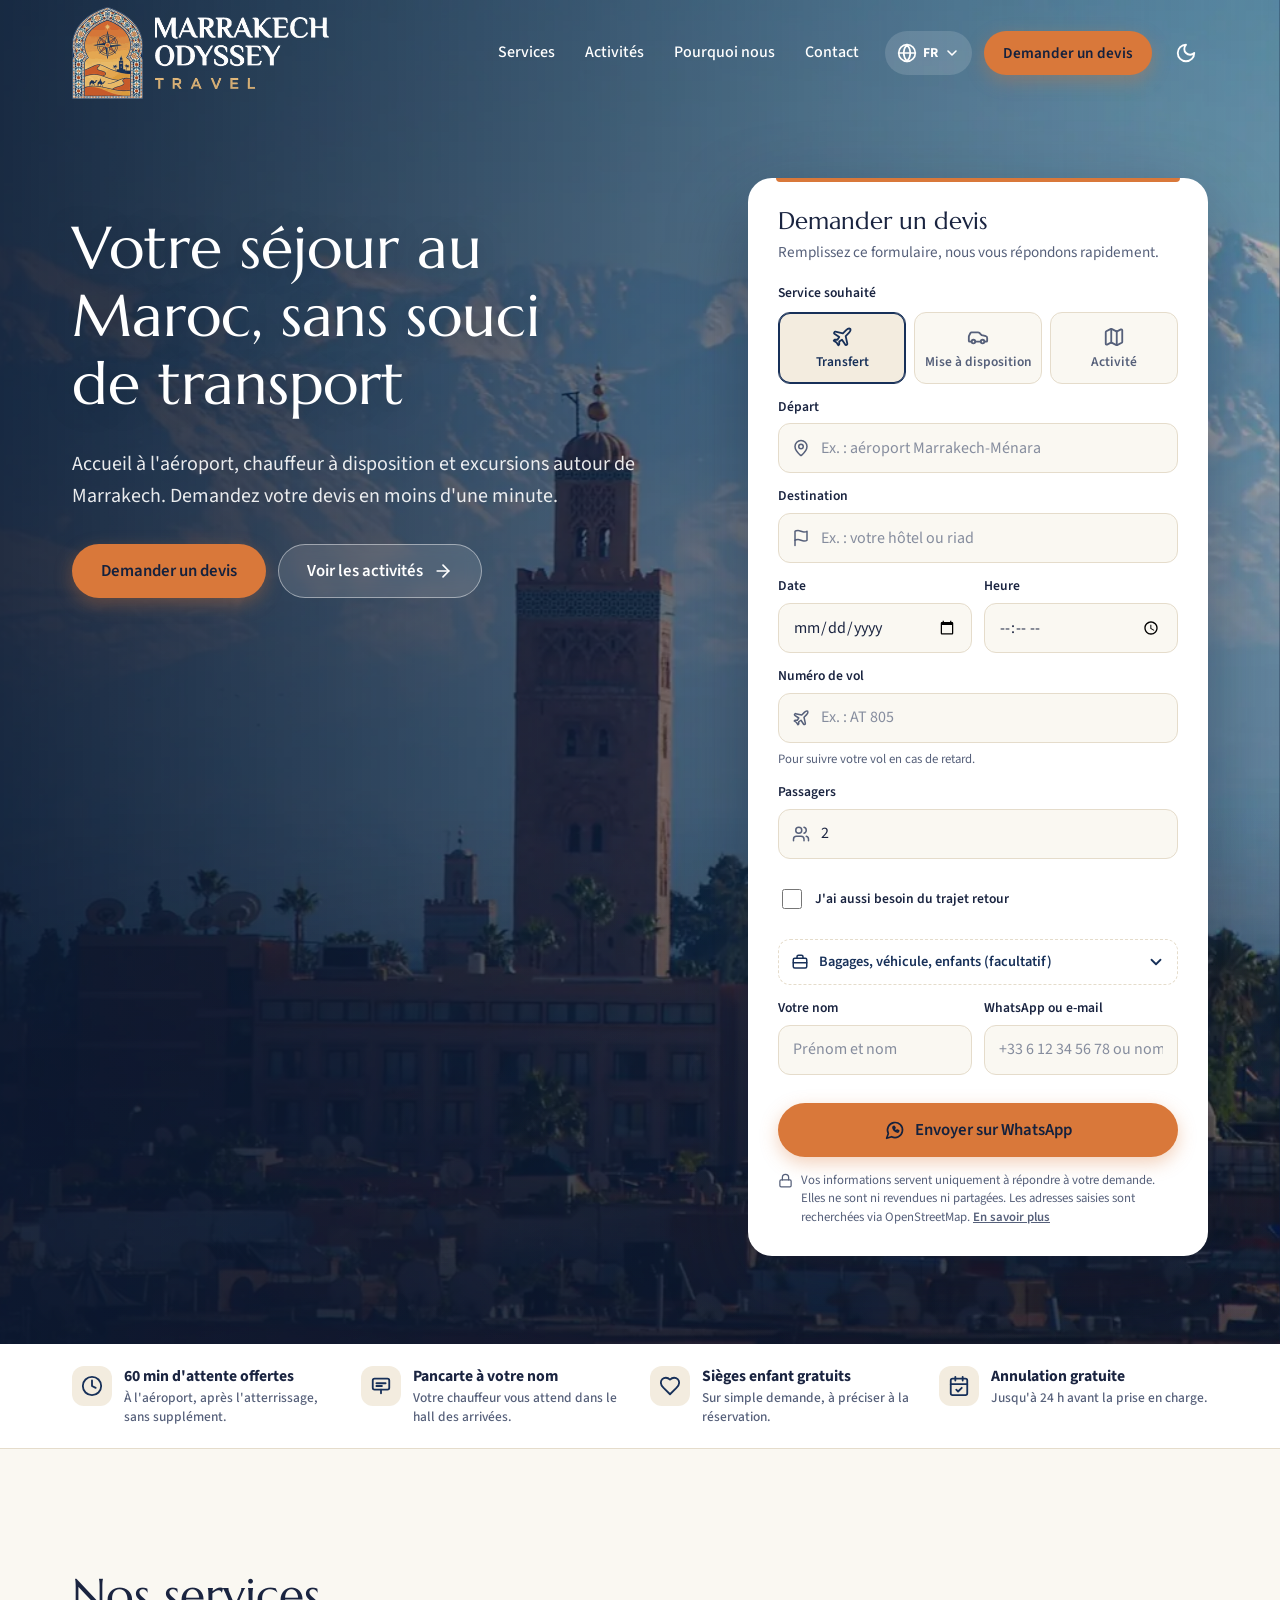
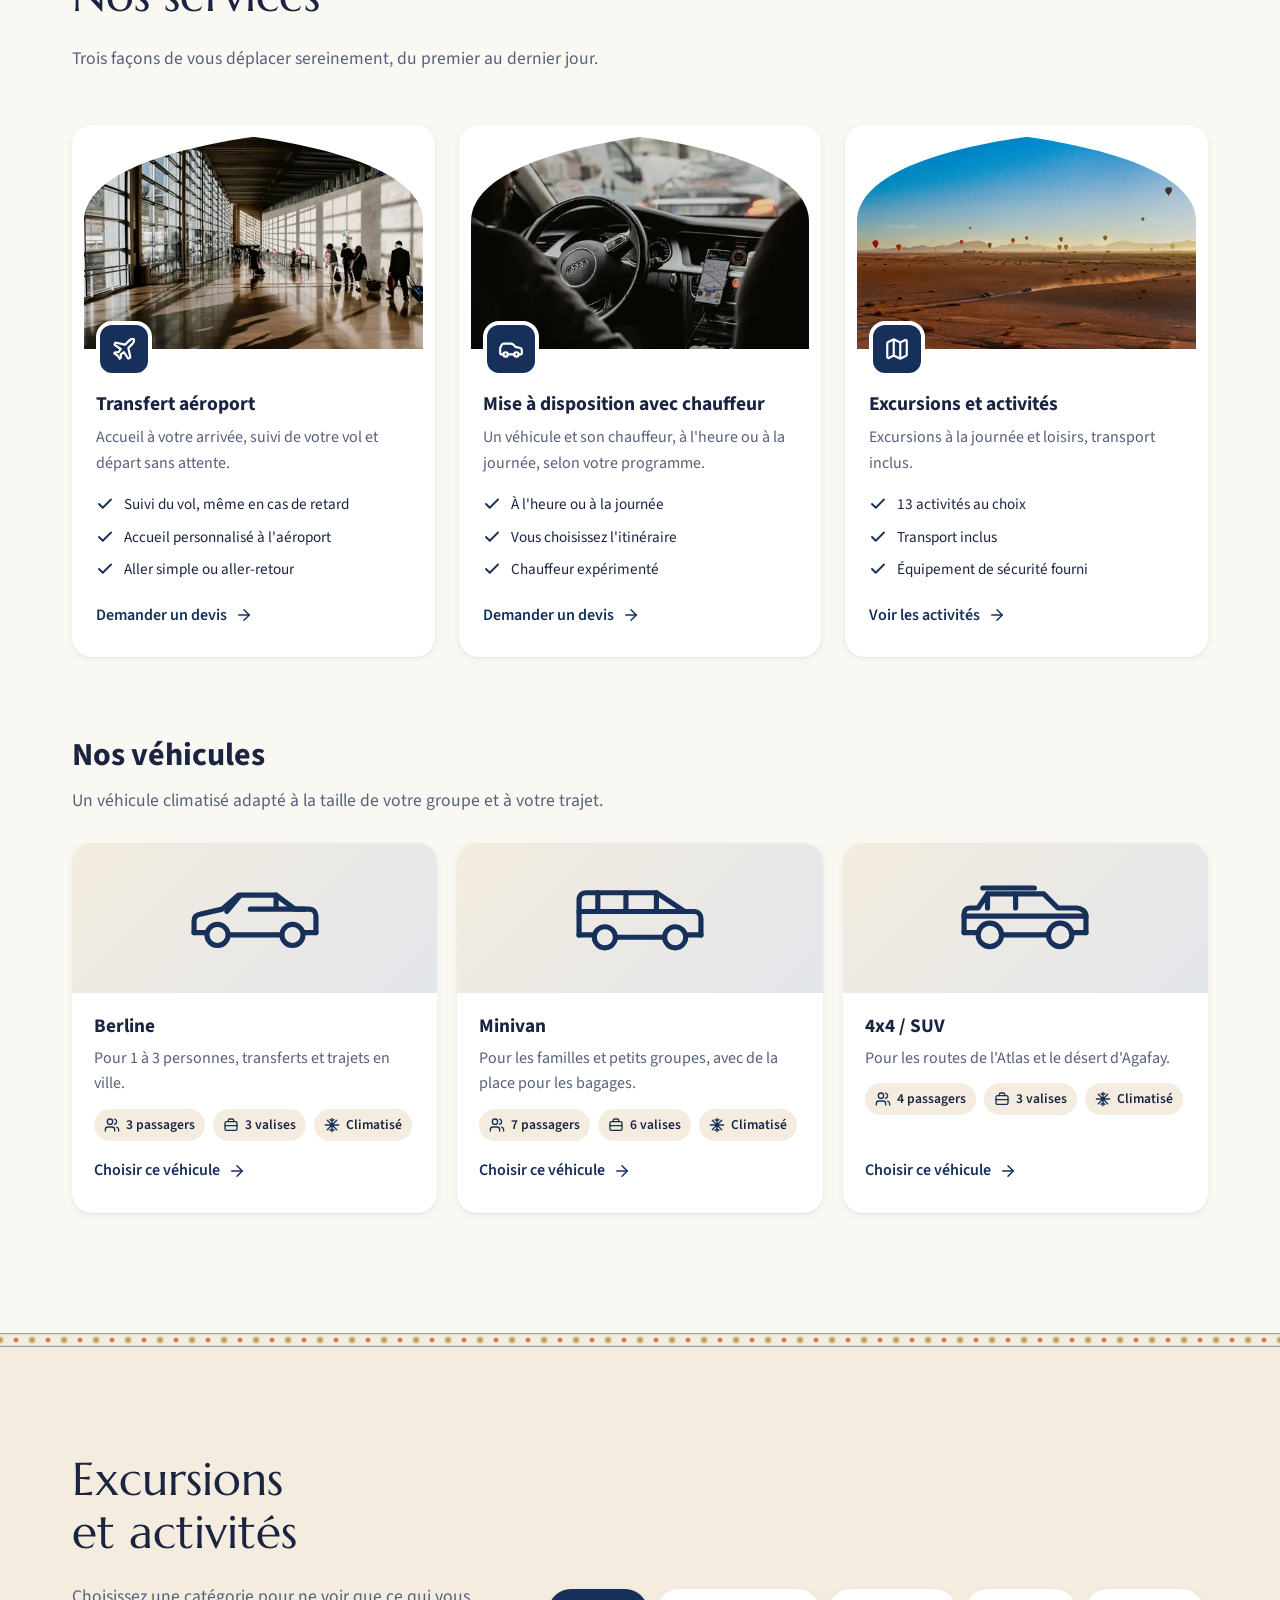
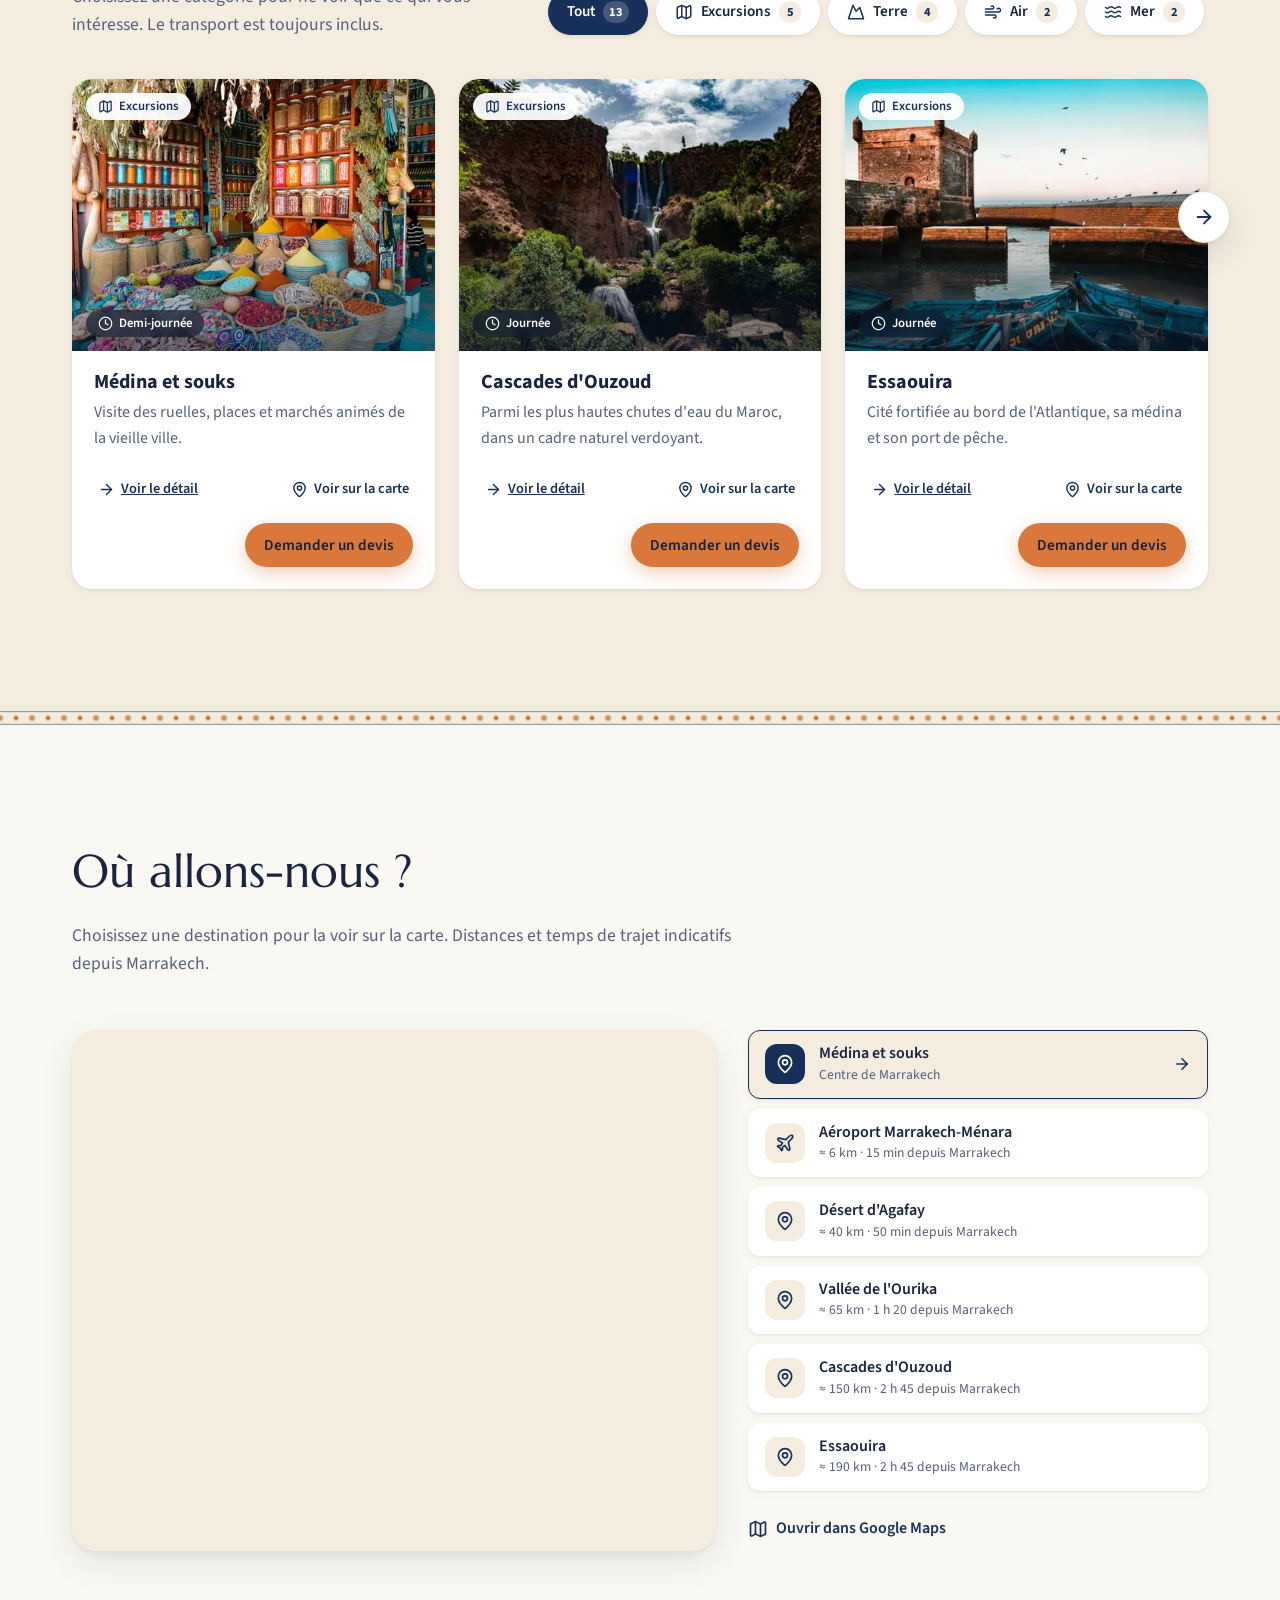
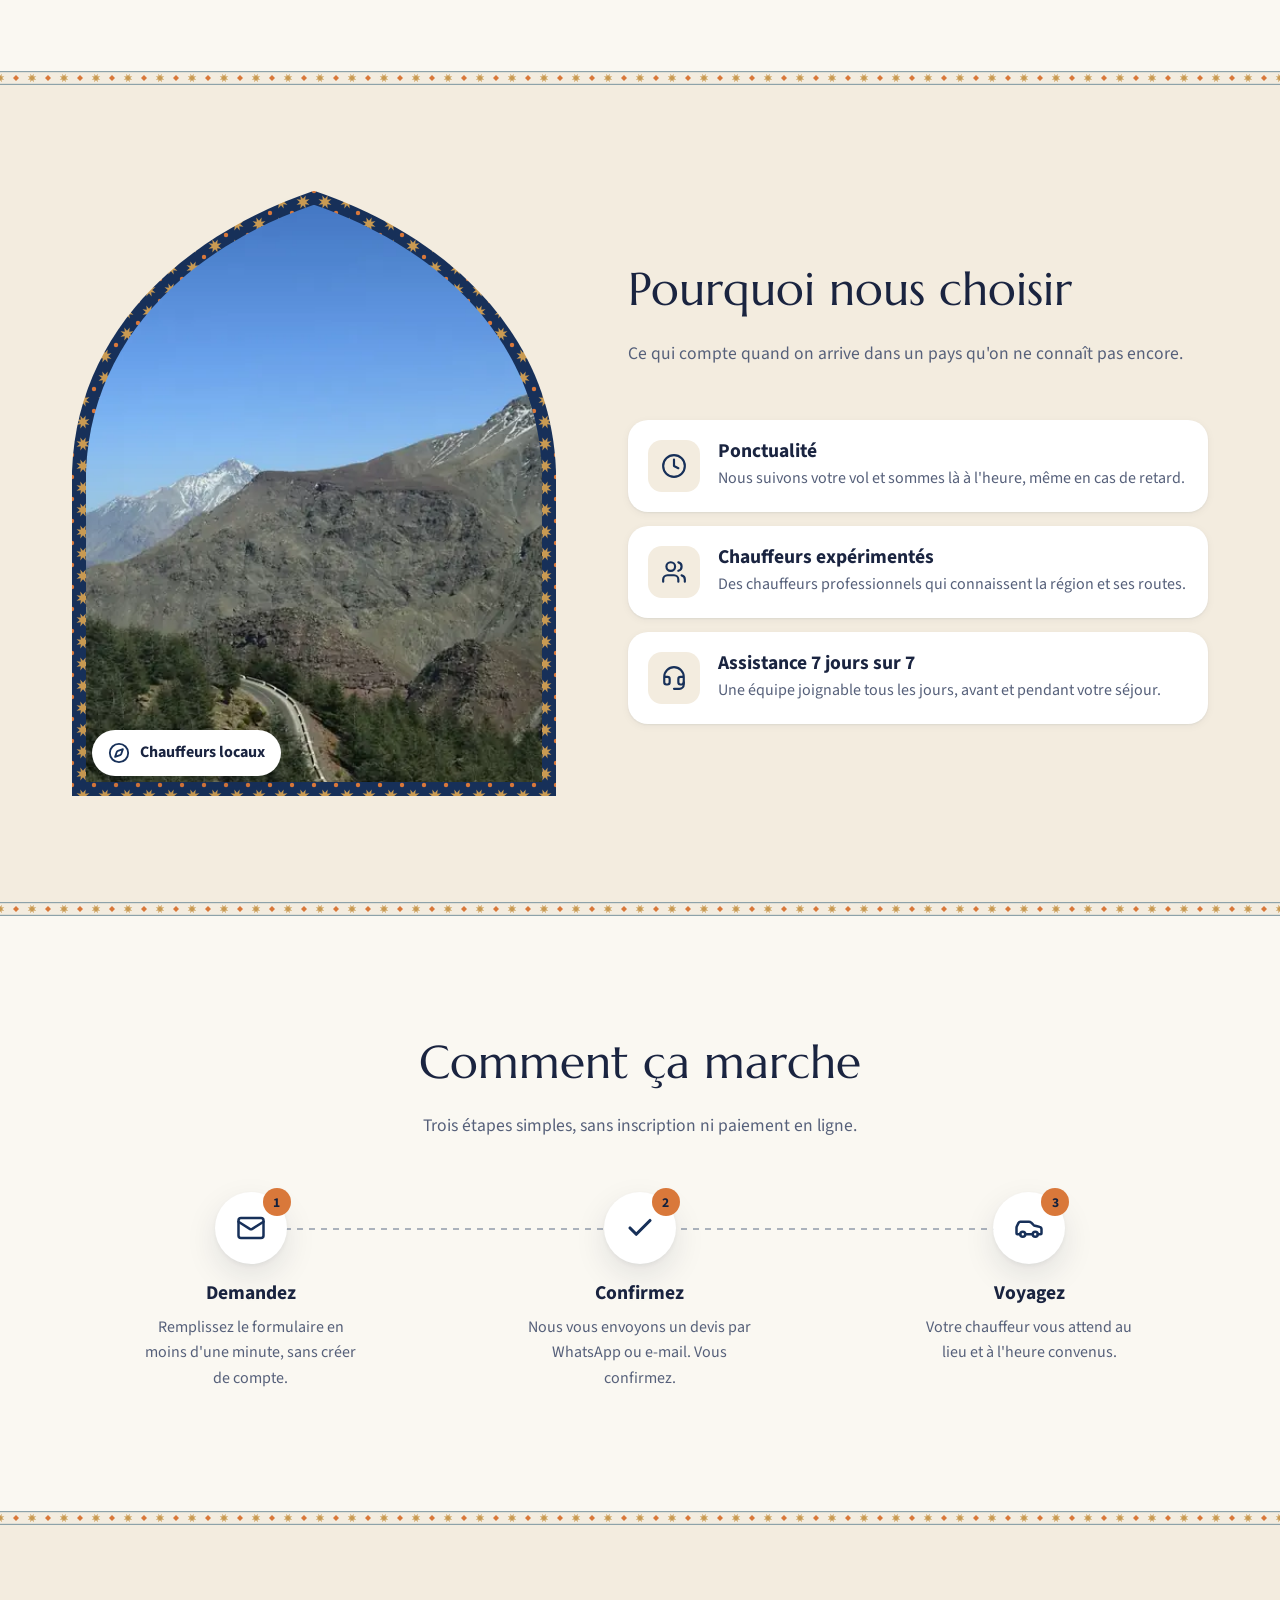
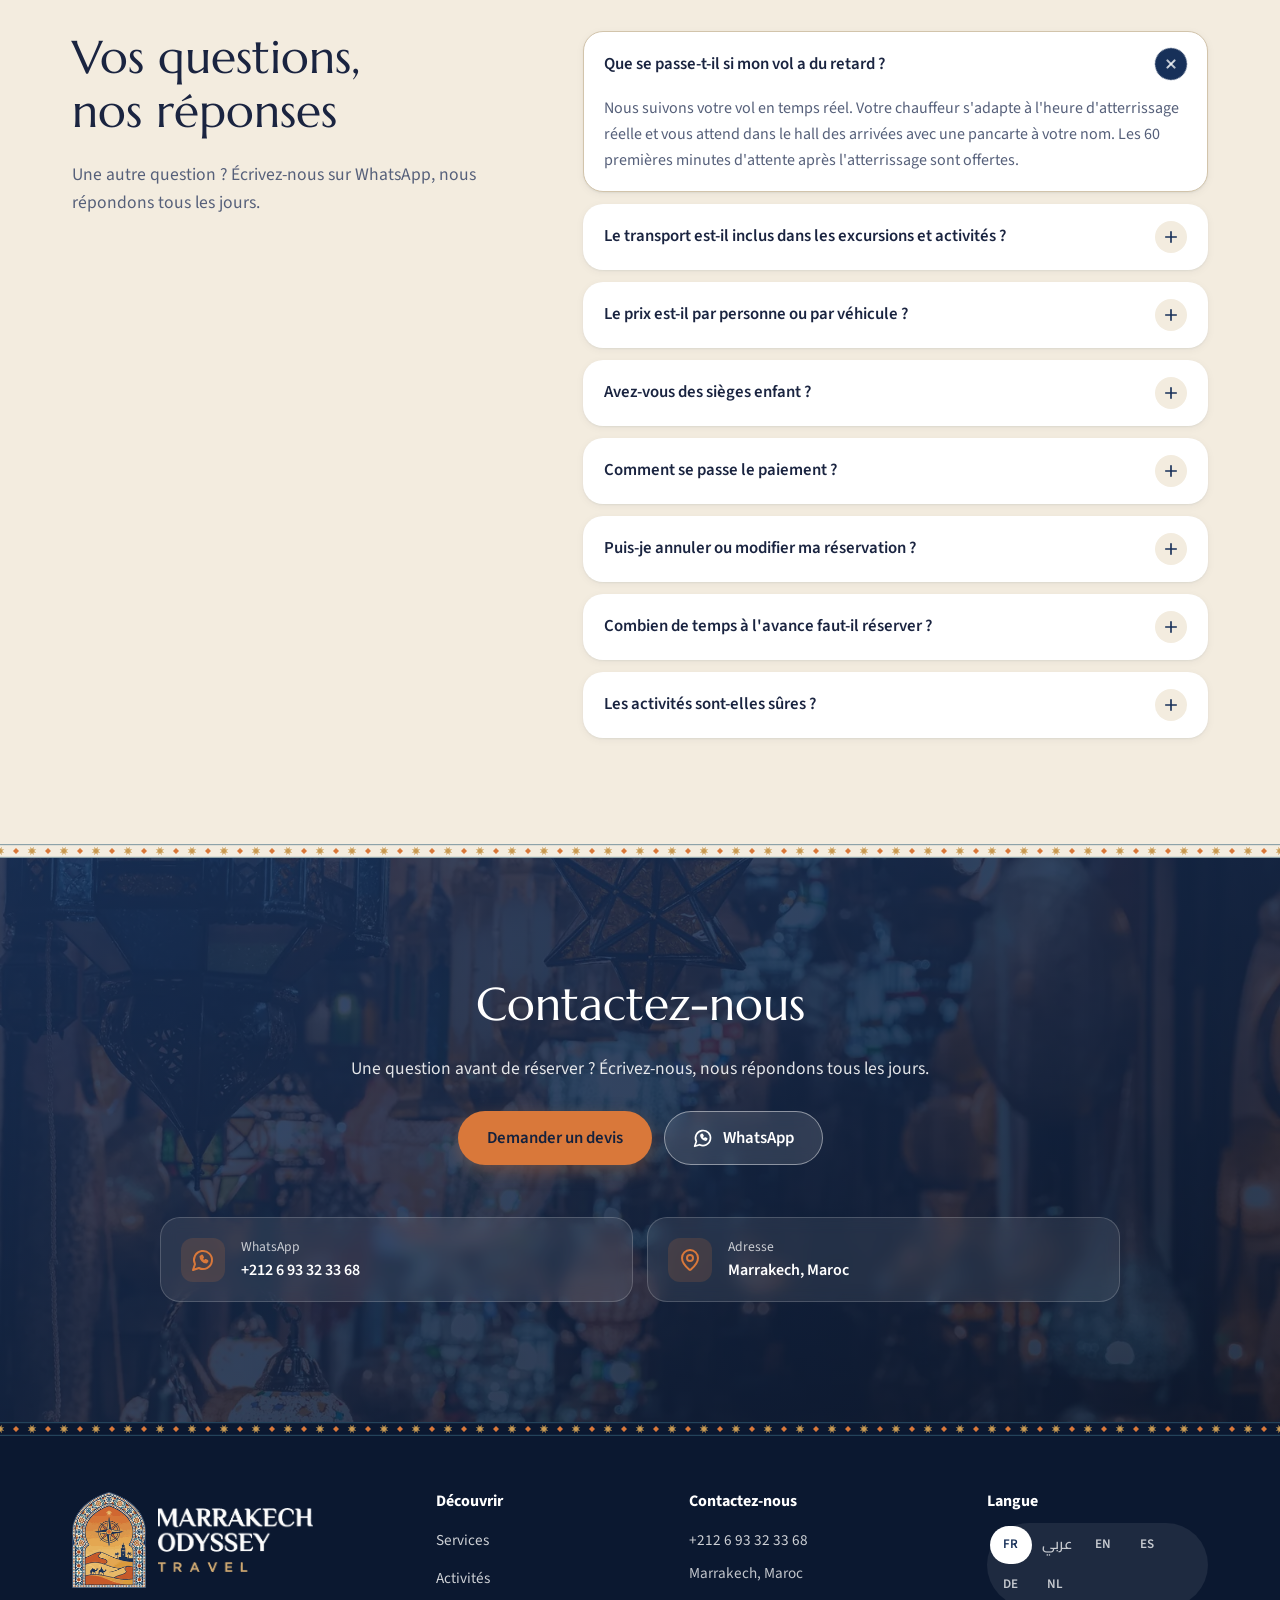
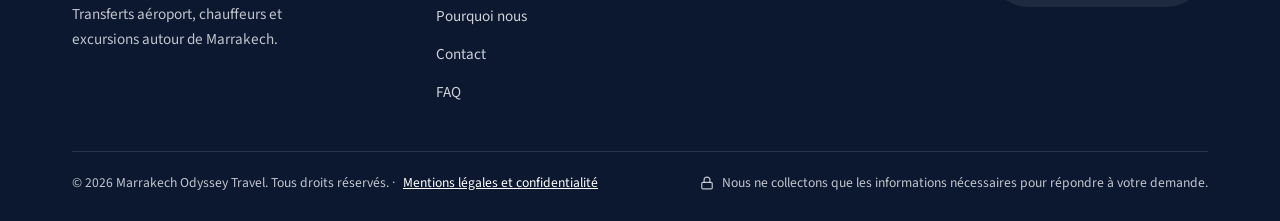
==== index.html @ 488c2da4 "Travel guides (5 articles x 6 languages) and GEO kit - content/guides.js: airport to medina, Agafay " ====
<!doctype html>
<html lang="fr" dir="ltr">
<head>
  <meta charset="utf-8">
  <meta name="viewport" content="width=device-width, initial-scale=1">
  <title>Transferts aéroport, chauffeur et excursions à Marrakech</title>
  <meta name="description" content="Transferts aéroport, véhicule avec chauffeur et excursions autour de Marrakech.">
  <meta name="theme-color" content="#173059">
  <!--SEO-->
  <link rel="icon" type="image/svg+xml" href="images/favicon.svg">
  <link rel="preconnect" href="https://fonts.googleapis.com">
  <link rel="preconnect" href="https://fonts.gstatic.com" crossorigin>
  <link rel="stylesheet" href="https://fonts.googleapis.com/css2?family=Cairo:wght@400;600;700&family=Marcellus&family=Source+Sans+3:wght@400;600;700&display=swap">
  <script>
    /* security: never show the site inside another site's frame (clickjacking):
       hide everything, then try to open the site normally in the whole window */
    if (window.top !== window.self) {
      document.documentElement.style.display = "none";
      try { window.top.location.replace(window.self.location.href); } catch (e) {}
    }
    /* apply the saved theme (or the device setting) before the page is drawn: no white flash */
    (function () {
      var t = null;
      try { t = localStorage.getItem("theme"); } catch (e) {}
      if (t !== "dark" && t !== "light") t = window.matchMedia && matchMedia("(prefers-color-scheme: dark)").matches ? "dark" : "light";
      document.documentElement.setAttribute("data-theme", t);
    })();
  </script>
  <link rel="stylesheet" href="css/styles.css">
</head>
<body>
  <!-- Icon set (Lucide-style line icons) -->
  <svg width="0" height="0" style="position:absolute" aria-hidden="true">
    <symbol id="i-compass" viewBox="0 0 24 24" fill="none" stroke="currentColor" stroke-width="2" stroke-linecap="round" stroke-linejoin="round"><circle cx="12" cy="12" r="10"/><path d="m16.24 7.76-1.804 5.411a2 2 0 0 1-1.265 1.265L7.76 16.24l1.804-5.411a2 2 0 0 1 1.265-1.265z"/></symbol>
    <symbol id="i-menu" viewBox="0 0 24 24" fill="none" stroke="currentColor" stroke-width="2" stroke-linecap="round"><path d="M4 6h16M4 12h16M4 18h16"/></symbol>
    <symbol id="i-plane" viewBox="0 0 24 24" fill="none" stroke="currentColor" stroke-width="2" stroke-linecap="round" stroke-linejoin="round"><path d="M17.8 19.2 16 11l3.5-3.5C21 6 21.5 4 21 3c-1-.5-3 0-4.5 1.5L13 8 4.8 6.2c-.5-.1-.9.1-1.1.5l-.3.5c-.2.5-.1 1 .3 1.3L9 12l-2 3H4l-1 1 3 2 2 3 1-1v-3l3-2 3.5 5.3c.3.4.8.5 1.3.3l.5-.2c.4-.3.6-.7.5-1.2z"/></symbol>
    <symbol id="i-car" viewBox="0 0 24 24" fill="none" stroke="currentColor" stroke-width="2" stroke-linecap="round" stroke-linejoin="round"><path d="M19 17h2c.6 0 1-.4 1-1v-3c0-.9-.7-1.7-1.5-1.9C18.7 10.6 16 10 16 10s-1.3-1.4-2.2-2.3c-.5-.4-1.1-.7-1.8-.7H5c-.6 0-1.1.4-1.4.9l-1.4 2.9A3.7 3.7 0 0 0 2 12v4c0 .6.4 1 1 1h2"/><circle cx="7" cy="17" r="2"/><path d="M9 17h6"/><circle cx="17" cy="17" r="2"/></symbol>
    <symbol id="i-map" viewBox="0 0 24 24" fill="none" stroke="currentColor" stroke-width="2" stroke-linecap="round" stroke-linejoin="round"><path d="M14.106 5.553a2 2 0 0 0 1.788 0l3.659-1.83A1 1 0 0 1 21 4.619v12.764a1 1 0 0 1-.553.894l-4.553 2.277a2 2 0 0 1-1.788 0l-4.212-2.106a2 2 0 0 0-1.788 0l-3.659 1.83A1 1 0 0 1 3 19.381V6.618a1 1 0 0 1 .553-.894l4.553-2.277a2 2 0 0 1 1.788 0z"/><path d="M15 5.764v15"/><path d="M9 3.236v15"/></symbol>
    <symbol id="i-mountain" viewBox="0 0 24 24" fill="none" stroke="currentColor" stroke-width="2" stroke-linecap="round" stroke-linejoin="round"><path d="m8 3 4 8 5-5 5 15H2L8 3z"/></symbol>
    <symbol id="i-wind" viewBox="0 0 24 24" fill="none" stroke="currentColor" stroke-width="2" stroke-linecap="round" stroke-linejoin="round"><path d="M12.8 19.6A2 2 0 1 0 14 16H2"/><path d="M17.5 8a2.5 2.5 0 1 1 2 4H2"/><path d="M9.8 4.4A2 2 0 1 1 11 8H2"/></symbol>
    <symbol id="i-waves" viewBox="0 0 24 24" fill="none" stroke="currentColor" stroke-width="2" stroke-linecap="round" stroke-linejoin="round"><path d="M2 6c.6.5 1.2 1 2.5 1C7 7 7 5 9.5 5c2.6 0 2.4 2 5 2 2.5 0 2.5-2 5-2 1.3 0 1.9.5 2.5 1"/><path d="M2 12c.6.5 1.2 1 2.5 1 2.5 0 2.5-2 5-2 2.6 0 2.4 2 5 2 2.5 0 2.5-2 5-2 1.3 0 1.9.5 2.5 1"/><path d="M2 18c.6.5 1.2 1 2.5 1 2.5 0 2.5-2 5-2 2.6 0 2.4 2 5 2 2.5 0 2.5-2 5-2 1.3 0 1.9.5 2.5 1"/></symbol>
    <symbol id="i-check" viewBox="0 0 24 24" fill="none" stroke="currentColor" stroke-width="2.5" stroke-linecap="round" stroke-linejoin="round"><path d="M20 6 9 17l-5-5"/></symbol>
    <symbol id="i-clock" viewBox="0 0 24 24" fill="none" stroke="currentColor" stroke-width="2" stroke-linecap="round" stroke-linejoin="round"><circle cx="12" cy="12" r="10"/><path d="M12 6v6l4 2"/></symbol>
    <symbol id="i-shield" viewBox="0 0 24 24" fill="none" stroke="currentColor" stroke-width="2" stroke-linecap="round" stroke-linejoin="round"><path d="M20 13c0 5-3.5 7.5-7.66 8.95a1 1 0 0 1-.67-.01C7.5 20.5 4 18 4 13V6a1 1 0 0 1 1-1c2 0 4.5-1.2 6.24-2.72a1.17 1.17 0 0 1 1.52 0C14.51 3.81 17 5 19 5a1 1 0 0 1 1 1z"/><path d="m9 12 2 2 4-4"/></symbol>
    <symbol id="i-users" viewBox="0 0 24 24" fill="none" stroke="currentColor" stroke-width="2" stroke-linecap="round" stroke-linejoin="round"><path d="M16 21v-2a4 4 0 0 0-4-4H6a4 4 0 0 0-4 4v2"/><circle cx="9" cy="7" r="4"/><path d="M22 21v-2a4 4 0 0 0-3-3.87"/><path d="M16 3.13a4 4 0 0 1 0 7.75"/></symbol>
    <symbol id="i-headset" viewBox="0 0 24 24" fill="none" stroke="currentColor" stroke-width="2" stroke-linecap="round" stroke-linejoin="round"><path d="M3 11h3a2 2 0 0 1 2 2v3a2 2 0 0 1-2 2H5a2 2 0 0 1-2-2v-5Zm0 0a9 9 0 1 1 18 0m0 0v5a2 2 0 0 1-2 2h-1a2 2 0 0 1-2-2v-3a2 2 0 0 1 2-2h3Z"/><path d="M21 16v2a4 4 0 0 1-4 4h-5"/></symbol>
    <symbol id="i-mail" viewBox="0 0 24 24" fill="none" stroke="currentColor" stroke-width="2" stroke-linecap="round" stroke-linejoin="round"><rect width="20" height="16" x="2" y="4" rx="2"/><path d="m22 7-8.97 5.7a1.94 1.94 0 0 1-2.06 0L2 7"/></symbol>
    <symbol id="i-pin" viewBox="0 0 24 24" fill="none" stroke="currentColor" stroke-width="2" stroke-linecap="round" stroke-linejoin="round"><path d="M20 10c0 4.993-5.539 10.193-7.399 11.799a1 1 0 0 1-1.202 0C9.539 20.193 4 14.993 4 10a8 8 0 0 1 16 0"/><circle cx="12" cy="10" r="3"/></symbol>
    <symbol id="i-lock" viewBox="0 0 24 24" fill="none" stroke="currentColor" stroke-width="2" stroke-linecap="round" stroke-linejoin="round"><rect width="18" height="11" x="3" y="11" rx="2"/><path d="M7 11V7a5 5 0 0 1 10 0v4"/></symbol>
    <symbol id="i-arrow" viewBox="0 0 24 24" fill="none" stroke="currentColor" stroke-width="2" stroke-linecap="round" stroke-linejoin="round"><path d="M5 12h14"/><path d="m12 5 7 7-7 7"/></symbol>
    <symbol id="i-flag" viewBox="0 0 24 24" fill="none" stroke="currentColor" stroke-width="2" stroke-linecap="round" stroke-linejoin="round"><path d="M4 15s1-1 4-1 5 2 8 2 4-1 4-1V3s-1 1-4 1-5-2-8-2-4 1-4 1z"/><path d="M4 22v-7"/></symbol>
    <symbol id="i-star" viewBox="0 0 24 24" fill="none" stroke="currentColor" stroke-width="2" stroke-linecap="round" stroke-linejoin="round"><path d="M11.5 2.3a.6.6 0 0 1 1 0l2.7 5.5 6 .9a.6.6 0 0 1 .3 1l-4.3 4.2 1 6a.6.6 0 0 1-.8.6L12 17.7l-5.4 2.8a.6.6 0 0 1-.8-.6l1-6-4.3-4.2a.6.6 0 0 1 .3-1l6-.9z"/></symbol>
    <symbol id="i-star-solid" viewBox="0 0 24 24" fill="currentColor" stroke="currentColor" stroke-width="2" stroke-linejoin="round"><path d="M11.5 2.3a.6.6 0 0 1 1 0l2.7 5.5 6 .9a.6.6 0 0 1 .3 1l-4.3 4.2 1 6a.6.6 0 0 1-.8.6L12 17.7l-5.4 2.8a.6.6 0 0 1-.8-.6l1-6-4.3-4.2a.6.6 0 0 1 .3-1l6-.9z"/></symbol>
    <symbol id="i-plus" viewBox="0 0 24 24" fill="none" stroke="currentColor" stroke-width="2.2" stroke-linecap="round"><path d="M12 5v14M5 12h14"/></symbol>
<symbol id="i-moon" viewBox="0 0 24 24" fill="none" stroke="currentColor" stroke-width="2" stroke-linecap="round" stroke-linejoin="round"><path d="M12 3a6 6 0 0 0 9 9 9 9 0 1 1-9-9Z"/></symbol>
    <symbol id="i-sun" viewBox="0 0 24 24" fill="none" stroke="currentColor" stroke-width="2" stroke-linecap="round" stroke-linejoin="round"><circle cx="12" cy="12" r="4"/><path d="M12 2v2M12 20v2M4.93 4.93l1.41 1.41M17.66 17.66l1.41 1.41M2 12h2M20 12h2M6.34 17.66l-1.41 1.41M19.07 4.93l-1.41 1.41"/></symbol>
<symbol id="i-globe" viewBox="0 0 24 24" fill="none" stroke="currentColor" stroke-width="2" stroke-linecap="round" stroke-linejoin="round"><circle cx="12" cy="12" r="10"/><path d="M2 12h20M12 2a15.3 15.3 0 0 1 4 10 15.3 15.3 0 0 1-4 10 15.3 15.3 0 0 1-4-10 15.3 15.3 0 0 1 4-10z"/></symbol>
    <symbol id="i-chevron" viewBox="0 0 24 24" fill="none" stroke="currentColor" stroke-width="2.4" stroke-linecap="round" stroke-linejoin="round"><path d="m6 9 6 6 6-6"/></symbol>
<symbol id="i-sign" viewBox="0 0 24 24" fill="none" stroke="currentColor" stroke-width="2" stroke-linecap="round" stroke-linejoin="round"><rect x="3" y="4" width="18" height="12" rx="2"/><path d="M7 9h10M7 12h6M12 16v4"/></symbol>
    <symbol id="i-heart" viewBox="0 0 24 24" fill="none" stroke="currentColor" stroke-width="2" stroke-linecap="round" stroke-linejoin="round"><path d="M19 14c1.49-1.46 3-3.21 3-5.5A5.5 5.5 0 0 0 16.5 3c-1.76 0-3 .5-4.5 2-1.5-1.5-2.74-2-4.5-2A5.5 5.5 0 0 0 2 8.5c0 2.3 1.5 4.05 3 5.5l7 7Z"/></symbol>
    <symbol id="i-calendar" viewBox="0 0 24 24" fill="none" stroke="currentColor" stroke-width="2" stroke-linecap="round" stroke-linejoin="round"><rect x="3" y="4" width="18" height="18" rx="2"/><path d="M16 2v4M8 2v4M3 10h18M9 16l2 2 4-4"/></symbol>
    <symbol id="i-bag" viewBox="0 0 24 24" fill="none" stroke="currentColor" stroke-width="2" stroke-linecap="round" stroke-linejoin="round"><rect x="3" y="7" width="18" height="13" rx="2"/><path d="M8 7V5a2 2 0 0 1 2-2h4a2 2 0 0 1 2 2v2M3 13h18"/></symbol>
    <symbol id="i-snow" viewBox="0 0 24 24" fill="none" stroke="currentColor" stroke-width="2" stroke-linecap="round" stroke-linejoin="round"><path d="M12 2v20M4.93 4.93l14.14 14.14M2 12h20M4.93 19.07 19.07 4.93M9 4l3 2 3-2M9 20l3-2 3 2"/></symbol>
    <symbol id="i-sedan" viewBox="0 0 64 32" fill="none" stroke="currentColor" stroke-width="2.2" stroke-linecap="round" stroke-linejoin="round"><path d="M6 22v-5c0-1.5 1-2.5 2.5-2.8L18 12l7-6h16l8 6h6c2 0 3 1.5 3 3v7"/><path d="M25 7l-5 6M41 6v6M30 12h23"/><circle cx="16" cy="23" r="4.5"/><circle cx="48" cy="23" r="4.5"/><path d="M21 23h22M6 22h5M53 22h5"/></symbol>
    <symbol id="i-van" viewBox="0 0 64 32" fill="none" stroke="currentColor" stroke-width="2.2" stroke-linecap="round" stroke-linejoin="round"><path d="M6 23V8c0-2 1.5-3 3-3h30l12 8h4c2 0 3 1.5 3 3v7"/><path d="M39 5v8h12M14 5v8M26 5v8M6 13h45"/><circle cx="17" cy="24" r="4.5"/><circle cx="47" cy="24" r="4.5"/><path d="M22 24h20M6 23h6M52 23h6"/></symbol>
    <symbol id="i-suv" viewBox="0 0 64 32" fill="none" stroke="currentColor" stroke-width="2.2" stroke-linecap="round" stroke-linejoin="round"><path d="M6 22v-8c0-1.5 1-2.5 2.5-2.5H12l4-6h24l6 6h8c2 0 4 1.5 4 3.5V22"/><path d="M28 5.5v6M16 5.5v6M6 15h52M14 3h22"/><circle cx="17" cy="23" r="5"/><circle cx="47" cy="23" r="5"/><path d="M22 23h20M6 22h6M52 22h6"/></symbol>
    <symbol id="i-whatsapp" viewBox="0 0 24 24" fill="none" stroke="currentColor" stroke-width="2" stroke-linecap="round" stroke-linejoin="round"><path d="M7.9 20A9 9 0 1 0 4 16.1L2 22Z"/><path d="M9.5 8.5c0 3 2.5 6 6 6l1-1.5-2-1-1 1c-1 0-2.5-1.5-2.5-2.5l1-1-1-2z"/></symbol>
  </svg>

  <div id="app"><!--APP--></div>
  <noscript><p style="padding:16px">Merci d'activer JavaScript, ou contactez-nous par WhatsApp ou e-mail.</p></noscript>

  <script src="content/site.js"></script>
  <script src="content/translations.js"></script>
  <script src="content/guide-cards.js"></script>
  <script src="js/render.js"></script>
  <script src="js/app.js"></script>
</body>
</html>
---- css/styles.css ----
/* =========================================================
   DESIGN TOKENS: every color and font is set ONCE, in this block
   ========================================================= */
:root {
  /* Couleurs du logo : bleu nuit, orange terre cuite, sable */
  --color-primary: #173059;      /* bleu nuit du logo : titres, icônes, section contact */
  --rgb-primary: 23, 48, 89;    /* même couleur, pour les transparences */
  --color-primary-dark: #0F1F3D; /* fonds sombres (accueil, contact) */
  --rgb-dark: 12, 24, 48;        /* voile sombre posé sur les photos */
  --color-footer: #0B1830;
  /* Couleur d'action : orange terre cuite du logo, réservée aux boutons « Demander un devis » */
  --color-action: #D9783A;
  --color-action-hover: #E58A4C;
  --rgb-action: 217, 120, 58;
  /* Textes et fonds */
  --color-text: #1A2440;         /* titres et paragraphes */
  --rgb-text: 26, 36, 64;
  --color-text-muted: #56607A;   /* descriptions et légendes */
  --color-bg: #FAF8F2;           /* fond de page (même crème que le logo) */
  --color-band: #F3ECDF;         /* sections en alternance (sable) */
  --color-band-hover: #EAE0CD;
  --color-surface: #FFFFFF;
  --color-border: #E5DCCB;
  --color-border-hover: #D2C4AB;
  --color-placeholder: #868D9E;
  --color-on-primary: #FFFFFF;     /* text/icons on a red background */
  --color-on-action: #14213D;      /* text on the orange buttons (same in both themes) */
  --color-brand-red: #173059;      /* fixed brand navy (on white chips over photos) */
  --color-header-bg: rgba(255, 255, 255, .94);
  --color-chip-bg: rgba(255, 255, 255, .94);
  --rgb-shadow: 15, 31, 61;
  --color-success: #1E7B4F;
  --color-error: #B3261E;

  --font-body: "Source Sans 3", system-ui, -apple-system, "Segoe UI", Roboto, sans-serif;
  --font-heading: "Marcellus", Georgia, "Times New Roman", serif;   /* classical serif, in the spirit of the logo lettering */
  --font-arabic: "Cairo", "Segoe UI", Tahoma, sans-serif;

  --radius: 20px;
  --radius-sm: 12px;
  --shadow-sm: 0 1px 2px rgba(var(--rgb-shadow), .06), 0 2px 8px rgba(var(--rgb-shadow), .05);
  --shadow: 0 2px 4px rgba(var(--rgb-shadow), .05), 0 12px 32px rgba(var(--rgb-shadow), .10);
  --shadow-lg: 0 30px 80px rgba(var(--rgb-dark), .40);
  --container: 1200px;
  --gutter: 16px;
  --section-space: clamp(64px, 10vw, 120px);
  --header-h: 106px;          /* main header at the top of the page (big logo) */
  --header-h-compact: 70px;   /* main header once the visitor scrolls */
  --header-h-legal: 88px;     /* header of the activity and legal pages */
  --tap: 44px;
  --ease: cubic-bezier(.2, .7, .2, 1);
}
:root[lang="ar"] {
  --font-body: var(--font-arabic);
  --font-heading: var(--font-arabic);
}

/* ---------- DARK THEME (chosen by the visitor, or their device setting) ---------- */
:root[data-theme="dark"] {
  color-scheme: dark;
  --color-primary: #9DBBEF;        /* light blue: readable on dark backgrounds */
  --rgb-primary: 157, 187, 239;
  --color-on-primary: #0B1830;
  --color-text: #EDF0F6;
  --color-text-muted: #A9B2C6;
  --color-bg: #0B1324;
  --color-band: #101B31;
  --color-band-hover: #16233E;
  --color-surface: #152139;
  --color-border: #233352;
  --color-border-hover: #344A74;
  --color-placeholder: #7A859D;
  --color-footer: #060C19;
  --color-header-bg: rgba(14, 23, 42, .94);
  --color-chip-bg: rgba(21, 33, 57, .92);
  --rgb-shadow: 0, 0, 0;
  --color-success: #6FD3A0;
  --color-error: #FF8A80;
}
:root[data-theme="dark"] .form-status.is-success { background: rgba(111, 211, 160, .12); }
:root[data-theme="dark"] .form-status.is-error { background: rgba(255, 138, 128, .12); }
:root[data-theme="dark"] .field input[aria-invalid="true"] { background: rgba(255, 138, 128, .08); }
/* darker Google map so it doesn't glare */
:root[data-theme="dark"] #map-iframe { filter: invert(.9) hue-rotate(180deg) saturate(.8) brightness(.95); }
@media (min-width: 768px) { :root { --gutter: 32px; } }

/* ========================= BASE ========================= */
*, *::before, *::after { box-sizing: border-box; }
html { scroll-behavior: smooth; scroll-padding-top: calc(var(--header-h-compact) + 8px); -webkit-text-size-adjust: 100%; }
body {
  margin: 0; font-family: var(--font-body); font-size: 1rem; line-height: 1.6;
  color: var(--color-text); background: var(--color-bg);
  -webkit-font-smoothing: antialiased; overflow-x: hidden;
}
:root[lang="ar"] body { line-height: 1.8; }
img { display: block; max-width: 100%; height: auto; }
svg { display: block; flex: none; }
h1, h2, h3 { font-family: var(--font-heading); line-height: 1.15; margin: 0 0 .5em; letter-spacing: 0; text-wrap: balance; }
:root[lang="ar"] :is(h1, h2, h3) { letter-spacing: 0; line-height: 1.45; }
h1 { font-size: clamp(2.2rem, 5vw, 3.7rem); font-weight: 400; }
h2 { font-size: clamp(1.9rem, 4vw, 2.9rem); font-weight: 400; }
h3 { font-family: var(--font-body); font-size: 1.22rem; font-weight: 700; }
:root[lang="ar"] h3 { font-family: var(--font-arabic); }
:root[lang="ar"] :is(h1, h2) { font-weight: 700; }
p { margin: 0 0 1em; }
a { color: var(--color-primary); }
:focus-visible { outline: 3px solid var(--color-action); outline-offset: 3px; border-radius: 6px; }
[dir="rtl"] .flip-rtl { transform: scaleX(-1); }

.container { width: 100%; max-width: var(--container); margin-inline: auto; padding-inline: var(--gutter); }
.skip-link {
  position: absolute; inset-inline-start: 8px; top: -80px; z-index: 200;
  background: var(--color-text); color: var(--color-bg); padding: 10px 16px; border-radius: var(--radius-sm);
}
.skip-link:focus { top: 8px; }
.visually-hidden { position: absolute !important; width: 1px; height: 1px; overflow: hidden; clip: rect(0 0 0 0); white-space: nowrap; }

/* ========================= BUTTONS ========================= */
.btn {
  display: inline-flex; align-items: center; justify-content: center; gap: 10px;
  min-height: var(--tap); padding: 10px 22px; border-radius: 999px; border: 1.5px solid transparent;
  font: 600 1rem/1.2 var(--font-body); text-decoration: none; text-align: center;
  cursor: pointer; transition: background-color .2s, border-color .2s, transform .2s var(--ease), box-shadow .2s;
}
.btn:hover { transform: translateY(-1px); }
.btn:active { transform: translateY(0); }
.btn svg { width: 20px; height: 20px; }
.btn-sm { padding: 8px 18px; font-size: .95rem; }
.btn-lg { min-height: 54px; padding: 14px 28px; font-size: 1.05rem; }
.btn-block { width: 100%; }
.btn-action { background: var(--color-action); color: var(--color-on-action); box-shadow: 0 6px 18px rgba(var(--rgb-action), .35); }
.btn-action:hover { background: var(--color-action-hover); box-shadow: 0 10px 24px rgba(var(--rgb-action), .45); }
.btn-glass { background: rgba(255,255,255,.12); color: #fff; border-color: rgba(255,255,255,.45); backdrop-filter: blur(8px); -webkit-backdrop-filter: blur(8px); }
.btn-glass:hover { background: rgba(255,255,255,.22); border-color: #fff; }
.btn-quiet { background: var(--color-band); color: var(--color-primary); }
.btn-quiet:hover { background: var(--color-band-hover); }
.btn-wa { background: var(--color-primary); color: var(--color-on-primary); width: 52px; padding: 0; }
.btn-wa svg { width: 24px; height: 24px; }

.link-cta {
  display: inline-flex; align-items: center; gap: 8px; min-height: var(--tap);
  font-weight: 600; color: var(--color-primary); text-decoration: none;
}
.link-cta svg { width: 18px; height: 18px; transition: transform .2s var(--ease); }
.link-cta:hover svg { transform: translateX(4px); }
[dir="rtl"] .link-cta:hover svg { transform: scaleX(-1) translateX(4px); }

/* ========================= HEADER ========================= */
.site-header {
  position: fixed; inset-inline: 0; top: 0; z-index: 100; height: var(--header-h);
  color: var(--color-text);
  background: var(--color-header-bg); backdrop-filter: blur(12px); -webkit-backdrop-filter: blur(12px);
  box-shadow: 0 1px 0 var(--color-border);
  transition: background-color .3s, box-shadow .3s, color .3s, height .35s var(--ease);
}
/* Shrinking header: big logo on arrival, compact bar as soon as the visitor scrolls */
.site-header:not(.is-top) { height: var(--header-h-compact); }
.header-inner { display: flex; align-items: center; gap: 12px; height: 100%; }
.brand { display: flex; align-items: center; gap: 12px; text-decoration: none; color: inherit; font: 700 1.36rem/1.1 var(--font-heading); margin-inline-end: auto; }
.brand-logo { width: 43px; height: 56px; flex: none; object-fit: contain; transition: width .35s var(--ease), height .35s var(--ease); }
.site-header.is-top .brand-logo { width: 71px; height: 92px; }
/* The name: the lettering cut from the owner's logo (images/wordmark*.png).
   Navy on light backgrounds, white over the hero photo, in the footer and in dark mode. */
.brand-word { display: block; flex: none; line-height: 0; }
.bw { height: 44px; width: auto; transition: height .35s var(--ease); }
.site-header.is-top .bw { height: 72px; }
.site-footer .bw { height: 64px; }
.bw-white { display: none; }
.site-header.is-top:not(.menu-open) .bw-navy, .site-footer .bw-navy, :root[data-theme="dark"] .bw-navy { display: none; }
.site-header.is-top:not(.menu-open) .bw-white, .site-footer .bw-white, :root[data-theme="dark"] .bw-white { display: block; }

.main-nav ul { list-style: none; margin: 0; padding: 0; display: flex; gap: 2px; }
.main-nav a {
  display: flex; align-items: center; min-height: var(--tap); padding: 0 14px;
  color: inherit; text-decoration: none; font-weight: 500; border-radius: 999px; transition: background-color .2s;
}
.main-nav a:hover { background: rgba(var(--rgb-primary),.08); }

.lang-switch { display: flex; gap: 2px; padding: 3px; background: var(--color-band); border-radius: 999px; }
.lang-switch button {
  min-width: 42px; min-height: 38px; padding: 0 8px; border: 0; border-radius: 999px; background: transparent; cursor: pointer;
  font: 600 .82rem/1 var(--font-body); color: var(--color-text-muted); transition: background-color .2s, color .2s;
}
.lang-switch button[lang="ar"] { font-family: var(--font-arabic); font-size: .9rem; }
.lang-switch button:hover { color: var(--color-text); }
.lang-switch button[aria-pressed="true"] { background: var(--color-primary); color: var(--color-on-primary); }

/* Header language menu (6 languages) */
.lang-menu { position: relative; }
.lang-menu-btn {
  display: inline-flex; align-items: center; gap: 6px; min-height: var(--tap); padding: 0 12px; border: 0; border-radius: 999px; cursor: pointer;
  background: var(--color-band); color: var(--color-text); font: 700 .85rem/1 var(--font-body);
}
.lang-menu-btn svg { width: 20px; height: 20px; }
.lang-menu-btn .lang-chevron { width: 16px; height: 16px; transition: transform .2s; }
.lang-menu-btn[aria-expanded="true"] .lang-chevron { transform: rotate(180deg); }
.lang-current:lang(ar), :root[lang="ar"] .lang-current { font-family: var(--font-arabic); }
.site-header.is-top:not(.menu-open) .lang-menu-btn { background: rgba(255,255,255,.14); color: #fff; }
.lang-list {
  position: absolute; z-index: 120; top: calc(100% + 8px); inset-inline-end: 0; min-width: 210px; margin: 0; padding: 6px; list-style: none;
  background: var(--color-surface); color: var(--color-text); border: 1px solid var(--color-border); border-radius: 14px;
  box-shadow: 0 18px 40px rgba(var(--rgb-shadow), .2);
}
.lang-list[hidden] { display: none; }
.lang-list button, .lang-list a {
  width: 100%; display: flex; align-items: center; gap: 12px; min-height: var(--tap); padding: 0 12px; border: 0; border-radius: 10px;
  background: transparent; color: var(--color-text); font: 500 .98rem/1.2 var(--font-body); text-align: start; text-decoration: none; cursor: pointer;
}
.lang-list button:hover, .lang-list a:hover, .lang-list button:focus-visible, .lang-list a:focus-visible { background: var(--color-band); }
.lang-list [aria-pressed="true"], .lang-list [aria-current="page"] { color: var(--color-primary); font-weight: 700; }
.lang-list [lang="ar"] { font-family: var(--font-arabic); }
.lang-code { display: inline-grid; place-items: center; min-width: 34px; height: 24px; padding: 0 6px; border-radius: 6px; background: var(--color-band); color: var(--color-text-muted); font-size: .75rem; font-weight: 700; }
.lang-list [aria-pressed="true"] .lang-code, .lang-list [aria-current="page"] .lang-code { background: var(--color-primary); color: var(--color-on-primary); }

.menu-toggle {
  display: none; width: var(--tap); height: var(--tap); border: 0; border-radius: 999px;
  background: transparent; color: inherit; cursor: pointer; place-items: center;
}
.menu-toggle svg { width: 24px; height: 24px; }

/* Light / dark switch */
.theme-toggle {
  display: grid; place-items: center; width: var(--tap); height: var(--tap); flex: none; border: 0; border-radius: 999px;
  background: transparent; color: inherit; cursor: pointer; transition: background-color .2s;
}
.theme-toggle:hover { background: rgba(var(--rgb-primary), .1); }
.site-header.is-top:not(.menu-open) .theme-toggle:hover { background: rgba(255,255,255,.14); }
.theme-toggle svg { width: 22px; height: 22px; }
.theme-toggle .i-sun, :root[data-theme="dark"] .theme-toggle .i-moon { display: none; }
:root[data-theme="dark"] .theme-toggle .i-sun { display: block; }
.theme-row { display: none; }
@media (max-width: 919px) {
  .header-inner > .theme-toggle { display: none; }
  .theme-row { display: block; border-top: 1px solid var(--color-border); margin-top: 6px; padding-top: 6px; }
  .theme-row .theme-toggle {
    width: 100%; height: auto; min-height: var(--tap); justify-content: start; grid-auto-flow: column; gap: 12px;
    padding: 0 14px; border-radius: var(--radius-sm); font: 500 1.05rem/1 var(--font-body);
  }
}

/* Transparent header over the hero photo */
.site-header.is-top:not(.menu-open) { background: transparent; box-shadow: none; backdrop-filter: none; -webkit-backdrop-filter: none; color: #fff; }
.site-header.is-top:not(.menu-open) .main-nav a:hover { background: rgba(255,255,255,.14); }
.site-header.is-top:not(.menu-open) .lang-switch { background: rgba(255,255,255,.14); }
.site-header.is-top:not(.menu-open) .lang-switch button { color: rgba(255,255,255,.88); }
.site-header.is-top:not(.menu-open) .lang-switch button[aria-pressed="true"] { background: #fff; color: var(--color-brand-red); }
.site-header.is-top .header-cta { visibility: hidden; opacity: 0; }

@media (max-width: 1099px) { .header-cta { display: none; } }
@media (max-width: 919px) {
  .menu-toggle { display: grid; order: 3; }
  .main-nav {
    position: absolute; inset-inline: 0; top: 100%; background: var(--color-surface); color: var(--color-text);
    box-shadow: 0 16px 32px rgba(var(--rgb-shadow),.12); display: none;
  }
  .main-nav.is-open { display: block; }
  .main-nav ul { flex-direction: column; padding: 8px var(--gutter) 16px; }
  .main-nav a { border-radius: var(--radius-sm); font-size: 1.05rem; }
}
@media (max-width: 440px) {
  .header-inner { gap: 6px; }
  .brand { font-size: .98rem; gap: 6px; }
  :root { --header-h: 92px; --header-h-compact: 64px; --header-h-legal: 76px; }
  .brand-logo { width: 35px; height: 46px; }
  .site-header .bw { height: 40px; }
  .site-header.is-top .brand-logo { width: 53px; height: 69px; }
  .site-header.is-top .bw { height: 58px; }
  /* room for the name: the language button keeps its globe + label, without the arrow */
  .site-header .lang-menu-btn { padding: 0 10px; }
  .site-header .lang-menu-btn .lang-chevron { display: none; }
  .lang-switch:not(.lang-switch-footer) button { min-width: 33px; padding: 0 5px; }
}
@media (max-width: 359px) { .brand-name { display: none; } }

/* ========================= HERO ========================= */
.hero {
  position: relative; isolation: isolate; overflow: hidden; color: #fff;
  min-height: min(100svh, 980px);
  padding-block: calc(var(--header-h) + clamp(32px, 6vw, 72px)) clamp(48px, 7vw, 88px);
  display: flex; align-items: center;
  background: var(--color-primary-dark);
}
.hero-media { position: absolute; inset: 0; z-index: -2; }
.hero-media img { width: 100%; height: 100%; object-fit: cover; object-position: center 35%; animation: kenburns 18s var(--ease) both; }
.hero::before {
  content: ""; position: absolute; inset: 0; z-index: -1;
  background:
    linear-gradient(90deg, rgba(var(--rgb-dark),.88) 0%, rgba(var(--rgb-dark),.62) 45%, rgba(var(--rgb-dark),.25) 100%),
    linear-gradient(0deg, rgba(var(--rgb-dark),.65) 0%, transparent 40%);
}
[dir="rtl"] .hero::before {
  background:
    linear-gradient(270deg, rgba(var(--rgb-dark),.88) 0%, rgba(var(--rgb-dark),.62) 45%, rgba(var(--rgb-dark),.25) 100%),
    linear-gradient(0deg, rgba(var(--rgb-dark),.65) 0%, transparent 40%);
}
@keyframes kenburns { from { transform: scale(1.12); } to { transform: scale(1); } }

.hero-grid { display: grid; gap: 40px; align-items: center; width: 100%; }
@media (min-width: 1000px) { .hero-grid { grid-template-columns: 1.1fr minmax(380px, 460px); gap: 64px; align-items: start; } .hero-copy { padding-top: clamp(16px, 4vh, 56px); } }
.hero-copy { max-width: 640px; }
.eyebrow {
  display: inline-flex; align-items: center; gap: 10px; margin-bottom: 22px;
  padding: 8px 16px; border-radius: 999px; font-size: .9rem; font-weight: 600;
  background: rgba(255,255,255,.12); border: 1px solid rgba(255,255,255,.22); backdrop-filter: blur(8px);
}
.eyebrow::before { content: ""; width: 8px; height: 8px; border-radius: 50%; background: var(--color-action); box-shadow: 0 0 0 4px rgba(var(--rgb-action),.25); }
.hero h1 { text-shadow: 0 2px 30px rgba(0,0,0,.25); }
.hero .lead { font-size: clamp(1.05rem, 1.6vw, 1.25rem); color: rgba(255,255,255,.9); max-width: 34em; margin-bottom: 32px; }
.hero-ctas { display: flex; flex-wrap: wrap; gap: 12px; }
@media (max-width: 480px) { .hero-ctas .btn { flex: 1 1 100%; } }

/* Trust strip */
.trust-strip { background: var(--color-surface); border-bottom: 1px solid var(--color-border); }
.trust-strip ul { list-style: none; margin: 0; padding: 22px 0; display: grid; grid-template-columns: repeat(2, 1fr); gap: 16px 20px; }
@media (min-width: 900px) { .trust-strip ul { grid-template-columns: repeat(4, 1fr); } }
.trust-strip li { display: flex; align-items: center; gap: 12px; font-weight: 600; font-size: .95rem; line-height: 1.35; }
.trust-strip svg { width: 40px; height: 40px; padding: 9px; border-radius: 12px; background: var(--color-band); color: var(--color-primary); }

/* Promises strip (title + short description) */
.promises li { align-items: flex-start; }
.promises li > span { display: flex; flex-direction: column; gap: 2px; }
.promises strong { font-weight: 700; font-size: .98rem; }
.promises small { color: var(--color-text-muted); font-weight: 500; font-size: .84rem; line-height: 1.35; }

/* ========================= QUOTE FORM ========================= */
.quote-card {
  background: var(--color-surface); color: var(--color-text);
  border-radius: 24px; padding: clamp(20px, 3.5vw, 30px); box-shadow: var(--shadow-lg);
  position: relative; scroll-margin-top: calc(var(--header-h-compact) + 12px);
}
.quote-card::before {
  content: ""; position: absolute; inset-inline: 28px; top: 0; height: 4px; border-radius: 0 0 4px 4px; background: var(--color-action);
}
.quote-head h2 { font-size: 1.5rem; margin-bottom: 4px; }
.quote-head .hint { color: var(--color-text-muted); font-size: .95rem; margin-bottom: 18px; }
.form-grid { display: grid; gap: 12px; grid-template-columns: 1fr 1fr; }
.field { display: flex; flex-direction: column; gap: 6px; grid-column: span 2; min-width: 0; }
.field.half { grid-column: span 1; }
@media (max-width: 440px) { .field.half { grid-column: span 2; } }
.field label, .service-choice legend { font-weight: 600; font-size: .85rem; color: var(--color-text); }
.input-wrap { position: relative; }
.input-icon { position: absolute; inset-inline-start: 14px; top: 50%; width: 18px; height: 18px; transform: translateY(-50%); color: var(--color-text-muted); pointer-events: none; }
.field input {
  width: 100%; min-height: 50px; padding: 12px 14px;
  border: 1.5px solid var(--color-border); border-radius: var(--radius-sm);
  background: var(--color-bg); color: var(--color-text); font: 400 1rem/1.3 var(--font-body);
  transition: border-color .2s, box-shadow .2s, background-color .2s;
}
.input-icon + input { padding-inline-start: 42px; }
.field input::placeholder { color: var(--color-placeholder); }
.field input:hover { border-color: var(--color-border-hover); }
.field input:focus { outline: none; background: var(--color-surface); border-color: var(--color-primary); box-shadow: 0 0 0 4px rgba(var(--rgb-primary),.14); }
.field input[aria-invalid="true"] { border-color: var(--color-error); background: #FFF8F7; }
.field-hint { color: var(--color-text-muted); font-size: .8rem; }
.field-error { color: var(--color-error); font-size: .84rem; font-weight: 500; }
.field-error:empty { display: none; }

.service-choice { border: 0; padding: 0; margin: 0; grid-column: span 2; min-width: 0; }
.service-choice legend { margin-bottom: 8px; padding: 0; }
.segmented { display: grid; grid-template-columns: repeat(3, 1fr); gap: 8px; }
.segmented label {
  display: flex; flex-direction: column; align-items: center; justify-content: center; gap: 6px; text-align: center;
  min-height: 72px; padding: 10px 6px; cursor: pointer;
  border: 1.5px solid var(--color-border); border-radius: var(--radius-sm); background: var(--color-bg);
  font-weight: 600; font-size: .84rem; line-height: 1.2; color: var(--color-text-muted);
  transition: border-color .2s, background-color .2s, color .2s;
}
.segmented label svg { width: 22px; height: 22px; }
.segmented label:hover { border-color: var(--color-border-hover); color: var(--color-text); }
.segmented input { position: absolute; opacity: 0; pointer-events: none; }
.segmented input:checked + label { border-color: var(--color-primary); background: var(--color-band); color: var(--color-primary); box-shadow: inset 0 0 0 1px var(--color-primary); }
.segmented input:focus-visible + label { outline: 3px solid var(--color-action); outline-offset: 2px; }

/* smarter form: return ride, folded options, vehicle hint */
.field[hidden], .sub-grid[hidden] { display: none; }
.sub-grid { display: grid; grid-template-columns: 1fr 1fr; gap: 12px; }
.sub-grid > .field { grid-column: span 2; }
.sub-grid > .field.half { grid-column: span 1; }
@media (max-width: 440px) { .sub-grid > .field.half { grid-column: span 2; } }
.check { display: flex; align-items: center; gap: 10px; min-height: var(--tap); cursor: pointer; font-weight: 600; font-size: .92rem; }
.check input { width: 20px; height: 20px; accent-color: var(--color-primary); flex: none; }
.more-options { border: 1.5px dashed var(--color-border); border-radius: var(--radius-sm); padding: 0 12px; }
.more-options[open] { padding-bottom: 12px; }
.more-options summary {
  list-style: none; display: flex; align-items: center; gap: 10px; min-height: var(--tap); cursor: pointer;
  font-weight: 600; font-size: .9rem; color: var(--color-primary);
}
.more-options summary::-webkit-details-marker { display: none; }
.more-options summary svg { width: 18px; height: 18px; flex: none; }
.more-options .more-chev { margin-inline-start: auto; transition: transform .2s; }
.more-options[open] .more-chev { transform: rotate(180deg); }
.veh-hint { margin: 8px 0 0; padding: 10px 12px; border-radius: var(--radius-sm); background: rgba(var(--rgb-action), .14); font-size: .88rem; line-height: 1.45; }
.veh-hint[hidden] { display: none; }
.veh-hint button[hidden] { display: none; }
.veh-hint .link-cta { min-height: 32px; padding: 0; border: 0; background: none; cursor: pointer; font: inherit; font-weight: 700; }

.form-actions { grid-column: span 2; display: grid; gap: 8px; margin-top: 4px; }
.privacy-note { grid-column: span 2; font-size: .8rem; color: var(--color-text-muted); margin: 2px 0 0; display: flex; gap: 8px; line-height: 1.45; }
.privacy-note svg { width: 15px; height: 15px; margin-top: 2px; }
.form-status { grid-column: span 2; border-radius: var(--radius-sm); padding: 12px 14px; font-weight: 500; font-size: .95rem; }
.form-status:empty { display: none; }
.form-status.is-success { background: #E6F4EC; color: var(--color-success); }
.form-status.is-error { background: #FBEAE9; color: var(--color-error); }

/* ========================= SECTIONS ========================= */
.section { padding-block: var(--section-space); position: relative; }
.section-band { background: var(--color-band); }
.section-head { max-width: 680px; margin-bottom: clamp(32px, 5vw, 52px); }
.section-head.center { margin-inline: auto; text-align: center; }
.section-head p { color: var(--color-text-muted); font-size: 1.1rem; margin: 0; }
.kicker {
  display: inline-block; margin-bottom: 12px; color: var(--color-primary);
  font-size: .8rem; font-weight: 700; letter-spacing: .14em; text-transform: uppercase;
}
:root[lang="ar"] .kicker { letter-spacing: 0; font-size: .95rem; }

/* Services */
.service-grid { display: grid; gap: 24px; grid-template-columns: repeat(auto-fit, minmax(min(100%, 300px), 1fr)); }
.service-card {
  background: var(--color-surface); border-radius: var(--radius); overflow: hidden; box-shadow: var(--shadow-sm);
  display: flex; flex-direction: column; transition: transform .35s var(--ease), box-shadow .35s;
}
.service-card:hover { transform: translateY(-6px); box-shadow: var(--shadow); }
.service-media { position: relative; aspect-ratio: 16 / 10; }
.service-media > img { position: absolute; inset: 0; width: 100%; height: 100%; object-fit: cover; border-radius: var(--radius) var(--radius) 0 0; }
.service-icon {
  position: absolute; inset-inline-start: 24px; bottom: -28px; width: 56px; height: 56px; border-radius: 16px;
  background: var(--color-primary); color: var(--color-on-primary); display: grid; place-items: center; border: 4px solid var(--color-surface);
}
.service-icon svg { width: 26px; height: 26px; }
.service-body { padding: 44px 24px 20px; display: flex; flex-direction: column; flex: 1; }
.service-body > p { color: var(--color-text-muted); }
.service-body ul { list-style: none; padding: 0; margin: 0 0 12px; display: grid; gap: 8px; }
.service-body li { display: flex; gap: 10px; font-size: .95rem; }
.service-body li svg { width: 18px; height: 18px; margin-top: 3px; color: var(--color-primary); }
.service-body .link-cta { margin-top: auto; }

/* Vehicles */
.vehicles { margin-top: clamp(48px, 7vw, 80px); }
.vehicles-head { margin-bottom: 28px; }
.h2-like { font-size: clamp(1.5rem, 3vw, 2rem); margin-bottom: .4em; }
.vehicle-grid { display: grid; gap: 20px; grid-template-columns: repeat(auto-fit, minmax(min(100%, 260px), 1fr)); }
.vehicle-card { background: var(--color-surface); border-radius: var(--radius); box-shadow: var(--shadow-sm); overflow: hidden; display: flex; flex-direction: column; }
.vehicle-art { display: grid; place-items: center; height: 150px; background: linear-gradient(135deg, var(--color-band), rgba(var(--rgb-primary), .12)); color: var(--color-primary); }
.vehicle-art .vehicle-icon { width: 150px; height: 75px; }
.vehicle-media { position: relative; aspect-ratio: 16 / 10; }
.vehicle-media img { position: absolute; inset: 0; width: 100%; height: 100%; object-fit: cover; }
.vehicle-body { padding: 18px 22px 20px; display: flex; flex-direction: column; flex: 1; }
.vehicle-body h4 { font-family: var(--font-body); font-weight: 700; font-size: 1.2rem; margin: 0 0 4px; }
.vehicle-body > p { color: var(--color-text-muted); margin: 0 0 12px; }
.vehicle-specs { list-style: none; margin: 0 0 8px; padding: 0; display: flex; flex-wrap: wrap; gap: 8px; }
.vehicle-specs li { display: inline-flex; align-items: center; gap: 6px; padding: 5px 10px; border-radius: 999px; background: var(--color-band); font-size: .85rem; font-weight: 600; }
.vehicle-specs svg { width: 16px; height: 16px; color: var(--color-primary); }
.vehicle-body .link-cta { margin-top: auto; }
.service-price { margin: -4px 0 8px; }
/* select in the quote form, same look as inputs */
.field select {
  width: 100%; min-height: 50px; padding: 12px 14px; border: 1.5px solid var(--color-border); border-radius: var(--radius-sm);
  background: var(--color-bg); color: var(--color-text); font: 400 1rem/1.3 var(--font-body); appearance: auto;
}
.input-icon + select { padding-inline-start: 42px; }
.field select:focus { outline: none; background: var(--color-surface); border-color: var(--color-primary); box-shadow: 0 0 0 4px rgba(var(--rgb-primary),.14); }

/* ========================= ACTIVITIES ========================= */
.acts-head { display: grid; gap: 8px; margin-bottom: clamp(28px, 4vw, 40px); }
.acts-head .section-head { margin-bottom: 0; }
@media (min-width: 1000px) { .acts-head { grid-template-columns: 1fr auto; align-items: end; gap: 32px; } }
.filters {
  display: flex; gap: 8px; overflow-x: auto; scrollbar-width: none;
  margin-inline: calc(var(--gutter) * -1); padding: 8px var(--gutter);
  scroll-snap-type: x proximity;
}
.filters::-webkit-scrollbar { display: none; }
@media (min-width: 1000px) { .filters { margin: 0; padding: 4px; } }
.filters button {
  display: inline-flex; align-items: center; gap: 8px; flex: none; scroll-snap-align: start;
  min-height: 46px; padding: 0 18px; border-radius: 999px; cursor: pointer;
  border: 1.5px solid transparent; background: var(--color-surface); box-shadow: var(--shadow-sm);
  font: 600 .95rem/1 var(--font-body); color: var(--color-text); transition: background-color .2s, color .2s, border-color .2s;
}
.filters button svg { width: 18px; height: 18px; color: var(--color-primary); }
.filters button:hover { border-color: var(--color-primary); }
.filters .count { font-size: .78rem; font-weight: 700; min-width: 22px; height: 22px; padding: 0 6px; border-radius: 999px; display: grid; place-items: center; background: var(--color-band); color: var(--color-primary); }
.filters button[aria-pressed="true"] { background: var(--color-primary); color: var(--color-on-primary); }
.filters button[aria-pressed="true"] svg { color: var(--color-on-primary); }
.filters button[aria-pressed="true"] .count { background: rgba(255,255,255,.2); color: var(--color-on-primary); }

.activity-grid { display: grid; gap: 24px; grid-template-columns: repeat(auto-fill, minmax(min(100%, 300px), 1fr)); }
/* Home page: the activities on ONE horizontal row you can scroll */
.acts-carousel { position: relative; }
.acts-row {
  grid-template-columns: none; grid-auto-flow: column; grid-auto-columns: calc((100% - 48px) / 3);
  overflow-x: auto; overscroll-behavior-x: contain; scroll-snap-type: x mandatory; scroll-padding-inline: 6px;
  padding: 6px 6px 22px; margin: -6px; scrollbar-width: thin; scrollbar-color: rgba(var(--rgb-primary), .35) transparent;
}
.acts-row > .activity-card { scroll-snap-align: start; }
.acts-row > [hidden] { display: none; }
.acts-row:focus-visible { outline: 3px solid var(--color-action); outline-offset: 4px; border-radius: var(--radius); }
.acts-row::-webkit-scrollbar { height: 8px; }
.acts-row::-webkit-scrollbar-thumb { background: rgba(var(--rgb-primary), .3); border-radius: 8px; }
@media (max-width: 960px) { .acts-row { grid-auto-columns: calc((100% - 24px) / 2); } }
@media (max-width: 640px) { .acts-row { grid-auto-columns: 84%; gap: 16px; } }
.car-btn {
  position: absolute; top: 118px; z-index: 2; width: 52px; height: 52px; border-radius: 50%;
  display: grid; place-items: center; border: 1px solid var(--color-border); cursor: pointer;
  background: var(--color-surface); color: var(--color-primary); box-shadow: var(--shadow);
  transition: opacity .2s, transform .2s, background-color .2s;
}
.car-btn svg { width: 22px; height: 22px; }
.car-btn:hover { transform: scale(1.06); background: var(--color-band); }
.car-btn[disabled] { opacity: 0; pointer-events: none; }
.car-prev { inset-inline-start: -22px; }
.car-next { inset-inline-end: -22px; }
.car-prev svg { transform: scaleX(-1); }
[dir="rtl"] .car-prev svg { transform: none; }
[dir="rtl"] .car-next svg { transform: scaleX(-1); }
@media (max-width: 640px) { .car-btn { display: none; } }   /* phones: swipe */
.activity-card {
  background: var(--color-surface); border-radius: var(--radius); overflow: hidden; box-shadow: var(--shadow-sm);
  display: flex; flex-direction: column; transition: transform .35s var(--ease), box-shadow .35s;
}
.activity-card:hover { transform: translateY(-6px); box-shadow: var(--shadow); }
.activity-card[hidden] { display: none; }
.activity-media { position: relative; aspect-ratio: 4 / 3; overflow: hidden; background: var(--color-band); }
.activity-media img { position: absolute; inset: 0; width: 100%; height: 100%; object-fit: cover; transition: transform .8s var(--ease); }
.activity-card:hover .activity-media img { transform: scale(1.07); }
.activity-media::after { content: ""; position: absolute; inset: 0; background: linear-gradient(0deg, rgba(var(--rgb-dark),.55) 0%, transparent 45%); }
.chip {
  position: absolute; z-index: 1; display: inline-flex; align-items: center; gap: 6px;
  padding: 6px 12px; border-radius: 999px; font-size: .8rem; font-weight: 600; line-height: 1.2;
}
.chip svg { width: 15px; height: 15px; }
.chip-cat { top: 14px; inset-inline-start: 14px; background: var(--color-chip-bg); color: var(--color-primary); }
.chip-dur { bottom: 14px; inset-inline-start: 14px; background: rgba(var(--rgb-dark),.6); color: #fff; backdrop-filter: blur(6px); }
.activity-body { padding: 20px 22px 22px; display: flex; flex-direction: column; flex: 1; }
.activity-body h3 { font-size: 1.25rem; margin-bottom: 6px; }
.activity-body > p { color: var(--color-text-muted); margin-bottom: 12px; }
.activity-body .safety { display: flex; align-items: center; gap: 8px; font-size: .85rem; font-weight: 600; color: var(--color-primary); }
.activity-body .safety svg { width: 17px; height: 17px; }
.activity-foot { margin-top: auto; padding-top: 4px; display: flex; align-items: center; justify-content: space-between; gap: 12px; flex-wrap: wrap; }
.activity-foot .btn { margin-inline-start: auto; }
.price { font-size: .9rem; color: var(--color-text-muted); }
.price strong { color: var(--color-text); font-size: 1.1rem; }

/* ========================= GOOGLE MAPS ========================= */
.map-layout { display: grid; gap: 24px; align-items: stretch; grid-template-columns: minmax(0, 1fr); }
@media (min-width: 960px) { .map-layout { grid-template-columns: 7fr 5fr; gap: 32px; } }
.map-frame {
  position: relative; border-radius: 24px; overflow: hidden; box-shadow: var(--shadow);
  background: var(--color-band); height: 360px; min-width: 0;
}
@media (min-width: 600px) { .map-frame { height: 440px; } }
@media (min-width: 960px) { .map-frame { height: auto; min-height: 520px; } }
.map-frame iframe { position: absolute; inset: 0; width: 100%; height: 100%; border: 0; }
.map-side { display: flex; flex-direction: column; gap: 16px; }
.dest-list { list-style: none; margin: 0; padding: 0; display: grid; gap: 10px; }
@media (min-width: 600px) and (max-width: 959px) { .dest-list { grid-template-columns: 1fr 1fr; } }
.dest {
  width: 100%; display: flex; align-items: center; gap: 14px; padding: 12px 16px; min-height: 64px; cursor: pointer;
  border: 1.5px solid transparent; border-radius: var(--radius-sm); background: var(--color-surface); box-shadow: var(--shadow-sm);
  font: inherit; color: var(--color-text); text-align: start; transition: border-color .2s, background-color .2s;
}
.dest:hover { border-color: var(--color-border-hover); }
.dest[aria-pressed="true"] { border-color: var(--color-primary); background: var(--color-band); }
.dest-icon { width: 40px; height: 40px; border-radius: 12px; display: grid; place-items: center; flex: none; background: var(--color-band); color: var(--color-primary); }
.dest[aria-pressed="true"] .dest-icon { background: var(--color-primary); color: var(--color-on-primary); }
.dest-icon svg { width: 20px; height: 20px; }
.dest-text { display: flex; flex-direction: column; min-width: 0; flex: 1; }
.dest-text strong { font-weight: 600; line-height: 1.3; }
.dest-text small { color: var(--color-text-muted); font-size: .85rem; }
.dest-arrow { width: 18px; height: 18px; color: var(--color-text-muted); opacity: 0; transition: opacity .2s; }
.dest[aria-pressed="true"] .dest-arrow, .dest:hover .dest-arrow { opacity: 1; color: var(--color-primary); }
.map-side .link-cta svg { width: 20px; height: 20px; }

.map-link {
  display: inline-flex; align-items: center; gap: 6px; min-height: var(--tap); padding: 0 4px; border: 0; background: none; cursor: pointer;
  font: 600 .9rem/1 var(--font-body); color: var(--color-primary);
}
.map-link svg { width: 17px; height: 17px; }
.map-link:hover { text-decoration: underline; }
/* Address suggestions (free OpenStreetMap search) */
.ac-list {
  position: absolute; z-index: 40; top: calc(100% + 6px); inset-inline: 0; margin: 0; padding: 6px; list-style: none;
  background: var(--color-surface); border: 1px solid var(--color-border); border-radius: var(--radius-sm);
  box-shadow: 0 18px 40px rgba(var(--rgb-shadow), .18); max-height: 320px; overflow-y: auto;
}
.ac-list[hidden] { display: none; }
.ac-list [role="option"] {
  display: flex; align-items: flex-start; gap: 12px; padding: 10px 12px; min-height: 44px; border-radius: 10px; cursor: pointer;
}
.ac-list [role="option"]:hover, .ac-list [role="option"][aria-selected="true"] { background: var(--color-band); }
.ac-list [role="option"] svg { width: 18px; height: 18px; margin-top: 2px; color: var(--color-primary); flex: none; }
.ac-list strong { display: block; font-weight: 600; font-size: .95rem; line-height: 1.3; }
.ac-list small { display: block; color: var(--color-text-muted); font-size: .8rem; line-height: 1.35; }
.ac-note { padding: 10px 12px; color: var(--color-text-muted); font-size: .88rem; }
.ac-foot { padding: 6px 12px 2px; color: var(--color-placeholder); font-size: .72rem; text-align: end; border-top: 1px solid var(--color-border); margin-top: 4px; }

.route-row { grid-column: span 2; display: flex; flex-wrap: wrap; align-items: center; justify-content: space-between; gap: 4px 16px; }
.route-row:not(:has(:not([hidden]))) { display: none; }
.route-estimate {
  display: inline-flex; align-items: center; gap: 8px; margin: 0; padding: 6px 12px; border-radius: 999px;
  background: var(--color-band); color: var(--color-text); font-size: .9rem;
}
.route-estimate[hidden] { display: none; }
.route-estimate svg { width: 18px; height: 18px; color: var(--color-primary); }
.route-estimate b { font-weight: 700; }
.route-link {
  display: inline-flex; align-items: center; gap: 8px; min-height: 40px;
  font-weight: 600; font-size: .9rem; color: var(--color-primary); text-decoration: none;
}
.route-link[hidden] { display: none; }
.route-link svg { width: 18px; height: 18px; }
.route-link:hover { text-decoration: underline; }

/* ========================= WHY US ========================= */
.why-layout { display: grid; gap: 40px; align-items: center; }
@media (min-width: 960px) { .why-layout { grid-template-columns: 5fr 6fr; gap: 72px; } }
.why-media { position: relative; border-radius: 24px; overflow: hidden; aspect-ratio: 16 / 11; box-shadow: var(--shadow); }
@media (min-width: 960px) { .why-media { aspect-ratio: 4 / 5; } }
.why-media img { position: absolute; inset: 0; width: 100%; height: 100%; object-fit: cover; }
.why-badge {
  position: absolute; bottom: 20px; inset-inline-start: 20px; display: inline-flex; align-items: center; gap: 10px;
  padding: 10px 16px; border-radius: 999px; background: var(--color-surface); font-weight: 700; box-shadow: var(--shadow);
}
.why-badge svg { width: 22px; height: 22px; color: var(--color-primary); }
.why-list { list-style: none; margin: 0; padding: 0; display: grid; gap: 14px; }
.why-list li { display: flex; gap: 18px; padding: 20px; border-radius: var(--radius); background: var(--color-surface); box-shadow: var(--shadow-sm); }
.why-list h3 { margin-bottom: 4px; }
.why-list p { color: var(--color-text-muted); margin: 0; }
.icon-tile { width: 52px; height: 52px; border-radius: 14px; display: grid; place-items: center; flex: none; background: var(--color-band); color: var(--color-primary); }
.icon-tile svg { width: 26px; height: 26px; }

/* ========================= HOW IT WORKS ========================= */
.steps { list-style: none; padding: 0; margin: 0; display: grid; gap: 28px; position: relative; }
@media (min-width: 820px) {
  .steps { grid-template-columns: repeat(3, 1fr); gap: 32px; }
  .steps::before {
    content: ""; position: absolute; top: 36px; inset-inline: 16.6%; height: 2px;
    background-image: linear-gradient(90deg, var(--color-primary) 50%, transparent 50%); background-size: 12px 2px; opacity: .35;
  }
}
.steps li { text-align: center; position: relative; padding-inline: 8px; }
.step-num {
  position: relative; display: grid; place-items: center; width: 72px; height: 72px; margin: 0 auto 18px;
  border-radius: 50%; background: var(--color-surface); color: var(--color-primary); box-shadow: var(--shadow);
}
.step-num svg { width: 30px; height: 30px; }
.step-num b {
  position: absolute; top: -4px; inset-inline-end: -4px; width: 28px; height: 28px; border-radius: 50%;
  display: grid; place-items: center; background: var(--color-action); color: var(--color-on-action); font: 700 .85rem/1 var(--font-body);
}
.steps p { color: var(--color-text-muted); margin: 0 auto; max-width: 28ch; }

/* ========================= FAQ ========================= */
.faq-layout { display: grid; gap: 8px; }
@media (min-width: 960px) {
  .faq-layout { grid-template-columns: 5fr 7fr; gap: 64px; align-items: start; }
  .faq-layout .section-head { position: sticky; top: calc(var(--header-h-compact) + 32px); margin-bottom: 0; }
}
.faq-list { display: grid; gap: 12px; }
.faq-item { background: var(--color-surface); border-radius: var(--radius); box-shadow: var(--shadow-sm); border: 1.5px solid transparent; transition: border-color .2s; }
.faq-item[open] { border-color: var(--color-border-hover); }
.faq-item summary {
  list-style: none; display: flex; align-items: center; justify-content: space-between; gap: 16px;
  min-height: 64px; padding: 16px 20px; cursor: pointer; font-weight: 600; font-size: 1.05rem; line-height: 1.4; border-radius: var(--radius);
}
.faq-item summary::-webkit-details-marker { display: none; }
.faq-item summary:hover { color: var(--color-primary); }
.faq-icon {
  width: 32px; height: 32px; padding: 7px; flex: none; border-radius: 50%;
  background: var(--color-band); color: var(--color-primary); transition: transform .25s var(--ease), background-color .2s, color .2s;
}
.faq-item[open] .faq-icon { transform: rotate(45deg); background: var(--color-primary); color: var(--color-on-primary); }
.faq-answer { padding: 0 20px 18px; }
.faq-answer p { margin: 0; color: var(--color-text-muted); }

/* ========================= CONTACT ========================= */
.contact { color: #fff; isolation: isolate; overflow: hidden; background: var(--color-primary-dark); }
.contact-media { position: absolute; inset: 0; z-index: -2; }
.contact-media img { width: 100%; height: 100%; object-fit: cover; }
.contact::before { content: ""; position: absolute; inset: 0; z-index: -1; background: linear-gradient(160deg, rgba(var(--rgb-primary),.86), rgba(var(--rgb-dark),.84)); }
.contact .kicker { color: var(--color-action); }
.contact .section-head p { color: rgba(255,255,255,.88); }
.contact-ctas { display: flex; flex-wrap: wrap; justify-content: center; gap: 12px; margin-top: 28px; }
.contact-grid { display: grid; gap: 14px; grid-template-columns: repeat(auto-fit, minmax(min(100%, 260px), 1fr)); max-width: 960px; margin-inline: auto; }
.contact-item {
  display: flex; align-items: center; gap: 16px; padding: 18px 20px; min-height: 80px; color: #fff; text-decoration: none;
  background: rgba(255,255,255,.08); border: 1px solid rgba(255,255,255,.18); border-radius: var(--radius);
  backdrop-filter: blur(8px); transition: background-color .2s;
}
a.contact-item:hover { background: rgba(255,255,255,.16); }
.contact-item > svg { width: 44px; height: 44px; padding: 10px; border-radius: 12px; background: rgba(var(--rgb-action),.16); color: var(--color-action); }
.contact-item small { display: block; color: rgba(255,255,255,.75); font-size: .85rem; }
.contact-item strong { display: block; font-weight: 600; overflow-wrap: anywhere; }

/* ========================= FOOTER ========================= */
.site-footer { background: var(--color-footer); color: rgba(255,255,255,.75); padding-block: 56px 28px; font-size: .95rem; }
.footer-grid { display: grid; gap: 32px; grid-template-columns: 1fr 1fr; }
@media (min-width: 900px) { .footer-grid { grid-template-columns: 1.5fr 1fr 1.2fr 1fr; } }
.footer-brand { grid-column: span 2; }
@media (min-width: 900px) { .footer-brand { grid-column: auto; } }
.site-footer .brand { color: #fff; margin-bottom: 14px; }
.site-footer .brand-logo { width: 74px; height: 96px; }
.footer-brand p { max-width: 30ch; }
.footer-title { color: #fff; font-size: 1rem; margin-bottom: 12px; }
.footer-links { list-style: none; margin: 0; padding: 0; display: grid; gap: 2px; }
.footer-links a { display: inline-flex; align-items: center; min-height: 36px; color: rgba(255,255,255,.8); text-decoration: none; }
.footer-links a:hover { color: #fff; text-decoration: underline; }
.footer-links li { overflow-wrap: anywhere; }
.lang-switch-footer { background: rgba(255,255,255,.08); display: inline-flex; flex-wrap: wrap; }
.lang-switch-footer button { color: rgba(255,255,255,.75); }
.lang-switch-footer button:hover { color: #fff; }
.lang-switch-footer button[aria-pressed="true"] { background: #fff; color: var(--color-brand-red); }
.footer-bottom { margin-top: 40px; padding-top: 20px; border-top: 1px solid rgba(255,255,255,.12); display: flex; flex-wrap: wrap; justify-content: space-between; gap: 10px 24px; font-size: .85rem; }
.footer-bottom p { margin: 0; display: flex; align-items: center; gap: 8px; }
.footer-bottom svg { width: 14px; height: 14px; }

/* ========================= MOBILE ACTION BAR ========================= */
.mobile-bar {
  position: fixed; z-index: 90; inset-inline: 12px; bottom: calc(12px + env(safe-area-inset-bottom));
  display: grid; grid-template-columns: 1fr auto; gap: 8px; padding: 6px;
  border-radius: 999px; background: var(--color-header-bg); backdrop-filter: blur(12px);
  box-shadow: 0 10px 40px rgba(var(--rgb-dark),.25);
  transform: translateY(160%); transition: transform .4s var(--ease);
}
.mobile-bar.is-visible { transform: none; }
@media (min-width: 920px) { .mobile-bar { display: none; } }
@media (max-width: 919px) { .site-footer { padding-bottom: 104px; } }

/* ========================= LEGAL PAGE ========================= */
.privacy-note a { color: inherit; font-weight: 600; }
.footer-bottom a { color: #fff; }
.legal-header {
  position: sticky; top: 0; z-index: 50; background: var(--color-header-bg); backdrop-filter: blur(12px);
  border-bottom: 1px solid var(--color-border); color: var(--color-text);
}
.legal-header-inner { display: flex; align-items: center; gap: 12px; min-height: var(--header-h-legal); }
.legal-header .brand-logo { width: 60px; height: 78px; }
.legal-header .bw { height: 60px; }
.lang-links a {
  display: grid; place-items: center; min-width: 42px; min-height: 38px; padding: 0 8px; border-radius: 999px;
  font: 600 .82rem/1 var(--font-body); color: var(--color-text-muted); text-decoration: none;
}
.lang-links a[lang="ar"] { font-family: var(--font-arabic); font-size: .9rem; }
.lang-links a:hover { color: var(--color-text); }
.lang-links a[aria-current="page"] { background: var(--color-primary); color: var(--color-on-primary); }
@media (max-width: 440px) {
  .lang-links a { min-width: 33px; padding: 0 5px; }
  .legal-header-inner { gap: 6px; }
  .legal-header .brand { gap: 6px; }
  .legal-header .brand-logo { width: 45px; height: 58px; }
  .legal-header .bw { height: 54px; }
  .legal-header .lang-menu-btn { padding: 0 10px; }
  .legal-header .lang-menu-btn .lang-chevron { display: none; }
}
.legal-main { max-width: 860px; padding-block: 32px 80px; }
.legal-back { margin-bottom: 16px; }
.legal-main h1 { font-size: clamp(2rem, 5vw, 2.8rem); margin-bottom: 12px; }
.legal-intro { font-size: 1.1rem; color: var(--color-text-muted); }
.legal-updated { font-size: .9rem; color: var(--color-text-muted); }
.legal-toc { background: var(--color-surface); border-radius: var(--radius); box-shadow: var(--shadow-sm); padding: 18px 24px; margin: 28px 0 8px; }
.legal-toc p { margin: 0 0 6px; font-weight: 700; }
.legal-toc ol { margin: 0; padding-inline-start: 20px; display: grid; gap: 4px; }
.legal-toc a { color: var(--color-primary); font-weight: 600; }
.legal-main section { scroll-margin-top: calc(var(--header-h-legal) + 16px); padding-top: 24px; }
.legal-main h2 { font-size: clamp(1.4rem, 3vw, 1.8rem); margin: 24px 0 14px; padding-bottom: 10px; border-bottom: 2px solid var(--color-border); }
.legal-main h3 { font-size: 1.08rem; margin: 22px 0 8px; }
.legal-main p, .legal-main li { line-height: 1.7; }
.legal-main ul { padding-inline-start: 22px; display: grid; gap: 8px; }
.legal-dl { margin: 0; background: var(--color-surface); border-radius: var(--radius); box-shadow: var(--shadow-sm); overflow: hidden; }
.legal-dl div { display: grid; grid-template-columns: minmax(0, 2fr) minmax(0, 3fr); gap: 4px 20px; padding: 14px 20px; border-bottom: 1px solid var(--color-border); }
.legal-dl div:last-child { border-bottom: 0; }
.legal-dl dt { font-weight: 600; }
.legal-note { font-size: .92rem; color: var(--color-text-muted); margin-top: 12px; }
.legal-dl dd { margin: 0; color: var(--color-text-muted); overflow-wrap: anywhere; }
@media (max-width: 600px) { .legal-dl div { grid-template-columns: 1fr; } }
mark.todo {
  background: rgba(var(--rgb-action), .18); color: var(--color-text); border: 1px dashed var(--color-action);
  border-radius: 6px; padding: 0 6px; font-weight: 600; font-size: .92em; white-space: normal;
}
.legal-footer { padding-block: 24px; }
.legal-footer .footer-bottom { margin-top: 0; border-top: 0; padding-top: 0; }

/* ========================= ACTIVITY PAGES ========================= */
.act-link { color: inherit; text-decoration: none; }
.act-link:hover { color: var(--color-primary); text-decoration: underline; }
.act-hero { position: relative; isolation: isolate; overflow: hidden; color: #fff; background: var(--color-primary-dark); padding-block: clamp(56px, 10vw, 120px) clamp(40px, 6vw, 72px); }
.act-hero-img { position: absolute; inset: 0; width: 100%; height: 100%; object-fit: cover; z-index: -2; }
.act-hero::before { content: ""; position: absolute; inset: 0; z-index: -1; background: linear-gradient(0deg, rgba(var(--rgb-dark), .9) 0%, rgba(var(--rgb-dark), .45) 60%, rgba(var(--rgb-dark), .3) 100%); }
.act-hero-inner { max-width: var(--container); }
.act-hero h1 { font-size: clamp(2.2rem, 6vw, 3.8rem); margin: 8px 0 10px; text-shadow: 0 2px 24px rgba(0,0,0,.3); }
.act-hero .lead { font-size: clamp(1.05rem, 1.8vw, 1.25rem); color: rgba(255,255,255,.9); max-width: 40em; }
.crumbs { display: flex; flex-wrap: wrap; align-items: center; gap: 6px 10px; font-size: .9rem; color: rgba(255,255,255,.85); }
.crumbs a { color: #fff; }
.act-badges { list-style: none; padding: 0; margin: 0 0 24px; display: flex; flex-wrap: wrap; gap: 8px; }
.act-badges li { display: inline-flex; align-items: center; gap: 6px; padding: 7px 12px; border-radius: 999px; background: rgba(255,255,255,.14); border: 1px solid rgba(255,255,255,.25); font-size: .88rem; font-weight: 600; backdrop-filter: blur(6px); }
.act-badges svg { color: var(--color-action); }
.act-layout { display: grid; gap: 32px; padding-block: clamp(40px, 6vw, 72px); }
@media (min-width: 960px) { .act-layout { grid-template-columns: minmax(0, 7fr) minmax(0, 4fr); gap: 56px; align-items: start; } .act-side { position: sticky; top: calc(var(--header-h-legal) + 20px); } }
.act-long { font-size: 1.12rem; line-height: 1.75; }
.act-main h2 { font-size: clamp(1.4rem, 3vw, 1.8rem); margin: 28px 0 14px; }
.inc-list { list-style: none; padding: 0; margin: 0; display: grid; gap: 10px; }
.inc-list li { display: flex; gap: 12px; align-items: flex-start; padding: 12px 16px; border-radius: var(--radius-sm); background: var(--color-surface); box-shadow: var(--shadow-sm); }
.inc-list svg { color: var(--color-primary); margin-top: 2px; flex: none; }
.act-map { height: 340px; min-height: 0; }
.act-card { background: var(--color-surface); border-radius: var(--radius); box-shadow: var(--shadow); padding: 24px; display: grid; gap: 10px; }
.act-card h2 { font-size: 1.3rem; margin: 0; }
.act-card h3 { font-size: 1.1rem; margin: 12px 0 0; }
.act-card p { color: var(--color-text-muted); margin: 0; }
.act-info { margin: 0; display: grid; gap: 4px; }
.act-info div { display: grid; grid-template-columns: 24px minmax(0, 1fr); gap: 2px 12px; padding: 10px 0; border-bottom: 1px solid var(--color-border); }
.act-info div:last-child { border-bottom: 0; }
.act-info svg { grid-row: span 2; color: var(--color-primary); margin-top: 2px; }
.act-info dt { font-size: .82rem; color: var(--color-text-muted); font-weight: 600; }
.act-info dd { margin: 0; font-weight: 600; }
.act-others h2 { margin-bottom: 24px; }
.act-body .legal-header { position: sticky; }

/* ========================= DEMO MODE ========================= */
.demo-badge {
  position: fixed; z-index: 95; inset-inline-start: 12px; bottom: 12px; display: inline-flex; align-items: center; gap: 6px;
  padding: 6px 12px; border-radius: 999px; background: var(--color-text); color: var(--color-bg); font-size: .78rem; font-weight: 700;
  box-shadow: var(--shadow); pointer-events: none;
}
.demo-badge svg { width: 13px; height: 13px; }
@media (max-width: 919px) { .demo-badge { bottom: auto; top: calc(var(--header-h-compact) + 8px); } }
.demo-toast {
  position: fixed; z-index: 120; left: 50%; bottom: 96px; max-width: min(92vw, 520px); transform: translate(-50%, 20px);
  padding: 14px 20px; border-radius: 14px; background: var(--color-text); color: var(--color-bg); font-weight: 500; text-align: center;
  box-shadow: 0 16px 40px rgba(0,0,0,.3); opacity: 0; pointer-events: none; transition: opacity .25s, transform .25s;
}
.demo-toast.is-visible { opacity: 1; transform: translate(-50%, 0); }

/* ========================= CLIENT REVIEWS ========================= */
.stars { display: inline-flex; gap: 2px; color: var(--color-action); }
.stars svg { width: 18px; height: 18px; }
.stars svg:not(.on) { color: var(--color-border-hover); }
.review-summary { display: flex; justify-content: center; align-items: center; flex-wrap: wrap; gap: 10px; margin: -12px 0 32px; }
.review-summary .stars svg { width: 22px; height: 22px; }
.review-grid { display: grid; gap: 20px; grid-template-columns: repeat(auto-fill, minmax(min(100%, 320px), 1fr)); }
.review-card { margin: 0; background: var(--color-surface); border: 1px solid var(--color-border); border-radius: var(--radius); box-shadow: var(--shadow-sm); padding: 24px; display: flex; flex-direction: column; gap: 14px; }
.review-top { display: flex; justify-content: space-between; align-items: center; gap: 10px; }
.review-src { font-size: .8rem; font-weight: 600; color: var(--color-text-muted); background: var(--color-band); border-radius: 999px; padding: 3px 10px; }
.review-card blockquote { margin: 0; flex: 1; }
.review-card blockquote p { margin: 0; font-size: 1.02rem; line-height: 1.6; }
.review-lang { margin: -6px 0 0; font-size: .82rem; color: var(--color-text-muted); font-style: italic; }
.review-card figcaption { display: flex; align-items: center; gap: 12px; padding-top: 14px; border-top: 1px solid var(--color-border); }
.review-card figcaption > span:last-child { display: grid; gap: 2px; min-width: 0; }
.review-card figcaption small { color: var(--color-text-muted); font-size: .85rem; }
.review-avatar { flex: none; width: 42px; height: 42px; border-radius: 50%; display: grid; place-items: center; background: var(--color-primary); color: var(--color-on-primary); font-weight: 700; font-size: 1.1rem; }
.review-act { display: inline-flex; align-items: center; gap: 5px; color: var(--color-primary) !important; font-weight: 600; }
.review-act svg { width: 14px; height: 14px; flex: none; }
.review-ctas { display: flex; justify-content: center; flex-wrap: wrap; gap: 12px; margin-top: 32px; }
.act-reviews { grid-template-columns: repeat(auto-fill, minmax(min(100%, 280px), 1fr)); }
/* Rating badge under the hero buttons */
.hero-rating { display: inline-flex; align-items: center; flex-wrap: wrap; gap: 8px; margin-top: 20px; color: #fff; text-decoration: none; font-weight: 600; font-size: .95rem; }
.hero-rating .stars svg:not(.on) { color: rgba(255,255,255,.45); }
.hero-rating:hover span { text-decoration: underline; }
@media (max-width: 640px) {
  /* swipe through the reviews on phones */
  #reviews .review-grid { grid-auto-flow: column; grid-template-columns: none; grid-auto-columns: 86%; overflow-x: auto; scroll-snap-type: x mandatory; padding-bottom: 8px; margin-inline: calc(-1 * var(--gutter)); padding-inline: var(--gutter); scroll-padding-inline: var(--gutter); }
  #reviews .review-card { scroll-snap-align: start; }
}

/* ========================= SCROLL REVEAL ========================= */
.js .reveal { opacity: 0; transform: translateY(24px); transition: opacity .8s var(--ease) var(--d, 0ms), transform .8s var(--ease) var(--d, 0ms); }
.js .reveal.is-in { opacity: 1; transform: none; }
.js .service-card.reveal.is-in:hover, .js .activity-card.reveal.is-in:hover { transform: translateY(-6px); transition-delay: 0ms; }

@media (prefers-reduced-motion: reduce) {
  html { scroll-behavior: auto; }
  *, *::before, *::after { animation: none !important; transition: none !important; }
  .js .reveal { opacity: 1; transform: none; }
}

/* ========================= MOROCCAN IDENTITY (from the logo) ========================= */
:root {
  --arch: url("data:image/svg+xml,%3Csvg xmlns='http://www.w3.org/2000/svg' viewBox='0 0 100 100' preserveAspectRatio='none'%3E%3Cpath d='M0 100V48C0 23 24 7 50 0C76 7 100 23 100 48V100Z'/%3E%3C/svg%3E");
  --arch-wide: url("data:image/svg+xml,%3Csvg xmlns='http://www.w3.org/2000/svg' viewBox='0 0 100 100' preserveAspectRatio='none'%3E%3Cpath d='M0 100V40C0 18 24 6 50 0C76 6 100 18 100 40V100Z'/%3E%3C/svg%3E");
  --zellige-tile: url("data:image/svg+xml,%3Csvg xmlns='http://www.w3.org/2000/svg' width='22' height='22' viewBox='0 0 22 22'%3E%3Crect width='22' height='22' fill='%23173059'/%3E%3Cpolygon points='17.47,13.68 13.23,13.23 13.68,17.47 11.00,14.15 8.32,17.47 8.77,13.23 4.53,13.68 7.85,11.00 4.53,8.32 8.77,8.77 8.32,4.53 11.00,7.85 13.68,4.53 13.23,8.77 17.47,8.32 14.15,11.00' fill='%23C99A52'/%3E%3Ccircle cx='0' cy='0' r='2.2' fill='%23D9783A'/%3E%3Ccircle cx='22' cy='0' r='2.2' fill='%23D9783A'/%3E%3Ccircle cx='0' cy='22' r='2.2' fill='%23D9783A'/%3E%3Ccircle cx='22' cy='22' r='2.2' fill='%23D9783A'/%3E%3C/svg%3E");
  --zellige-strip: url("data:image/svg+xml,%3Csvg xmlns='http://www.w3.org/2000/svg' width='32' height='14' viewBox='0 0 32 14'%3E%3Crect y='0' width='32' height='1.2' fill='%2339657B' opacity='.55'/%3E%3Crect y='12.8' width='32' height='1.2' fill='%2339657B' opacity='.55'/%3E%3Cpolygon points='20.25,8.76 17.46,8.46 17.76,11.25 16.00,9.07 14.24,11.25 14.54,8.46 11.75,8.76 13.93,7.00 11.75,5.24 14.54,5.54 14.24,2.75 16.00,4.93 17.76,2.75 17.46,5.54 20.25,5.24 18.07,7.00' fill='%23C99A52'/%3E%3Cpolygon points='0,4 3,7 0,10 -3,7' fill='%23D9783A'/%3E%3Cpolygon points='32,4 35,7 32,10 29,7' fill='%23D9783A'/%3E%3C/svg%3E");
}
/* Thin zellige border at the top and bottom of the alternating (sand) sections, and above the footer */
.section-band, .site-footer {
  background-image: var(--zellige-strip), var(--zellige-strip);
  background-repeat: repeat-x; background-position: top center, bottom center; background-size: 32px 14px;
}
.site-footer { background-image: var(--zellige-strip); background-position: top center; padding-top: 70px; }
/* "Why us" photo: framed in the logo's pointed arch, with a band of gold stars like the logo's tiles */
.why-media {
  border-radius: 0; overflow: visible; box-shadow: none; padding: 14px;
  background: var(--zellige-tile) 0 0 / 22px 22px;
  -webkit-mask: var(--arch) center / 100% 100% no-repeat; mask: var(--arch) center / 100% 100% no-repeat;
}
.why-media img { inset: 14px; width: calc(100% - 28px); height: calc(100% - 28px);
  -webkit-mask: var(--arch) center / 100% 100% no-repeat; mask: var(--arch) center / 100% 100% no-repeat; }
@media (max-width: 959px) { .why-media { aspect-ratio: 5 / 5; max-width: 520px; margin-inline: auto; width: 100%; } }
/* Service photos: an arched window at the top of each card */
.service-media { margin: 12px 12px 0; }
.service-media > img { border-radius: 0;
  -webkit-mask: var(--arch-wide) center / 100% 100% no-repeat; mask: var(--arch-wide) center / 100% 100% no-repeat; }
.service-icon { inset-inline-start: 12px; }

/* ========================= TRAVEL GUIDES ========================= */
.guide-grid { display: grid; gap: 24px; grid-template-columns: repeat(auto-fill, minmax(min(100%, 300px), 1fr)); }
.guide-card {
  background: var(--color-surface); border-radius: var(--radius); overflow: hidden; box-shadow: var(--shadow-sm);
  display: flex; flex-direction: column; transition: transform .35s var(--ease), box-shadow .35s;
}
.guide-card:hover { transform: translateY(-6px); box-shadow: var(--shadow); }
.guide-media { position: relative; display: block; aspect-ratio: 16 / 10; margin: 12px 12px 0; }
.guide-media img { position: absolute; inset: 0; width: 100%; height: 100%; object-fit: cover;
  -webkit-mask: var(--arch-wide) center / 100% 100% no-repeat; mask: var(--arch-wide) center / 100% 100% no-repeat; }
.guide-body { padding: 18px 22px 22px; display: flex; flex-direction: column; gap: 10px; flex: 1; }
.guide-body h3 { margin: 0; font-size: 1.15rem; line-height: 1.3; }
.guide-body h3 a { color: inherit; text-decoration: none; }
.guide-body h3 a:hover { color: var(--color-primary); text-decoration: underline; }
.guide-body p { margin: 0; color: var(--color-text-muted); flex: 1; }
.guide-body .map-link { align-self: flex-start; }
.guides-all { margin: 32px 0 0; text-align: center; }
.guides-all .btn svg { width: 18px; height: 18px; margin-inline-start: 6px; }
.guides-index { padding-block: clamp(40px, 7vw, 80px); }
/* article */
.guide-article p { font-size: 1.08rem; line-height: 1.75; }
.guide-facts { background: var(--color-band); border-radius: var(--radius); padding: 22px 22px 18px; margin-bottom: 8px;
  border-inline-start: 4px solid var(--color-action); }
.guide-facts h2 { margin: 0 0 14px !important; font-size: 1.25rem !important; }
.guide-related { margin-top: 8px; }
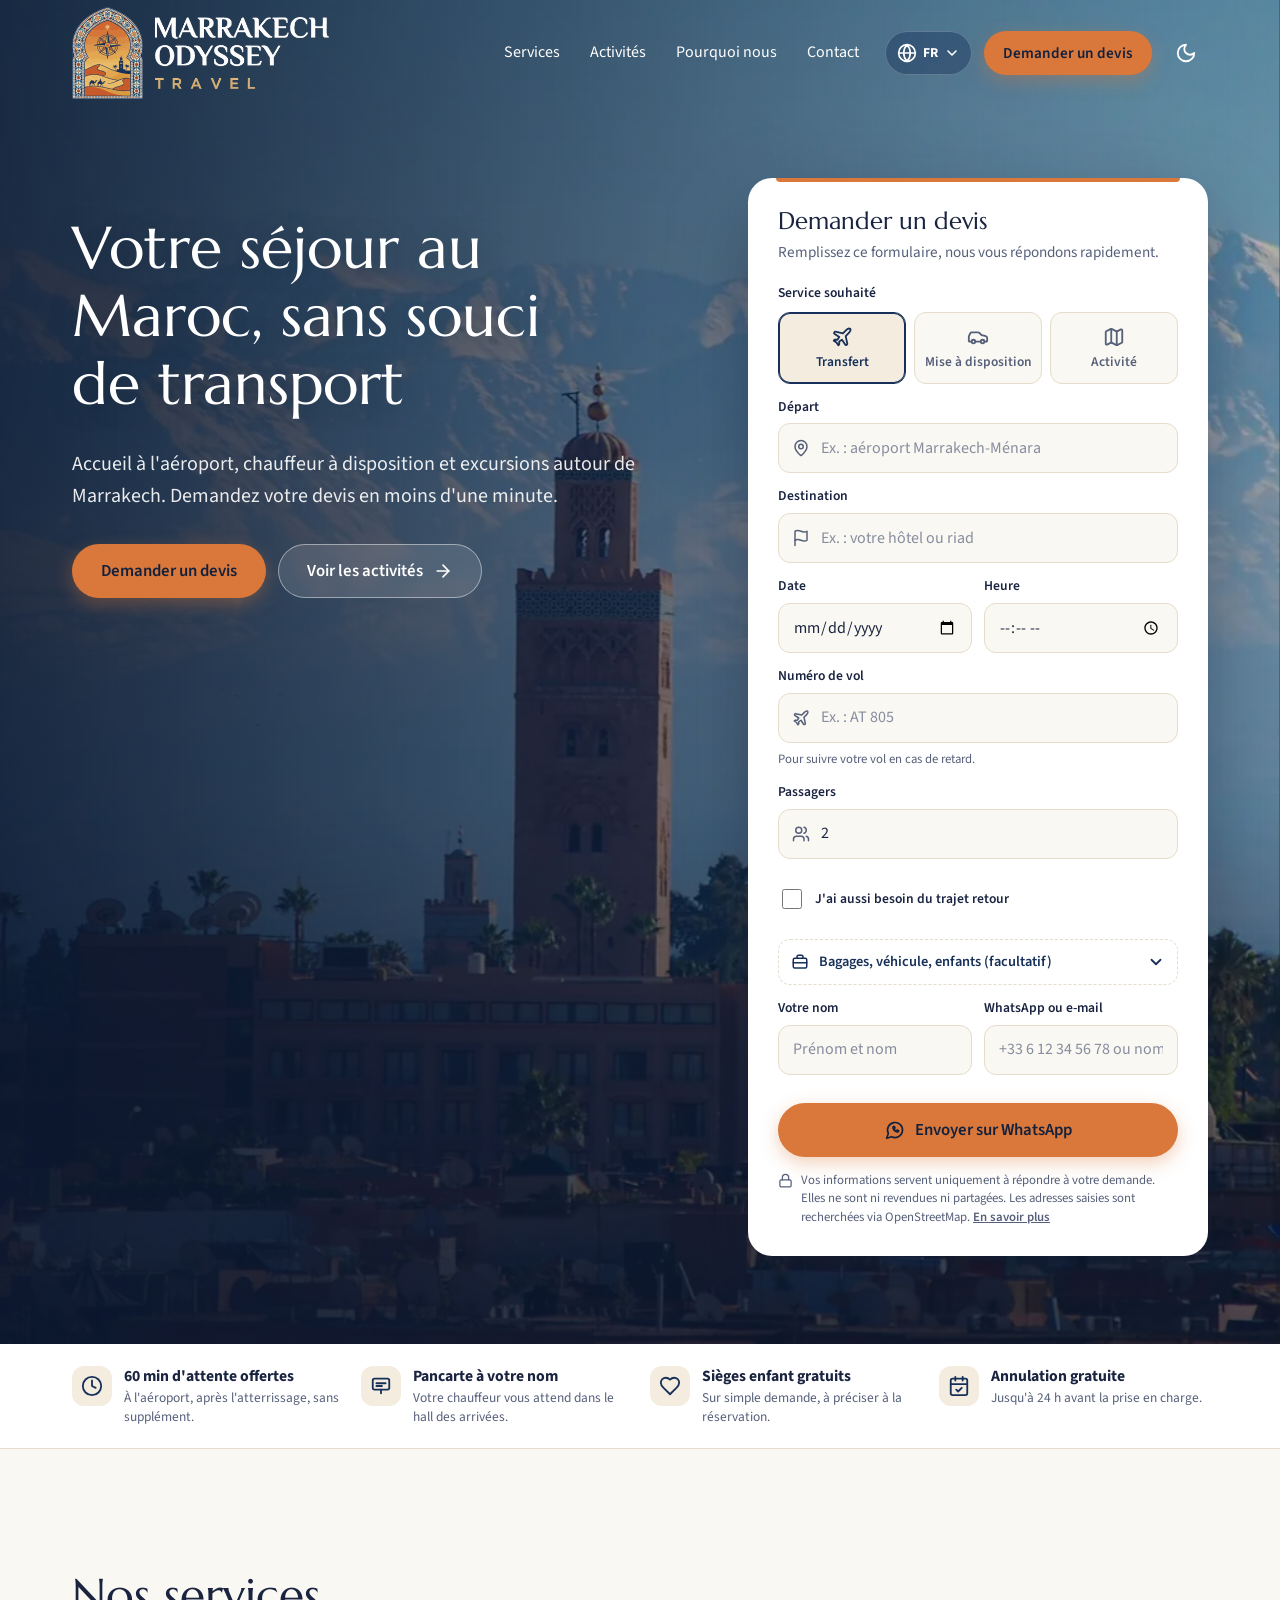
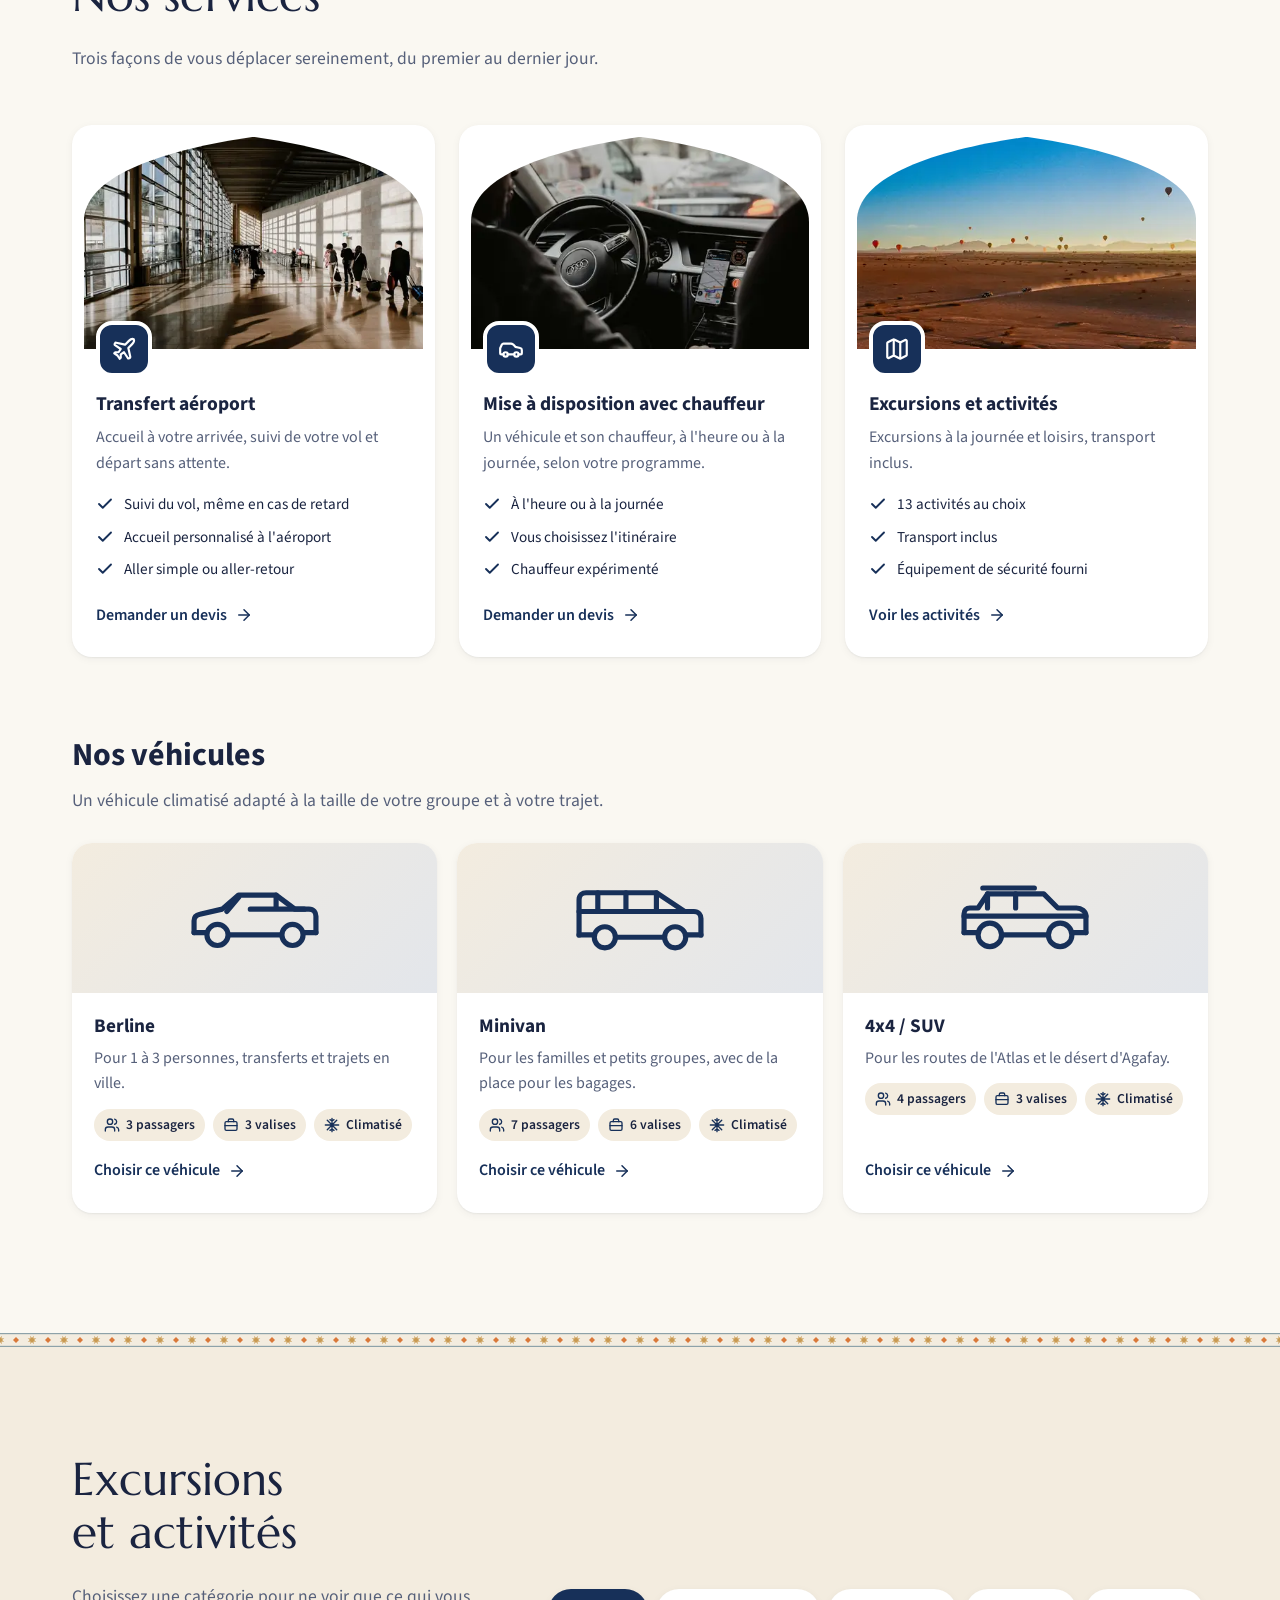
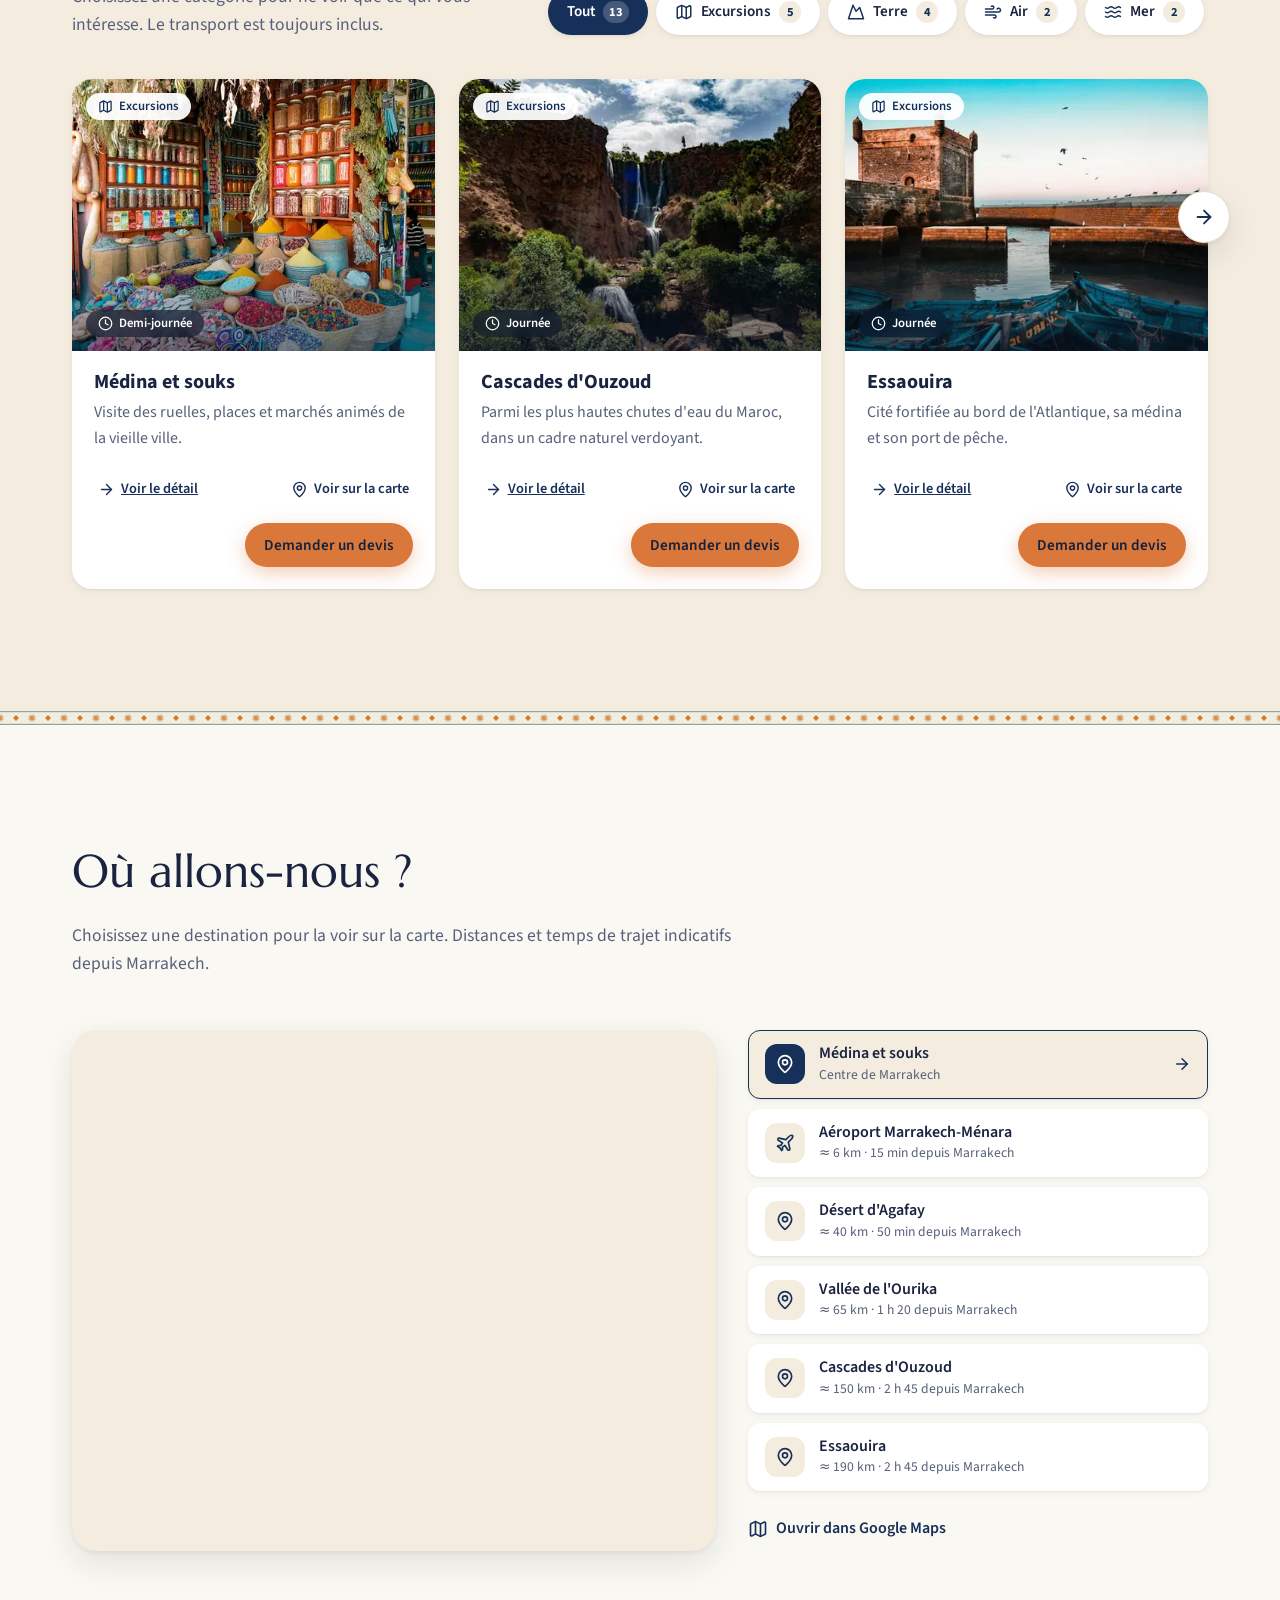
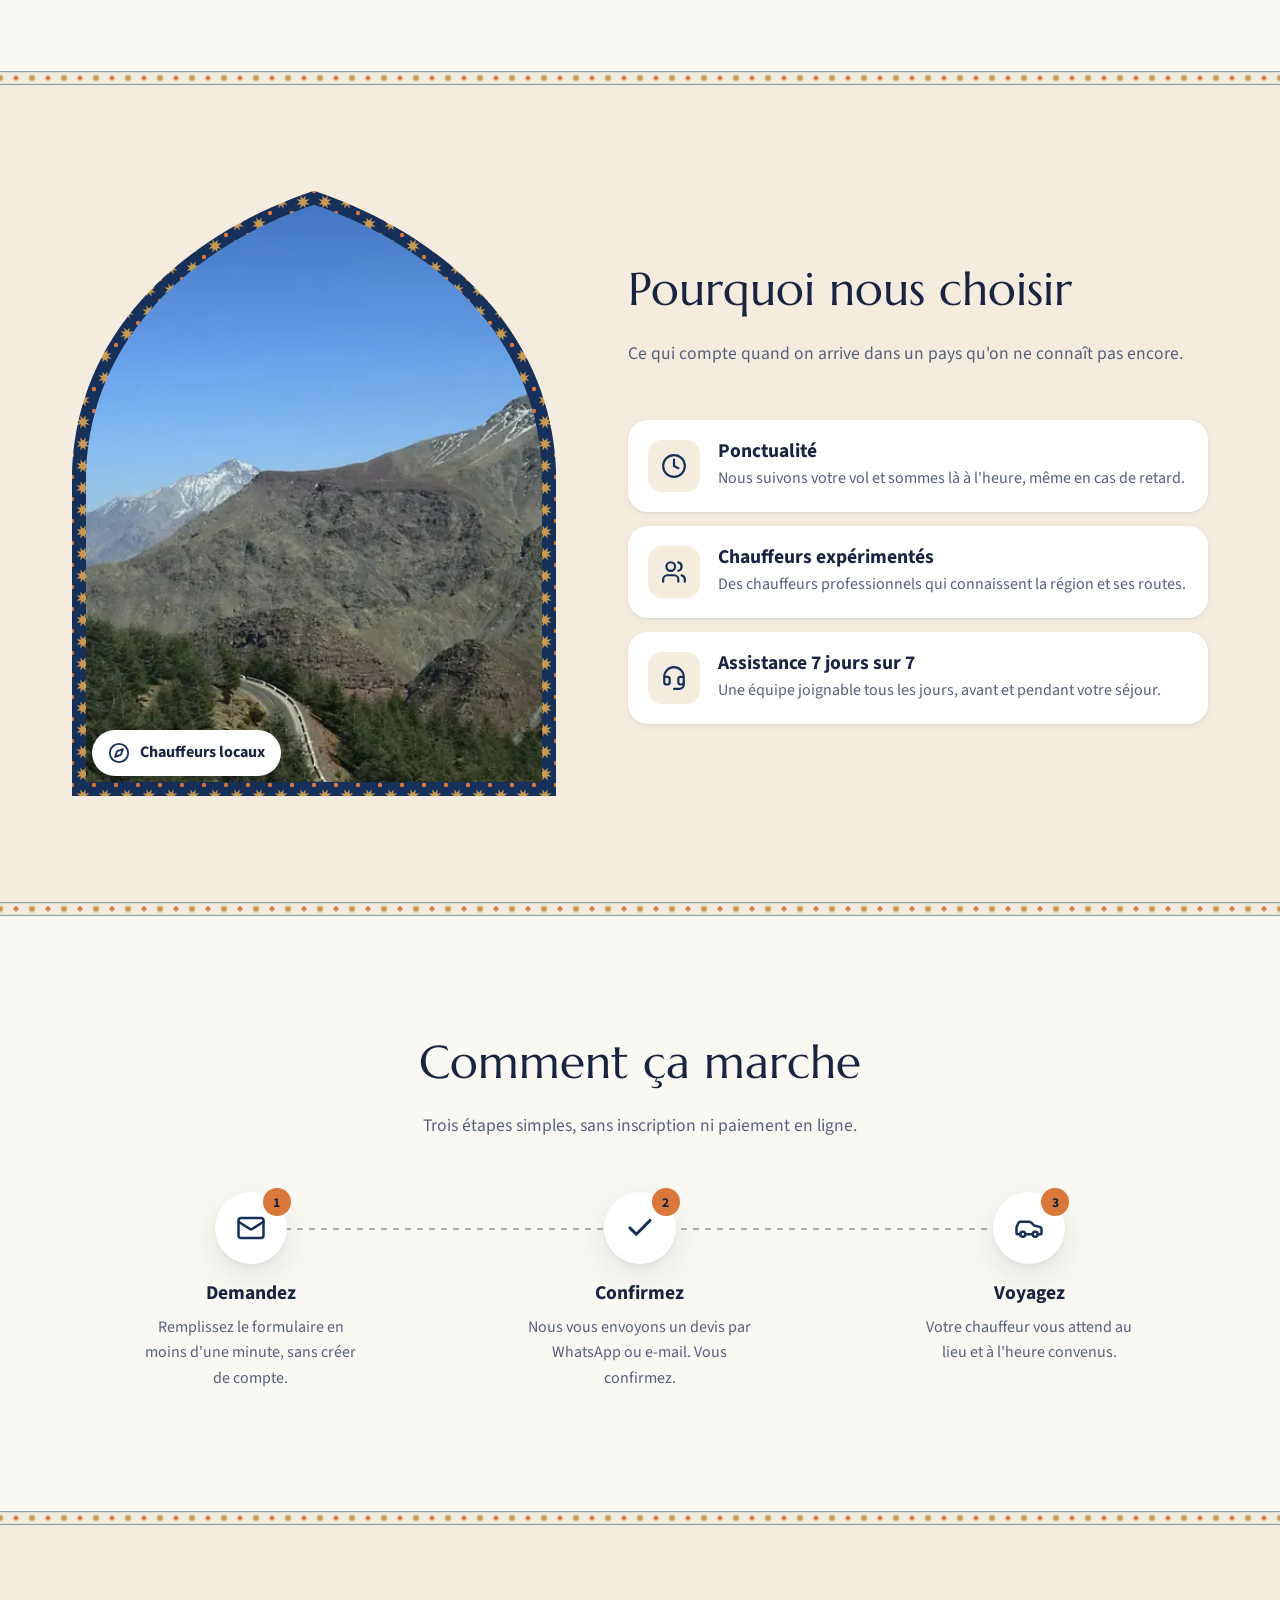
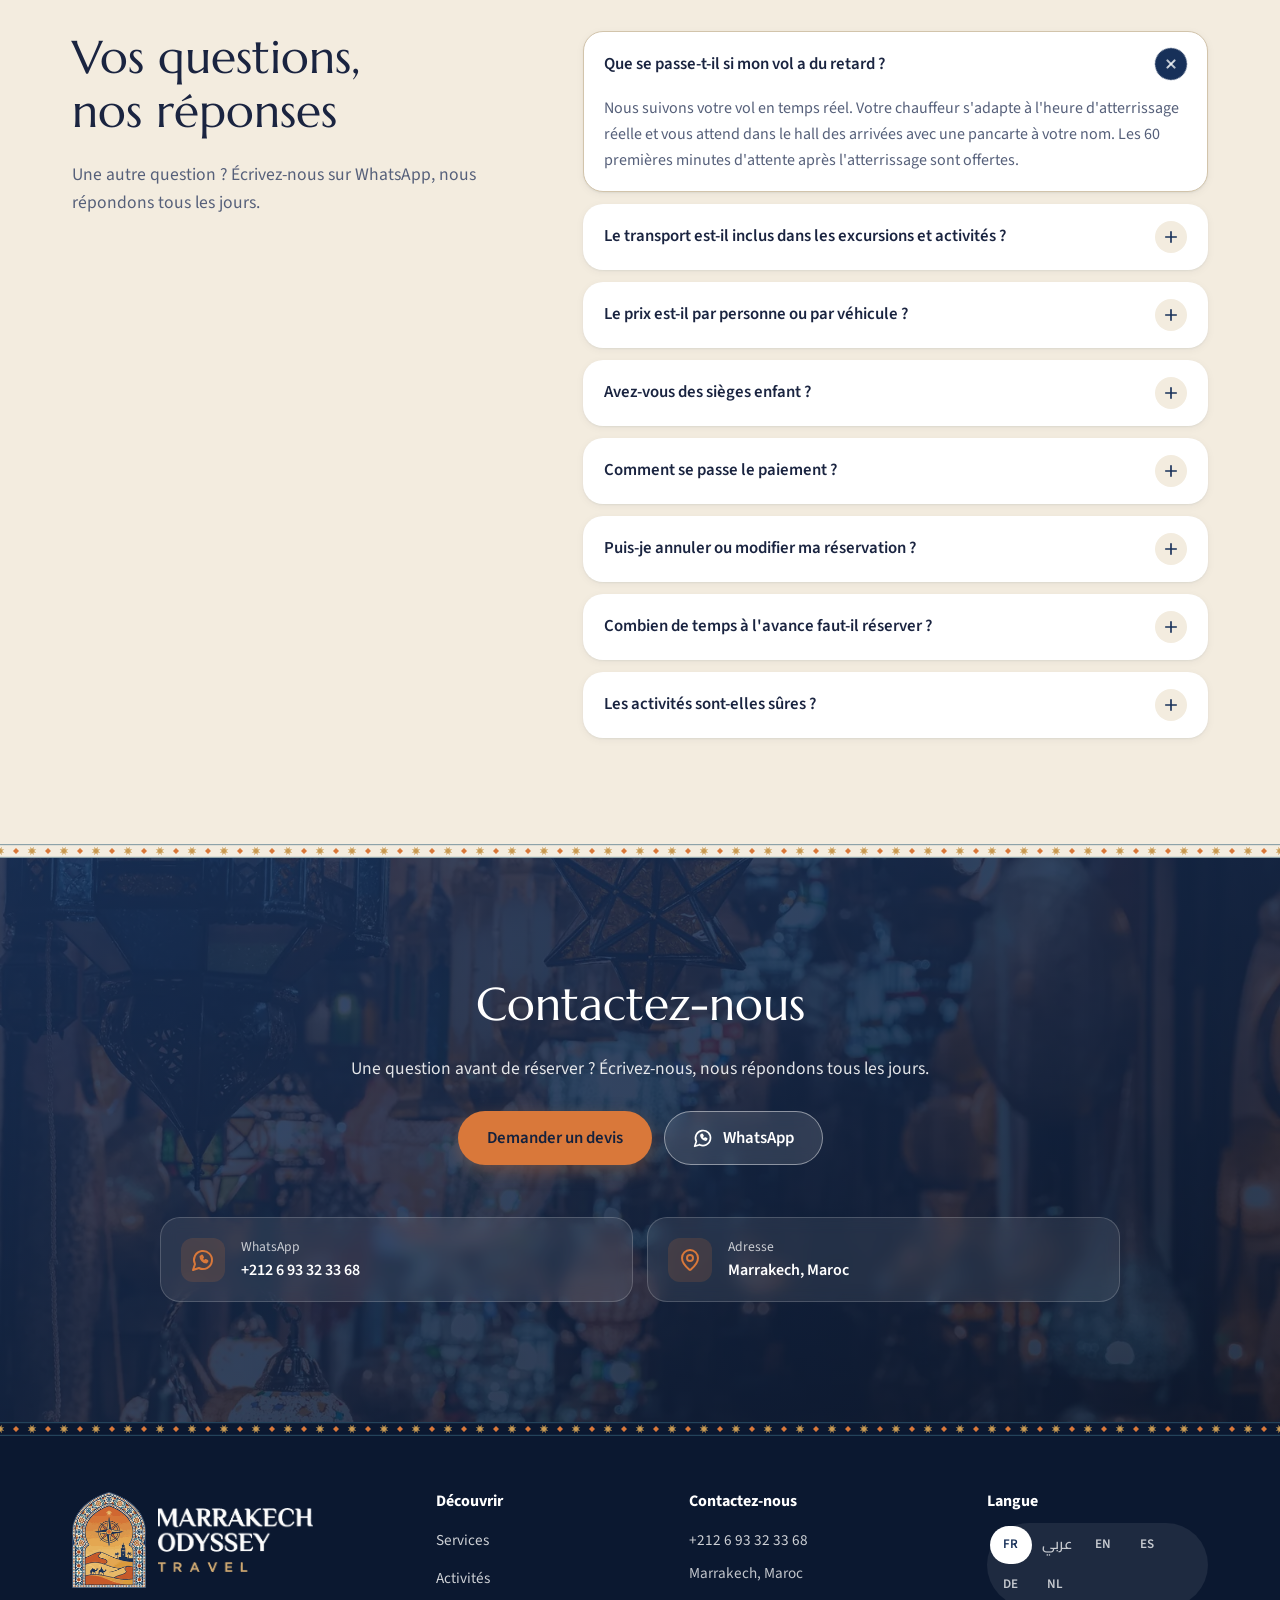
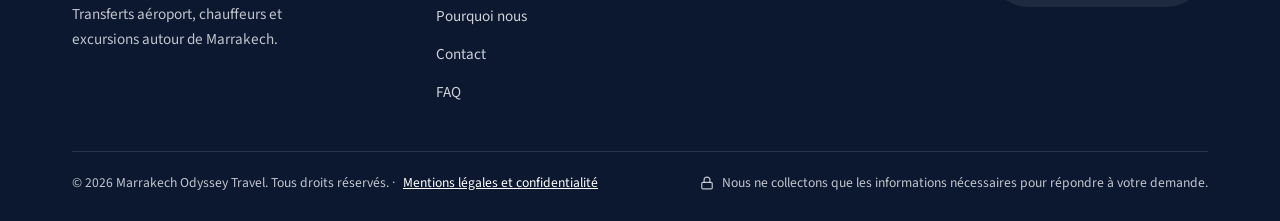
==== commit a2e29517: "Speed: self-hosted fonts, deferred scripts, right-sized images - Fonts (Marcellus, Source Sans 3, Ca" ====
--- a/index.html
+++ b/index.html
@@ -8,9 +8,6 @@
   <meta name="theme-color" content="#173059">
   <!--SEO-->
   <link rel="icon" type="image/svg+xml" href="images/favicon.svg">
-  <link rel="preconnect" href="https://fonts.googleapis.com">
-  <link rel="preconnect" href="https://fonts.gstatic.com" crossorigin>
-  <link rel="stylesheet" href="https://fonts.googleapis.com/css2?family=Cairo:wght@400;600;700&family=Marcellus&family=Source+Sans+3:wght@400;600;700&display=swap">
   <script>
     /* security: never show the site inside another site's frame (clickjacking):
        hide everything, then try to open the site normally in the whole window */
@@ -70,10 +67,10 @@
   <div id="app"><!--APP--></div>
   <noscript><p style="padding:16px">Merci d'activer JavaScript, ou contactez-nous par WhatsApp ou e-mail.</p></noscript>
 
-  <script src="content/site.js"></script>
-  <script src="content/translations.js"></script>
-  <script src="content/guide-cards.js"></script>
-  <script src="js/render.js"></script>
-  <script src="js/app.js"></script>
+  <script src="content/site.js" defer></script>
+  <script src="content/translations.js" defer></script>
+  <script src="content/guide-cards.js" defer></script>
+  <script src="js/render.js" defer></script>
+  <script src="js/app.js" defer></script>
 </body>
 </html>
--- a/css/styles.css
+++ b/css/styles.css
@@ -1,3 +1,159 @@
+/* Fonts hosted on the site itself (faster than Google Fonts: no extra servers to contact).
+   Made by downloading the Google Fonts files: Marcellus, Source Sans 3, Cairo. */
+/* Cairo 400 arabic */
+@font-face {
+  font-family: 'Cairo';
+  font-style: normal;
+  font-weight: 400;
+  font-display: swap;
+  src: url(../fonts/cairo-arabic-0.woff2) format('woff2');
+  unicode-range: U+0600-06FF, U+0750-077F, U+0870-0891, U+0897-08E1, U+08E3-08FF, U+200C-200E, U+2010-2011, U+204F, U+2E41, U+FB50-FDFF, U+FE70-FE74, U+FE76-FEFC, U+102E0-102FB, U+10E60-10E7E, U+10EC2-10EC7, U+10EC9-10EEE, U+10EF0-10EFF, U+1EE00-1EE03, U+1EE05-1EE1F, U+1EE21-1EE22, U+1EE24, U+1EE27, U+1EE29-1EE32, U+1EE34-1EE37, U+1EE39, U+1EE3B, U+1EE42, U+1EE47, U+1EE49, U+1EE4B, U+1EE4D-1EE4F, U+1EE51-1EE52, U+1EE54, U+1EE57, U+1EE59, U+1EE5B, U+1EE5D, U+1EE5F, U+1EE61-1EE62, U+1EE64, U+1EE67-1EE6A, U+1EE6C-1EE72, U+1EE74-1EE77, U+1EE79-1EE7C, U+1EE7E, U+1EE80-1EE89, U+1EE8B-1EE9B, U+1EEA1-1EEA3, U+1EEA5-1EEA9, U+1EEAB-1EEBB, U+1EEF0-1EEF1;
+}
+/* Cairo 400 latin-ext */
+@font-face {
+  font-family: 'Cairo';
+  font-style: normal;
+  font-weight: 400;
+  font-display: swap;
+  src: url(../fonts/cairo-latin-ext-1.woff2) format('woff2');
+  unicode-range: U+0100-02BA, U+02BD-02C5, U+02C7-02CC, U+02CE-02D7, U+02DD-02FF, U+0304, U+0308, U+0329, U+1D00-1DBF, U+1E00-1E9F, U+1EF2-1EFF, U+2020, U+20A0-20AB, U+20AD-20C4, U+2113, U+2C60-2C7F, U+A720-A7FF;
+}
+/* Cairo 400 latin */
+@font-face {
+  font-family: 'Cairo';
+  font-style: normal;
+  font-weight: 400;
+  font-display: swap;
+  src: url(../fonts/cairo-latin-2.woff2) format('woff2');
+  unicode-range: U+0000-00FF, U+0131, U+0152-0153, U+02BB-02BC, U+02C6, U+02DA, U+02DC, U+0304, U+0308, U+0329, U+2000-206F, U+20AC, U+2122, U+2191, U+2193, U+2212, U+2215, U+FEFF, U+FFFD;
+}
+/* Cairo 600 arabic */
+@font-face {
+  font-family: 'Cairo';
+  font-style: normal;
+  font-weight: 600;
+  font-display: swap;
+  src: url(../fonts/cairo-arabic-0.woff2) format('woff2');
+  unicode-range: U+0600-06FF, U+0750-077F, U+0870-0891, U+0897-08E1, U+08E3-08FF, U+200C-200E, U+2010-2011, U+204F, U+2E41, U+FB50-FDFF, U+FE70-FE74, U+FE76-FEFC, U+102E0-102FB, U+10E60-10E7E, U+10EC2-10EC7, U+10EC9-10EEE, U+10EF0-10EFF, U+1EE00-1EE03, U+1EE05-1EE1F, U+1EE21-1EE22, U+1EE24, U+1EE27, U+1EE29-1EE32, U+1EE34-1EE37, U+1EE39, U+1EE3B, U+1EE42, U+1EE47, U+1EE49, U+1EE4B, U+1EE4D-1EE4F, U+1EE51-1EE52, U+1EE54, U+1EE57, U+1EE59, U+1EE5B, U+1EE5D, U+1EE5F, U+1EE61-1EE62, U+1EE64, U+1EE67-1EE6A, U+1EE6C-1EE72, U+1EE74-1EE77, U+1EE79-1EE7C, U+1EE7E, U+1EE80-1EE89, U+1EE8B-1EE9B, U+1EEA1-1EEA3, U+1EEA5-1EEA9, U+1EEAB-1EEBB, U+1EEF0-1EEF1;
+}
+/* Cairo 600 latin-ext */
+@font-face {
+  font-family: 'Cairo';
+  font-style: normal;
+  font-weight: 600;
+  font-display: swap;
+  src: url(../fonts/cairo-latin-ext-1.woff2) format('woff2');
+  unicode-range: U+0100-02BA, U+02BD-02C5, U+02C7-02CC, U+02CE-02D7, U+02DD-02FF, U+0304, U+0308, U+0329, U+1D00-1DBF, U+1E00-1E9F, U+1EF2-1EFF, U+2020, U+20A0-20AB, U+20AD-20C4, U+2113, U+2C60-2C7F, U+A720-A7FF;
+}
+/* Cairo 600 latin */
+@font-face {
+  font-family: 'Cairo';
+  font-style: normal;
+  font-weight: 600;
+  font-display: swap;
+  src: url(../fonts/cairo-latin-2.woff2) format('woff2');
+  unicode-range: U+0000-00FF, U+0131, U+0152-0153, U+02BB-02BC, U+02C6, U+02DA, U+02DC, U+0304, U+0308, U+0329, U+2000-206F, U+20AC, U+2122, U+2191, U+2193, U+2212, U+2215, U+FEFF, U+FFFD;
+}
+/* Cairo 700 arabic */
+@font-face {
+  font-family: 'Cairo';
+  font-style: normal;
+  font-weight: 700;
+  font-display: swap;
+  src: url(../fonts/cairo-arabic-0.woff2) format('woff2');
+  unicode-range: U+0600-06FF, U+0750-077F, U+0870-0891, U+0897-08E1, U+08E3-08FF, U+200C-200E, U+2010-2011, U+204F, U+2E41, U+FB50-FDFF, U+FE70-FE74, U+FE76-FEFC, U+102E0-102FB, U+10E60-10E7E, U+10EC2-10EC7, U+10EC9-10EEE, U+10EF0-10EFF, U+1EE00-1EE03, U+1EE05-1EE1F, U+1EE21-1EE22, U+1EE24, U+1EE27, U+1EE29-1EE32, U+1EE34-1EE37, U+1EE39, U+1EE3B, U+1EE42, U+1EE47, U+1EE49, U+1EE4B, U+1EE4D-1EE4F, U+1EE51-1EE52, U+1EE54, U+1EE57, U+1EE59, U+1EE5B, U+1EE5D, U+1EE5F, U+1EE61-1EE62, U+1EE64, U+1EE67-1EE6A, U+1EE6C-1EE72, U+1EE74-1EE77, U+1EE79-1EE7C, U+1EE7E, U+1EE80-1EE89, U+1EE8B-1EE9B, U+1EEA1-1EEA3, U+1EEA5-1EEA9, U+1EEAB-1EEBB, U+1EEF0-1EEF1;
+}
+/* Cairo 700 latin-ext */
+@font-face {
+  font-family: 'Cairo';
+  font-style: normal;
+  font-weight: 700;
+  font-display: swap;
+  src: url(../fonts/cairo-latin-ext-1.woff2) format('woff2');
+  unicode-range: U+0100-02BA, U+02BD-02C5, U+02C7-02CC, U+02CE-02D7, U+02DD-02FF, U+0304, U+0308, U+0329, U+1D00-1DBF, U+1E00-1E9F, U+1EF2-1EFF, U+2020, U+20A0-20AB, U+20AD-20C4, U+2113, U+2C60-2C7F, U+A720-A7FF;
+}
+/* Cairo 700 latin */
+@font-face {
+  font-family: 'Cairo';
+  font-style: normal;
+  font-weight: 700;
+  font-display: swap;
+  src: url(../fonts/cairo-latin-2.woff2) format('woff2');
+  unicode-range: U+0000-00FF, U+0131, U+0152-0153, U+02BB-02BC, U+02C6, U+02DA, U+02DC, U+0304, U+0308, U+0329, U+2000-206F, U+20AC, U+2122, U+2191, U+2193, U+2212, U+2215, U+FEFF, U+FFFD;
+}
+/* Marcellus 400 latin-ext */
+@font-face {
+  font-family: 'Marcellus';
+  font-style: normal;
+  font-weight: 400;
+  font-display: swap;
+  src: url(../fonts/marcellus-latin-ext-3.woff2) format('woff2');
+  unicode-range: U+0100-02BA, U+02BD-02C5, U+02C7-02CC, U+02CE-02D7, U+02DD-02FF, U+0304, U+0308, U+0329, U+1D00-1DBF, U+1E00-1E9F, U+1EF2-1EFF, U+2020, U+20A0-20AB, U+20AD-20C4, U+2113, U+2C60-2C7F, U+A720-A7FF;
+}
+/* Marcellus 400 latin */
+@font-face {
+  font-family: 'Marcellus';
+  font-style: normal;
+  font-weight: 400;
+  font-display: swap;
+  src: url(../fonts/marcellus-latin-4.woff2) format('woff2');
+  unicode-range: U+0000-00FF, U+0131, U+0152-0153, U+02BB-02BC, U+02C6, U+02DA, U+02DC, U+0304, U+0308, U+0329, U+2000-206F, U+20AC, U+2122, U+2191, U+2193, U+2212, U+2215, U+FEFF, U+FFFD;
+}
+/* Source Sans 3 400 latin-ext */
+@font-face {
+  font-family: 'Source Sans 3';
+  font-style: normal;
+  font-weight: 400;
+  font-display: swap;
+  src: url(../fonts/source-sans-3-latin-ext-5.woff2) format('woff2');
+  unicode-range: U+0100-02BA, U+02BD-02C5, U+02C7-02CC, U+02CE-02D7, U+02DD-02FF, U+0304, U+0308, U+0329, U+1D00-1DBF, U+1E00-1E9F, U+1EF2-1EFF, U+2020, U+20A0-20AB, U+20AD-20C4, U+2113, U+2C60-2C7F, U+A720-A7FF;
+}
+/* Source Sans 3 400 latin */
+@font-face {
+  font-family: 'Source Sans 3';
+  font-style: normal;
+  font-weight: 400;
+  font-display: swap;
+  src: url(../fonts/source-sans-3-latin-6.woff2) format('woff2');
+  unicode-range: U+0000-00FF, U+0131, U+0152-0153, U+02BB-02BC, U+02C6, U+02DA, U+02DC, U+0304, U+0308, U+0329, U+2000-206F, U+20AC, U+2122, U+2191, U+2193, U+2212, U+2215, U+FEFF, U+FFFD;
+}
+/* Source Sans 3 600 latin-ext */
+@font-face {
+  font-family: 'Source Sans 3';
+  font-style: normal;
+  font-weight: 600;
+  font-display: swap;
+  src: url(../fonts/source-sans-3-latin-ext-5.woff2) format('woff2');
+  unicode-range: U+0100-02BA, U+02BD-02C5, U+02C7-02CC, U+02CE-02D7, U+02DD-02FF, U+0304, U+0308, U+0329, U+1D00-1DBF, U+1E00-1E9F, U+1EF2-1EFF, U+2020, U+20A0-20AB, U+20AD-20C4, U+2113, U+2C60-2C7F, U+A720-A7FF;
+}
+/* Source Sans 3 600 latin */
+@font-face {
+  font-family: 'Source Sans 3';
+  font-style: normal;
+  font-weight: 600;
+  font-display: swap;
+  src: url(../fonts/source-sans-3-latin-6.woff2) format('woff2');
+  unicode-range: U+0000-00FF, U+0131, U+0152-0153, U+02BB-02BC, U+02C6, U+02DA, U+02DC, U+0304, U+0308, U+0329, U+2000-206F, U+20AC, U+2122, U+2191, U+2193, U+2212, U+2215, U+FEFF, U+FFFD;
+}
+/* Source Sans 3 700 latin-ext */
+@font-face {
+  font-family: 'Source Sans 3';
+  font-style: normal;
+  font-weight: 700;
+  font-display: swap;
+  src: url(../fonts/source-sans-3-latin-ext-5.woff2) format('woff2');
+  unicode-range: U+0100-02BA, U+02BD-02C5, U+02C7-02CC, U+02CE-02D7, U+02DD-02FF, U+0304, U+0308, U+0329, U+1D00-1DBF, U+1E00-1E9F, U+1EF2-1EFF, U+2020, U+20A0-20AB, U+20AD-20C4, U+2113, U+2C60-2C7F, U+A720-A7FF;
+}
+/* Source Sans 3 700 latin */
+@font-face {
+  font-family: 'Source Sans 3';
+  font-style: normal;
+  font-weight: 700;
+  font-display: swap;
+  src: url(../fonts/source-sans-3-latin-6.woff2) format('woff2');
+  unicode-range: U+0000-00FF, U+0131, U+0152-0153, U+02BB-02BC, U+02C6, U+02DA, U+02DC, U+0304, U+0308, U+0329, U+2000-206F, U+20AC, U+2122, U+2191, U+2193, U+2212, U+2215, U+FEFF, U+FFFD;
+}
+
 /* =========================================================
    DESIGN TOKENS: every color and font is set ONCE, in this block
    ========================================================= */
@@ -195,7 +351,7 @@
 .lang-menu-btn .lang-chevron { width: 16px; height: 16px; transition: transform .2s; }
 .lang-menu-btn[aria-expanded="true"] .lang-chevron { transform: rotate(180deg); }
 .lang-current:lang(ar), :root[lang="ar"] .lang-current { font-family: var(--font-arabic); }
-.site-header.is-top:not(.menu-open) .lang-menu-btn { background: rgba(255,255,255,.14); color: #fff; }
+.site-header.is-top:not(.menu-open) .lang-menu-btn { background: rgba(23,48,89,.42); color: #fff; box-shadow: inset 0 0 0 1px rgba(255,255,255,.22); }
 .lang-list {
   position: absolute; z-index: 120; top: calc(100% + 8px); inset-inline-end: 0; min-width: 210px; margin: 0; padding: 6px; list-style: none;
   background: var(--color-surface); color: var(--color-text); border: 1px solid var(--color-border); border-radius: 14px;
@@ -926,3 +1082,66 @@
   border-inline-start: 4px solid var(--color-action); }
 .guide-facts h2 { margin: 0 0 14px !important; font-size: 1.25rem !important; }
 .guide-related { margin-top: 8px; }
+
+/* ========================= ANIMATED ICONS =========================
+   1. When a block appears on screen, its icons DRAW themselves (line by line)
+      and make a small move that matches their meaning (the plane takes off,
+      the car drives in, the pin drops…).
+   2. On hover, the icon of the card / button moves again.
+   Visitors who turned off animations on their device see still icons
+   (see "prefers-reduced-motion" above). */
+.ic { overflow: visible; }
+.ic use { transform-box: fill-box; transform-origin: center; }
+:root { --ic-dir: 1; }
+[dir="rtl"] { --ic-dir: -1; }
+
+@keyframes ic-draw    { from { stroke-dasharray: 100 100; stroke-dashoffset: 100; } to { stroke-dasharray: 100 0; stroke-dashoffset: 0; } }
+@keyframes ic-draw-l  { from { stroke-dasharray: 320 320; stroke-dashoffset: 320; } to { stroke-dasharray: 320 0; stroke-dashoffset: 0; } }
+@keyframes ic-takeoff { 0% { translate: calc(-10px * var(--ic-dir)) 9px; rotate: 14deg; opacity: 0; } 60% { translate: calc(2px * var(--ic-dir)) -2px; rotate: -4deg; opacity: 1; } 100% { translate: 0 0; rotate: 0deg; } }
+@keyframes ic-drive   { 0% { translate: calc(-18px * var(--ic-dir)) 0; opacity: 0; } 65% { translate: calc(3px * var(--ic-dir)) 0; opacity: 1; } 80% { translate: 0 -2px; } 100% { translate: 0 0; } }
+@keyframes ic-drop    { 0% { translate: 0 -14px; opacity: 0; } 55% { translate: 0 2px; opacity: 1; } 75% { translate: 0 -3px; } 100% { translate: 0 0; } }
+@keyframes ic-pop     { 0% { scale: .3; opacity: 0; } 65% { scale: 1.18; opacity: 1; } 100% { scale: 1; } }
+@keyframes ic-tick    { 0% { rotate: -35deg; opacity: 0; } 50% { rotate: 10deg; opacity: 1; } 75% { rotate: -5deg; } 100% { rotate: 0deg; } }
+@keyframes ic-wobble  { 0%, 100% { rotate: 0deg; } 20% { rotate: -14deg; } 45% { rotate: 11deg; } 70% { rotate: -6deg; } }
+@keyframes ic-spin    { from { rotate: -360deg; opacity: 0; } 60% { opacity: 1; } to { rotate: 0deg; } }
+@keyframes ic-unfold  { 0% { scale: .15 1; opacity: 0; } 70% { scale: 1.08 1; opacity: 1; } 100% { scale: 1 1; } }
+@keyframes ic-fly     { 0% { translate: 0 0; opacity: 1; } 40% { translate: calc(16px * var(--ic-dir)) -16px; opacity: 0; } 41% { translate: calc(-16px * var(--ic-dir)) 16px; opacity: 0; } 100% { translate: 0 0; opacity: 1; } }
+@keyframes ic-bump    { 0%, 100% { translate: 0 0; } 25% { translate: 0 -3px; } 50% { translate: 0 0; } 70% { translate: 0 -1.5px; } }
+@keyframes ic-ring    { 0%, 100% { rotate: 0deg; } 15% { rotate: 14deg; } 30% { rotate: -12deg; } 45% { rotate: 8deg; } 60% { rotate: -4deg; } }
+
+/* 1. on appear: draw + move (delay follows each block's own stagger) */
+.js .reveal.is-in .ic { animation: ic-draw .9s var(--ease) calc(var(--d, 0ms) + 150ms) both; }
+.js .reveal.is-in .ic-plane    { animation: ic-draw .9s var(--ease) calc(var(--d, 0ms) + 150ms) both, ic-takeoff 1s var(--ease) calc(var(--d, 0ms) + 150ms) both; }
+.js .reveal.is-in :is(.ic-car, .ic-sedan, .ic-van, .ic-suv) { animation: ic-draw-l 1.3s var(--ease) calc(var(--d, 0ms) + 150ms) both, ic-drive 1.1s var(--ease) calc(var(--d, 0ms) + 150ms) both; }
+.js .reveal.is-in :is(.ic-pin, .ic-mail) { animation: ic-draw .9s var(--ease) calc(var(--d, 0ms) + 150ms) both, ic-drop .9s var(--ease) calc(var(--d, 0ms) + 150ms) both; }
+.js .reveal.is-in :is(.ic-users, .ic-star, .ic-shield, .ic-heart, .ic-sign, .ic-calendar, .ic-whatsapp) { animation: ic-draw .9s var(--ease) calc(var(--d, 0ms) + 150ms) both, ic-pop .8s var(--ease) calc(var(--d, 0ms) + 150ms) both; }
+.js .reveal.is-in .ic-clock    { animation: ic-draw .9s var(--ease) calc(var(--d, 0ms) + 150ms) both, ic-tick 1s var(--ease) calc(var(--d, 0ms) + 150ms) both; }
+.js .reveal.is-in .ic-headset  { animation: ic-draw .9s var(--ease) calc(var(--d, 0ms) + 150ms) both, ic-wobble 1s ease calc(var(--d, 0ms) + 500ms) both; }
+.js .reveal.is-in .ic-compass  { animation: ic-draw .9s var(--ease) calc(var(--d, 0ms) + 150ms) both, ic-spin 1.4s var(--ease) calc(var(--d, 0ms) + 150ms) both; }
+.js .reveal.is-in .ic-map      { animation: ic-draw .9s var(--ease) calc(var(--d, 0ms) + 150ms) both, ic-unfold .9s var(--ease) calc(var(--d, 0ms) + 150ms) both; }
+.js .reveal.is-in .ic-check    { animation: ic-draw .6s var(--ease) calc(var(--d, 0ms) + 350ms) both; }
+
+/* the promises under the hero, and the lists on activity / guide pages: draw on load */
+.promises li .ic, .act-body :is(.inc-list, .act-info) .ic { animation: ic-draw .9s var(--ease) .3s both, ic-pop .7s var(--ease) .3s both; }
+.promises li:nth-child(2) .ic, .act-body :is(.inc-list, .act-info) > :nth-child(2) .ic { animation-delay: .45s; }
+.promises li:nth-child(3) .ic, .act-body :is(.inc-list, .act-info) > :nth-child(3) .ic { animation-delay: .6s; }
+.promises li:nth-child(4) .ic, .act-body :is(.inc-list, .act-info) > :nth-child(4) .ic { animation-delay: .75s; }
+.act-body :is(.inc-list, .act-info) > :nth-child(n+5) .ic { animation-delay: .9s; }
+
+/* 2. on hover: the icon of the card / button moves again (on the inner <use>, so it never conflicts with the appear animation) */
+:is(.service-card, .why-list li, .steps li, .vehicle-card, .contact-item, .promises li, .segmented label, .btn, .dest, .act-info > div, .guide-card, .activity-card):hover .ic-plane use { animation: ic-fly .9s var(--ease); }
+:is(.service-card, .vehicle-card, .segmented label, .btn, .act-info > div):hover :is(.ic-car, .ic-sedan, .ic-van, .ic-suv) use { animation: ic-bump .7s ease 2; }
+:is(.service-card, .segmented label, .dest, .activity-card, .act-info > div):hover .ic-map use { animation: ic-unfold .7s var(--ease); }
+:is(.why-list li, .act-info > div, .promises li):hover .ic-clock use { animation: ic-tick .8s var(--ease); }
+:is(.why-list li, .steps li, .promises li, .contact-item):hover :is(.ic-users, .ic-headset, .ic-sign, .ic-heart, .ic-calendar, .ic-shield, .ic-check) use { animation: ic-wobble .8s ease; }
+:is(.steps li, .contact-item, .btn, .dest, .act-info > div):hover :is(.ic-mail, .ic-pin) use { animation: ic-drop .7s var(--ease); }
+:is(.btn, .contact-item, .mobile-bar a):hover .ic-whatsapp use { animation: ic-ring .8s ease; }
+/* choosing a service in the quote form: the plane takes off, the car hops, the map unfolds */
+.segmented input:checked + label .ic-plane use { animation: ic-fly .9s var(--ease); }
+.segmented input:checked + label .ic-car use { animation: ic-bump .7s ease 2; }
+.segmented input:checked + label .ic-map use { animation: ic-unfold .7s var(--ease); }
+/* links with an arrow: the arrow nudges forward */
+.ic-arrow { transition: translate .25s var(--ease); }
+:is(a, button):hover > .ic-arrow { translate: calc(4px * var(--ic-dir)) 0; }
+/* WhatsApp button at the bottom of phones: a gentle "ring" every few seconds */
+.mobile-bar.is-visible .btn-wa .ic-whatsapp use { animation: ic-ring .9s ease 2.5s 3; }
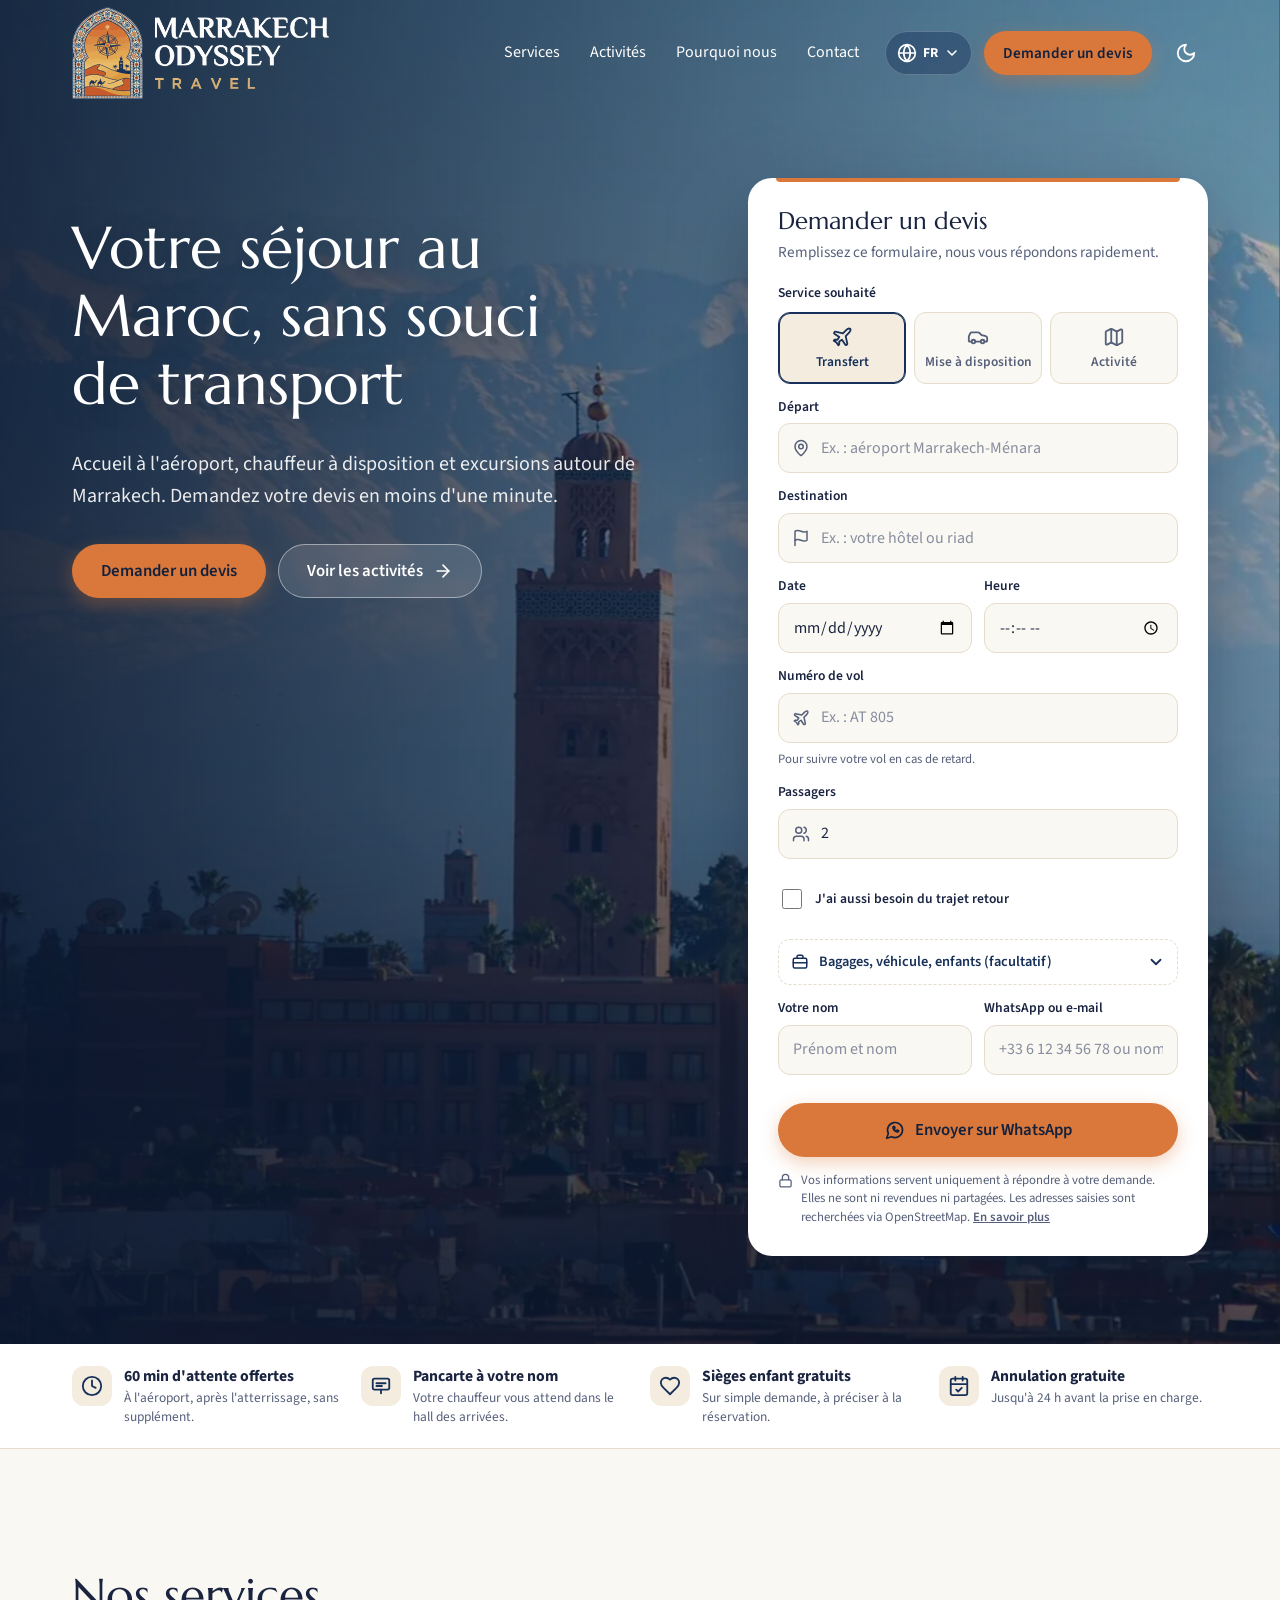
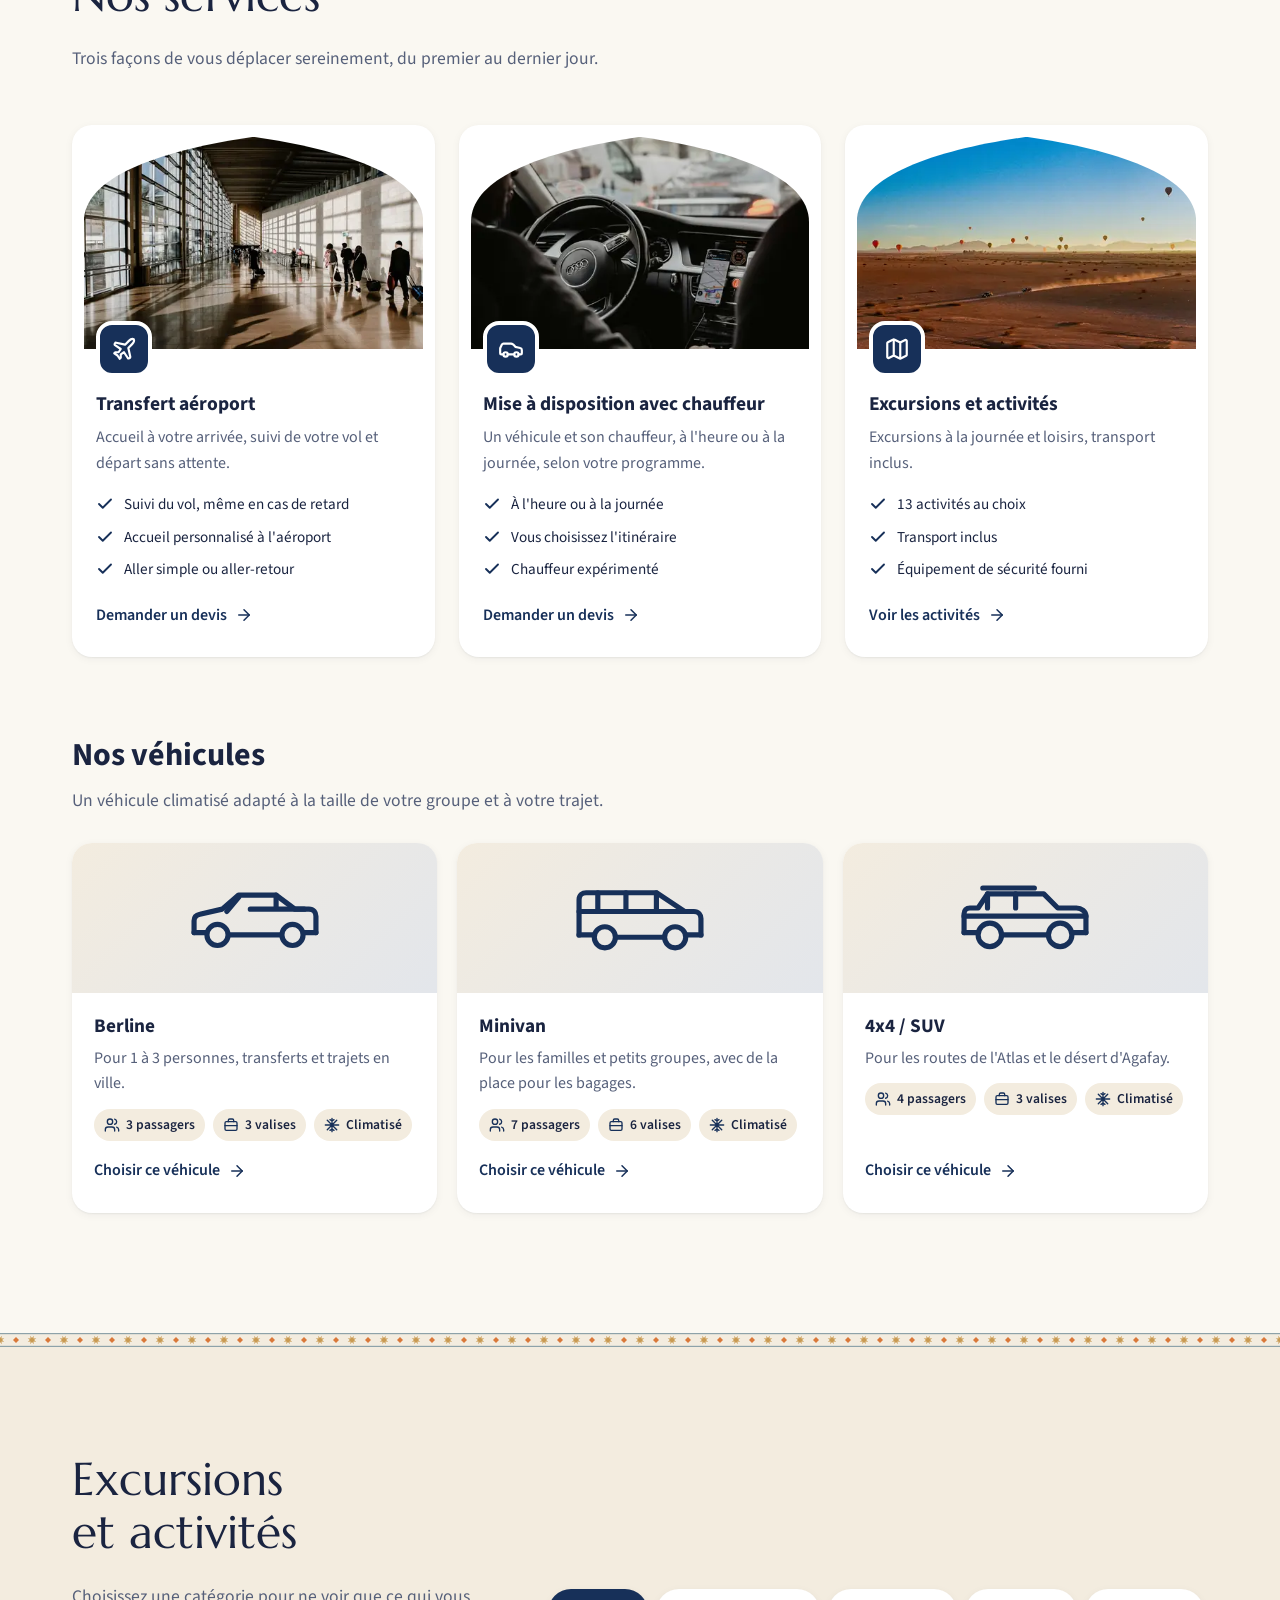
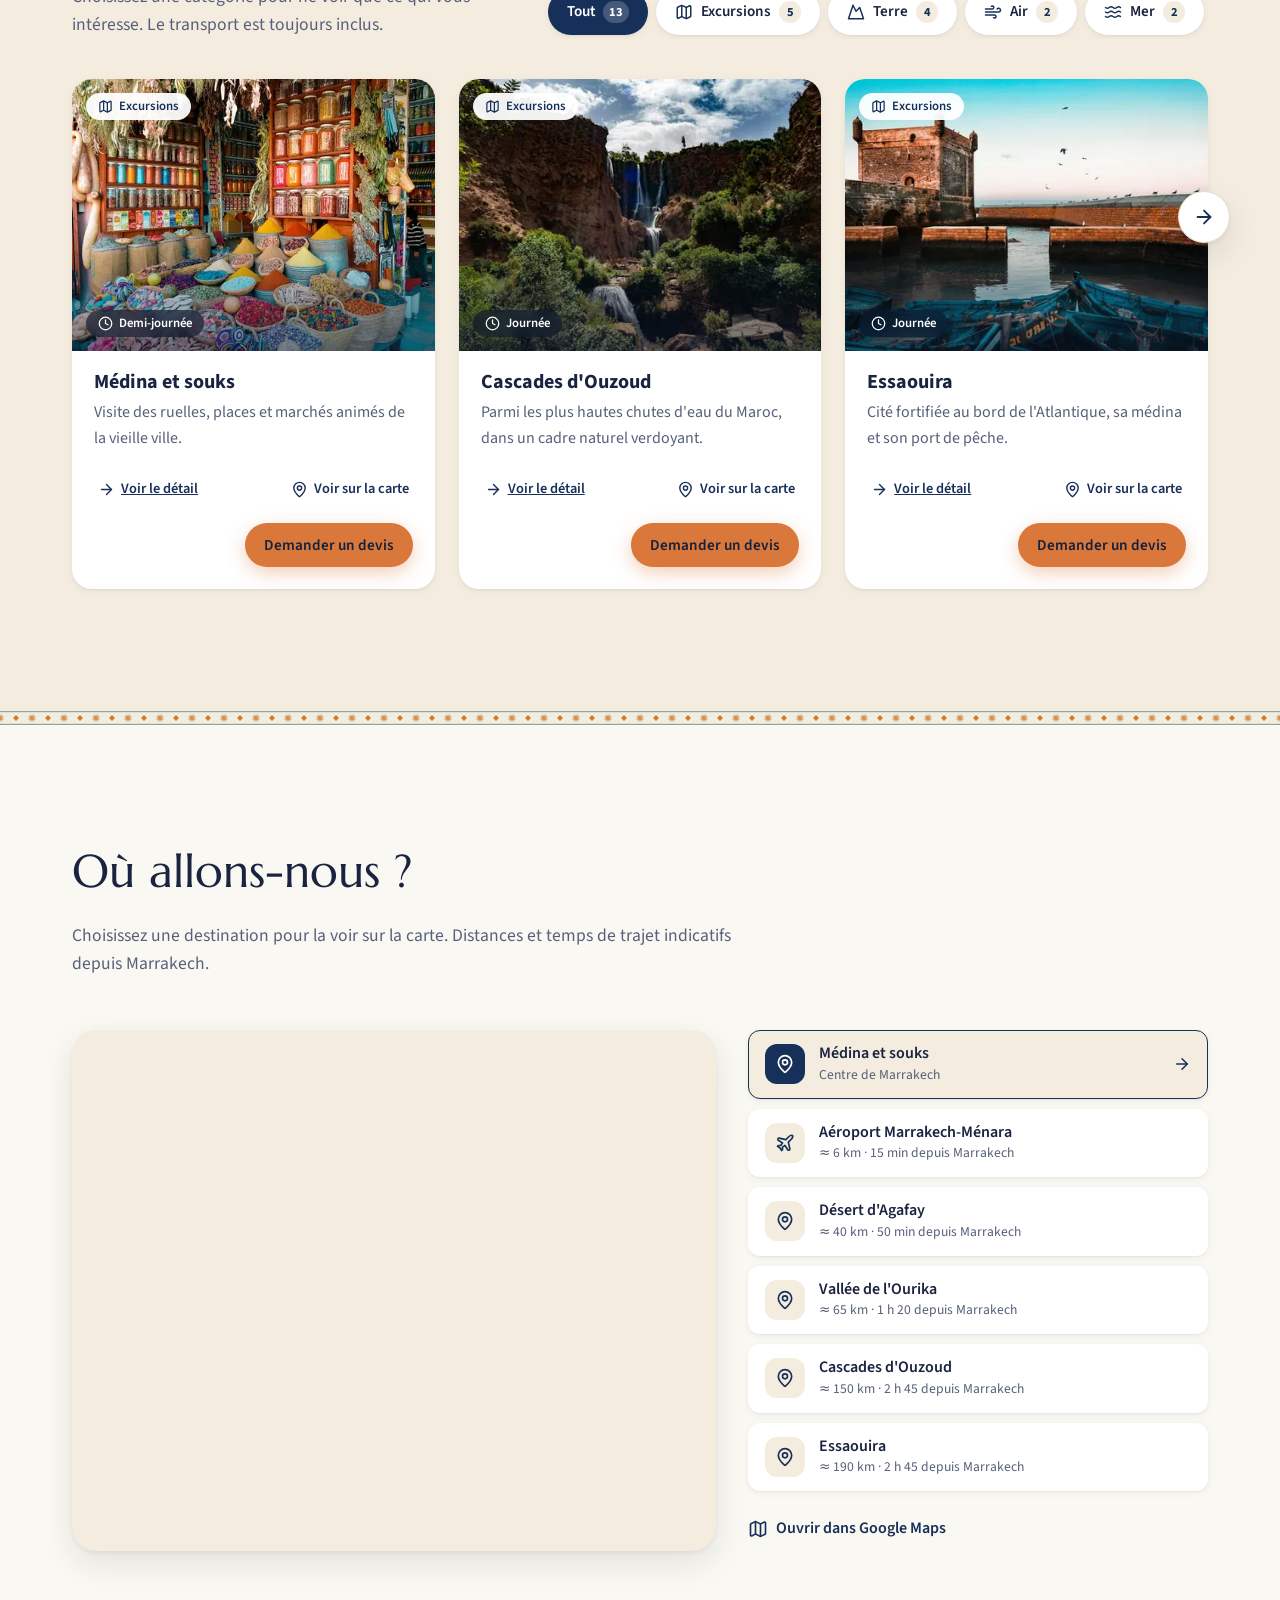
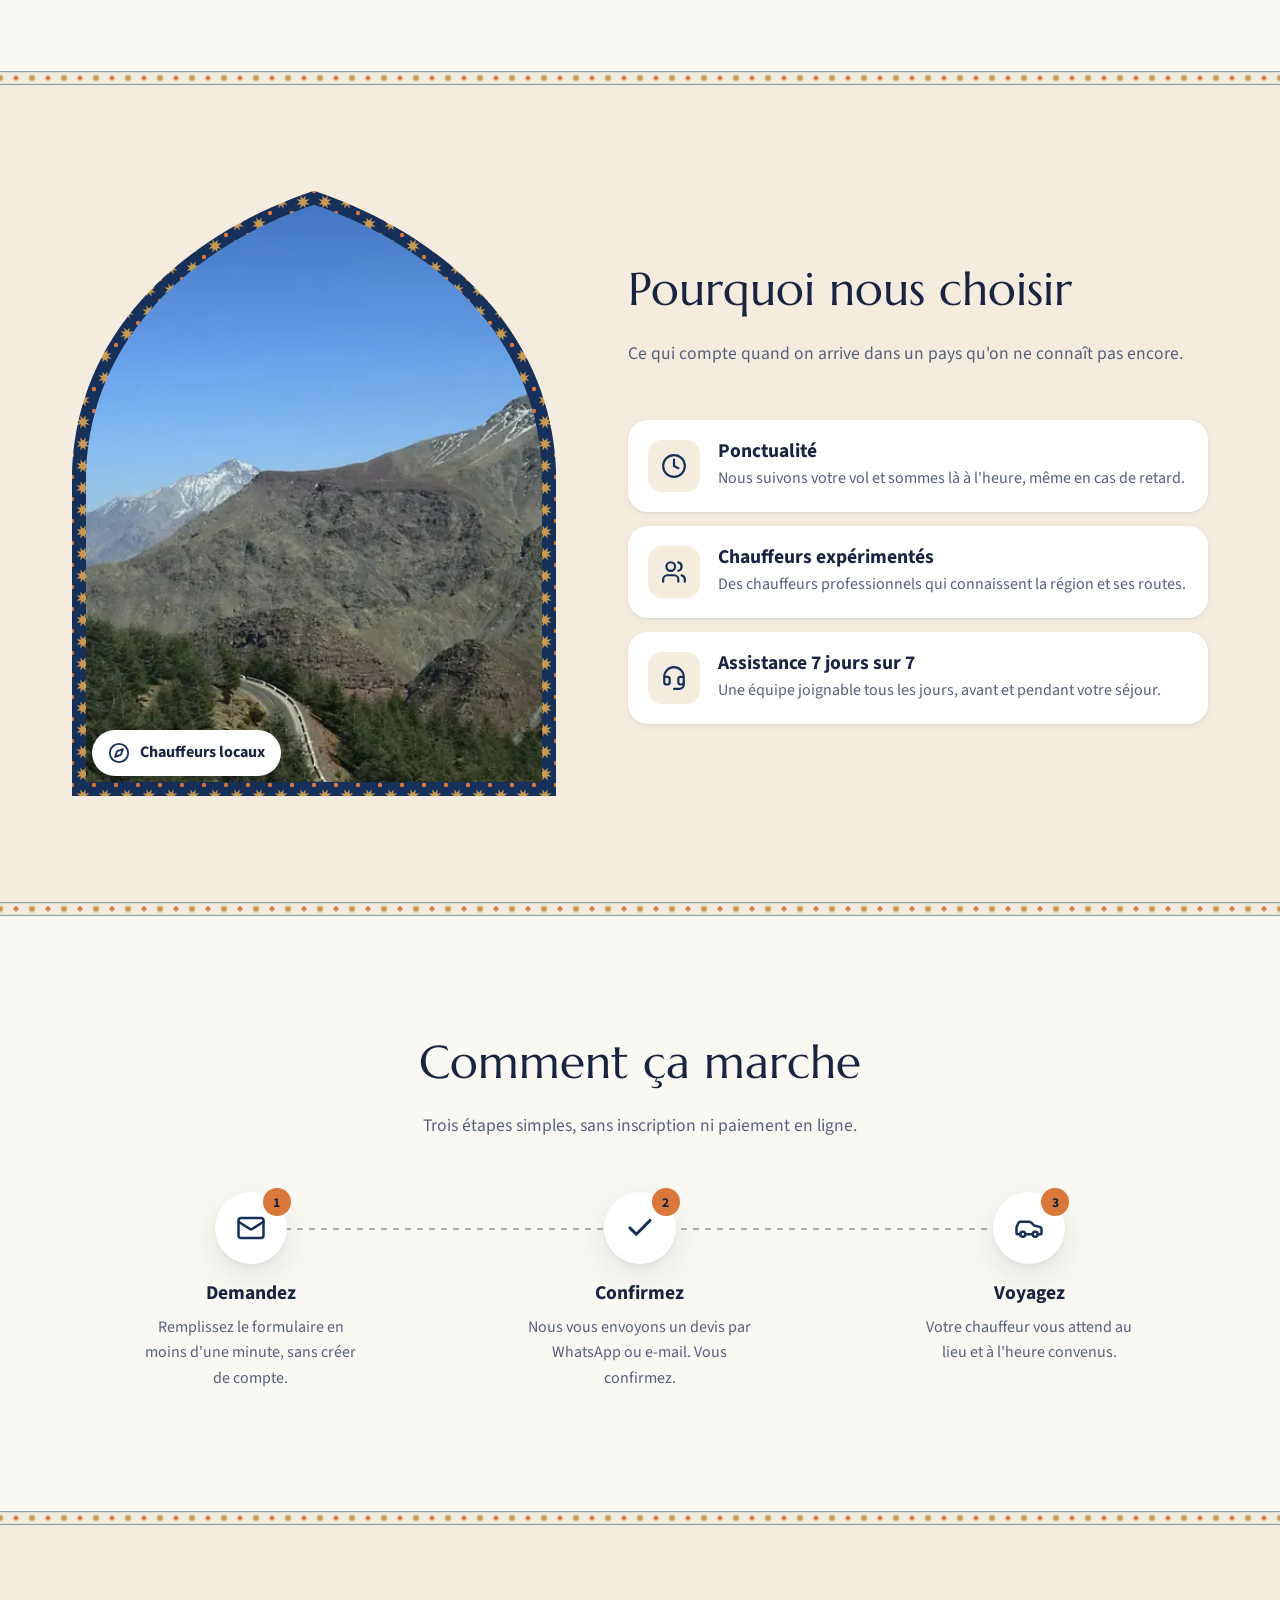
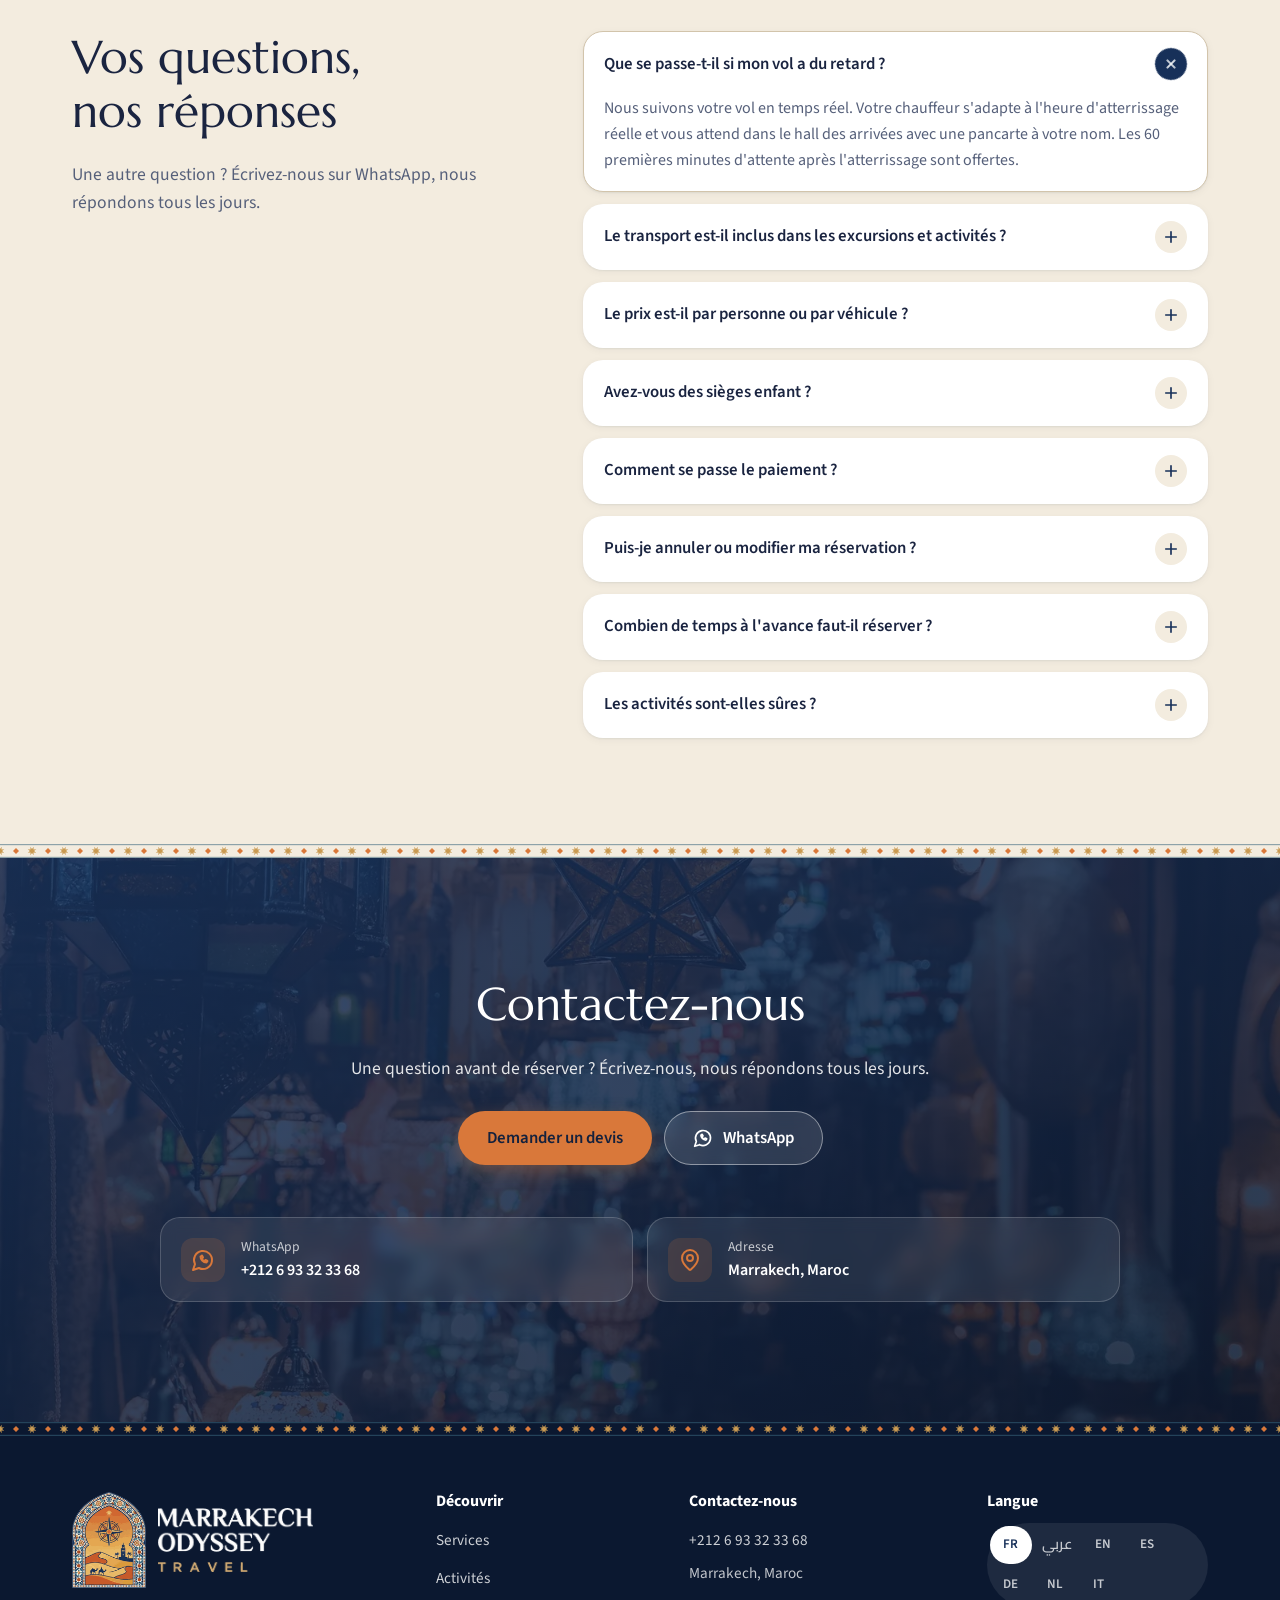
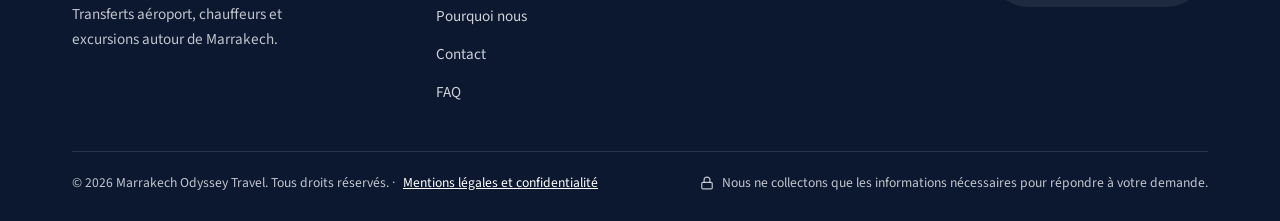
==== commit effea277: "Site icon from the emblem, so Google shows the logo instead of a globe - favicon.ico (16/32/48) at t" ====
--- a/index.html
+++ b/index.html
@@ -7,7 +7,7 @@
   <meta name="description" content="Transferts aéroport, véhicule avec chauffeur et excursions autour de Marrakech.">
   <meta name="theme-color" content="#173059">
   <!--SEO-->
-  <link rel="icon" type="image/svg+xml" href="images/favicon.svg">
+  <!--ICONS-->
   <script>
     /* security: never show the site inside another site's frame (clickjacking):
        hide everything, then try to open the site normally in the whole window */
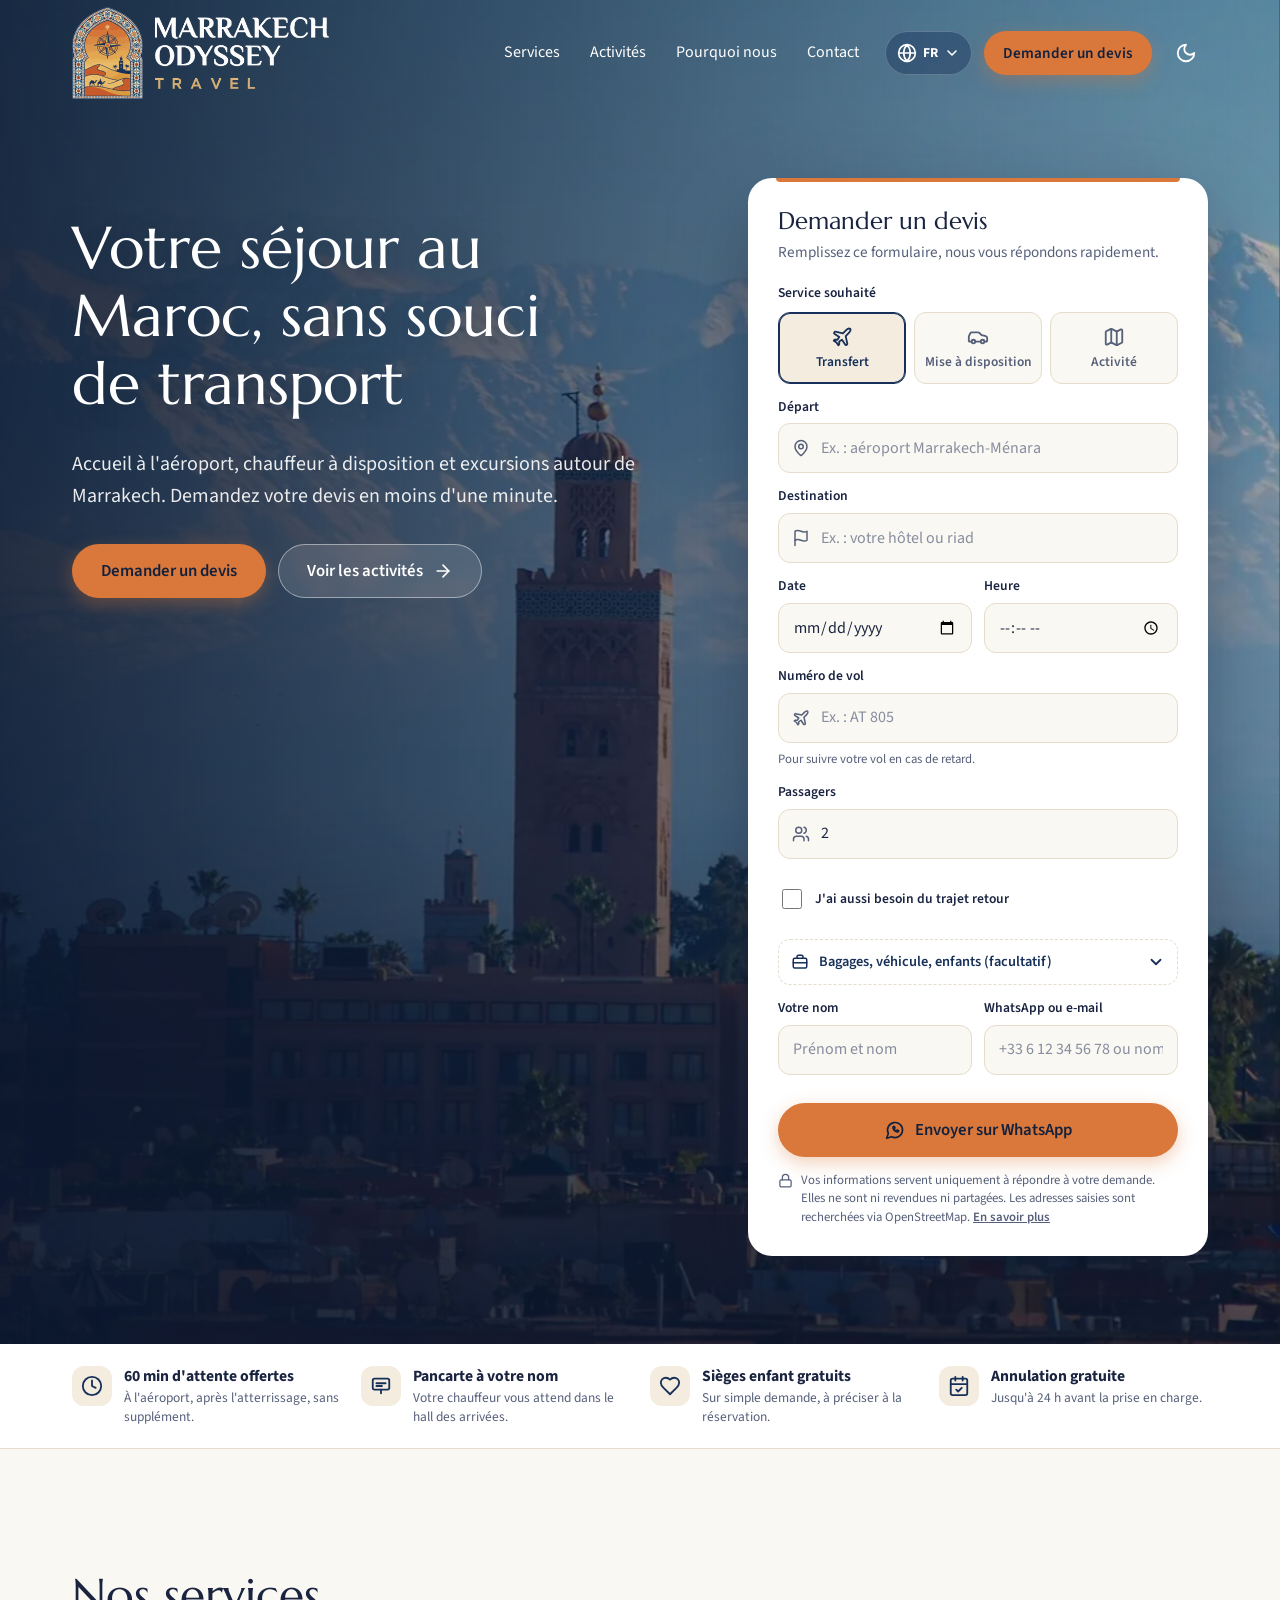
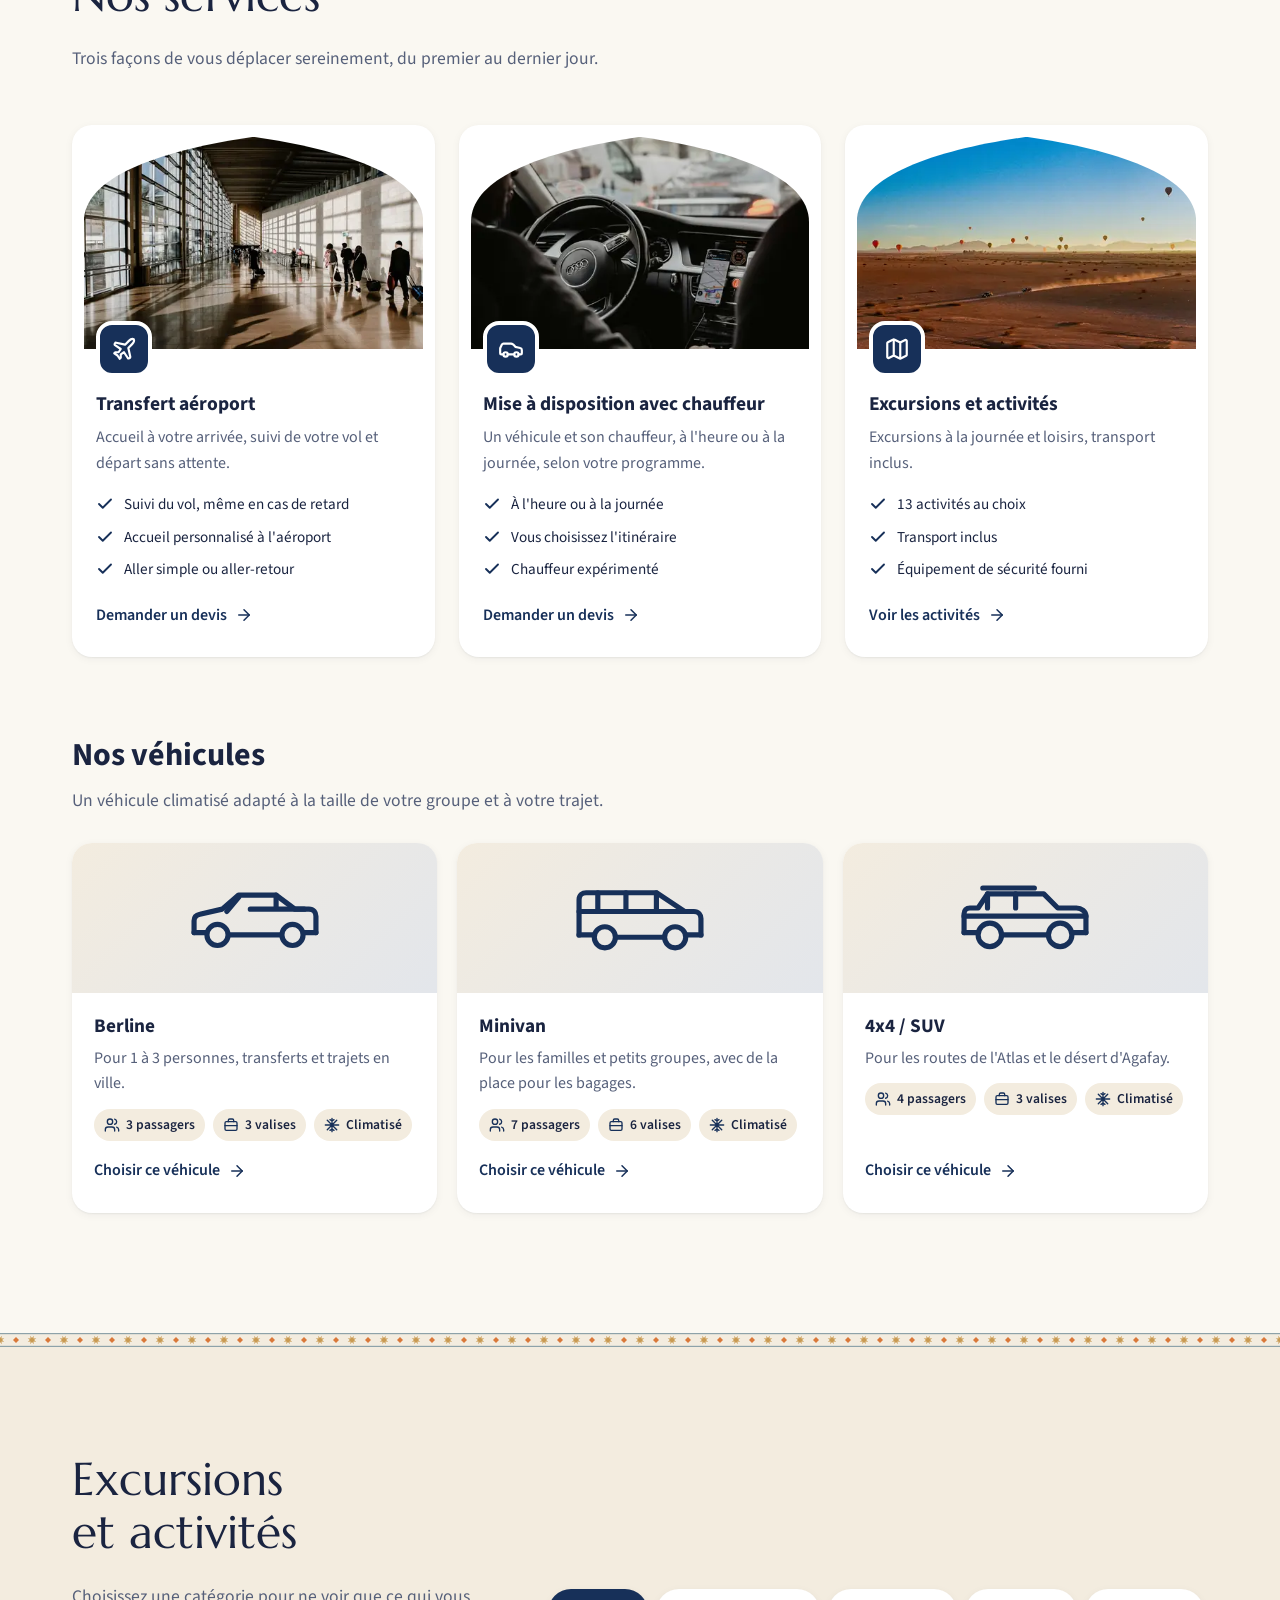
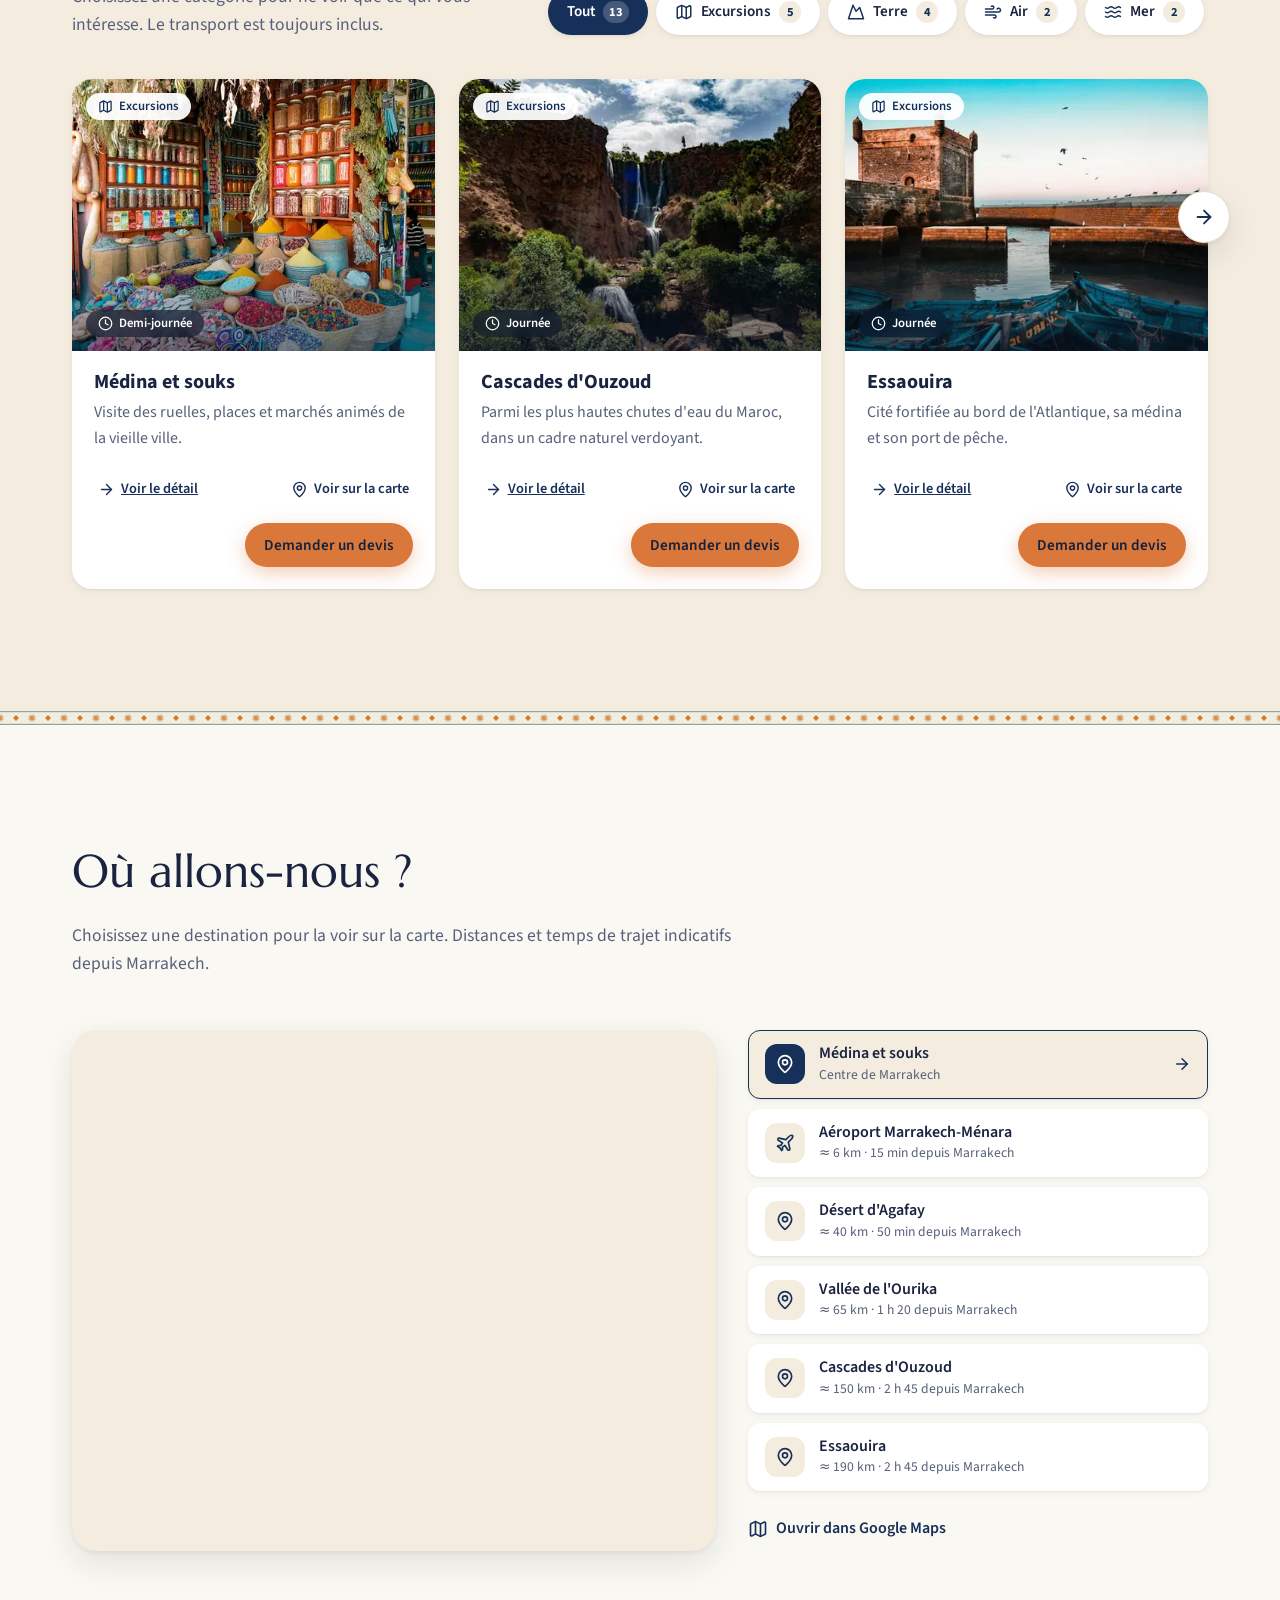
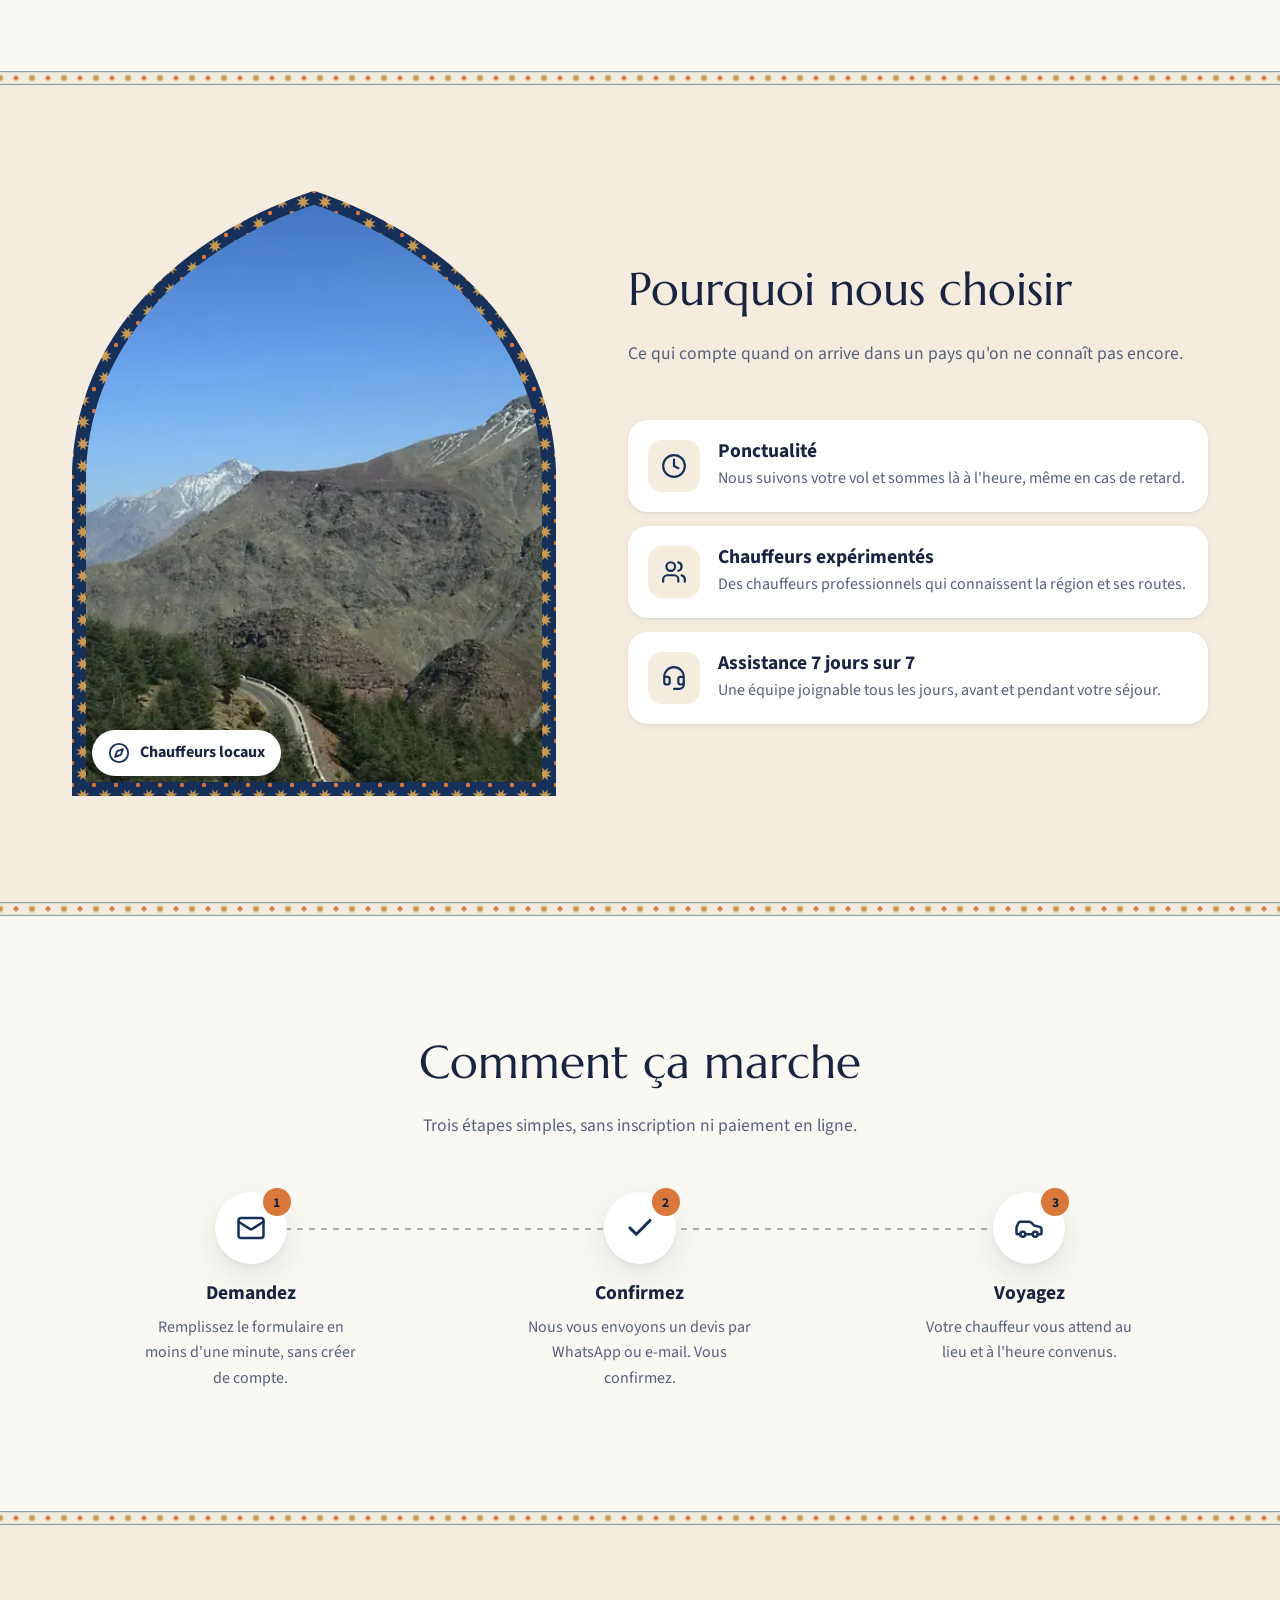
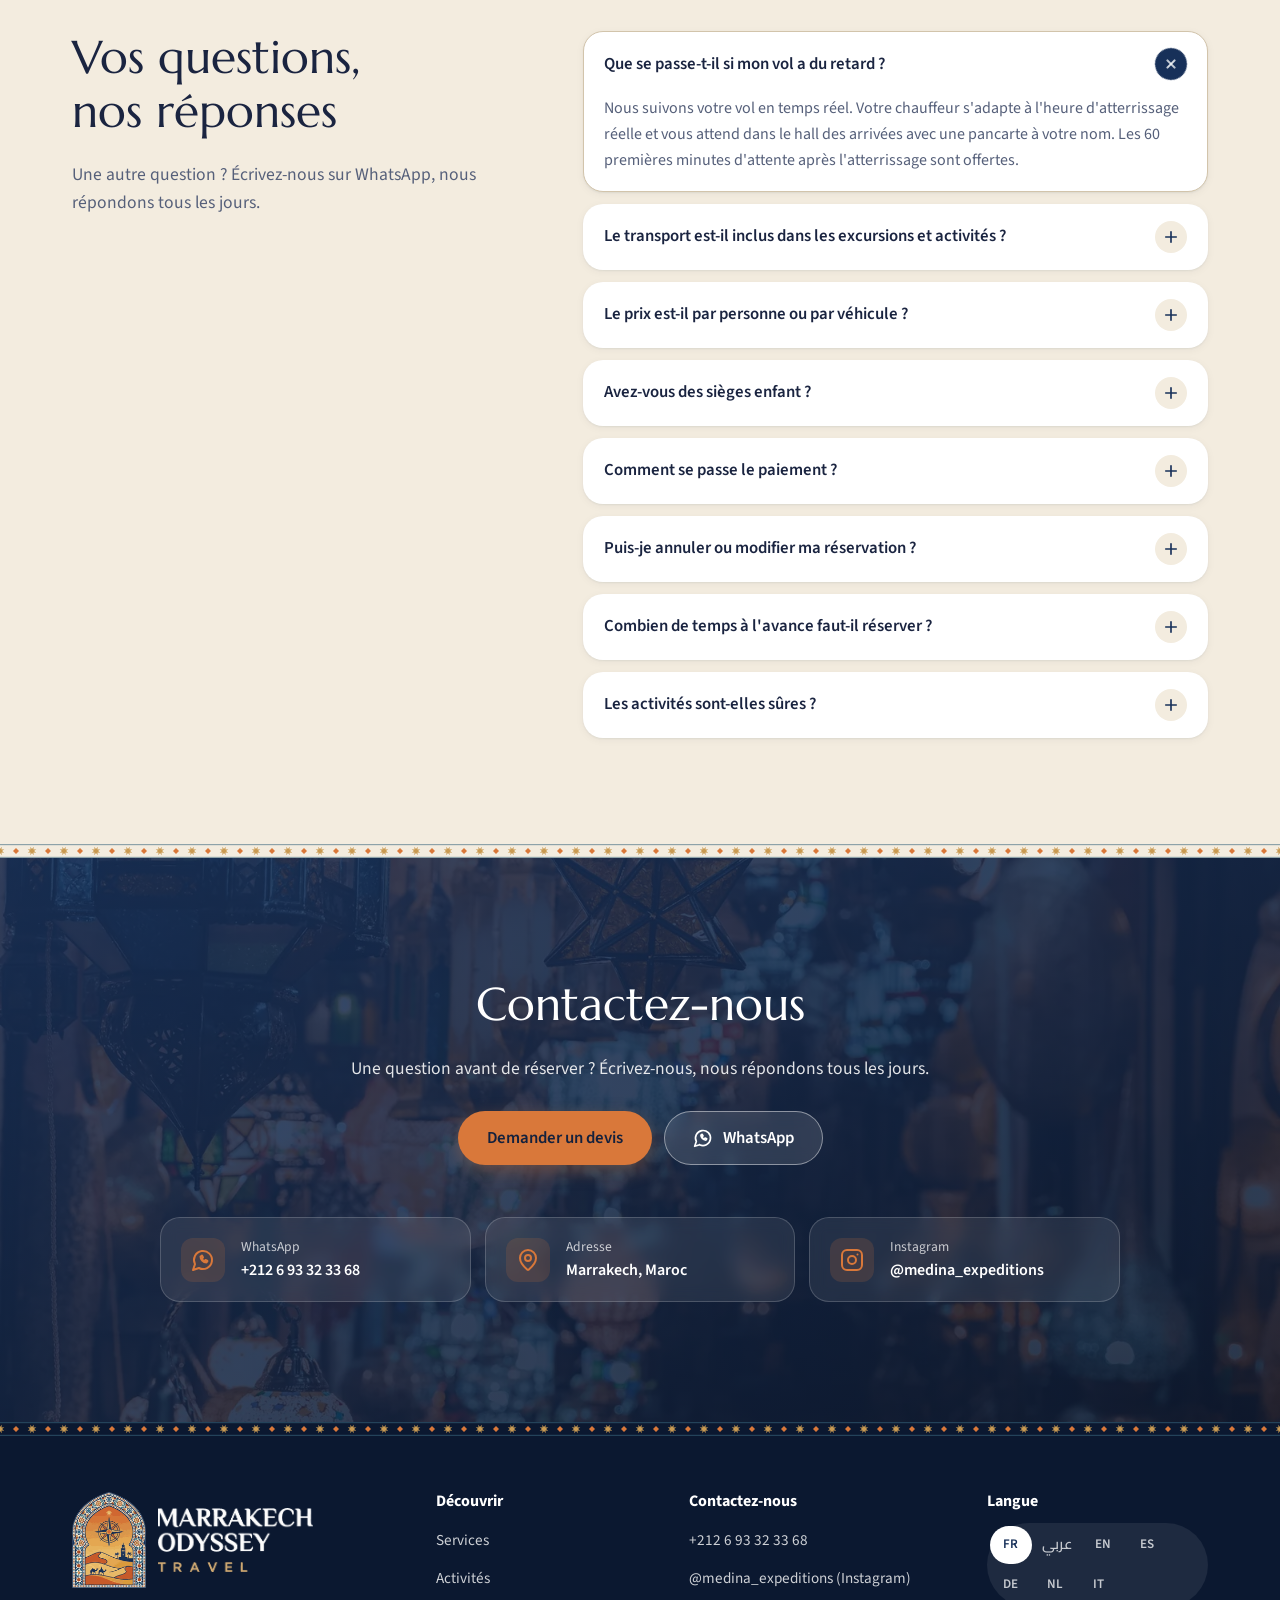
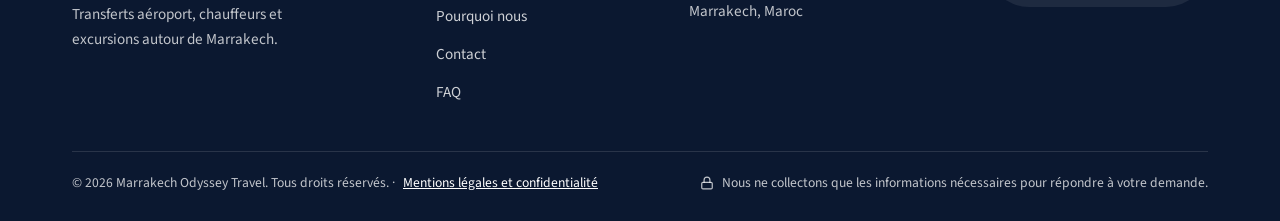
==== commit 0a18add5: "Instagram: link in the contact section, footer and Google data Co-Authored-By: Claude Opus 5.5 <nore" ====
--- a/index.html
+++ b/index.html
@@ -41,6 +41,7 @@
     <symbol id="i-shield" viewBox="0 0 24 24" fill="none" stroke="currentColor" stroke-width="2" stroke-linecap="round" stroke-linejoin="round"><path d="M20 13c0 5-3.5 7.5-7.66 8.95a1 1 0 0 1-.67-.01C7.5 20.5 4 18 4 13V6a1 1 0 0 1 1-1c2 0 4.5-1.2 6.24-2.72a1.17 1.17 0 0 1 1.52 0C14.51 3.81 17 5 19 5a1 1 0 0 1 1 1z"/><path d="m9 12 2 2 4-4"/></symbol>
     <symbol id="i-users" viewBox="0 0 24 24" fill="none" stroke="currentColor" stroke-width="2" stroke-linecap="round" stroke-linejoin="round"><path d="M16 21v-2a4 4 0 0 0-4-4H6a4 4 0 0 0-4 4v2"/><circle cx="9" cy="7" r="4"/><path d="M22 21v-2a4 4 0 0 0-3-3.87"/><path d="M16 3.13a4 4 0 0 1 0 7.75"/></symbol>
     <symbol id="i-headset" viewBox="0 0 24 24" fill="none" stroke="currentColor" stroke-width="2" stroke-linecap="round" stroke-linejoin="round"><path d="M3 11h3a2 2 0 0 1 2 2v3a2 2 0 0 1-2 2H5a2 2 0 0 1-2-2v-5Zm0 0a9 9 0 1 1 18 0m0 0v5a2 2 0 0 1-2 2h-1a2 2 0 0 1-2-2v-3a2 2 0 0 1 2-2h3Z"/><path d="M21 16v2a4 4 0 0 1-4 4h-5"/></symbol>
+    <symbol id="i-instagram" viewBox="0 0 24 24" fill="none" stroke="currentColor" stroke-width="2" stroke-linecap="round" stroke-linejoin="round"><rect width="20" height="20" x="2" y="2" rx="5"/><circle cx="12" cy="12" r="4"/><path d="M17.5 6.5h.01"/></symbol>
     <symbol id="i-mail" viewBox="0 0 24 24" fill="none" stroke="currentColor" stroke-width="2" stroke-linecap="round" stroke-linejoin="round"><rect width="20" height="16" x="2" y="4" rx="2"/><path d="m22 7-8.97 5.7a1.94 1.94 0 0 1-2.06 0L2 7"/></symbol>
     <symbol id="i-pin" viewBox="0 0 24 24" fill="none" stroke="currentColor" stroke-width="2" stroke-linecap="round" stroke-linejoin="round"><path d="M20 10c0 4.993-5.539 10.193-7.399 11.799a1 1 0 0 1-1.202 0C9.539 20.193 4 14.993 4 10a8 8 0 0 1 16 0"/><circle cx="12" cy="10" r="3"/></symbol>
     <symbol id="i-lock" viewBox="0 0 24 24" fill="none" stroke="currentColor" stroke-width="2" stroke-linecap="round" stroke-linejoin="round"><rect width="18" height="11" x="3" y="11" rx="2"/><path d="M7 11V7a5 5 0 0 1 10 0v4"/></symbol>
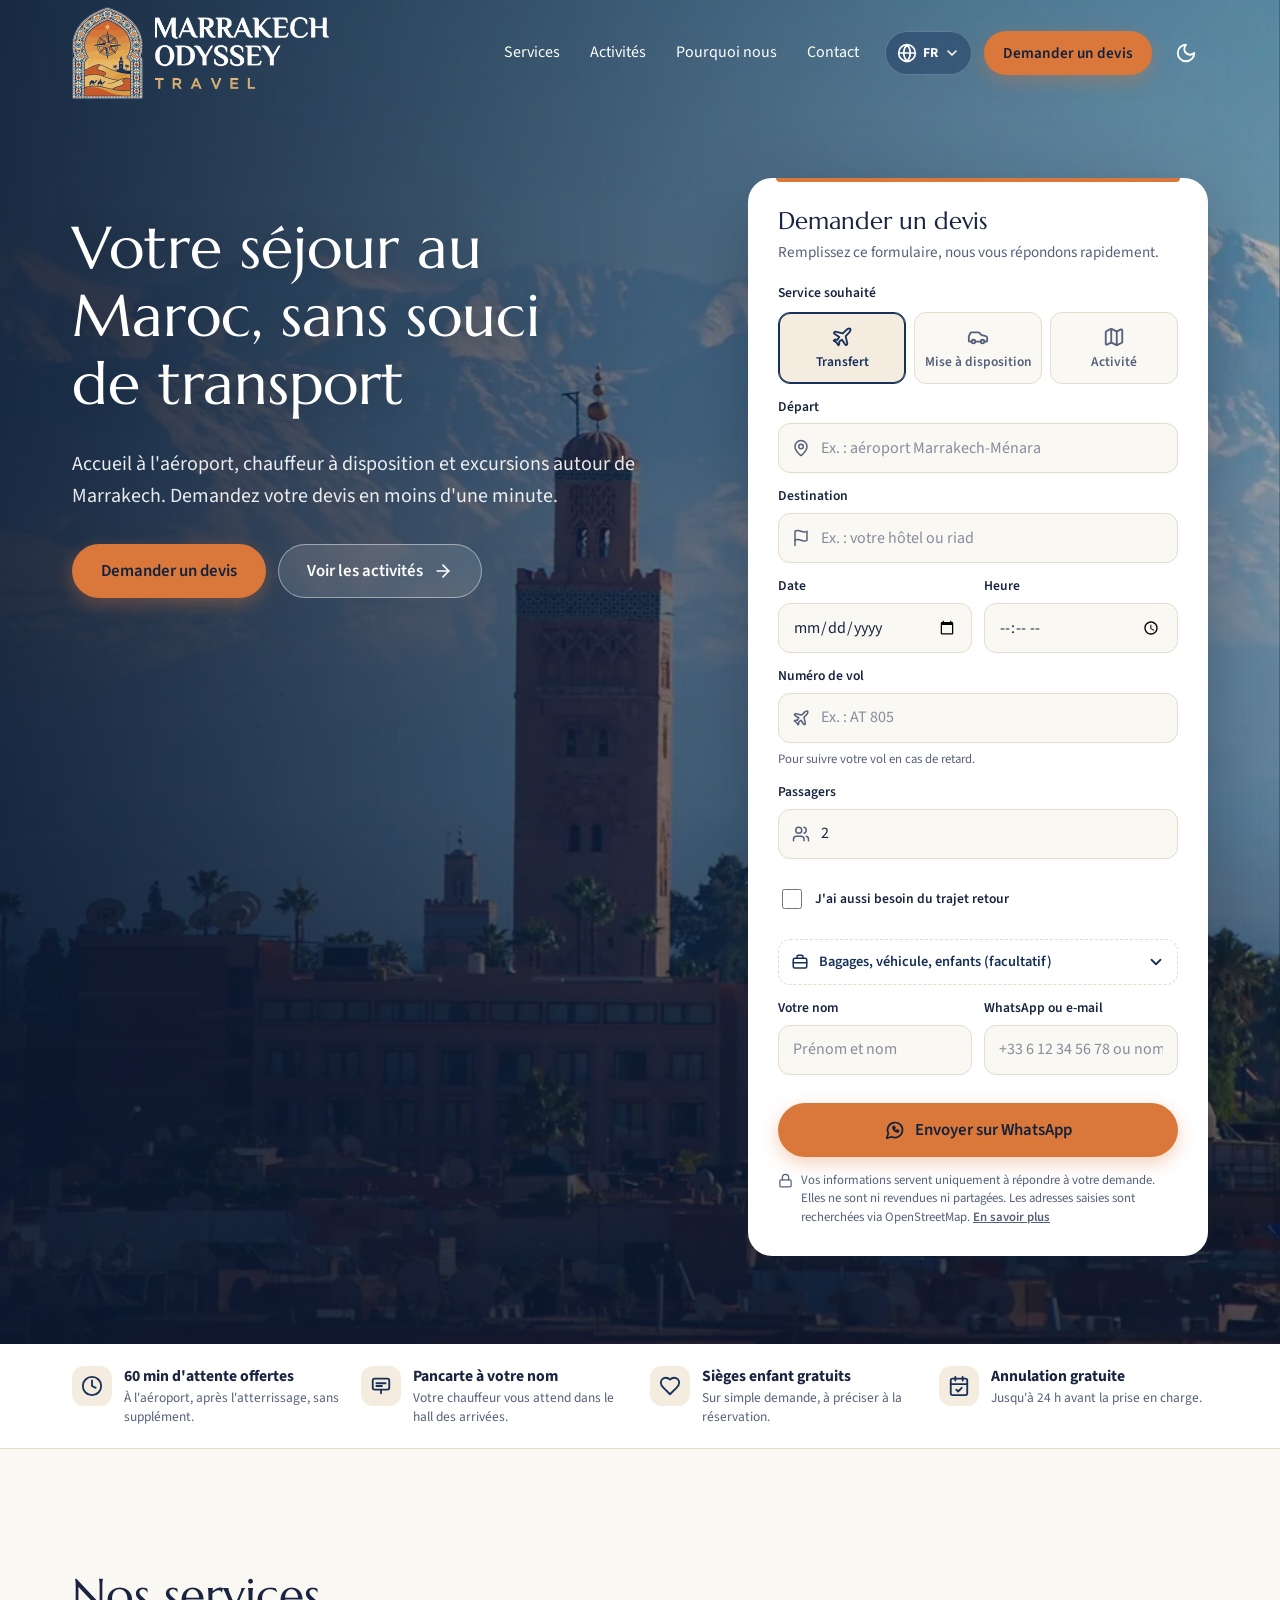
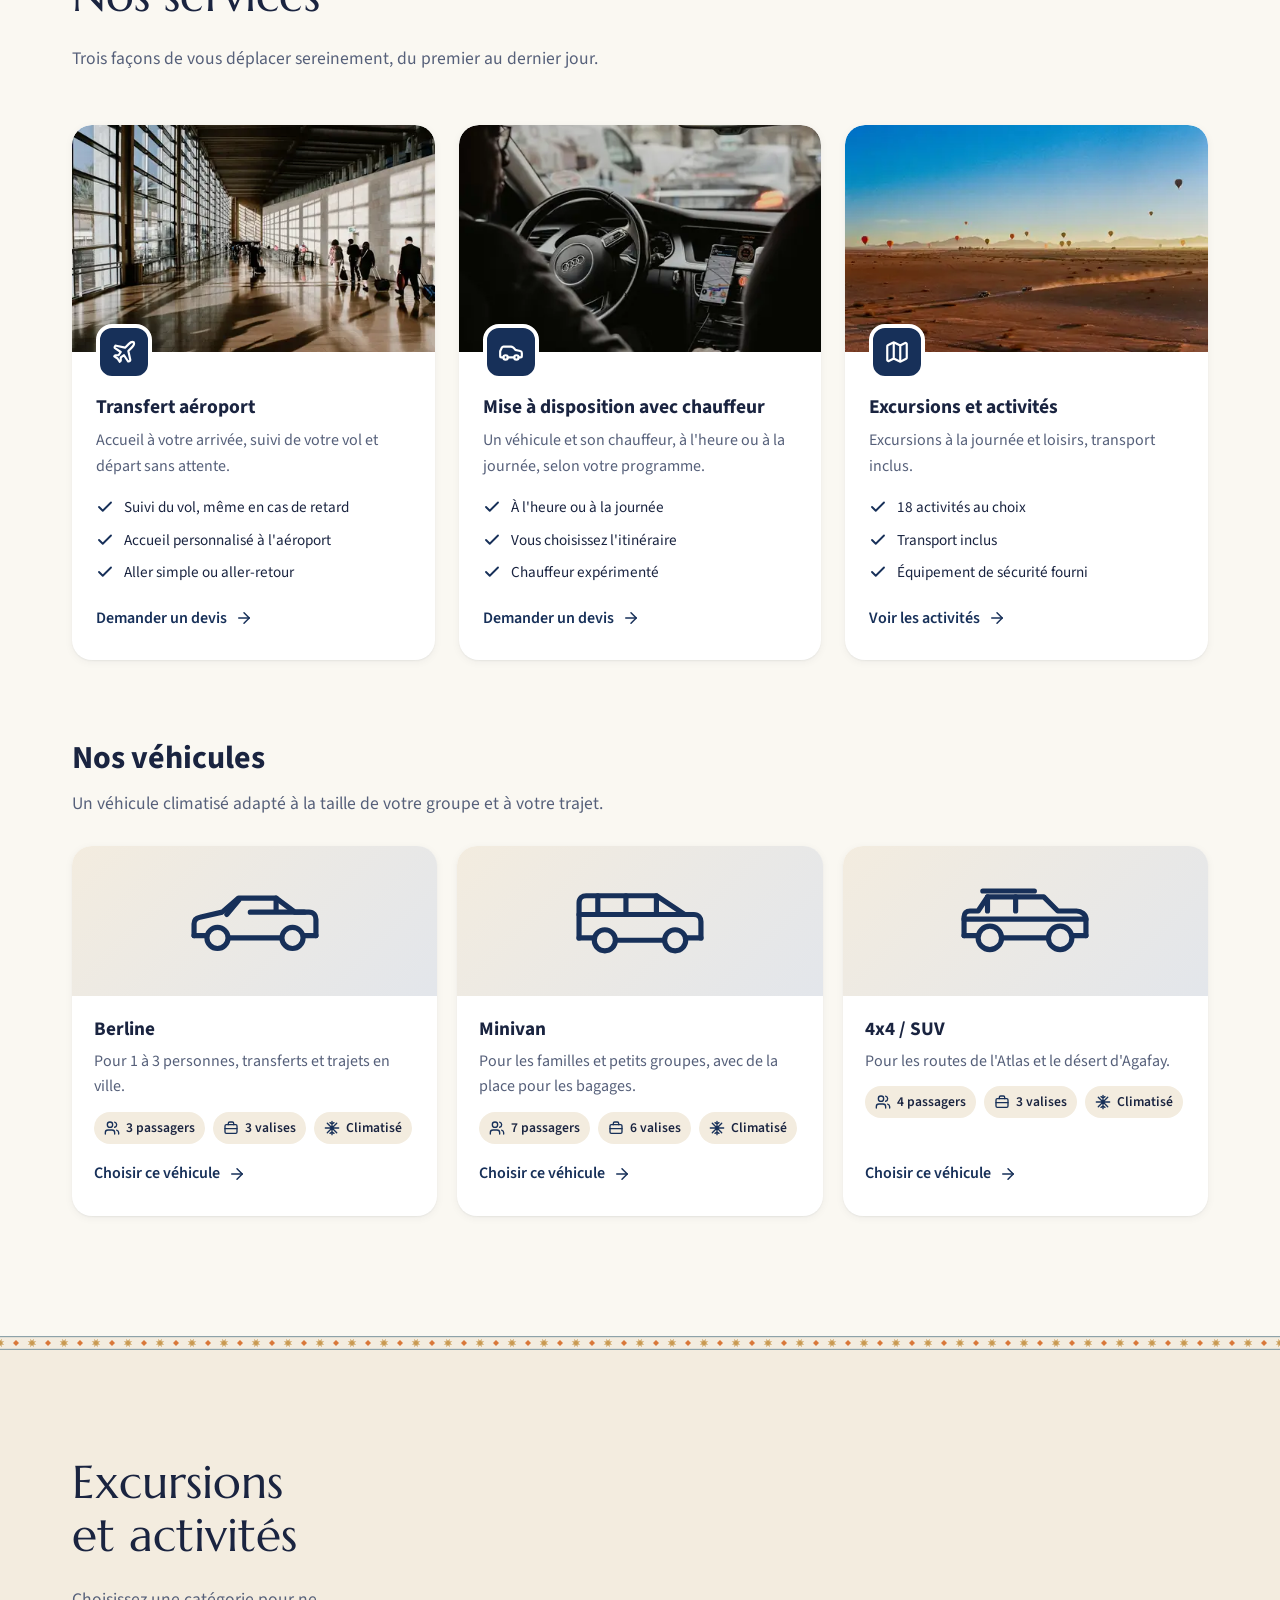
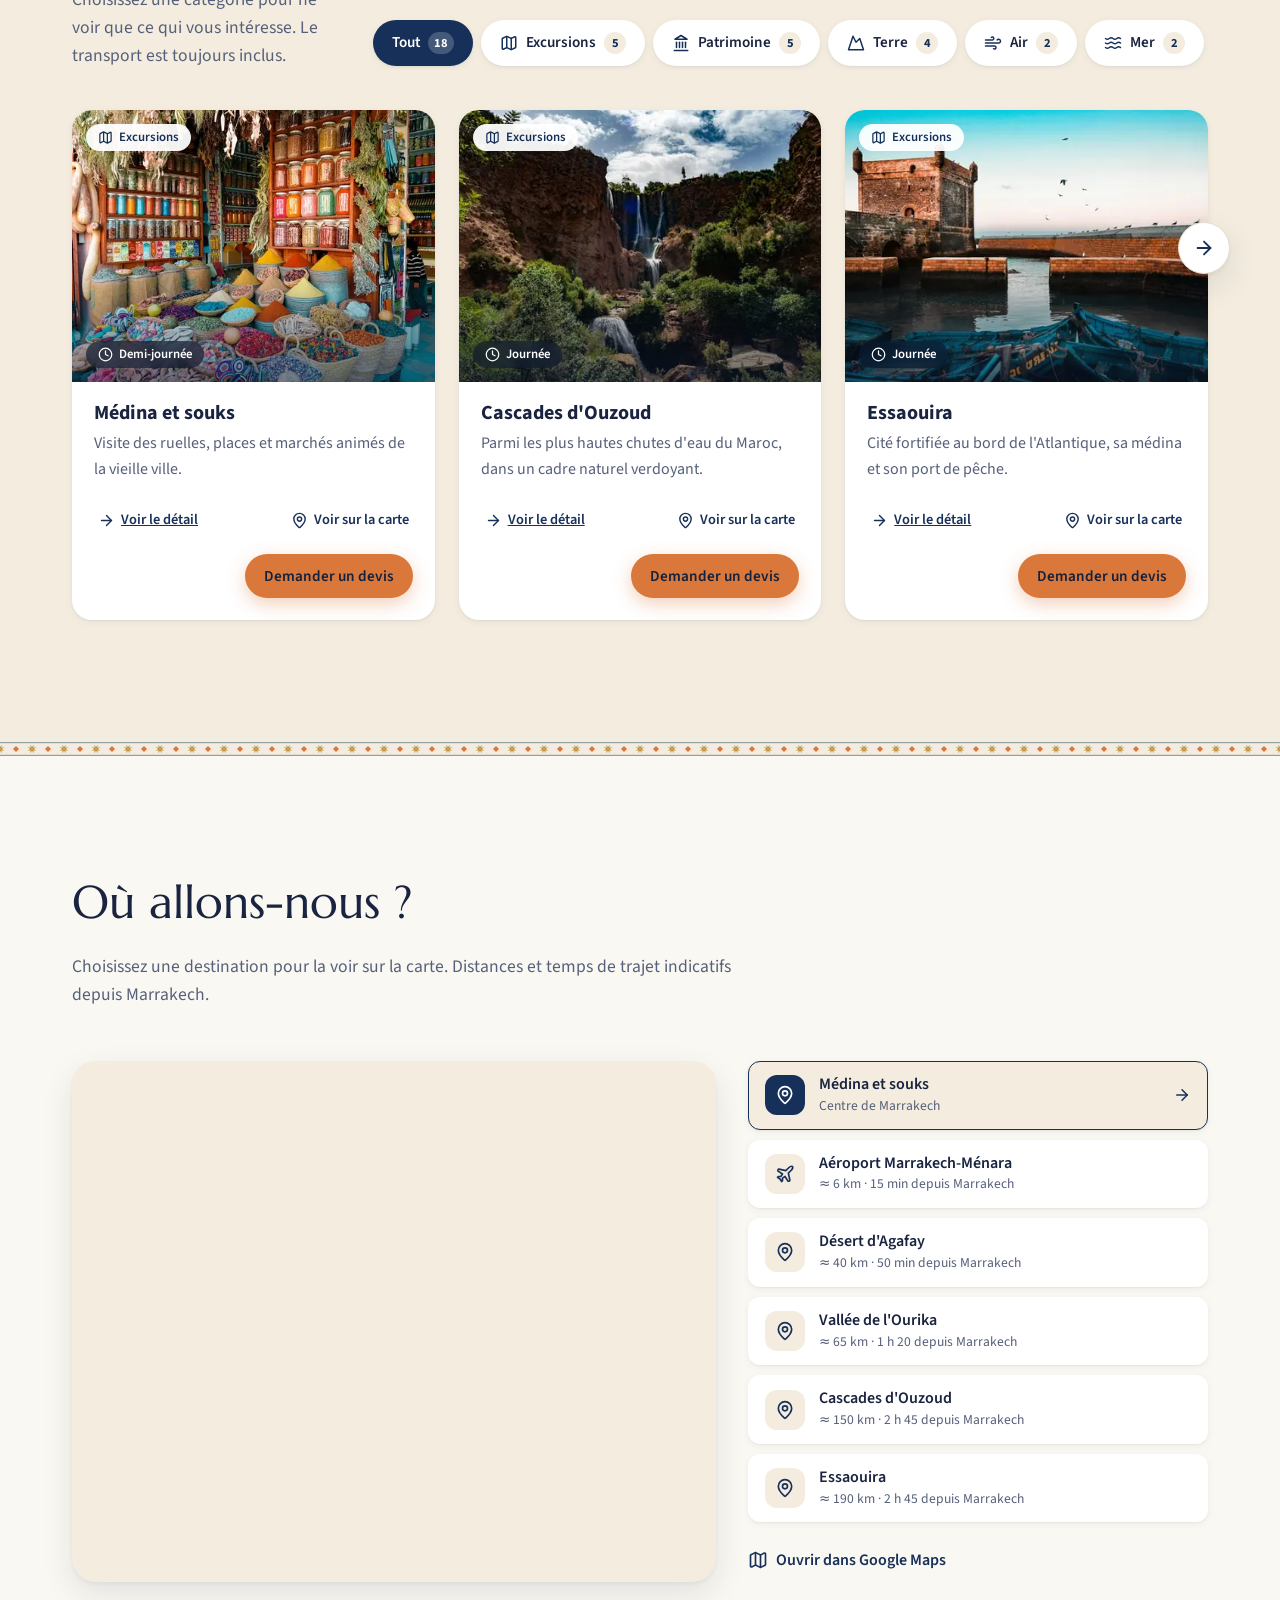
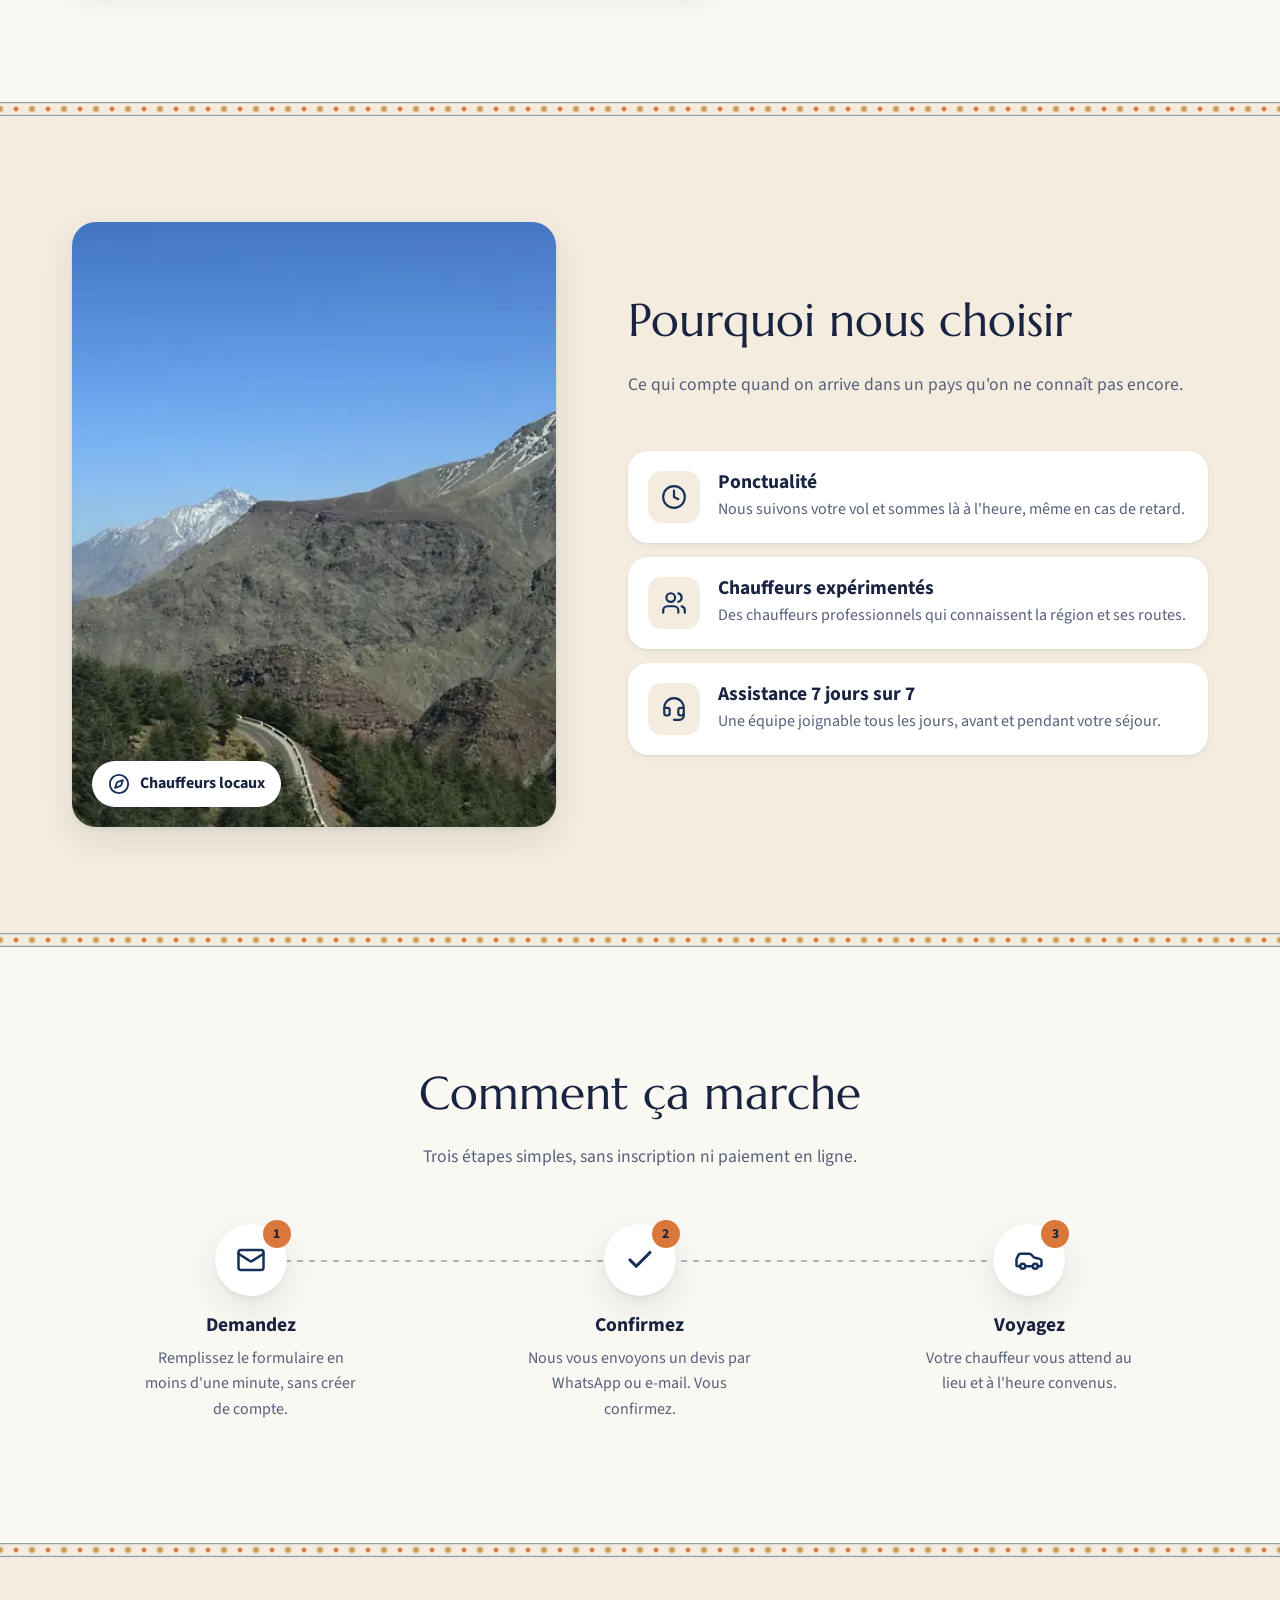
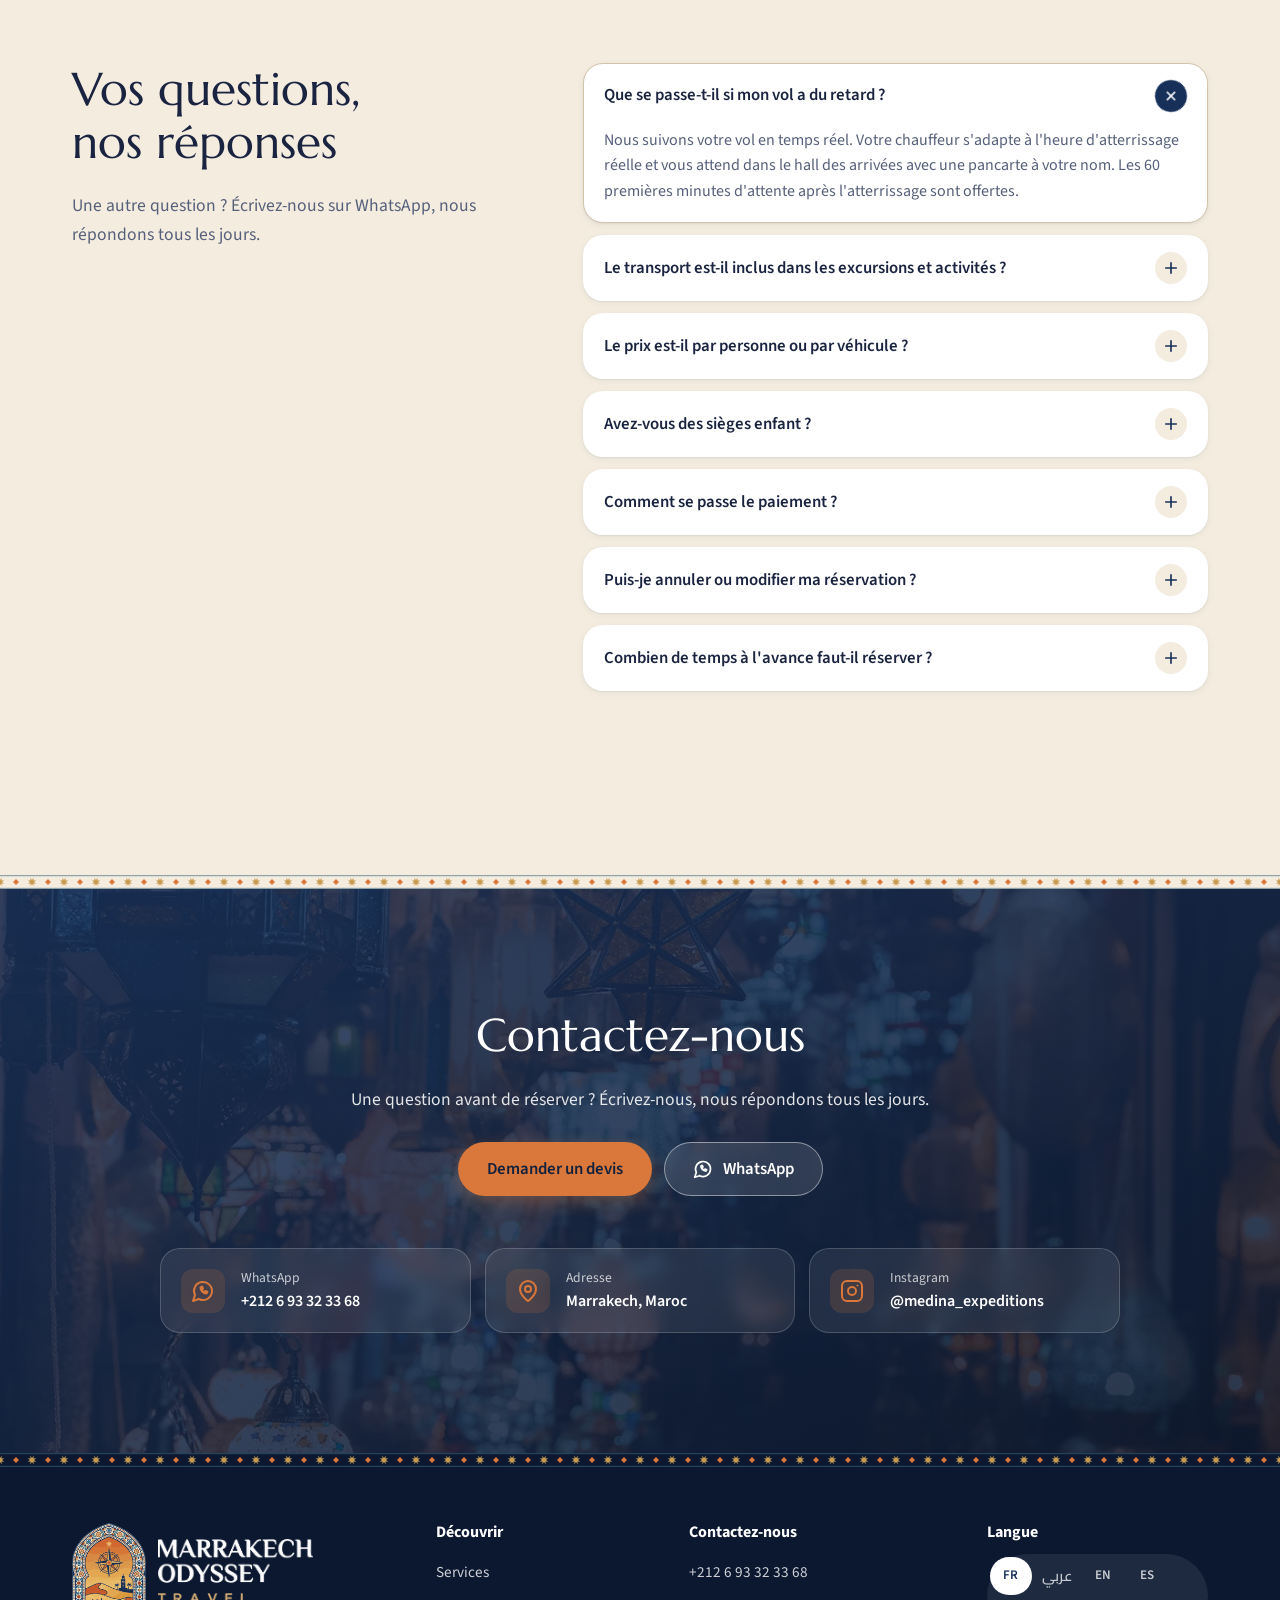
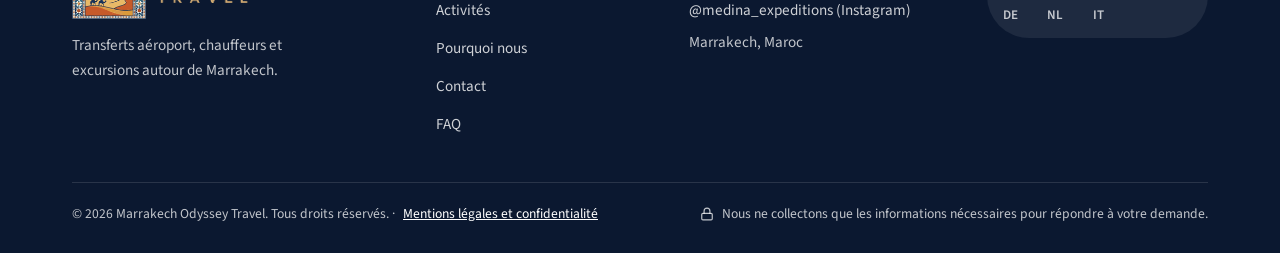
==== commit a58159dc: "Heritage: Bahia Palace, Majorelle Garden, Saadian Tombs, Ben Youssef Madrasa, El Badi Palace New 'He" ====
--- a/index.html
+++ b/index.html
@@ -33,6 +33,7 @@
     <symbol id="i-plane" viewBox="0 0 24 24" fill="none" stroke="currentColor" stroke-width="2" stroke-linecap="round" stroke-linejoin="round"><path d="M17.8 19.2 16 11l3.5-3.5C21 6 21.5 4 21 3c-1-.5-3 0-4.5 1.5L13 8 4.8 6.2c-.5-.1-.9.1-1.1.5l-.3.5c-.2.5-.1 1 .3 1.3L9 12l-2 3H4l-1 1 3 2 2 3 1-1v-3l3-2 3.5 5.3c.3.4.8.5 1.3.3l.5-.2c.4-.3.6-.7.5-1.2z"/></symbol>
     <symbol id="i-car" viewBox="0 0 24 24" fill="none" stroke="currentColor" stroke-width="2" stroke-linecap="round" stroke-linejoin="round"><path d="M19 17h2c.6 0 1-.4 1-1v-3c0-.9-.7-1.7-1.5-1.9C18.7 10.6 16 10 16 10s-1.3-1.4-2.2-2.3c-.5-.4-1.1-.7-1.8-.7H5c-.6 0-1.1.4-1.4.9l-1.4 2.9A3.7 3.7 0 0 0 2 12v4c0 .6.4 1 1 1h2"/><circle cx="7" cy="17" r="2"/><path d="M9 17h6"/><circle cx="17" cy="17" r="2"/></symbol>
     <symbol id="i-map" viewBox="0 0 24 24" fill="none" stroke="currentColor" stroke-width="2" stroke-linecap="round" stroke-linejoin="round"><path d="M14.106 5.553a2 2 0 0 0 1.788 0l3.659-1.83A1 1 0 0 1 21 4.619v12.764a1 1 0 0 1-.553.894l-4.553 2.277a2 2 0 0 1-1.788 0l-4.212-2.106a2 2 0 0 0-1.788 0l-3.659 1.83A1 1 0 0 1 3 19.381V6.618a1 1 0 0 1 .553-.894l4.553-2.277a2 2 0 0 1 1.788 0z"/><path d="M15 5.764v15"/><path d="M9 3.236v15"/></symbol>
+    <symbol id="i-landmark" viewBox="0 0 24 24" fill="none" stroke="currentColor" stroke-width="2" stroke-linecap="round" stroke-linejoin="round"><path d="M3 22h18"/><path d="M6 18v-7"/><path d="M10 18v-7"/><path d="M14 18v-7"/><path d="M18 18v-7"/><path d="M12 2 20 7H4Z"/></symbol>
     <symbol id="i-mountain" viewBox="0 0 24 24" fill="none" stroke="currentColor" stroke-width="2" stroke-linecap="round" stroke-linejoin="round"><path d="m8 3 4 8 5-5 5 15H2L8 3z"/></symbol>
     <symbol id="i-wind" viewBox="0 0 24 24" fill="none" stroke="currentColor" stroke-width="2" stroke-linecap="round" stroke-linejoin="round"><path d="M12.8 19.6A2 2 0 1 0 14 16H2"/><path d="M17.5 8a2.5 2.5 0 1 1 2 4H2"/><path d="M9.8 4.4A2 2 0 1 1 11 8H2"/></symbol>
     <symbol id="i-waves" viewBox="0 0 24 24" fill="none" stroke="currentColor" stroke-width="2" stroke-linecap="round" stroke-linejoin="round"><path d="M2 6c.6.5 1.2 1 2.5 1C7 7 7 5 9.5 5c2.6 0 2.4 2 5 2 2.5 0 2.5-2 5-2 1.3 0 1.9.5 2.5 1"/><path d="M2 12c.6.5 1.2 1 2.5 1 2.5 0 2.5-2 5-2 2.6 0 2.4 2 5 2 2.5 0 2.5-2 5-2 1.3 0 1.9.5 2.5 1"/><path d="M2 18c.6.5 1.2 1 2.5 1 2.5 0 2.5-2 5-2 2.6 0 2.4 2 5 2 2.5 0 2.5-2 5-2 1.3 0 1.9.5 2.5 1"/></symbol>
--- a/css/styles.css
+++ b/css/styles.css
@@ -436,7 +436,8 @@
   display: flex; align-items: center;
   background: var(--color-primary-dark);
 }
-.hero-media { position: absolute; inset: 0; z-index: -2; }
+.hero-media { position: absolute; inset: 0; z-index: -2; transform: translate3d(0, calc(var(--hero-y, 0) * .4px), 0); will-change: transform; }
+.hero-copy { transform: translate3d(0, calc(var(--hero-y, 0) * -.12px), 0); opacity: calc(1 - var(--hero-y, 0) / 900); }
 .hero-media img { width: 100%; height: 100%; object-fit: cover; object-position: center 35%; animation: kenburns 18s var(--ease) both; }
 .hero::before {
   content: ""; position: absolute; inset: 0; z-index: -1;
@@ -676,6 +677,17 @@
   display: flex; flex-direction: column; transition: transform .35s var(--ease), box-shadow .35s;
 }
 .activity-card:hover { transform: translateY(-6px); box-shadow: var(--shadow); }
+.activity-card { position: relative; }
+.activity-card::before {
+  content: ""; position: absolute; inset: 0; z-index: 3; pointer-events: none; border-radius: inherit;
+  background: radial-gradient(circle at var(--mx, 50%) var(--my, 50%), rgba(255,255,255,.22), transparent 50%);
+  opacity: 0; transition: opacity .3s;
+}
+.activity-card.is-tilting {
+  transform: perspective(900px) rotateX(var(--rx, 0deg)) rotateY(var(--ry, 0deg)) translateY(-6px);
+  transition: transform .12s linear, box-shadow .35s;
+}
+.activity-card.is-tilting::before { opacity: 1; }
 .activity-card[hidden] { display: none; }
 .activity-media { position: relative; aspect-ratio: 4 / 3; overflow: hidden; background: var(--color-band); }
 .activity-media img { position: absolute; inset: 0; width: 100%; height: 100%; object-fit: cover; transition: transform .8s var(--ease); }
@@ -893,6 +905,14 @@
 .legal-header-inner { display: flex; align-items: center; gap: 12px; min-height: var(--header-h-legal); }
 .legal-header .brand-logo { width: 60px; height: 78px; }
 .legal-header .bw { height: 60px; }
+/* Shrinking header (like the home page): big logo on arrival, compact bar once the visitor scrolls */
+.legal-header { transition: box-shadow .3s; }
+.legal-header-inner { transition: min-height .35s var(--ease); }
+.legal-header .brand-logo { transition: width .35s var(--ease), height .35s var(--ease); }
+.legal-header.is-scrolled { box-shadow: 0 6px 20px rgba(0,0,0,.08); }
+.legal-header.is-scrolled .legal-header-inner { min-height: var(--header-h-compact); }
+.legal-header.is-scrolled .brand-logo { width: 43px; height: 56px; }
+.legal-header.is-scrolled .bw { height: 44px; }
 .lang-links a {
   display: grid; place-items: center; min-width: 42px; min-height: 38px; padding: 0 8px; border-radius: 999px;
   font: 600 .82rem/1 var(--font-body); color: var(--color-text-muted); text-decoration: none;
@@ -906,6 +926,8 @@
   .legal-header .brand { gap: 6px; }
   .legal-header .brand-logo { width: 45px; height: 58px; }
   .legal-header .bw { height: 54px; }
+  .legal-header.is-scrolled .brand-logo { width: 35px; height: 46px; }
+  .legal-header.is-scrolled .bw { height: 40px; }
   .legal-header .lang-menu-btn { padding: 0 10px; }
   .legal-header .lang-menu-btn .lang-chevron { display: none; }
 }
@@ -1031,8 +1053,6 @@
 
 /* ========================= MOROCCAN IDENTITY (from the logo) ========================= */
 :root {
-  --arch: url("data:image/svg+xml,%3Csvg xmlns='http://www.w3.org/2000/svg' viewBox='0 0 100 100' preserveAspectRatio='none'%3E%3Cpath d='M0 100V48C0 23 24 7 50 0C76 7 100 23 100 48V100Z'/%3E%3C/svg%3E");
-  --arch-wide: url("data:image/svg+xml,%3Csvg xmlns='http://www.w3.org/2000/svg' viewBox='0 0 100 100' preserveAspectRatio='none'%3E%3Cpath d='M0 100V40C0 18 24 6 50 0C76 6 100 18 100 40V100Z'/%3E%3C/svg%3E");
   --zellige-tile: url("data:image/svg+xml,%3Csvg xmlns='http://www.w3.org/2000/svg' width='22' height='22' viewBox='0 0 22 22'%3E%3Crect width='22' height='22' fill='%23173059'/%3E%3Cpolygon points='17.47,13.68 13.23,13.23 13.68,17.47 11.00,14.15 8.32,17.47 8.77,13.23 4.53,13.68 7.85,11.00 4.53,8.32 8.77,8.77 8.32,4.53 11.00,7.85 13.68,4.53 13.23,8.77 17.47,8.32 14.15,11.00' fill='%23C99A52'/%3E%3Ccircle cx='0' cy='0' r='2.2' fill='%23D9783A'/%3E%3Ccircle cx='22' cy='0' r='2.2' fill='%23D9783A'/%3E%3Ccircle cx='0' cy='22' r='2.2' fill='%23D9783A'/%3E%3Ccircle cx='22' cy='22' r='2.2' fill='%23D9783A'/%3E%3C/svg%3E");
   --zellige-strip: url("data:image/svg+xml,%3Csvg xmlns='http://www.w3.org/2000/svg' width='32' height='14' viewBox='0 0 32 14'%3E%3Crect y='0' width='32' height='1.2' fill='%2339657B' opacity='.55'/%3E%3Crect y='12.8' width='32' height='1.2' fill='%2339657B' opacity='.55'/%3E%3Cpolygon points='20.25,8.76 17.46,8.46 17.76,11.25 16.00,9.07 14.24,11.25 14.54,8.46 11.75,8.76 13.93,7.00 11.75,5.24 14.54,5.54 14.24,2.75 16.00,4.93 17.76,2.75 17.46,5.54 20.25,5.24 18.07,7.00' fill='%23C99A52'/%3E%3Cpolygon points='0,4 3,7 0,10 -3,7' fill='%23D9783A'/%3E%3Cpolygon points='32,4 35,7 32,10 29,7' fill='%23D9783A'/%3E%3C/svg%3E");
 }
@@ -1042,20 +1062,6 @@
   background-repeat: repeat-x; background-position: top center, bottom center; background-size: 32px 14px;
 }
 .site-footer { background-image: var(--zellige-strip); background-position: top center; padding-top: 70px; }
-/* "Why us" photo: framed in the logo's pointed arch, with a band of gold stars like the logo's tiles */
-.why-media {
-  border-radius: 0; overflow: visible; box-shadow: none; padding: 14px;
-  background: var(--zellige-tile) 0 0 / 22px 22px;
-  -webkit-mask: var(--arch) center / 100% 100% no-repeat; mask: var(--arch) center / 100% 100% no-repeat;
-}
-.why-media img { inset: 14px; width: calc(100% - 28px); height: calc(100% - 28px);
-  -webkit-mask: var(--arch) center / 100% 100% no-repeat; mask: var(--arch) center / 100% 100% no-repeat; }
-@media (max-width: 959px) { .why-media { aspect-ratio: 5 / 5; max-width: 520px; margin-inline: auto; width: 100%; } }
-/* Service photos: an arched window at the top of each card */
-.service-media { margin: 12px 12px 0; }
-.service-media > img { border-radius: 0;
-  -webkit-mask: var(--arch-wide) center / 100% 100% no-repeat; mask: var(--arch-wide) center / 100% 100% no-repeat; }
-.service-icon { inset-inline-start: 12px; }
 
 /* ========================= TRAVEL GUIDES ========================= */
 .guide-grid { display: grid; gap: 24px; grid-template-columns: repeat(auto-fill, minmax(min(100%, 300px), 1fr)); }
@@ -1064,9 +1070,8 @@
   display: flex; flex-direction: column; transition: transform .35s var(--ease), box-shadow .35s;
 }
 .guide-card:hover { transform: translateY(-6px); box-shadow: var(--shadow); }
-.guide-media { position: relative; display: block; aspect-ratio: 16 / 10; margin: 12px 12px 0; }
-.guide-media img { position: absolute; inset: 0; width: 100%; height: 100%; object-fit: cover;
-  -webkit-mask: var(--arch-wide) center / 100% 100% no-repeat; mask: var(--arch-wide) center / 100% 100% no-repeat; }
+.guide-media { position: relative; display: block; aspect-ratio: 16 / 10; }
+.guide-media img { position: absolute; inset: 0; width: 100%; height: 100%; object-fit: cover; }
 .guide-body { padding: 18px 22px 22px; display: flex; flex-direction: column; gap: 10px; flex: 1; }
 .guide-body h3 { margin: 0; font-size: 1.15rem; line-height: 1.3; }
 .guide-body h3 a { color: inherit; text-decoration: none; }
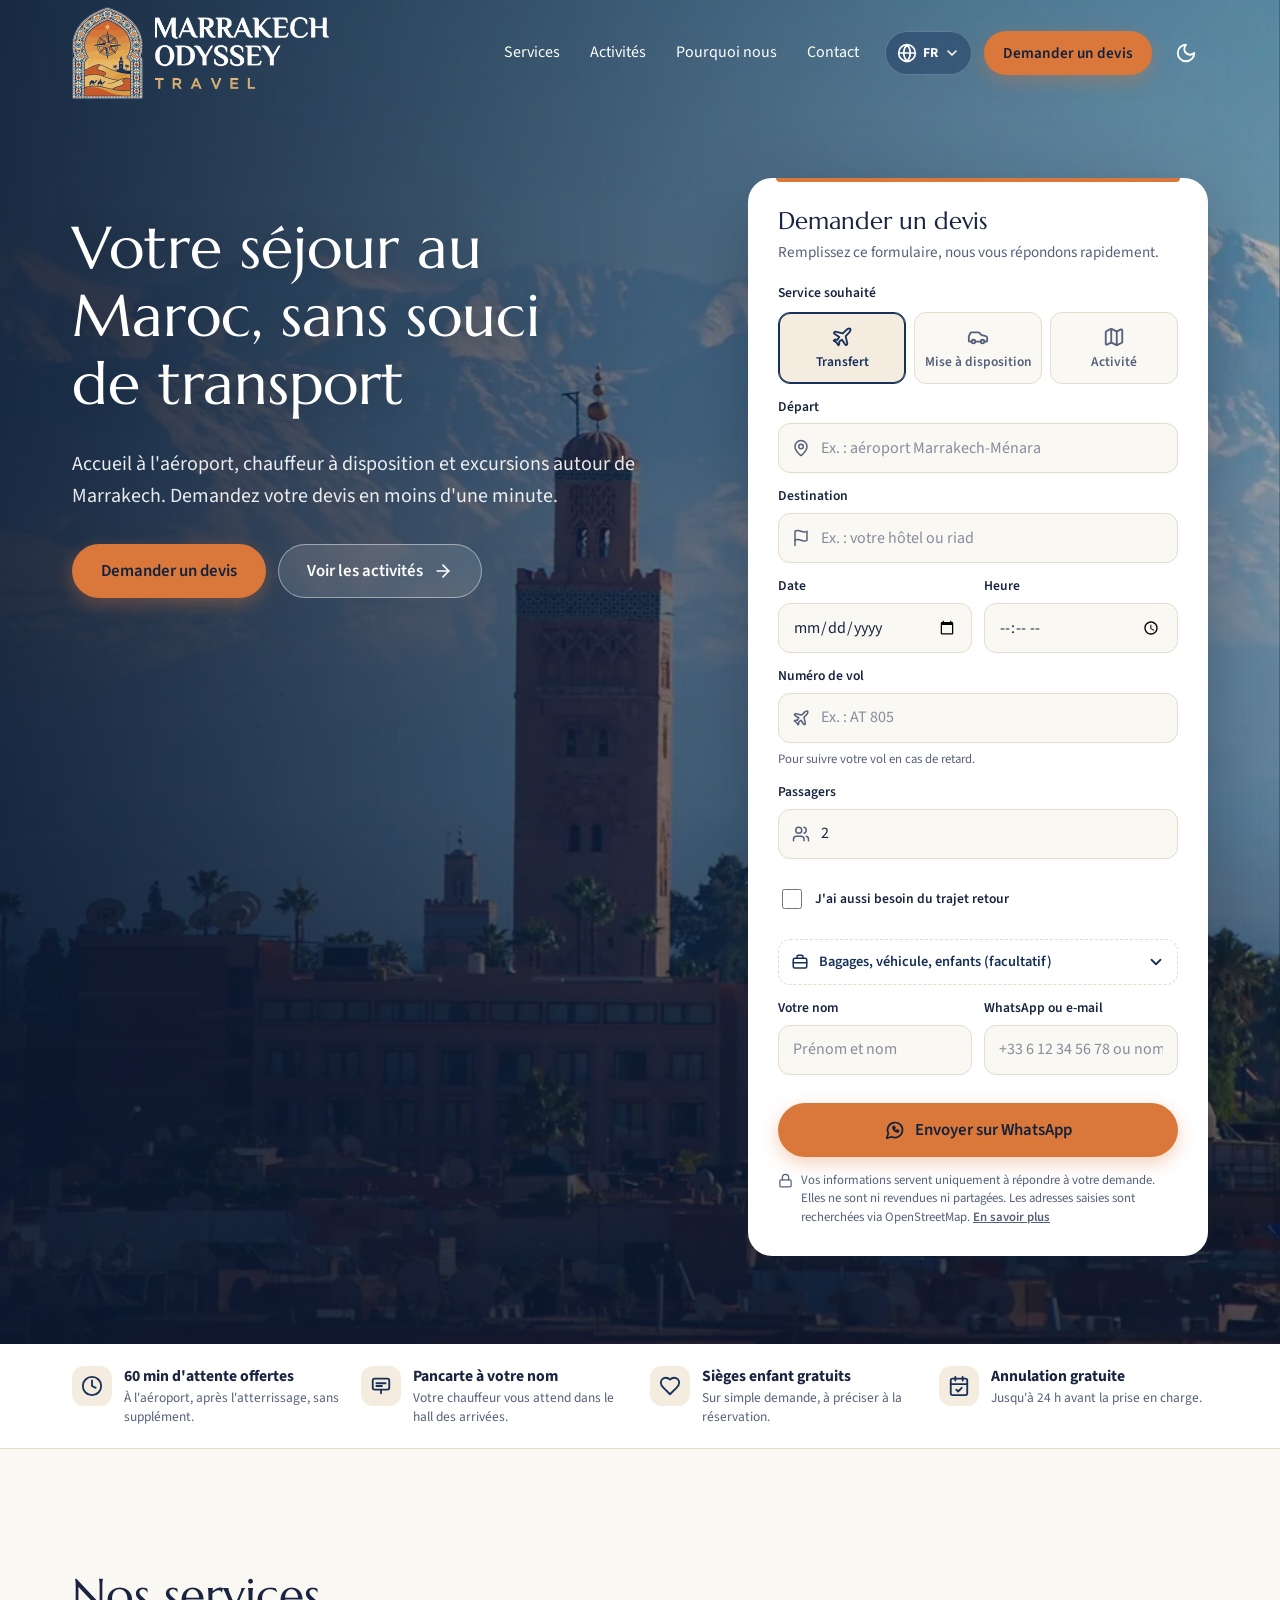
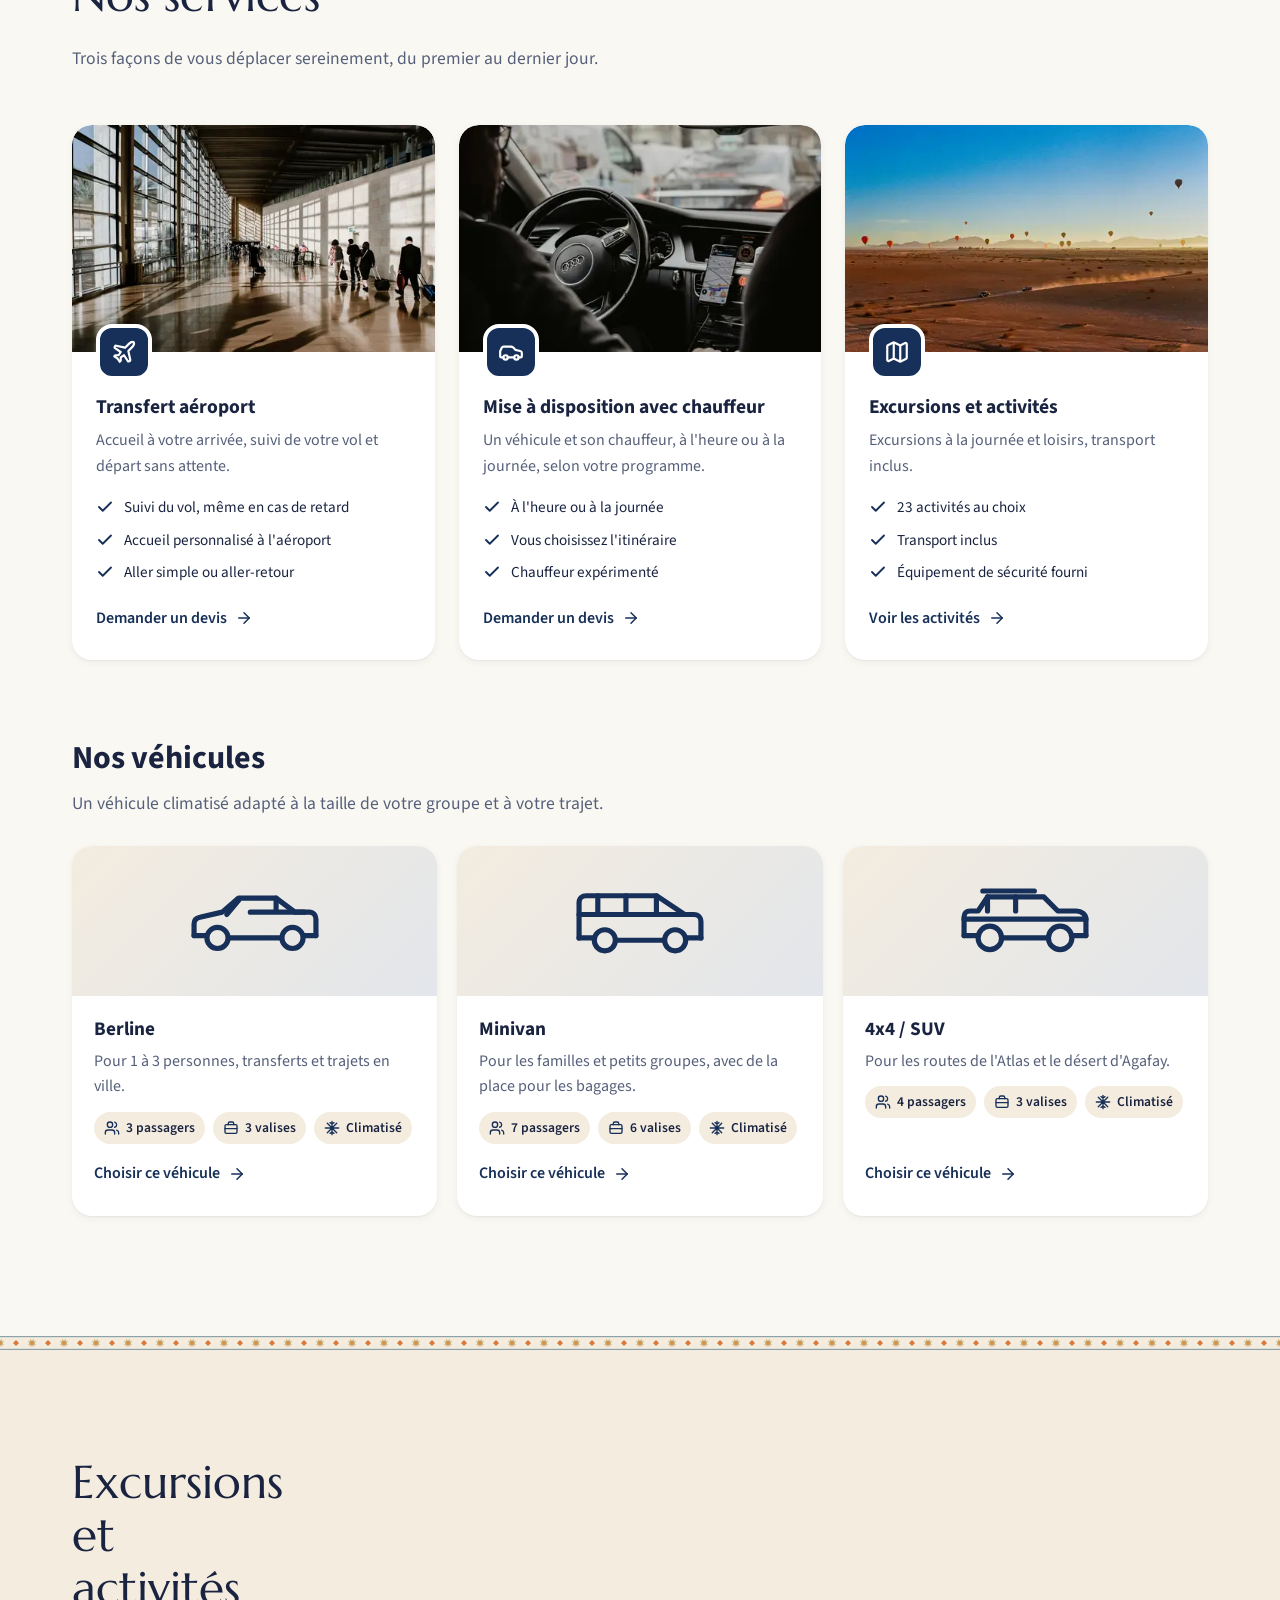
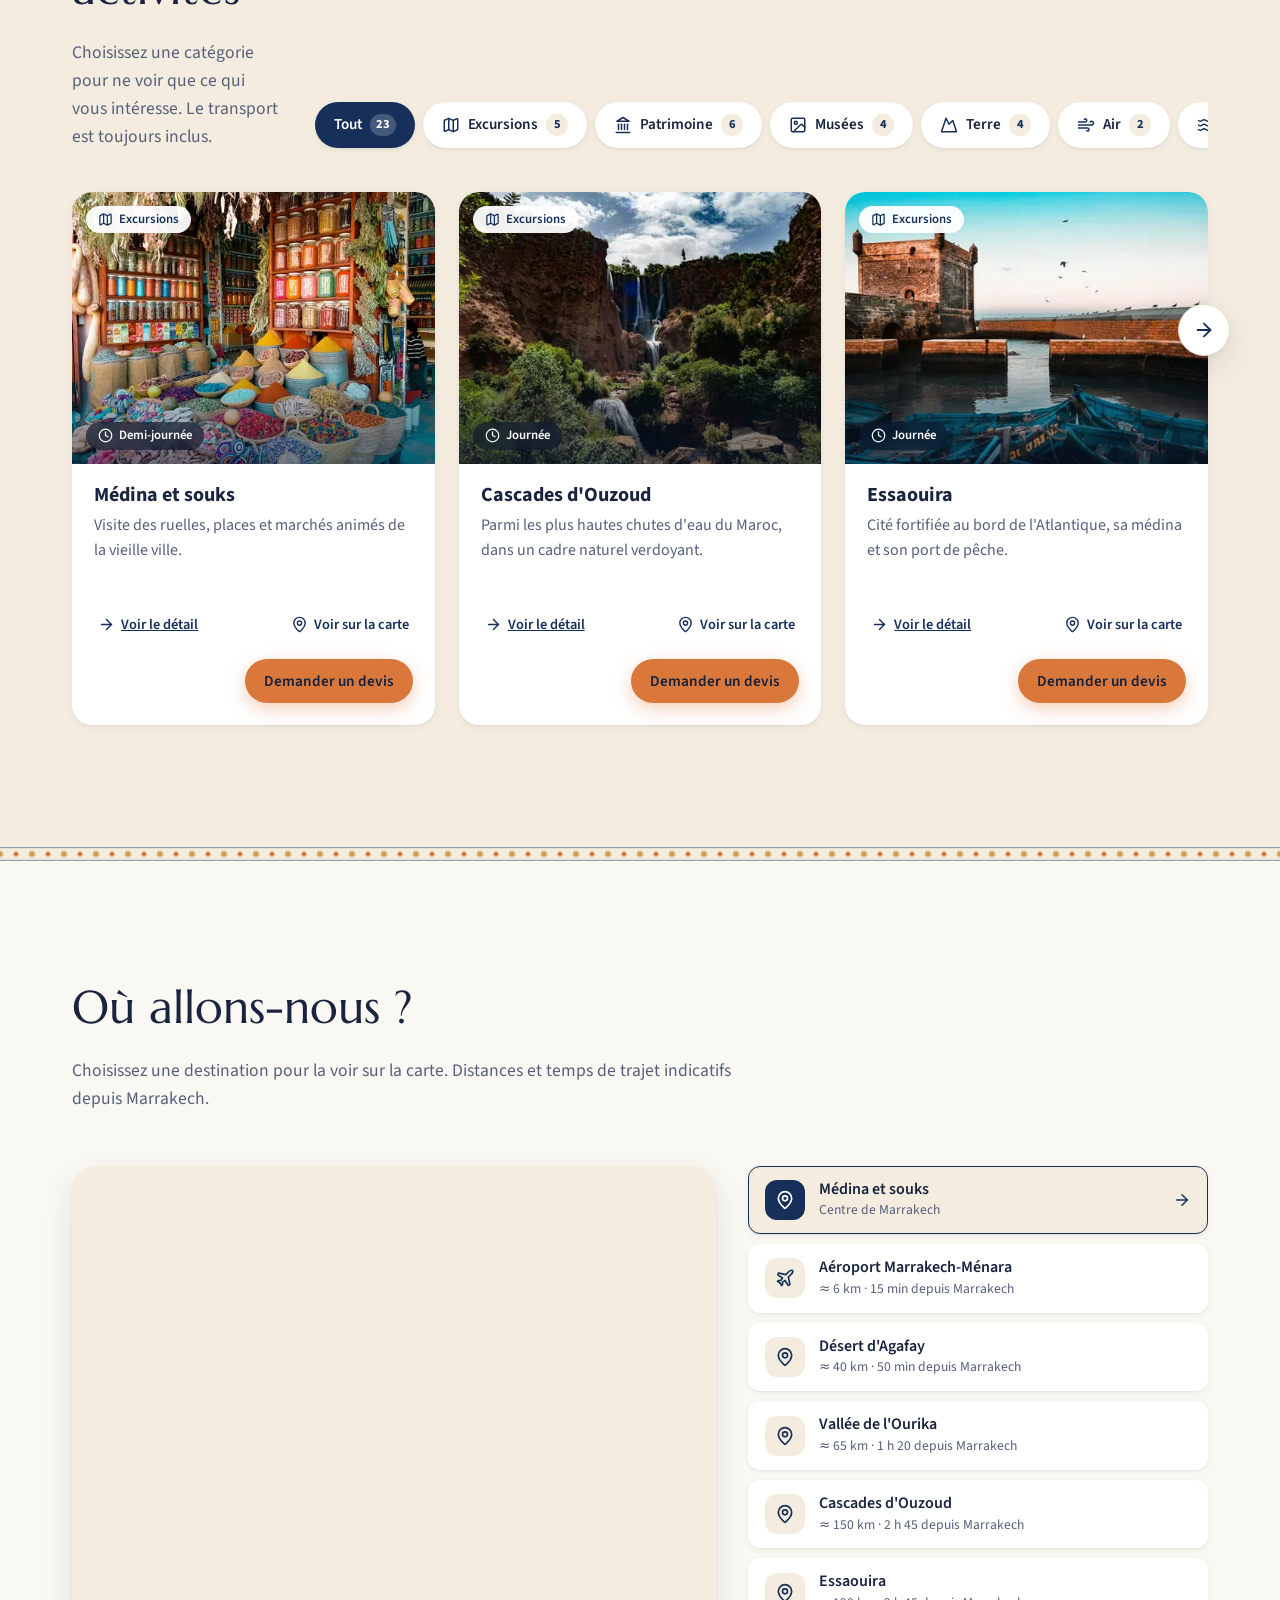
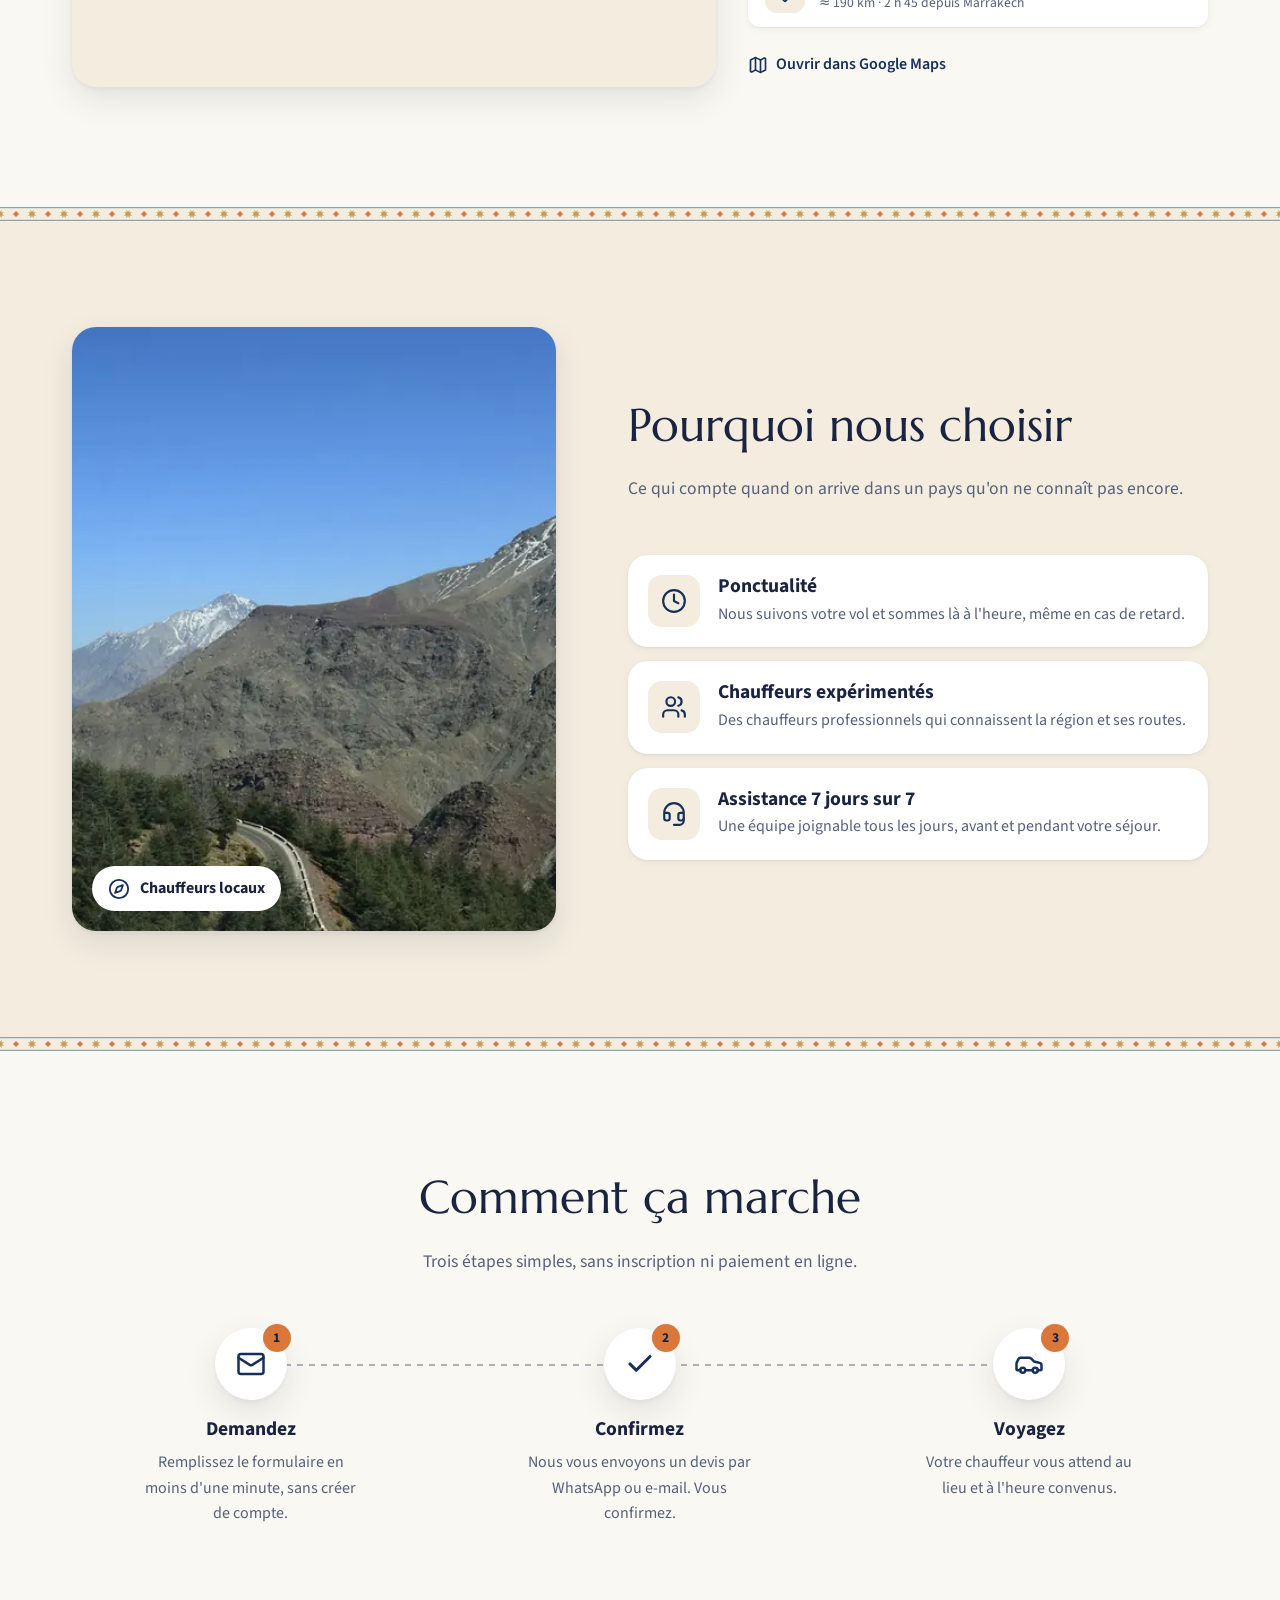
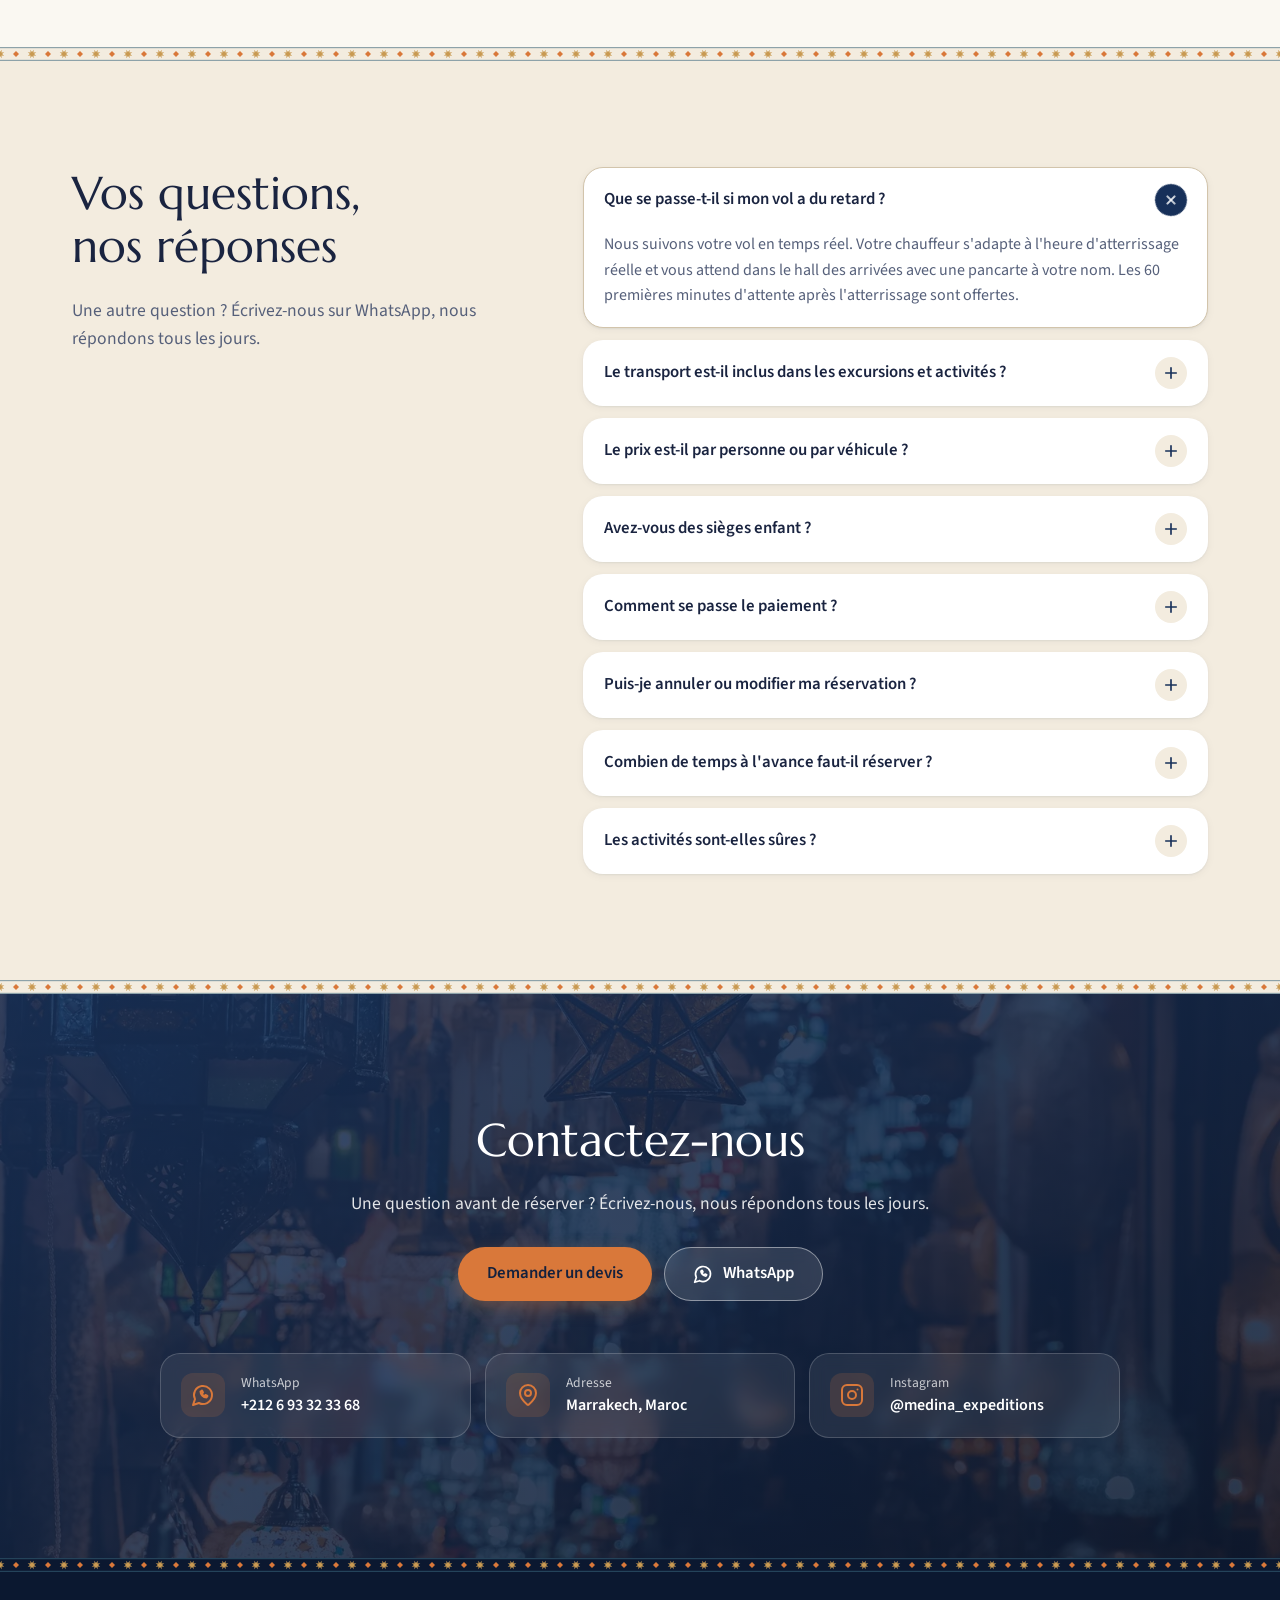
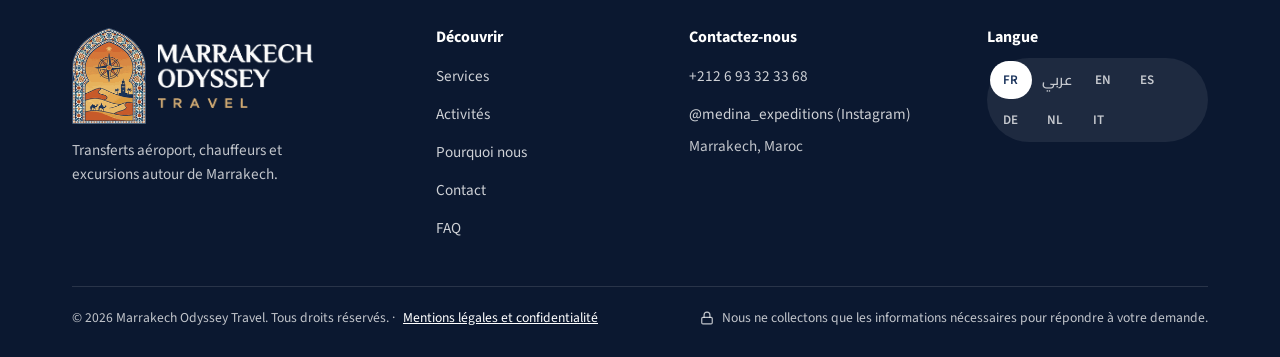
==== commit ecf1e799: "Koubba almoravide, 4 museums, and zellige on heritage and museum pages New 'Museums' category: Yves " ====
--- a/index.html
+++ b/index.html
@@ -33,6 +33,7 @@
     <symbol id="i-plane" viewBox="0 0 24 24" fill="none" stroke="currentColor" stroke-width="2" stroke-linecap="round" stroke-linejoin="round"><path d="M17.8 19.2 16 11l3.5-3.5C21 6 21.5 4 21 3c-1-.5-3 0-4.5 1.5L13 8 4.8 6.2c-.5-.1-.9.1-1.1.5l-.3.5c-.2.5-.1 1 .3 1.3L9 12l-2 3H4l-1 1 3 2 2 3 1-1v-3l3-2 3.5 5.3c.3.4.8.5 1.3.3l.5-.2c.4-.3.6-.7.5-1.2z"/></symbol>
     <symbol id="i-car" viewBox="0 0 24 24" fill="none" stroke="currentColor" stroke-width="2" stroke-linecap="round" stroke-linejoin="round"><path d="M19 17h2c.6 0 1-.4 1-1v-3c0-.9-.7-1.7-1.5-1.9C18.7 10.6 16 10 16 10s-1.3-1.4-2.2-2.3c-.5-.4-1.1-.7-1.8-.7H5c-.6 0-1.1.4-1.4.9l-1.4 2.9A3.7 3.7 0 0 0 2 12v4c0 .6.4 1 1 1h2"/><circle cx="7" cy="17" r="2"/><path d="M9 17h6"/><circle cx="17" cy="17" r="2"/></symbol>
     <symbol id="i-map" viewBox="0 0 24 24" fill="none" stroke="currentColor" stroke-width="2" stroke-linecap="round" stroke-linejoin="round"><path d="M14.106 5.553a2 2 0 0 0 1.788 0l3.659-1.83A1 1 0 0 1 21 4.619v12.764a1 1 0 0 1-.553.894l-4.553 2.277a2 2 0 0 1-1.788 0l-4.212-2.106a2 2 0 0 0-1.788 0l-3.659 1.83A1 1 0 0 1 3 19.381V6.618a1 1 0 0 1 .553-.894l4.553-2.277a2 2 0 0 1 1.788 0z"/><path d="M15 5.764v15"/><path d="M9 3.236v15"/></symbol>
+    <symbol id="i-frame" viewBox="0 0 24 24" fill="none" stroke="currentColor" stroke-width="2" stroke-linecap="round" stroke-linejoin="round"><rect width="18" height="18" x="3" y="3" rx="2"/><circle cx="9" cy="9" r="2"/><path d="m21 15-3.1-3.1a2 2 0 0 0-2.8 0L6 21"/></symbol>
     <symbol id="i-landmark" viewBox="0 0 24 24" fill="none" stroke="currentColor" stroke-width="2" stroke-linecap="round" stroke-linejoin="round"><path d="M3 22h18"/><path d="M6 18v-7"/><path d="M10 18v-7"/><path d="M14 18v-7"/><path d="M18 18v-7"/><path d="M12 2 20 7H4Z"/></symbol>
     <symbol id="i-mountain" viewBox="0 0 24 24" fill="none" stroke="currentColor" stroke-width="2" stroke-linecap="round" stroke-linejoin="round"><path d="m8 3 4 8 5-5 5 15H2L8 3z"/></symbol>
     <symbol id="i-wind" viewBox="0 0 24 24" fill="none" stroke="currentColor" stroke-width="2" stroke-linecap="round" stroke-linejoin="round"><path d="M12.8 19.6A2 2 0 1 0 14 16H2"/><path d="M17.5 8a2.5 2.5 0 1 1 2 4H2"/><path d="M9.8 4.4A2 2 0 1 1 11 8H2"/></symbol>
--- a/css/styles.css
+++ b/css/styles.css
@@ -1063,6 +1063,22 @@
 }
 .site-footer { background-image: var(--zellige-strip); background-position: top center; padding-top: 70px; }
 
+/* Zellige on the heritage and museum activities: tiles under the hero photo, a tiled frame
+   around the story, a tiled band on the info card, and a thin band on their cards */
+:root { --zellige-rich: url("data:image/svg+xml,%3Csvg xmlns='http://www.w3.org/2000/svg' width='40' height='40' viewBox='0 0 40 40'%3E%3Crect width='40' height='40' fill='%23173059'/%3E%3Cg fill='%23C99A52'%3E%3Cpolygon points='0.00,-9.50 1.76,-4.25 6.72,-6.72 4.25,-1.76 9.50,0.00 4.25,1.76 6.72,6.72 1.76,4.25 0.00,9.50 -1.76,4.25 -6.72,6.72 -4.25,1.76 -9.50,0.00 -4.25,-1.76 -6.72,-6.72 -1.76,-4.25'/%3E%3Cpolygon points='40.00,-9.50 41.76,-4.25 46.72,-6.72 44.25,-1.76 49.50,0.00 44.25,1.76 46.72,6.72 41.76,4.25 40.00,9.50 38.24,4.25 33.28,6.72 35.75,1.76 30.50,0.00 35.75,-1.76 33.28,-6.72 38.24,-4.25'/%3E%3Cpolygon points='0.00,30.50 1.76,35.75 6.72,33.28 4.25,38.24 9.50,40.00 4.25,41.76 6.72,46.72 1.76,44.25 0.00,49.50 -1.76,44.25 -6.72,46.72 -4.25,41.76 -9.50,40.00 -4.25,38.24 -6.72,33.28 -1.76,35.75'/%3E%3Cpolygon points='40.00,30.50 41.76,35.75 46.72,33.28 44.25,38.24 49.50,40.00 44.25,41.76 46.72,46.72 41.76,44.25 40.00,49.50 38.24,44.25 33.28,46.72 35.75,41.76 30.50,40.00 35.75,38.24 33.28,33.28 38.24,35.75'/%3E%3C/g%3E%3Cg fill='%232F7F86'%3E%3Crect x='11.5' y='11.5' width='17' height='17'/%3E%3Crect x='11.5' y='11.5' width='17' height='17' transform='rotate(45 20 20)'/%3E%3C/g%3E%3Cpolygon fill='%23FAF8F2' points='20.00,12.40 21.42,16.58 25.37,14.63 23.42,18.58 27.60,20.00 23.42,21.42 25.37,25.37 21.42,23.42 20.00,27.60 18.58,23.42 14.63,25.37 16.58,21.42 12.40,20.00 16.58,18.58 14.63,14.63 18.58,16.58'/%3E%3Ccircle cx='20' cy='20' r='2.1' fill='%23D9783A'/%3E%3Cg fill='%23D9783A'%3E%3Cpolygon points='20,-3.4 23.4,0 20,3.4 16.6,0'/%3E%3Cpolygon points='20,36.6 23.4,40 20,43.4 16.6,40'/%3E%3Cpolygon points='0,16.6 3.4,20 0,23.4 -3.4,20'/%3E%3Cpolygon points='40,16.6 43.4,20 40,23.4 36.6,20'/%3E%3C/g%3E%3C/svg%3E"); }
+.act-zellige .act-hero { padding-bottom: calc(clamp(40px, 6vw, 72px) + 30px); }
+.act-zellige .act-hero::after { content: ""; position: absolute; inset-inline: 0; bottom: 0; height: 30px; background: var(--zellige-rich) 0 0 / 30px 30px repeat-x; box-shadow: 0 -3px 0 var(--color-gold, #C99A52); }
+.act-zellige .act-long {
+  position: relative; padding: clamp(20px, 3vw, 30px) clamp(20px, 3.4vw, 34px);
+  border: 14px solid transparent; border-radius: 18px;
+  background: linear-gradient(var(--color-surface), var(--color-surface)) padding-box, var(--zellige-rich) 0 0 / 28px 28px border-box;
+  box-shadow: var(--shadow-sm);
+}
+.act-zellige .act-card { overflow: hidden; padding-top: 0; }
+.act-zellige .act-card::before { content: ""; display: block; height: 22px; margin: 0 -24px 14px; background: var(--zellige-rich) 0 0 / 22px 22px repeat-x; border-bottom: 3px solid #C99A52; }
+.activity-card:is([data-cat="heritage"], [data-cat="museums"]) .activity-media::before { content: ""; position: absolute; inset-inline: 0; bottom: 0; height: 14px; z-index: 1; background: var(--zellige-rich) 0 0 / 14px 14px repeat-x; box-shadow: 0 -2px 0 #C99A52; }
+.activity-card:is([data-cat="heritage"], [data-cat="museums"]) .chip-dur { bottom: 26px; }
+
 /* ========================= TRAVEL GUIDES ========================= */
 .guide-grid { display: grid; gap: 24px; grid-template-columns: repeat(auto-fill, minmax(min(100%, 300px), 1fr)); }
 .guide-card {
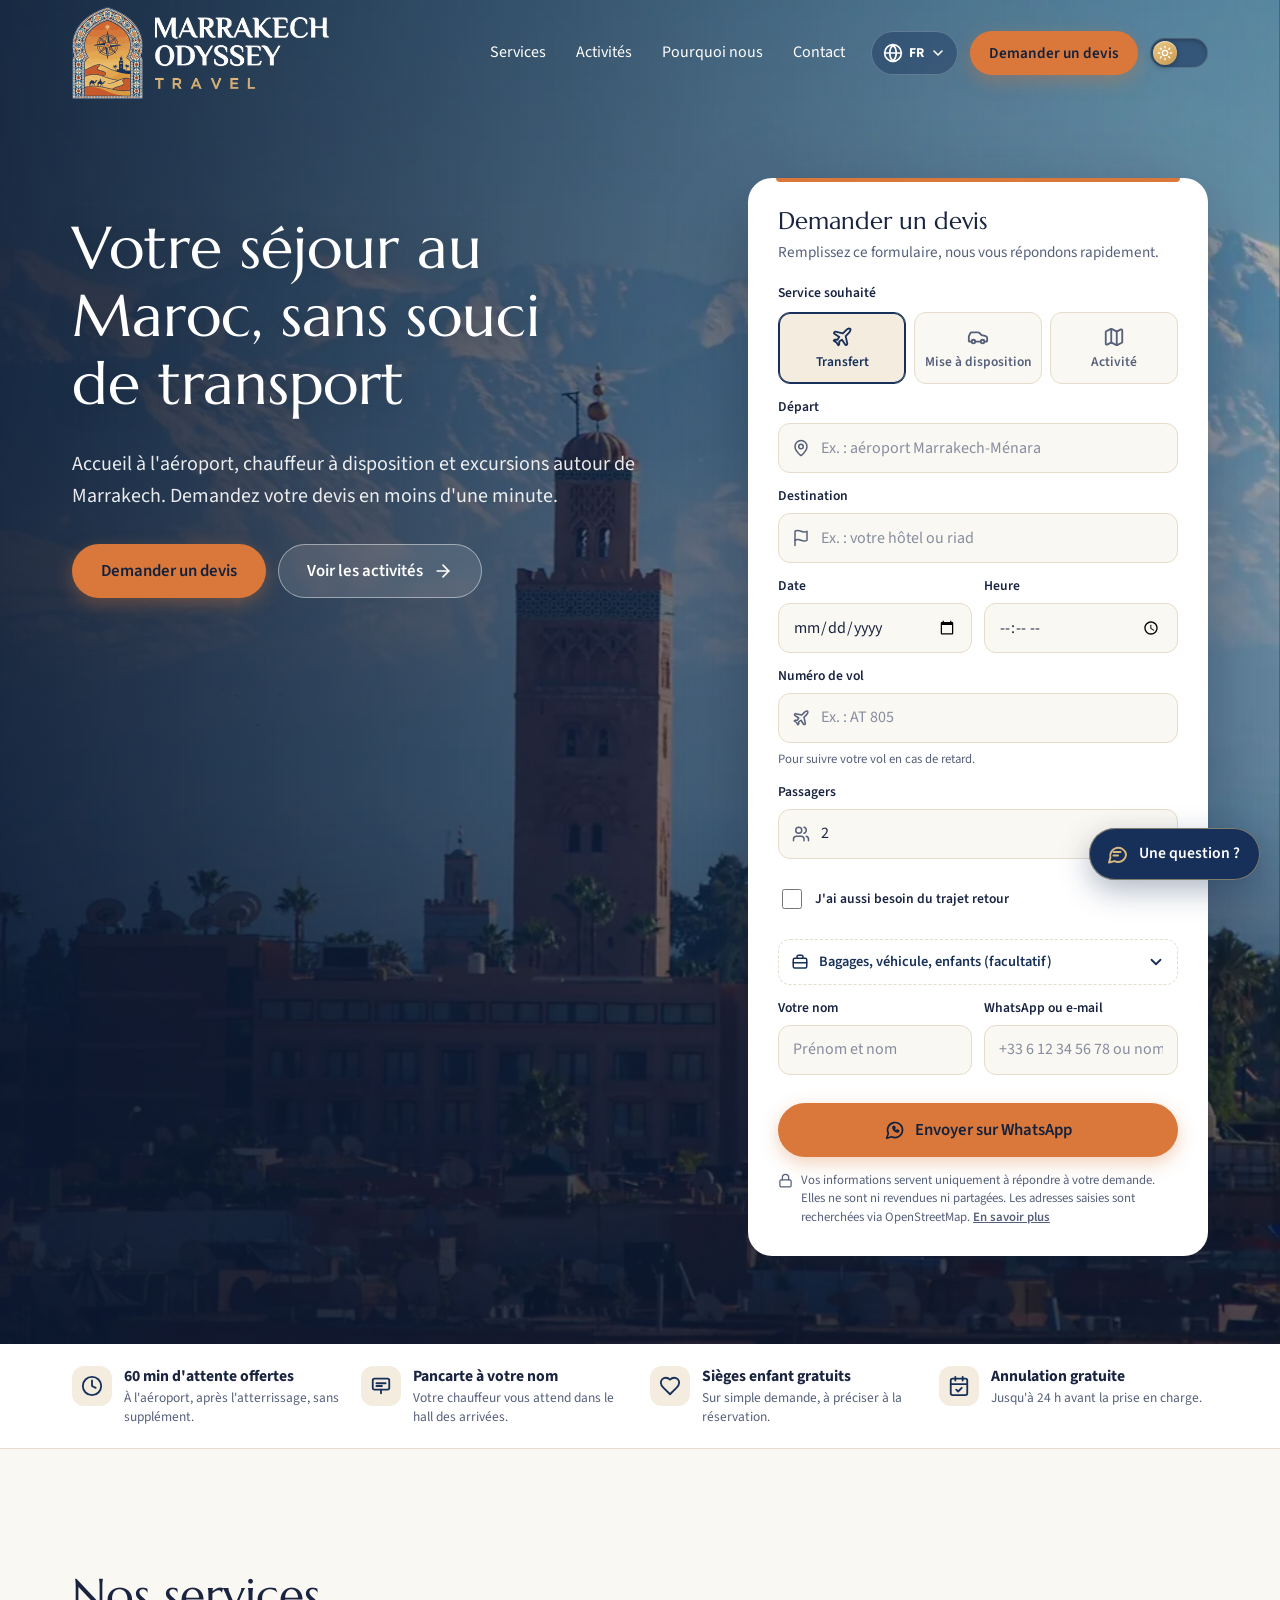
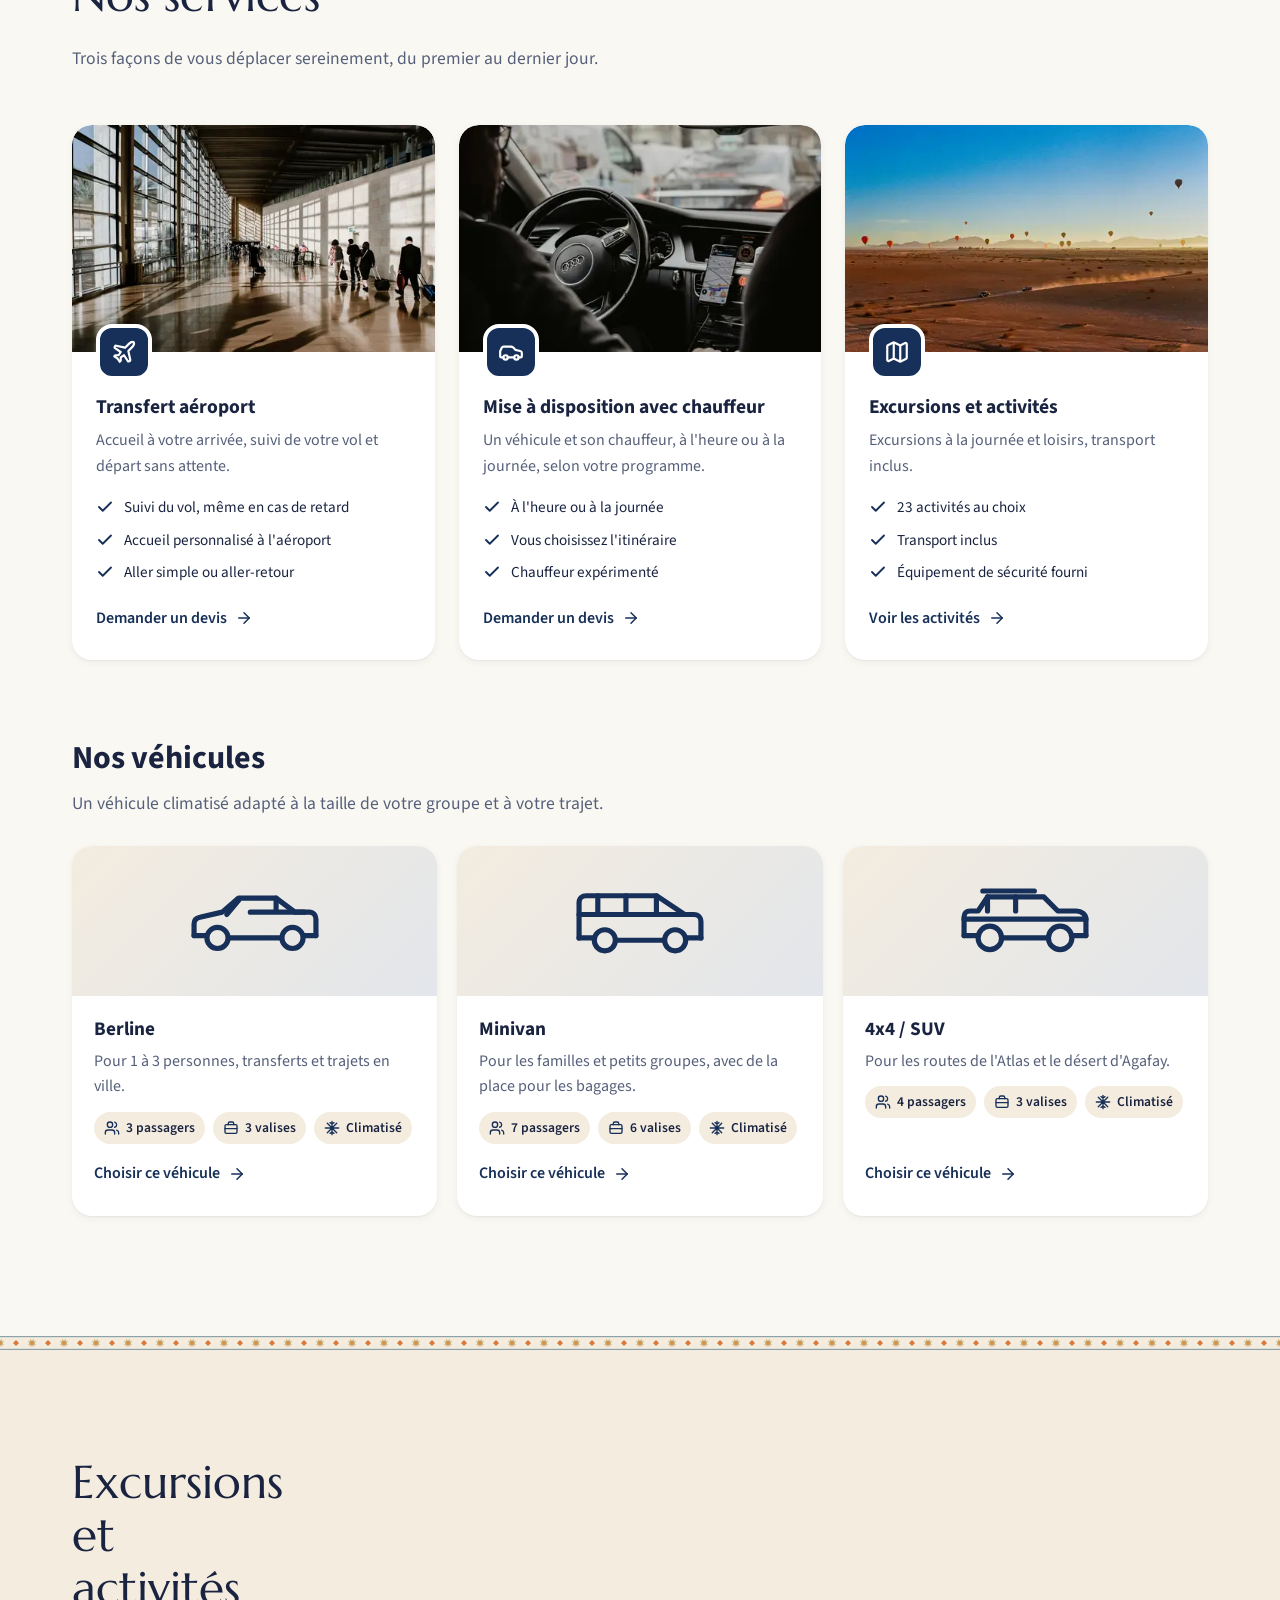
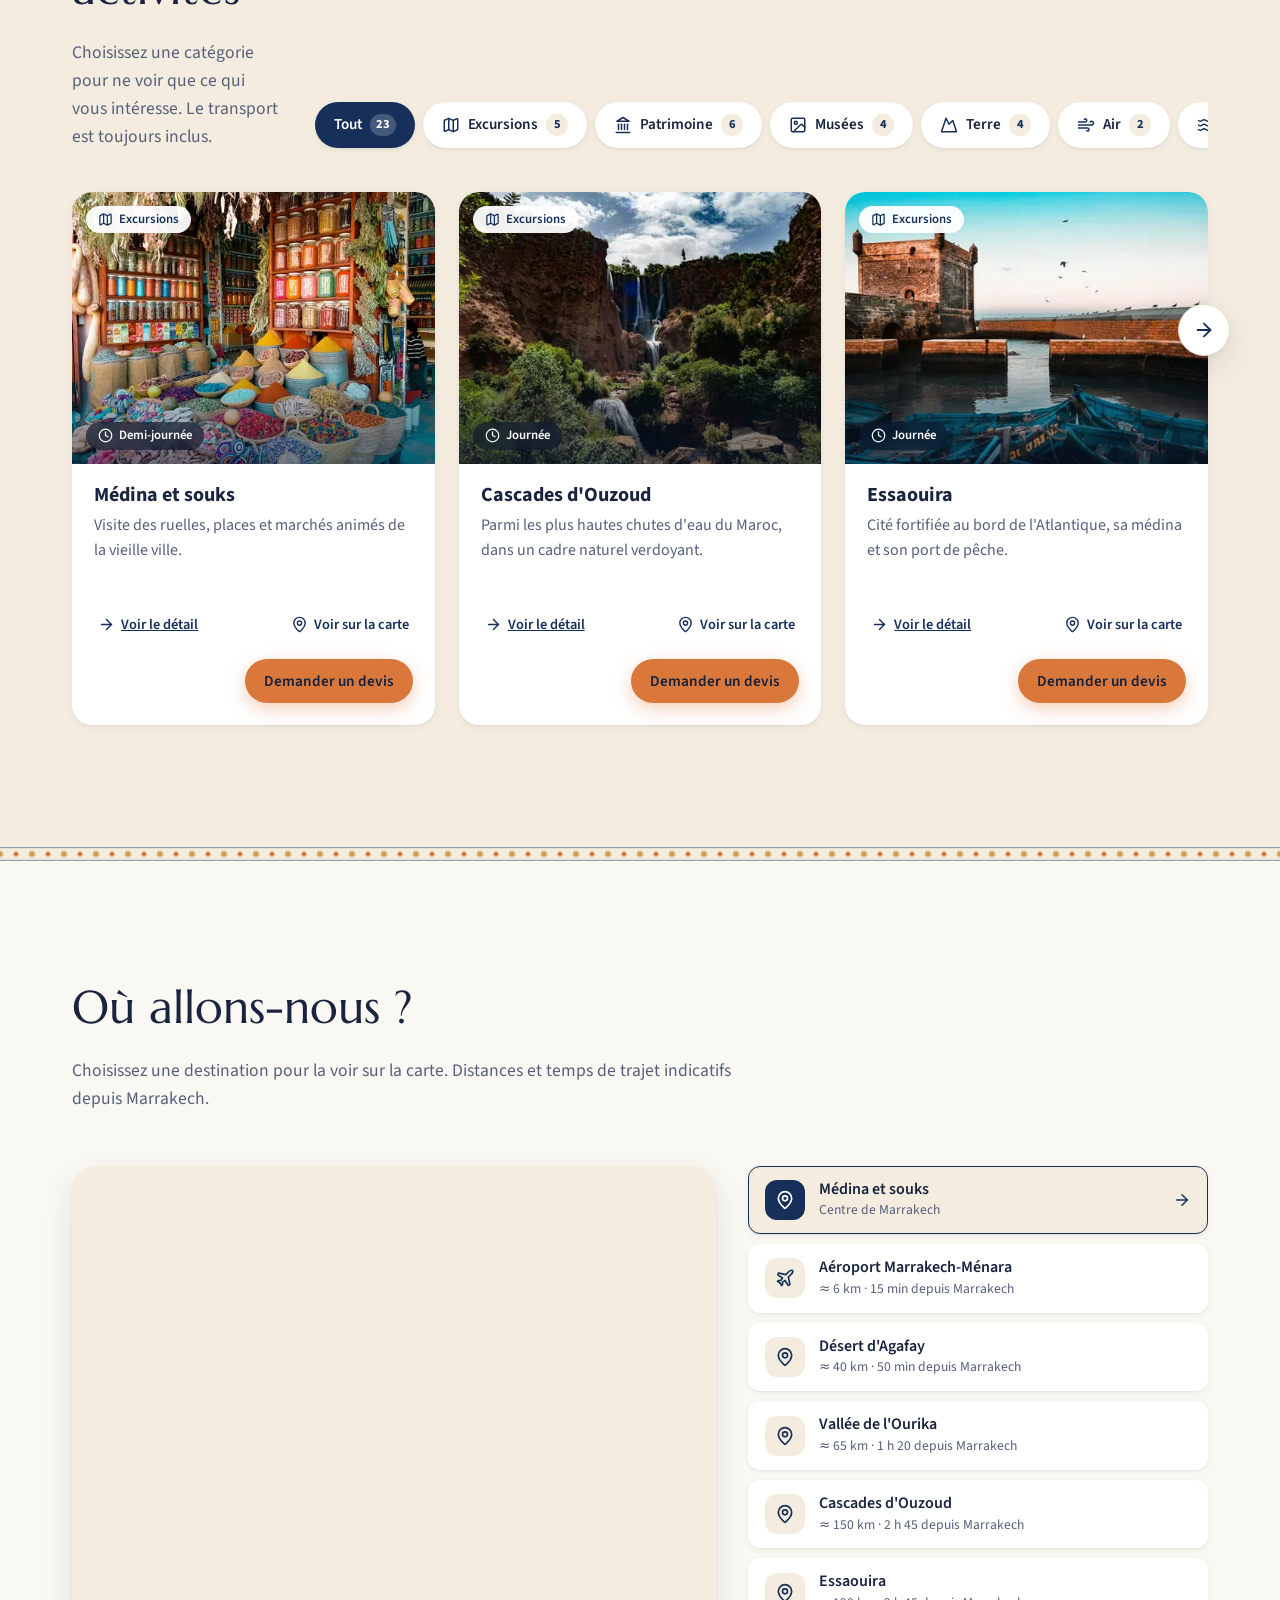
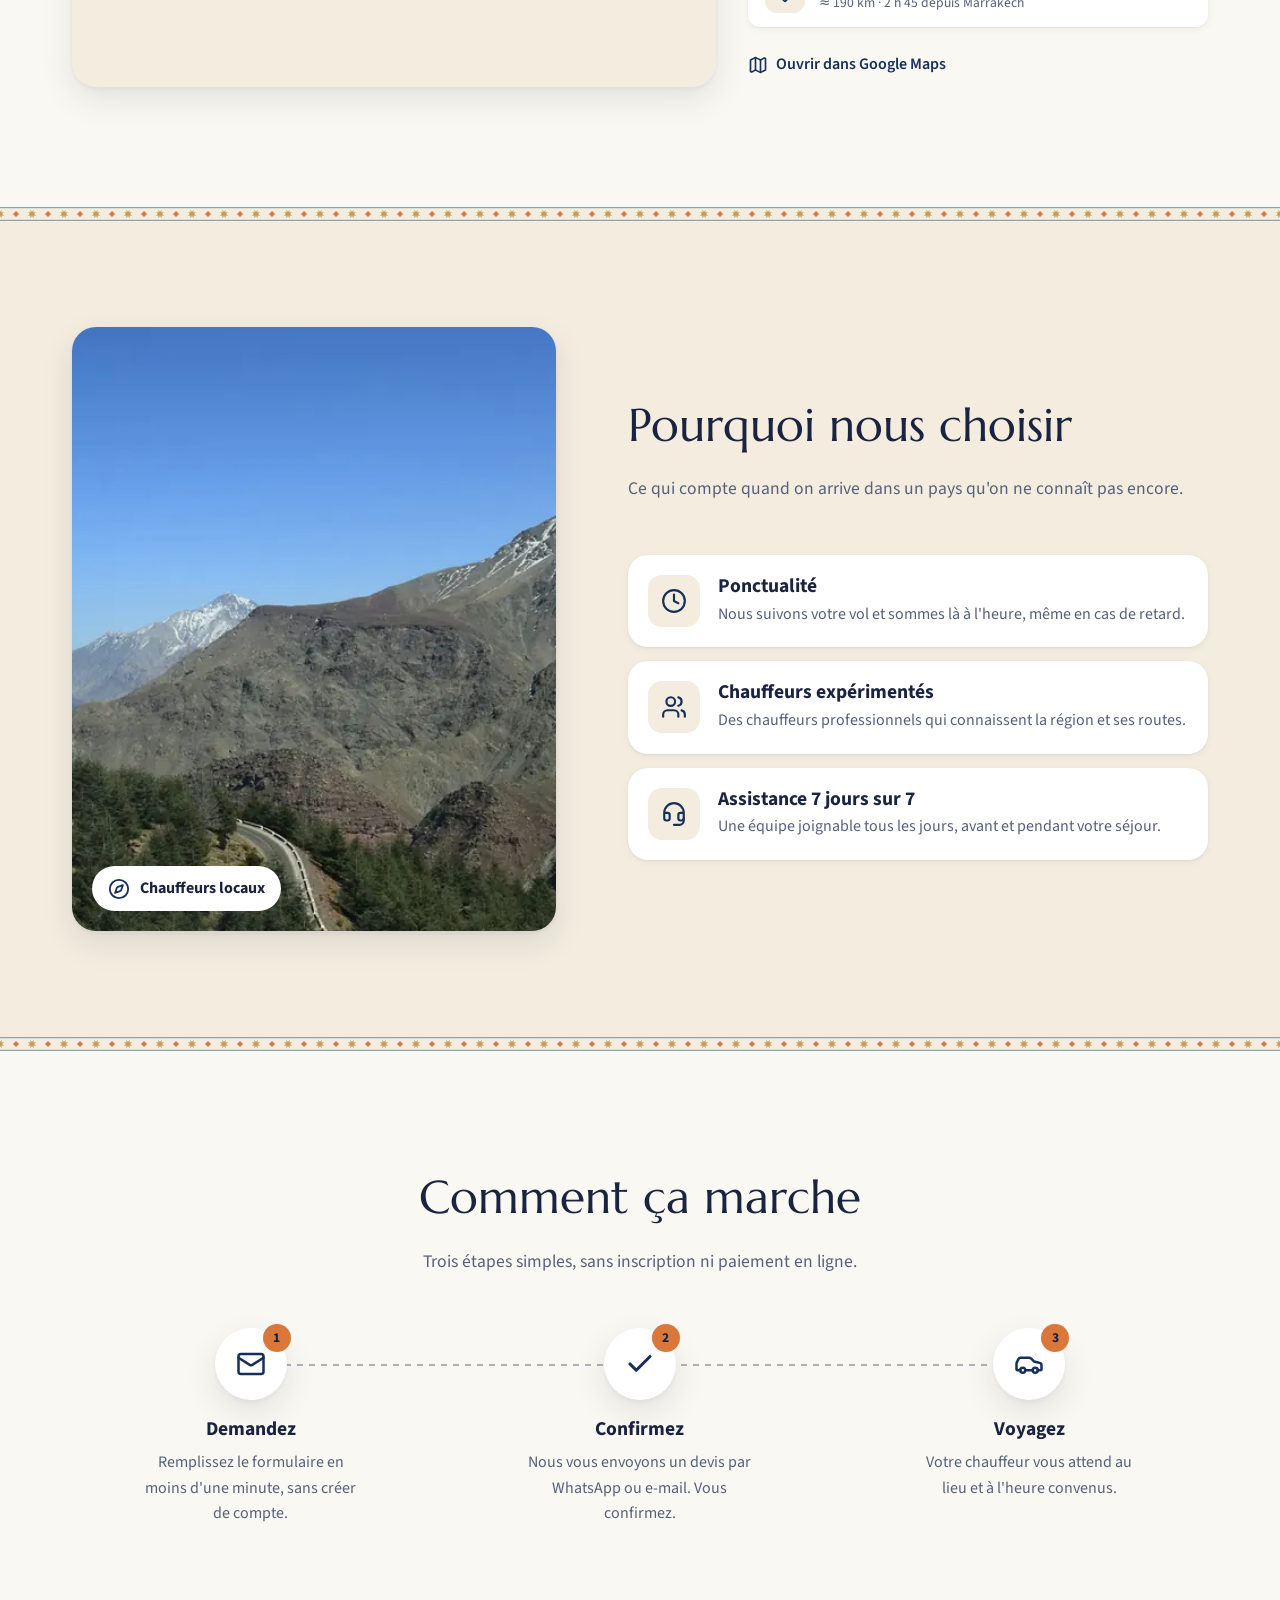
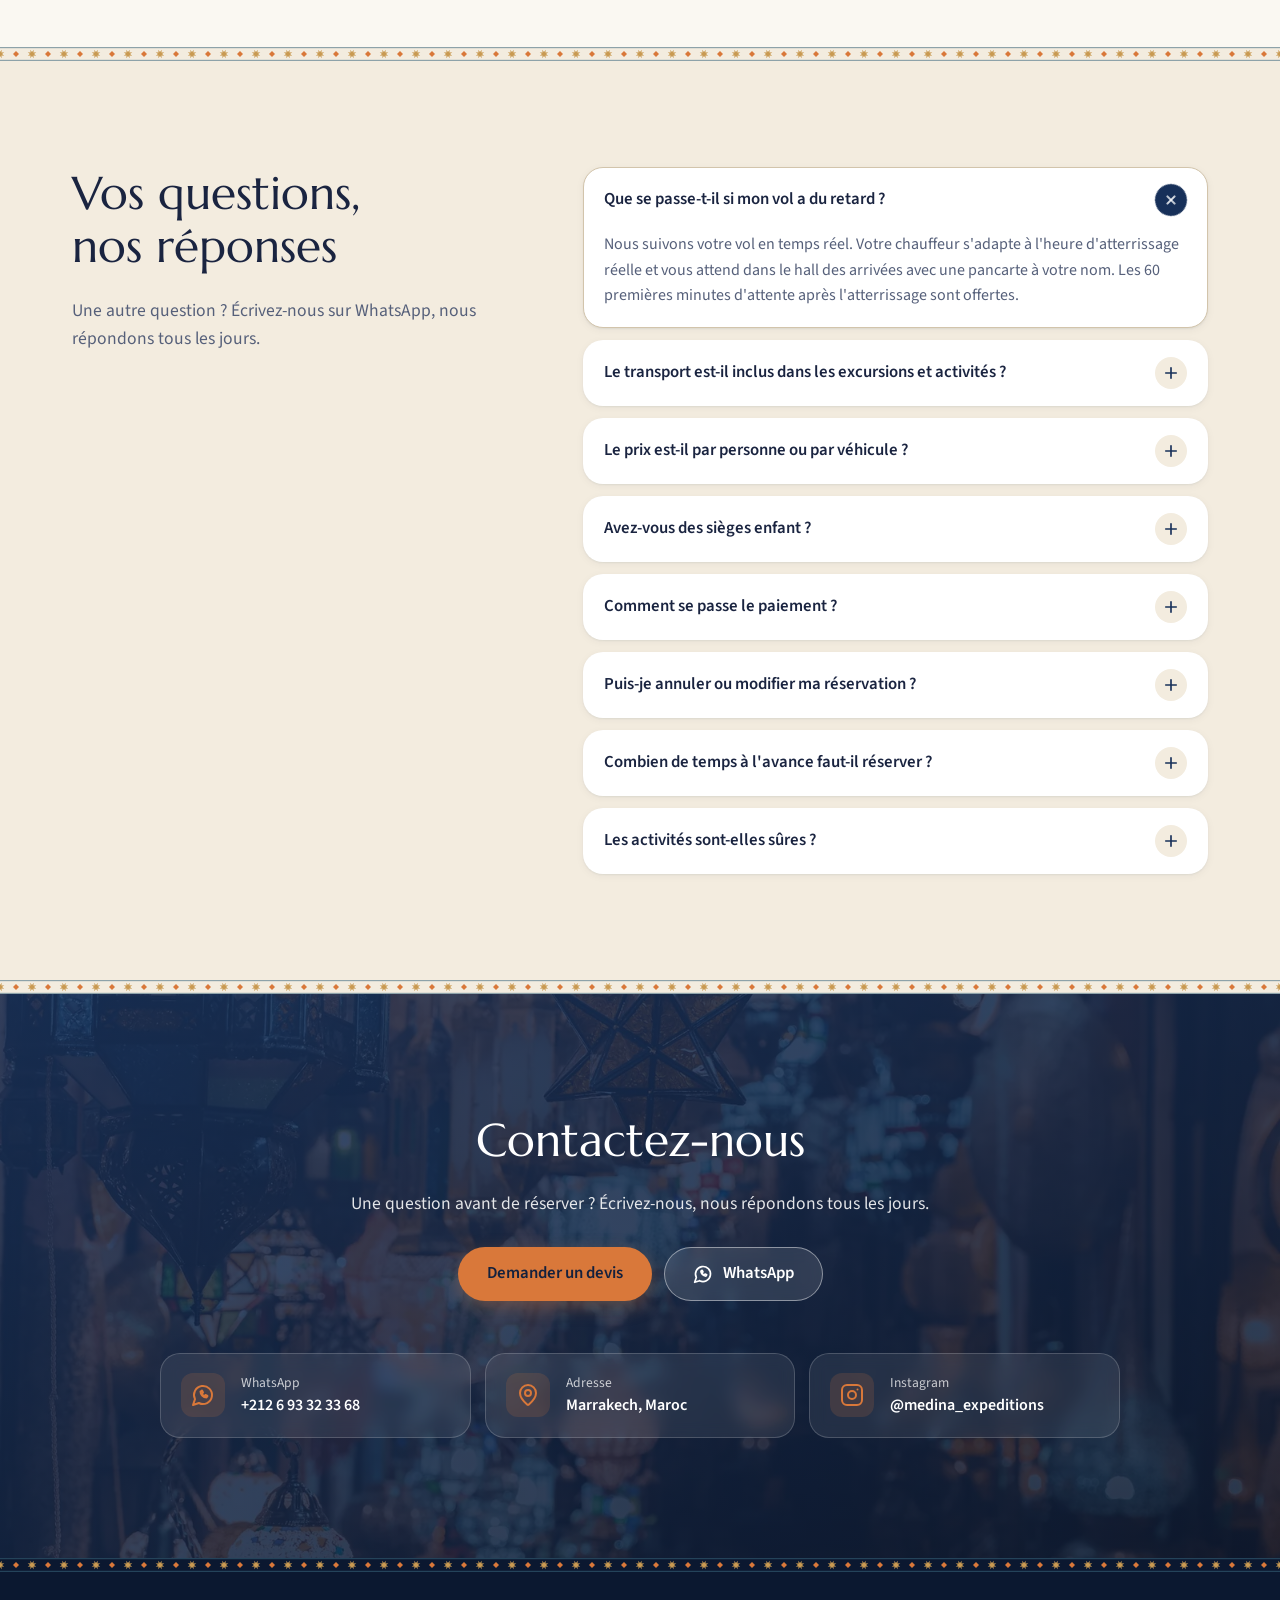
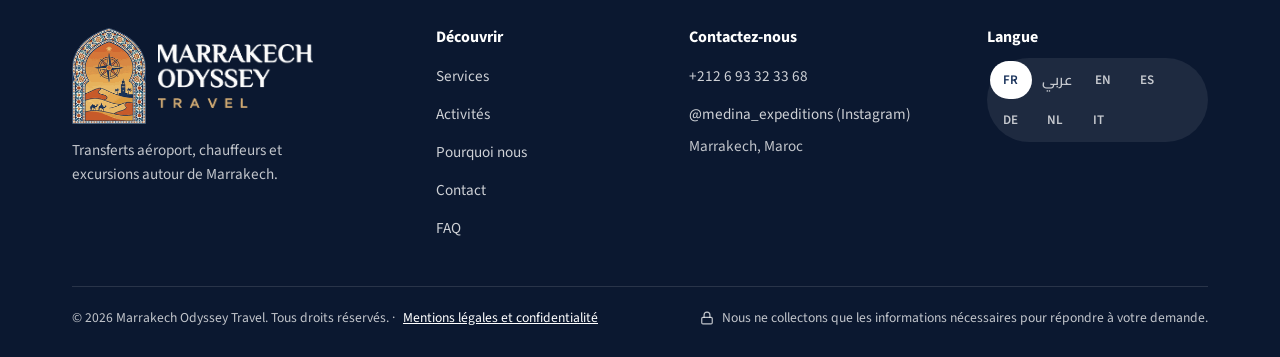
==== commit 91df6a04: "Trip assistant: suggested questions with instant answers, on every page 'Une question ?' button open" ====
--- a/index.html
+++ b/index.html
@@ -75,5 +75,6 @@
   <script src="content/guide-cards.js" defer></script>
   <script src="js/render.js" defer></script>
   <script src="js/app.js" defer></script>
+  <script src="js/assistant.js" defer></script>
 </body>
 </html>
--- a/css/styles.css
+++ b/css/styles.css
@@ -374,24 +374,47 @@
 }
 .menu-toggle svg { width: 24px; height: 24px; }
 
-/* Light / dark switch */
+/* Light / dark switch: a rounded track with a sliding knob.
+   Brand colours: gold sun knob on the navy track by day; pale moon knob with a zellige-teal glow at night. */
 .theme-toggle {
-  display: grid; place-items: center; width: var(--tap); height: var(--tap); flex: none; border: 0; border-radius: 999px;
-  background: transparent; color: inherit; cursor: pointer; transition: background-color .2s;
-}
-.theme-toggle:hover { background: rgba(var(--rgb-primary), .1); }
-.site-header.is-top:not(.menu-open) .theme-toggle:hover { background: rgba(255,255,255,.14); }
-.theme-toggle svg { width: 22px; height: 22px; }
-.theme-toggle .i-sun, :root[data-theme="dark"] .theme-toggle .i-moon { display: none; }
-:root[data-theme="dark"] .theme-toggle .i-sun { display: block; }
+  --tw: 58px; --th: 30px; --k: 24px; --kpad: 3px;
+  position: relative; flex: none; width: var(--tw); height: var(--th); padding: 0; border: 0; border-radius: 999px;
+  background: #173059; cursor: pointer; color: #fff;
+  box-shadow: inset 0 2px 5px rgba(0,0,0,.35), 0 4px 12px rgba(23,48,89,.22);
+  transition: background-color .4s, box-shadow .4s;
+}
+.theme-toggle svg {
+  position: absolute; top: calc((var(--th) - var(--k)) / 2); inset-inline-start: var(--kpad);
+  display: block; box-sizing: border-box; width: var(--k); height: var(--k); padding: 4px; border-radius: 50%;
+  color: #fff; background: linear-gradient(145deg, #EBC985, #C99A52);
+  box-shadow: 0 2px 6px rgba(0,0,0,.28), inset 0 1px 1px rgba(255,255,255,.45);
+  transition: transform .4s cubic-bezier(.4,0,.2,1), opacity .3s, box-shadow .4s, background .4s;
+}
+.theme-toggle .i-moon { opacity: 0; }
+.theme-toggle:hover svg { box-shadow: 0 2px 8px rgba(0,0,0,.32), 0 0 0 4px rgba(201,154,82,.3); }
+.site-header.is-top:not(.menu-open) .theme-toggle { background: rgba(23,48,89,.55); box-shadow: inset 0 2px 5px rgba(0,0,0,.3), inset 0 0 0 1px rgba(255,255,255,.22); }
+/* dark: the knob slides to the other end and glows */
+:root[data-theme="dark"] .theme-toggle { background: #0B1830; box-shadow: inset 0 2px 6px rgba(0,0,0,.6), inset 0 0 0 1px rgba(255,255,255,.08), 0 0 18px rgba(58,178,184,.32); }
+:root[data-theme="dark"] .theme-toggle svg { transform: translateX(calc(var(--tw) - var(--k) - 2 * var(--kpad))); }
+[dir="rtl"]:root[data-theme="dark"] .theme-toggle svg, :root[data-theme="dark"] [dir="rtl"] .theme-toggle svg { transform: translateX(calc(-1 * (var(--tw) - var(--k) - 2 * var(--kpad)))); }
+:root[data-theme="dark"] .theme-toggle .i-sun { opacity: 0; }
+:root[data-theme="dark"] .theme-toggle .i-moon { opacity: 1; color: #173059; background: linear-gradient(145deg, #FBF7EC, #DCD3BE); box-shadow: 0 0 10px rgba(58,178,184,.85), 0 0 22px rgba(58,178,184,.45); }
 .theme-row { display: none; }
 @media (max-width: 919px) {
   .header-inner > .theme-toggle { display: none; }
   .theme-row { display: block; border-top: 1px solid var(--color-border); margin-top: 6px; padding-top: 6px; }
-  .theme-row .theme-toggle {
-    width: 100%; height: auto; min-height: var(--tap); justify-content: start; grid-auto-flow: column; gap: 12px;
-    padding: 0 14px; border-radius: var(--radius-sm); font: 500 1.05rem/1 var(--font-body);
+  /* in the phone menu: the label on one side, the switch on the other */
+  .theme-row .theme-toggle, :root[data-theme="dark"] .theme-row .theme-toggle {
+    display: flex; align-items: center; width: 100%; height: auto; min-height: var(--tap); padding: 0 calc(var(--tw) + 28px) 0 14px;
+    border-radius: var(--radius-sm); background: transparent; box-shadow: none; color: inherit; font: 500 1.05rem/1 var(--font-body); text-align: start;
   }
+  [dir="rtl"] .theme-row .theme-toggle { padding: 0 14px 0 calc(var(--tw) + 28px); }
+  .theme-row .theme-toggle::after {
+    content: ""; position: absolute; top: 50%; inset-inline-end: 14px; width: var(--tw); height: var(--th); margin-top: calc(var(--th) / -2);
+    border-radius: 999px; background: #173059; box-shadow: inset 0 2px 5px rgba(0,0,0,.35); transition: background-color .4s, box-shadow .4s;
+  }
+  :root[data-theme="dark"] .theme-row .theme-toggle::after { background: #0B1830; box-shadow: inset 0 2px 6px rgba(0,0,0,.6), inset 0 0 0 1px rgba(255,255,255,.08), 0 0 18px rgba(58,178,184,.32); }
+  .theme-row .theme-toggle svg { z-index: 1; top: 50%; margin-top: calc(var(--k) / -2); inset-inline-start: auto; inset-inline-end: calc(14px + var(--tw) - var(--k) - var(--kpad)); }
 }
 
 /* Transparent header over the hero photo */
@@ -1063,21 +1086,58 @@
 }
 .site-footer { background-image: var(--zellige-strip); background-position: top center; padding-top: 70px; }
 
-/* Zellige on the heritage and museum activities: tiles under the hero photo, a tiled frame
-   around the story, a tiled band on the info card, and a thin band on their cards */
-:root { --zellige-rich: url("data:image/svg+xml,%3Csvg xmlns='http://www.w3.org/2000/svg' width='40' height='40' viewBox='0 0 40 40'%3E%3Crect width='40' height='40' fill='%23173059'/%3E%3Cg fill='%23C99A52'%3E%3Cpolygon points='0.00,-9.50 1.76,-4.25 6.72,-6.72 4.25,-1.76 9.50,0.00 4.25,1.76 6.72,6.72 1.76,4.25 0.00,9.50 -1.76,4.25 -6.72,6.72 -4.25,1.76 -9.50,0.00 -4.25,-1.76 -6.72,-6.72 -1.76,-4.25'/%3E%3Cpolygon points='40.00,-9.50 41.76,-4.25 46.72,-6.72 44.25,-1.76 49.50,0.00 44.25,1.76 46.72,6.72 41.76,4.25 40.00,9.50 38.24,4.25 33.28,6.72 35.75,1.76 30.50,0.00 35.75,-1.76 33.28,-6.72 38.24,-4.25'/%3E%3Cpolygon points='0.00,30.50 1.76,35.75 6.72,33.28 4.25,38.24 9.50,40.00 4.25,41.76 6.72,46.72 1.76,44.25 0.00,49.50 -1.76,44.25 -6.72,46.72 -4.25,41.76 -9.50,40.00 -4.25,38.24 -6.72,33.28 -1.76,35.75'/%3E%3Cpolygon points='40.00,30.50 41.76,35.75 46.72,33.28 44.25,38.24 49.50,40.00 44.25,41.76 46.72,46.72 41.76,44.25 40.00,49.50 38.24,44.25 33.28,46.72 35.75,41.76 30.50,40.00 35.75,38.24 33.28,33.28 38.24,35.75'/%3E%3C/g%3E%3Cg fill='%232F7F86'%3E%3Crect x='11.5' y='11.5' width='17' height='17'/%3E%3Crect x='11.5' y='11.5' width='17' height='17' transform='rotate(45 20 20)'/%3E%3C/g%3E%3Cpolygon fill='%23FAF8F2' points='20.00,12.40 21.42,16.58 25.37,14.63 23.42,18.58 27.60,20.00 23.42,21.42 25.37,25.37 21.42,23.42 20.00,27.60 18.58,23.42 14.63,25.37 16.58,21.42 12.40,20.00 16.58,18.58 14.63,14.63 18.58,16.58'/%3E%3Ccircle cx='20' cy='20' r='2.1' fill='%23D9783A'/%3E%3Cg fill='%23D9783A'%3E%3Cpolygon points='20,-3.4 23.4,0 20,3.4 16.6,0'/%3E%3Cpolygon points='20,36.6 23.4,40 20,43.4 16.6,40'/%3E%3Cpolygon points='0,16.6 3.4,20 0,23.4 -3.4,20'/%3E%3Cpolygon points='40,16.6 43.4,20 40,23.4 36.6,20'/%3E%3C/g%3E%3C/svg%3E"); }
-.act-zellige .act-hero { padding-bottom: calc(clamp(40px, 6vw, 72px) + 30px); }
-.act-zellige .act-hero::after { content: ""; position: absolute; inset-inline: 0; bottom: 0; height: 30px; background: var(--zellige-rich) 0 0 / 30px 30px repeat-x; box-shadow: 0 -3px 0 var(--color-gold, #C99A52); }
+/* ---- Heritage & museum pages: refined. Few strong details, thin gold lines, deep ceramic colours,
+   calm space. Tiles: hand-cut mosaic (muted palette, thin grout, soft glaze). ---- */
+:root { --mosaic: url("data:image/svg+xml,%3Csvg xmlns='http://www.w3.org/2000/svg' width='48' height='48' viewBox='0 0 48 48'%3E%3Cdefs%3E%3ClinearGradient id='g' x1='0' y1='0' x2='1' y2='1'%3E%3Cstop offset='0' stop-color='%23fff' stop-opacity='.16'/%3E%3Cstop offset='.5' stop-color='%23fff' stop-opacity='0'/%3E%3Cstop offset='1' stop-color='%23000' stop-opacity='.16'/%3E%3C/linearGradient%3E%3C/defs%3E%3Crect width='48' height='48' fill='%231B2D4B'/%3E%3Cg fill='%23B39158'%3E%3Cpolygon stroke='%23CFC2A6' stroke-width='.9' stroke-linejoin='round' points='0.00,-11.00 2.07,-4.99 7.78,-7.78 4.99,-2.07 11.00,0.00 4.99,2.07 7.78,7.78 2.07,4.99 0.00,11.00 -2.07,4.99 -7.78,7.78 -4.99,2.07 -11.00,0.00 -4.99,-2.07 -7.78,-7.78 -2.07,-4.99'/%3E%3Cpolygon stroke='%23CFC2A6' stroke-width='.9' stroke-linejoin='round' points='48.00,-11.00 50.07,-4.99 55.78,-7.78 52.99,-2.07 59.00,0.00 52.99,2.07 55.78,7.78 50.07,4.99 48.00,11.00 45.93,4.99 40.22,7.78 43.01,2.07 37.00,0.00 43.01,-2.07 40.22,-7.78 45.93,-4.99'/%3E%3Cpolygon stroke='%23CFC2A6' stroke-width='.9' stroke-linejoin='round' points='0.00,37.00 2.07,43.01 7.78,40.22 4.99,45.93 11.00,48.00 4.99,50.07 7.78,55.78 2.07,52.99 0.00,59.00 -2.07,52.99 -7.78,55.78 -4.99,50.07 -11.00,48.00 -4.99,45.93 -7.78,40.22 -2.07,43.01'/%3E%3Cpolygon stroke='%23CFC2A6' stroke-width='.9' stroke-linejoin='round' points='48.00,37.00 50.07,43.01 55.78,40.22 52.99,45.93 59.00,48.00 52.99,50.07 55.78,55.78 50.07,52.99 48.00,59.00 45.93,52.99 40.22,55.78 43.01,50.07 37.00,48.00 43.01,45.93 40.22,40.22 45.93,43.01'/%3E%3C/g%3E%3Cg fill='%233E6B6E'%3E%3Crect stroke='%23CFC2A6' stroke-width='.9' stroke-linejoin='round' x='14' y='14' width='20' height='20'/%3E%3Crect stroke='%23CFC2A6' stroke-width='.9' stroke-linejoin='round' x='14' y='14' width='20' height='20' transform='rotate(45 24 24)'/%3E%3C/g%3E%3Cpolygon fill='%23EDE4CF' stroke='%23CFC2A6' stroke-width='.9' stroke-linejoin='round' points='24.00,15.00 25.68,19.93 30.36,17.64 28.07,22.32 33.00,24.00 28.07,25.68 30.36,30.36 25.68,28.07 24.00,33.00 22.32,28.07 17.64,30.36 19.93,25.68 15.00,24.00 19.93,22.32 17.64,17.64 22.32,19.93'/%3E%3Ccircle cx='24' cy='24' r='2.4' fill='%23A95F37' stroke='%23CFC2A6' stroke-width='.9' stroke-linejoin='round'/%3E%3Cg fill='%23A95F37'%3E%3Cpolygon stroke='%23CFC2A6' stroke-width='.9' stroke-linejoin='round' points='24,-4 28,0 24,4 20,0'/%3E%3Cpolygon stroke='%23CFC2A6' stroke-width='.9' stroke-linejoin='round' points='24,44 28,48 24,52 20,48'/%3E%3Cpolygon stroke='%23CFC2A6' stroke-width='.9' stroke-linejoin='round' points='0,20 4,24 0,28 -4,24'/%3E%3Cpolygon stroke='%23CFC2A6' stroke-width='.9' stroke-linejoin='round' points='48,20 52,24 48,28 44,24'/%3E%3C/g%3E%3Crect width='48' height='48' fill='url(%23g)'/%3E%3C/svg%3E"); --girih: url("data:image/svg+xml,%3Csvg xmlns='http://www.w3.org/2000/svg' width='96' height='96' viewBox='0 0 80 80'%3E%3Cg fill='none' stroke='%239C7A52' stroke-opacity='.16' stroke-width='.8'%3E%3Cline x1='66.0' y1='40.0' x2='21.6' y2='58.4'/%3E%3Cline x1='58.4' y1='58.4' x2='14.0' y2='40.0'/%3E%3Cline x1='40.0' y1='66.0' x2='21.6' y2='21.6'/%3E%3Cline x1='21.6' y1='58.4' x2='40.0' y2='14.0'/%3E%3Cline x1='14.0' y1='40.0' x2='58.4' y2='21.6'/%3E%3Cline x1='21.6' y1='21.6' x2='66.0' y2='40.0'/%3E%3Cline x1='40.0' y1='14.0' x2='58.4' y2='58.4'/%3E%3Cline x1='58.4' y1='21.6' x2='40.0' y2='66.0'/%3E%3Cline x1='66.0' y1='40.0' x2='97.0' y2='40.0'/%3E%3Cline x1='58.4' y1='58.4' x2='80.3' y2='80.3'/%3E%3Cline x1='40.0' y1='66.0' x2='40.0' y2='97.0'/%3E%3Cline x1='21.6' y1='58.4' x2='-0.3' y2='80.3'/%3E%3Cline x1='14.0' y1='40.0' x2='-17.0' y2='40.0'/%3E%3Cline x1='21.6' y1='21.6' x2='-0.3' y2='-0.3'/%3E%3Cline x1='40.0' y1='14.0' x2='40.0' y2='-17.0'/%3E%3Cline x1='58.4' y1='21.6' x2='80.3' y2='-0.3'/%3E%3C/g%3E%3C/svg%3E"); --khatam: url("data:image/svg+xml,%3Csvg xmlns='http://www.w3.org/2000/svg' viewBox='0 0 24 24'%3E%3Cpolygon points='12.00,1.00 14.76,5.35 19.78,4.22 18.65,9.24 23.00,12.00 18.65,14.76 19.78,19.78 14.76,18.65 12.00,23.00 9.24,18.65 4.22,19.78 5.35,14.76 1.00,12.00 5.35,9.24 4.22,4.22 9.24,5.35'/%3E%3C/svg%3E");
+  --gold-line: rgba(179,145,88,.75); }
+/* cards on the home page: a slim mosaic strip under the photo */
+.activity-card:is([data-cat="heritage"], [data-cat="museums"]) .activity-media::before { content: ""; position: absolute; inset-inline: 0; bottom: 0; height: 12px; z-index: 1; background: var(--mosaic) 0 0 / 12px 12px repeat-x; border-top: 1px solid var(--gold-line); }
+.activity-card:is([data-cat="heritage"], [data-cat="museums"]) .chip-dur { bottom: 22px; }
+/* page background: carved plaster in the shade, barely there */
+.act-zellige main { background: var(--girih) center top / 96px 96px, var(--color-bg); }
+:root[data-theme="dark"] .act-zellige main { background: var(--color-bg); }
+/* hero: a slim mosaic frieze between two gold hairlines, with a slow, soft glaze reflection */
+.act-zellige .act-hero { padding-bottom: calc(clamp(40px, 6vw, 72px) + 34px); }
+.frieze { position: absolute; inset-inline: 0; bottom: 0; height: 28px; overflow: hidden;
+  background: var(--mosaic) 0 0 / 28px 28px repeat-x; border-top: 1px solid var(--gold-line); border-bottom: 1px solid var(--gold-line); }
+.frieze-shine { position: absolute; inset: 0; width: 30%; background: linear-gradient(100deg, transparent, rgba(255,255,255,.16) 50%, transparent);
+  transform: translateX(-120%); animation: glaze 14s ease-in-out 2s infinite; }
+@keyframes glaze { 0% { transform: translateX(-120%); } 40%, 100% { transform: translateX(420%); } }
+/* era: an engraved seal, flat and still: two fine gold rings, small capitals */
+.era-seal { float: inline-end; display: grid; place-items: center; align-content: center; gap: 3px; width: 128px; height: 128px; margin: 0 0 12px 24px;
+  border-radius: 50%; text-align: center; color: #F4EBD8; line-height: 1.15;
+  border: 1px solid rgba(214,184,128,.9); box-shadow: inset 0 0 0 4px rgba(0,0,0,0), inset 0 0 0 5px rgba(214,184,128,.55);
+  background: rgba(12,24,44,.38); -webkit-backdrop-filter: blur(3px); backdrop-filter: blur(3px); }
+[dir="rtl"] .era-seal { margin: 0 24px 12px 0; }
+.era-seal .era-label { font: 600 .62rem/1 var(--font-body); letter-spacing: .22em; text-transform: uppercase; color: #D6B880; }
+.era-seal strong { font: 400 1.08rem/1.15 var(--font-heading); padding: 0 14px; letter-spacing: .02em; }
+.era-seal span:last-child { font-size: .72rem; letter-spacing: .04em; padding: 0 16px; opacity: .85; }
+@media (max-width: 640px) { .era-seal { width: 100px; height: 100px; margin-inline-start: 12px; } .era-seal strong { font-size: .92rem; } .era-seal span:last-child { font-size: .62rem; } }
+/* the story: a fine double gold rule like a gilded frame, with a small mosaic tile in each corner */
 .act-zellige .act-long {
-  position: relative; padding: clamp(20px, 3vw, 30px) clamp(20px, 3.4vw, 34px);
-  border: 14px solid transparent; border-radius: 18px;
-  background: linear-gradient(var(--color-surface), var(--color-surface)) padding-box, var(--zellige-rich) 0 0 / 28px 28px border-box;
-  box-shadow: var(--shadow-sm);
-}
+  position: relative; padding: clamp(24px, 3.4vw, 40px) clamp(24px, 4vw, 44px);
+  border: 1px solid var(--gold-line); border-radius: 4px;
+  background:
+    var(--mosaic) left 7px top 7px / 24px 24px no-repeat, var(--mosaic) right 7px top 7px / 24px 24px no-repeat,
+    var(--mosaic) left 7px bottom 7px / 24px 24px no-repeat, var(--mosaic) right 7px bottom 7px / 24px 24px no-repeat,
+    var(--color-surface);
+  box-shadow: inset 0 0 0 5px var(--color-surface), inset 0 0 0 6px rgba(179,145,88,.35), var(--shadow-sm);
+}
+/* first letter, like an old manuscript (not in Arabic: letters must stay joined) */
+[dir="ltr"] .act-zellige .act-long::first-letter { float: left; font: 3em/.86 var(--font-heading); color: #A95F37; margin: 5px 10px 0 0; }
+.act-zellige .act-long { padding-inline: clamp(36px, 4.4vw, 52px); }
+/* headings: a small gold eight-pointed star */
+.act-zellige .act-main h2 { display: flex; align-items: center; gap: 10px; }
+.act-zellige .act-main h2::before { content: ""; flex: none; width: 13px; height: 13px; background: #B39158; -webkit-mask: var(--khatam) center / contain no-repeat; mask: var(--khatam) center / contain no-repeat; }
+/* one quiet divider: a hairline with a small star in the middle */
+.rosette { position: relative; height: 14px; margin: 32px 0 6px; }
+.rosette::before { content: ""; position: absolute; inset-inline: 0; top: 50%; height: 1px; background: linear-gradient(90deg, transparent, var(--gold-line) 25%, var(--gold-line) 75%, transparent); }
+.rosette::after { content: ""; position: absolute; left: 50%; top: 0; width: 14px; height: 14px; margin-left: -7px; background: #B39158; box-shadow: 0 0 0 6px var(--color-bg); border-radius: 50%;
+  -webkit-mask: var(--khatam) center / contain no-repeat; mask: var(--khatam) center / contain no-repeat; }
+/* the info card: a slim mosaic strip on top */
 .act-zellige .act-card { overflow: hidden; padding-top: 0; }
-.act-zellige .act-card::before { content: ""; display: block; height: 22px; margin: 0 -24px 14px; background: var(--zellige-rich) 0 0 / 22px 22px repeat-x; border-bottom: 3px solid #C99A52; }
-.activity-card:is([data-cat="heritage"], [data-cat="museums"]) .activity-media::before { content: ""; position: absolute; inset-inline: 0; bottom: 0; height: 14px; z-index: 1; background: var(--zellige-rich) 0 0 / 14px 14px repeat-x; box-shadow: 0 -2px 0 #C99A52; }
-.activity-card:is([data-cat="heritage"], [data-cat="museums"]) .chip-dur { bottom: 26px; }
+.act-zellige .act-card::before { content: ""; display: block; height: 16px; margin: 0 -24px 18px; background: var(--mosaic) 0 0 / 16px 16px repeat-x; border-bottom: 1px solid var(--gold-line); }
+@media (prefers-reduced-motion: reduce) { .frieze-shine { display: none; } }
 
 /* ========================= TRAVEL GUIDES ========================= */
 .guide-grid { display: grid; gap: 24px; grid-template-columns: repeat(auto-fill, minmax(min(100%, 300px), 1fr)); }
@@ -1166,3 +1226,71 @@
 :is(a, button):hover > .ic-arrow { translate: calc(4px * var(--ic-dir)) 0; }
 /* WhatsApp button at the bottom of phones: a gentle "ring" every few seconds */
 .mobile-bar.is-visible .btn-wa .ic-whatsapp use { animation: ic-ring .9s ease 2.5s 3; }
+
+/* ========================= TRIP ASSISTANT (suggested questions) ========================= */
+.ma-launcher {
+  position: fixed; z-index: 95; inset-inline-end: 20px; bottom: calc(20px + env(safe-area-inset-bottom));
+  display: inline-flex; align-items: center; gap: 10px; min-height: 52px; padding: 0 20px 0 16px; border: 0; border-radius: 999px;
+  background: var(--color-brand-red, #173059); color: #fff; font: 600 .98rem/1 var(--font-body); cursor: pointer;
+  box-shadow: 0 10px 30px rgba(23,48,89,.35), inset 0 0 0 1px rgba(214,184,128,.55);
+  transition: transform .3s var(--ease), opacity .25s, box-shadow .3s;
+}
+.ma-launcher svg { flex: none; color: #D6B880; }
+.ma-launcher:hover { transform: translateY(-2px); box-shadow: 0 14px 34px rgba(23,48,89,.42), inset 0 0 0 1px rgba(214,184,128,.8); }
+.ma-launcher.is-hidden { opacity: 0; transform: scale(.85); pointer-events: none; }
+/* phones: icon only, and above the quote/WhatsApp bar when it shows */
+@media (max-width: 919px) {
+  .ma-launcher { width: 54px; min-height: 54px; padding: 0; justify-content: center; inset-inline-end: 14px; }
+  .ma-launcher-label { position: absolute; width: 1px; height: 1px; overflow: hidden; clip: rect(0 0 0 0); white-space: nowrap; }
+  body:has(.mobile-bar.is-visible) .ma-launcher { bottom: calc(84px + env(safe-area-inset-bottom)); }
+}
+.ma-panel {
+  position: fixed; z-index: 120; inset-inline-end: 20px; bottom: calc(20px + env(safe-area-inset-bottom));
+  display: flex; flex-direction: column; width: min(390px, calc(100vw - 24px)); height: min(620px, calc(100dvh - 110px));
+  border-radius: 18px; overflow: hidden; background: var(--color-surface); color: var(--color-text);
+  box-shadow: 0 24px 60px rgba(14,26,46,.35), 0 0 0 1px rgba(179,145,88,.35);
+  opacity: 0; transform: translateY(16px) scale(.98); transform-origin: bottom right; transition: opacity .25s, transform .3s var(--ease);
+}
+[dir="rtl"] .ma-panel { transform-origin: bottom left; }
+.ma-panel.is-open { opacity: 1; transform: none; }
+@media (max-width: 560px) { .ma-panel { inset-inline: 8px; width: auto; bottom: 8px; height: calc(100dvh - 72px); border-radius: 16px; } }
+.ma-head { display: flex; align-items: center; gap: 12px; padding: 14px 12px 14px 16px; background: #173059; color: #fff; border-bottom: 1px solid rgba(214,184,128,.7); }
+.ma-avatar { display: grid; place-items: center; width: 40px; height: 40px; flex: none; border-radius: 50%; color: #D6B880; box-shadow: inset 0 0 0 1px rgba(214,184,128,.7); }
+.ma-head-text { display: grid; gap: 2px; flex: 1; min-width: 0; }
+.ma-title { font: 400 1.12rem/1.2 var(--font-heading); }
+.ma-sub { font-size: .78rem; color: rgba(255,255,255,.72); }
+.ma-icon { display: grid; place-items: center; width: 38px; height: 38px; flex: none; border: 0; border-radius: 50%; background: transparent; color: #fff; cursor: pointer; }
+.ma-icon:hover { background: rgba(255,255,255,.12); }
+.ma-log { position: relative; flex: 1; overflow-y: auto; padding: 16px; display: flex; flex-direction: column; gap: 10px; scroll-behavior: smooth; overscroll-behavior: contain; }
+.ma-msg { max-width: 88%; padding: 11px 14px; border-radius: 16px; font-size: .95rem; line-height: 1.5; animation: ma-in .3s var(--ease) both; }
+.ma-msg p { margin: 0; }
+.ma-bot { align-self: flex-start; background: var(--color-band); border-end-start-radius: 4px; }
+.ma-user { align-self: flex-end; background: #173059; color: #fff; border-end-end-radius: 4px; }
+:root[data-theme="dark"] .ma-user { background: #2A4A7A; }
+.ma-facts { margin: 0; padding-inline-start: 18px; display: grid; gap: 6px; }
+.ma-acts { list-style: none; margin: 10px 0 0; padding: 0; display: grid; gap: 6px; }
+.ma-acts a { display: flex; align-items: center; justify-content: space-between; gap: 8px; padding: 8px 12px; border-radius: 10px; background: var(--color-surface);
+  color: var(--color-text); font-weight: 600; font-size: .9rem; text-decoration: none; box-shadow: inset 0 0 0 1px var(--color-border); }
+.ma-acts a::after { content: "→"; color: var(--color-action); }
+[dir="rtl"] .ma-acts a::after { content: "←"; }
+.ma-acts a:hover { box-shadow: inset 0 0 0 1px var(--color-action); }
+.ma-links { display: flex; flex-wrap: wrap; gap: 8px; margin-top: 10px; }
+.ma-link { display: inline-flex; align-items: center; min-height: 36px; padding: 0 14px; border-radius: 999px; font-weight: 600; font-size: .86rem; text-decoration: none;
+  background: var(--color-surface); color: var(--color-primary); box-shadow: inset 0 0 0 1px var(--color-border); }
+.ma-link-quote { background: var(--color-action); color: #fff; box-shadow: none; }
+.ma-link-wa { background: #1F8A4C; color: #fff; box-shadow: none; }
+.ma-typing { display: inline-flex; gap: 5px; padding: 14px 16px; }
+.ma-typing span { width: 7px; height: 7px; border-radius: 50%; background: var(--color-text-muted); animation: ma-dot 1s infinite ease-in-out; }
+.ma-typing span:nth-child(2) { animation-delay: .15s; } .ma-typing span:nth-child(3) { animation-delay: .3s; }
+@keyframes ma-dot { 0%, 80%, 100% { opacity: .3; transform: translateY(0); } 40% { opacity: 1; transform: translateY(-3px); } }
+@keyframes ma-in { from { opacity: 0; transform: translateY(6px); } to { opacity: 1; transform: none; } }
+.ma-chips { display: flex; flex-wrap: wrap; gap: 8px; padding: 12px 16px; border-top: 1px solid var(--color-border); max-height: 42%; overflow-y: auto; }
+.ma-chips:empty { display: none; }
+.ma-chip { min-height: 38px; padding: 6px 14px; border: 0; border-radius: 999px; cursor: pointer; text-align: start;
+  background: var(--color-surface); color: var(--color-primary); font: 600 .88rem/1.25 var(--font-body);
+  box-shadow: inset 0 0 0 1.5px var(--color-primary); transition: background-color .2s, color .2s; animation: ma-in .3s var(--ease) both; }
+.ma-chip:hover { background: var(--color-primary); color: var(--color-on-primary); }
+.ma-chip-back, .ma-chip-human { box-shadow: inset 0 0 0 1px var(--color-border); color: var(--color-text-muted); font-weight: 500; }
+.ma-chip-human { color: #1F8A4C; }
+.ma-privacy { margin: 0; padding: 0 16px 10px; font-size: .72rem; color: var(--color-text-muted); }
+@media (prefers-reduced-motion: reduce) { .ma-panel, .ma-launcher, .ma-msg, .ma-chip { transition: none; animation: none; } }
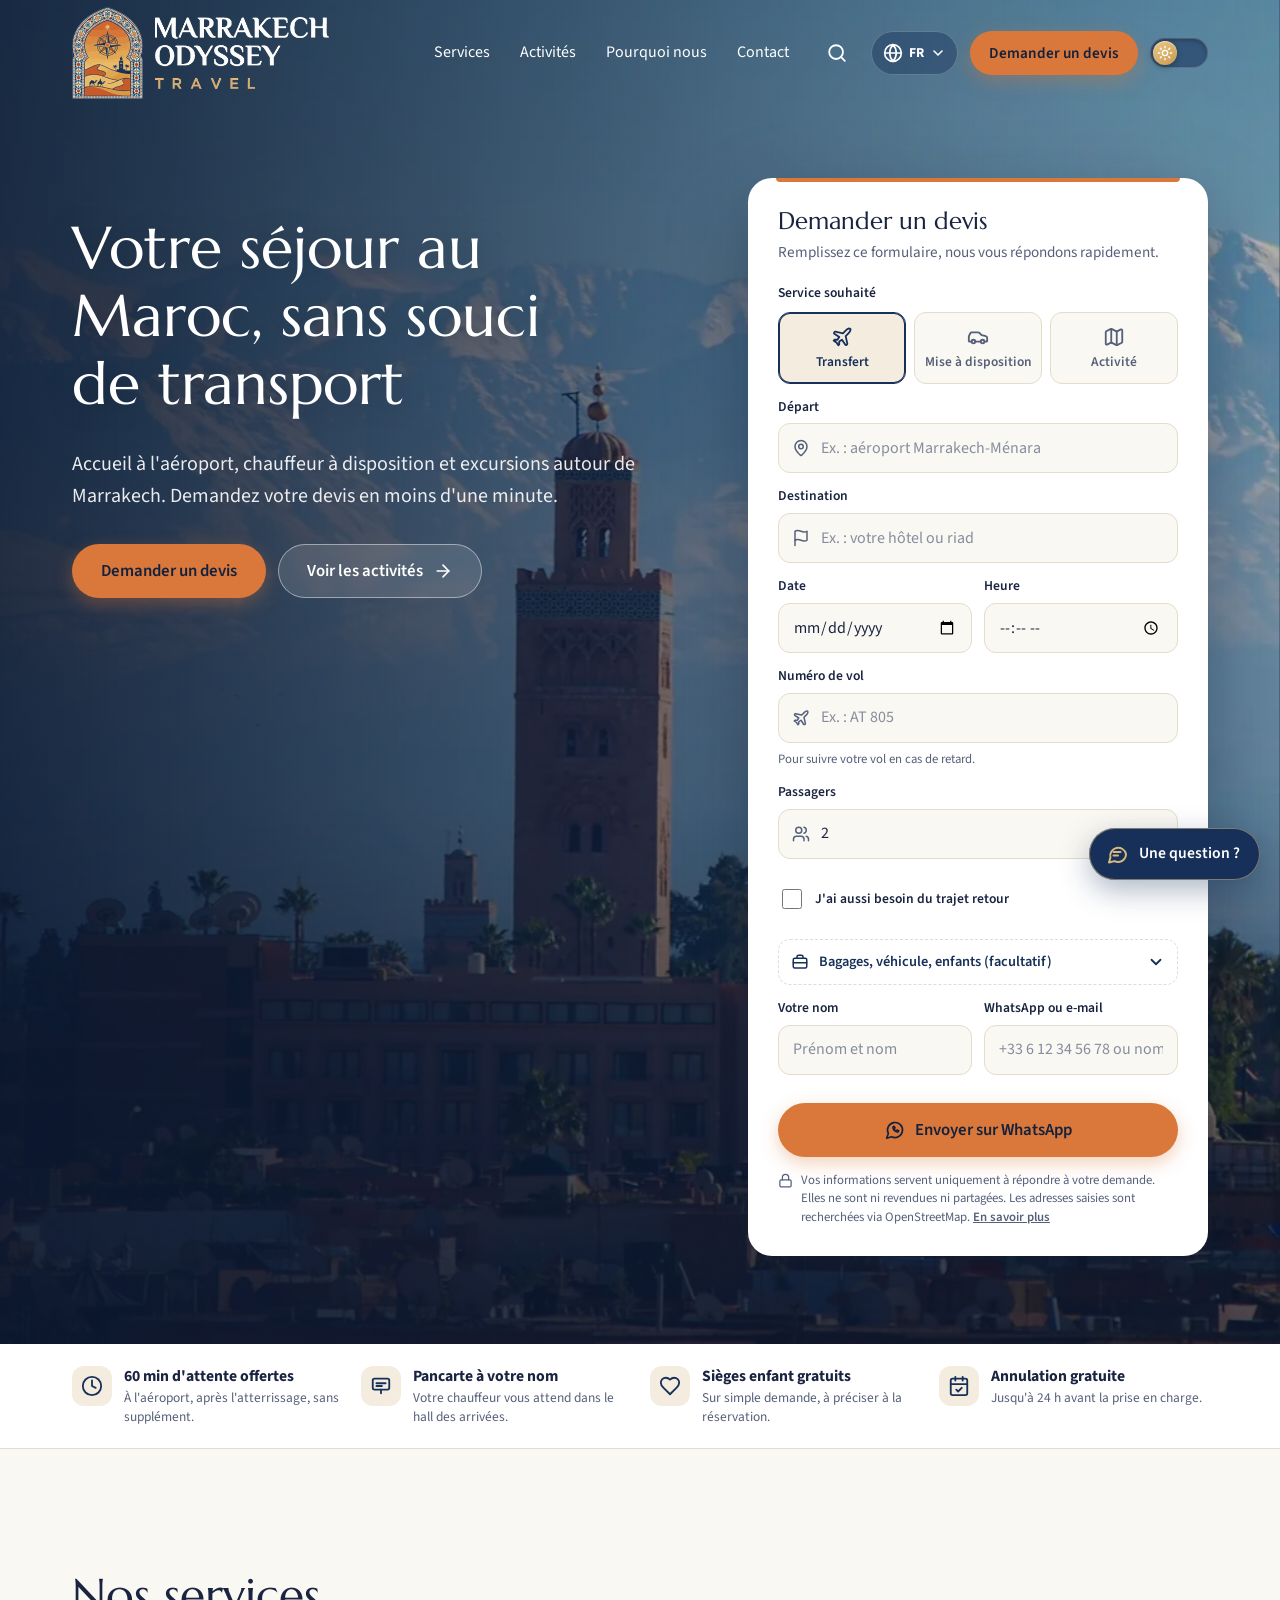
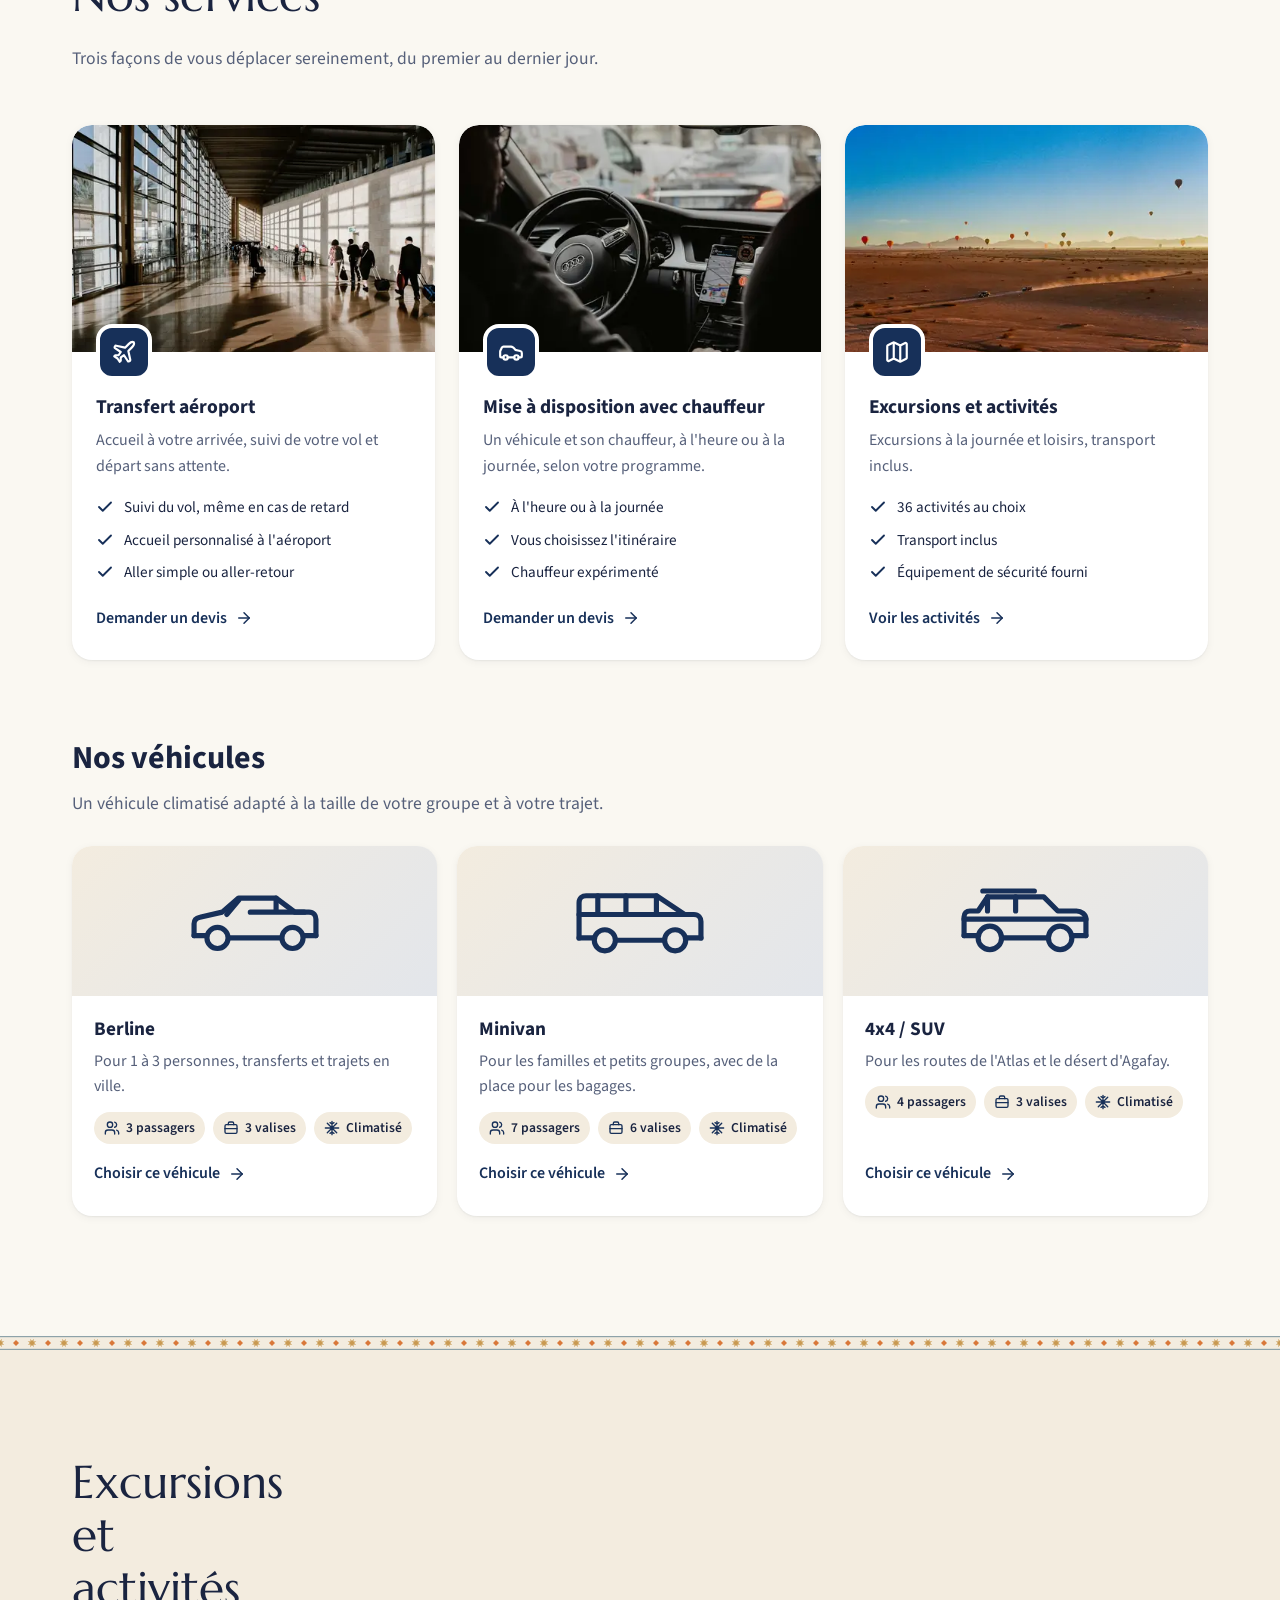
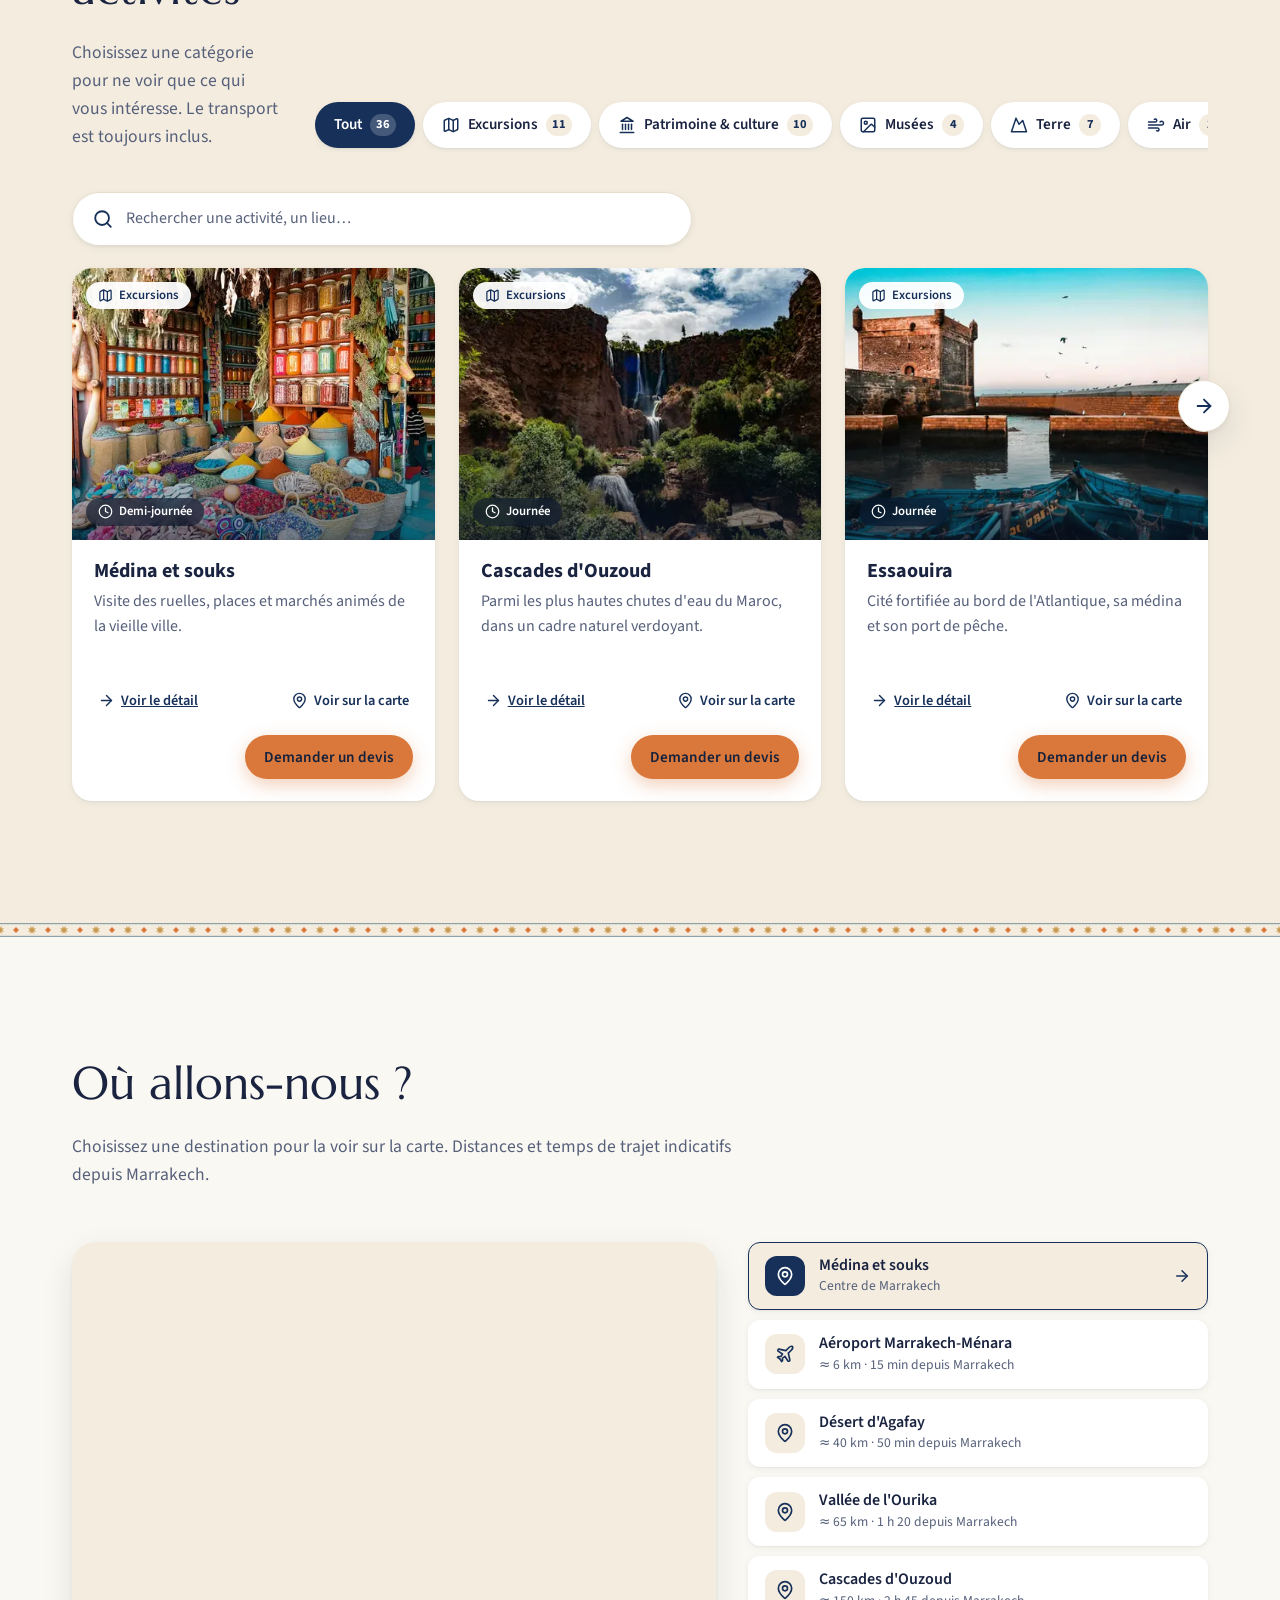
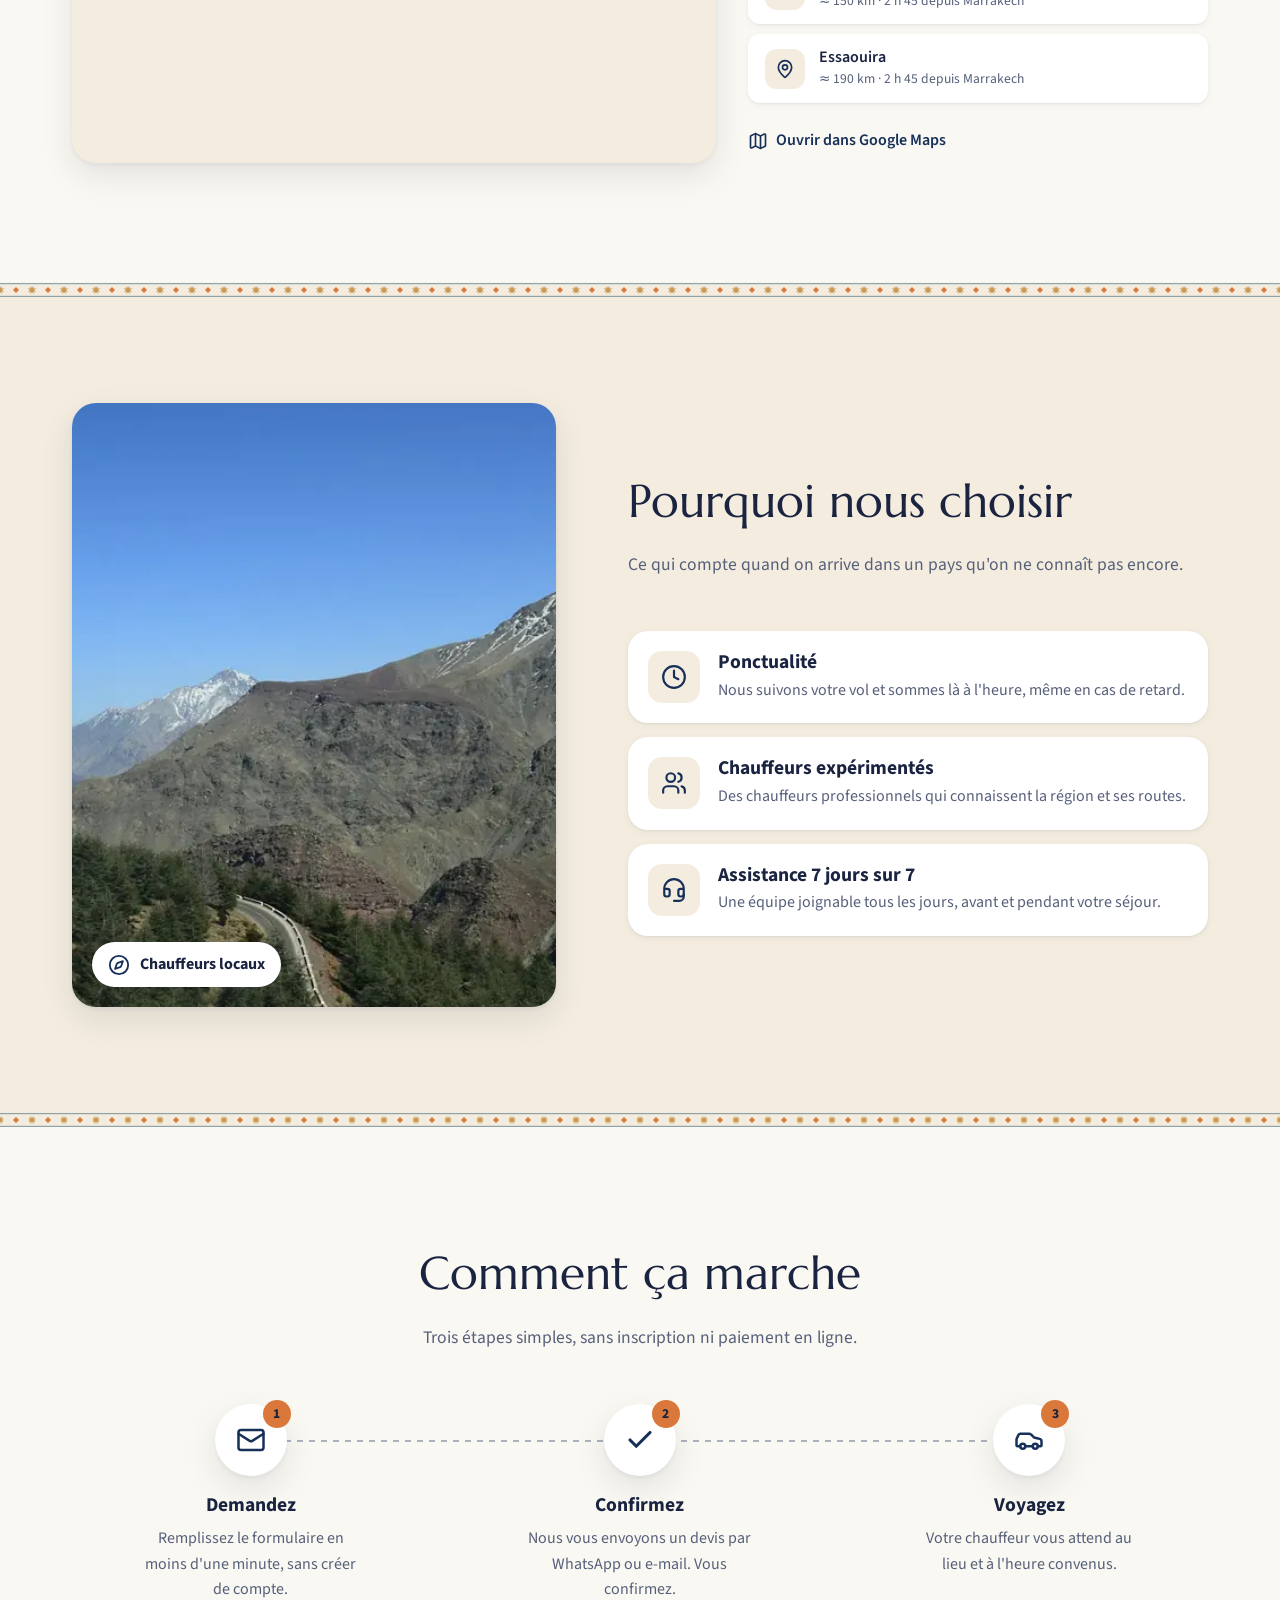
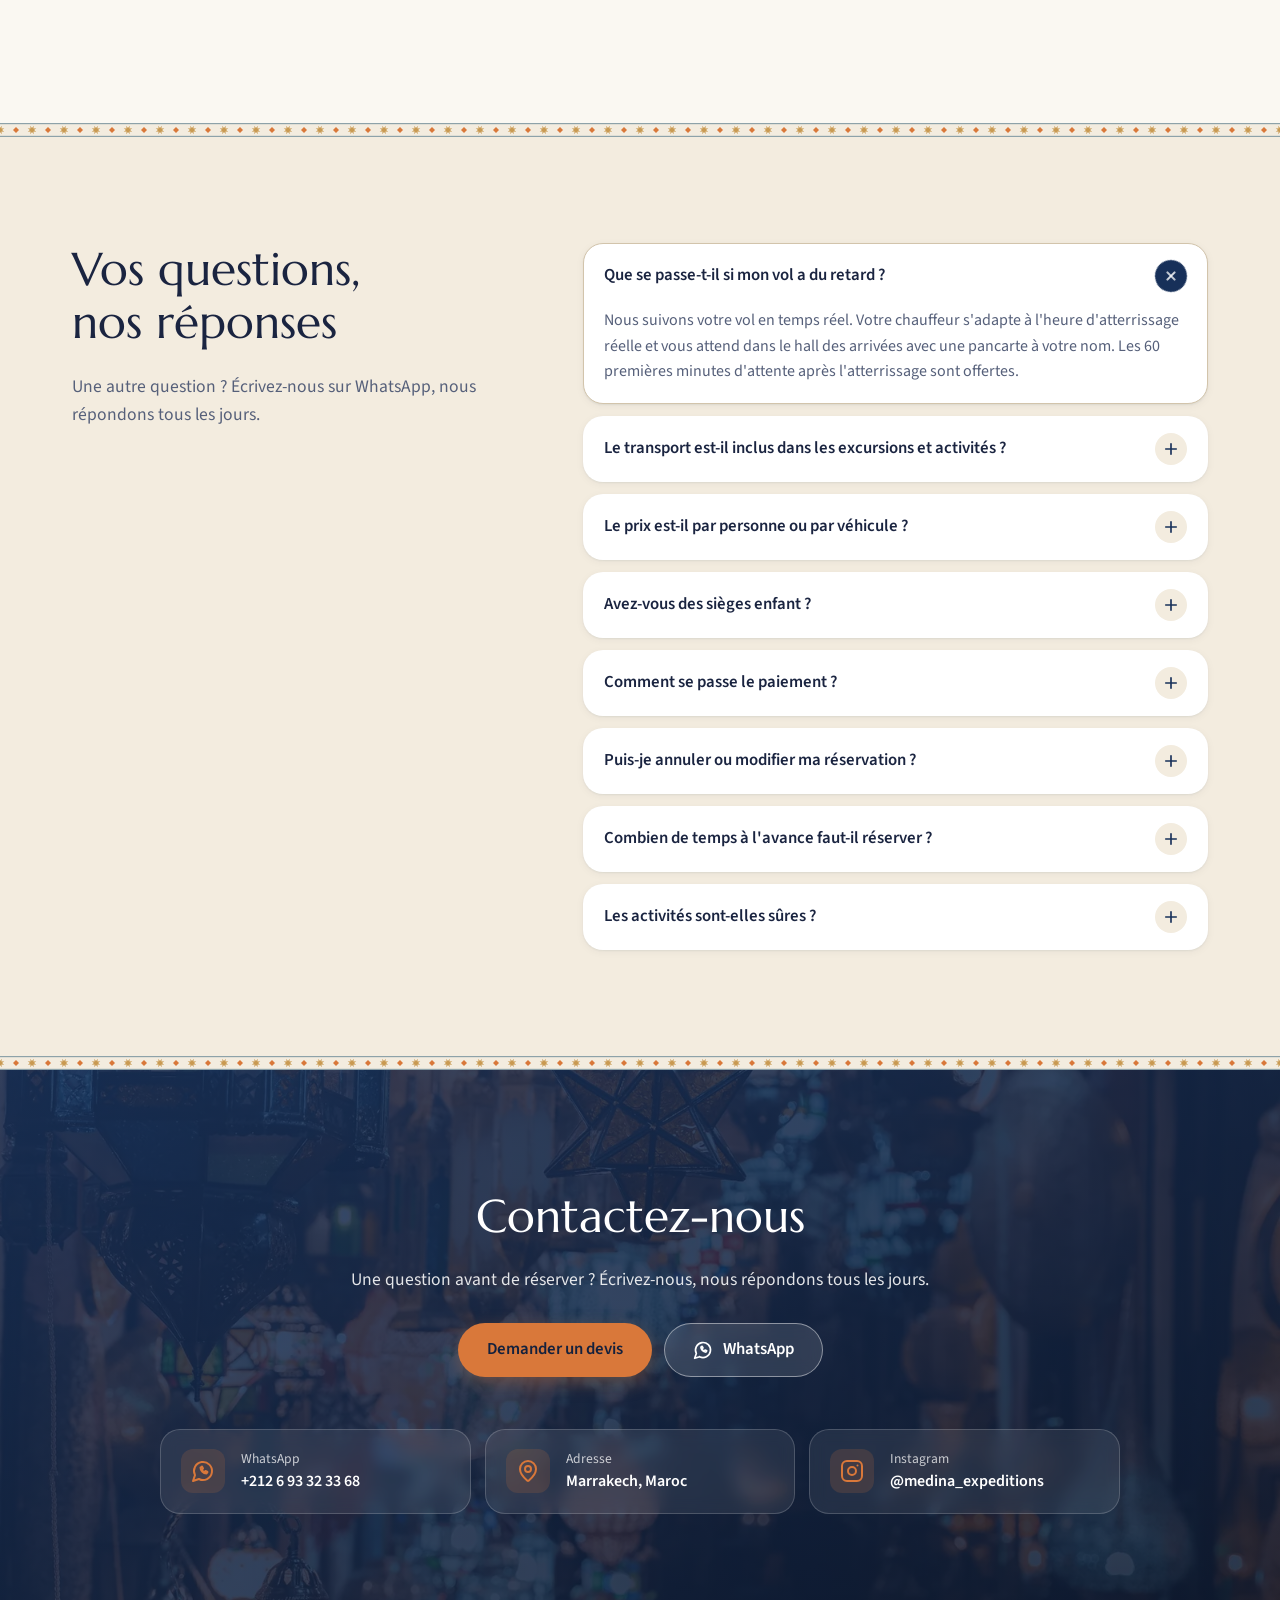
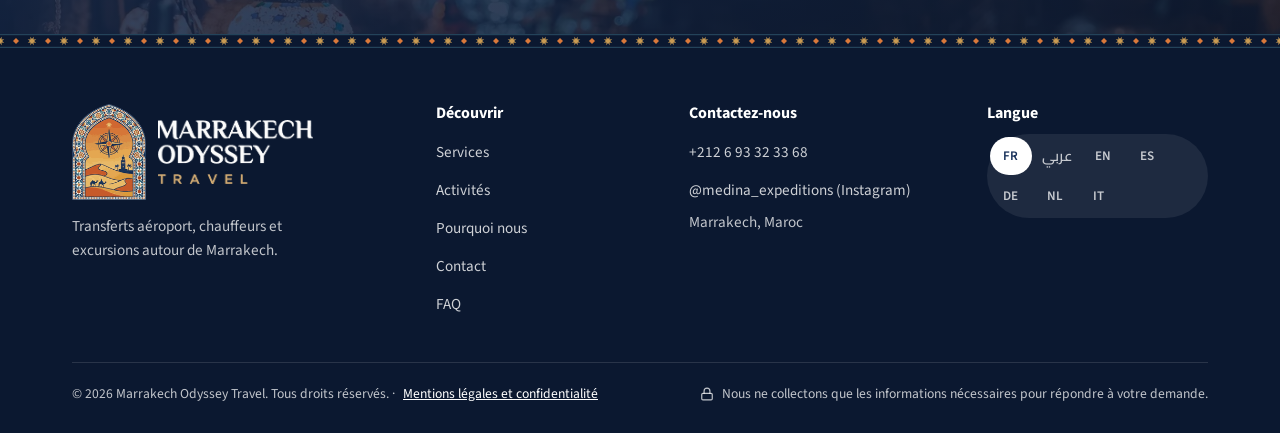
==== commit 093643da: "Site search: magnifier on every page and a search bar above the activities Finds activities, service" ====
--- a/index.html
+++ b/index.html
@@ -76,5 +76,6 @@
   <script src="js/render.js" defer></script>
   <script src="js/app.js" defer></script>
   <script src="js/assistant.js" defer></script>
+  <script src="js/search.js" defer></script>
 </body>
 </html>
--- a/css/styles.css
+++ b/css/styles.css
@@ -1253,6 +1253,9 @@
 }
 [dir="rtl"] .ma-panel { transform-origin: bottom left; }
 .ma-panel.is-open { opacity: 1; transform: none; }
+/* closed: fully out of the way, so it never catches taps or scrolling on the page */
+.ma-panel[hidden] { display: none !important; }
+.ma-panel:not(.is-open) { pointer-events: none; visibility: hidden; }
 @media (max-width: 560px) { .ma-panel { inset-inline: 8px; width: auto; bottom: 8px; height: calc(100dvh - 72px); border-radius: 16px; } }
 .ma-head { display: flex; align-items: center; gap: 12px; padding: 14px 12px 14px 16px; background: #173059; color: #fff; border-bottom: 1px solid rgba(214,184,128,.7); }
 .ma-avatar { display: grid; place-items: center; width: 40px; height: 40px; flex: none; border-radius: 50%; color: #D6B880; box-shadow: inset 0 0 0 1px rgba(214,184,128,.7); }
@@ -1294,3 +1297,44 @@
 .ma-chip-human { color: #1F8A4C; }
 .ma-privacy { margin: 0; padding: 0 16px 10px; font-size: .72rem; color: var(--color-text-muted); }
 @media (prefers-reduced-motion: reduce) { .ma-panel, .ma-launcher, .ma-msg, .ma-chip { transition: none; animation: none; } }
+
+/* ========================= SITE SEARCH ========================= */
+.search-btn { display: grid; place-items: center; width: var(--tap); height: var(--tap); flex: none; border: 0; border-radius: 999px; background: transparent; color: inherit; cursor: pointer; transition: background-color .2s; }
+.search-btn:hover { background: rgba(var(--rgb-primary), .1); }
+.site-header.is-top:not(.menu-open) .search-btn:hover { background: rgba(255,255,255,.14); }
+@media (max-width: 440px) { .search-btn { width: 40px; height: 40px; } }
+.search-bar { display: flex; align-items: center; gap: 12px; width: 100%; max-width: 620px; min-height: 54px; margin: 0 0 22px; padding: 0 20px; border: 0; border-radius: 999px; cursor: text;
+  background: var(--color-surface); color: var(--color-text-muted); font: 500 1rem/1.2 var(--font-body); text-align: start; box-shadow: var(--shadow-sm), inset 0 0 0 1px var(--color-border); transition: box-shadow .2s; }
+.search-bar svg { flex: none; color: var(--color-primary); }
+.search-bar:hover { box-shadow: var(--shadow), inset 0 0 0 1.5px var(--color-primary); }
+.srch[hidden] { display: none !important; }
+.srch { position: fixed; inset: 0; z-index: 200; }
+.srch-backdrop { position: absolute; inset: 0; background: rgba(10,20,38,.55); backdrop-filter: blur(2px); opacity: 0; transition: opacity .2s; }
+.srch.is-open .srch-backdrop { opacity: 1; }
+.srch-panel { position: relative; margin: min(12vh, 110px) auto 0; width: min(680px, calc(100vw - 24px)); max-height: min(78vh, 720px); display: flex; flex-direction: column;
+  border-radius: 18px; overflow: hidden; background: var(--color-surface); color: var(--color-text); box-shadow: 0 30px 80px rgba(10,20,38,.4), 0 0 0 1px rgba(179,145,88,.35);
+  transform: translateY(-8px); opacity: 0; transition: transform .25s var(--ease), opacity .2s; }
+.srch.is-open .srch-panel { transform: none; opacity: 1; }
+@media (max-width: 640px) { .srch-panel { margin: 0; width: 100%; height: 100dvh; max-height: none; border-radius: 0; } }
+.srch-bar { display: flex; align-items: center; gap: 10px; padding: 8px 8px 8px 18px; border-bottom: 1px solid var(--color-border); color: var(--color-primary); }
+[dir="rtl"] .srch-bar { padding: 8px 18px 8px 8px; }
+.srch-input { flex: 1; min-width: 0; height: 52px; border: 0; outline: 0; background: transparent; color: var(--color-text); font: 500 1.08rem/1.2 var(--font-body); }
+.srch-input::-webkit-search-cancel-button { -webkit-appearance: none; }
+.srch-close { display: grid; place-items: center; width: 44px; height: 44px; border: 0; border-radius: 50%; background: transparent; color: var(--color-text-muted); cursor: pointer; }
+.srch-close:hover { background: var(--color-band); color: var(--color-text); }
+.srch-body { overflow-y: auto; padding: 8px 12px 18px; overscroll-behavior: contain; }
+.srch-status { margin: 8px 8px 0; font-size: .88rem; color: var(--color-text-muted); }
+.srch-status:empty { display: none; }
+.srch-head { margin: 14px 8px 6px; font: 700 .74rem/1 var(--font-body); letter-spacing: .12em; text-transform: uppercase; color: var(--color-text-muted); }
+.srch-item { display: flex; align-items: center; gap: 14px; padding: 8px; border-radius: 12px; color: inherit; text-decoration: none; }
+.srch-item:hover, .srch-item:focus-visible { background: var(--color-band); outline: none; }
+.srch-item img, .srch-ph { flex: none; width: 72px; height: 54px; border-radius: 9px; object-fit: cover; background: var(--color-band); }
+.srch-ph { display: grid; place-items: center; color: var(--color-primary); }
+.srch-txt { display: grid; gap: 3px; min-width: 0; }
+.srch-txt strong { font-weight: 700; }
+.srch-txt small { color: var(--color-text-muted); font-size: .84rem; line-height: 1.35; display: -webkit-box; -webkit-line-clamp: 2; -webkit-box-orient: vertical; overflow: hidden; }
+.srch-chips { display: flex; flex-wrap: wrap; gap: 8px; padding: 0 8px; }
+.srch-chip { min-height: 40px; padding: 0 16px; border: 0; border-radius: 999px; cursor: pointer; background: var(--color-band); color: var(--color-primary); font: 600 .9rem/1 var(--font-body); }
+.srch-chip:hover { background: var(--color-primary); color: var(--color-on-primary); }
+.srch-wa { display: inline-flex; align-items: center; min-height: 44px; margin: 12px 8px; padding: 0 18px; border-radius: 999px; background: #1F8A4C; color: #fff; font-weight: 600; text-decoration: none; }
+html.srch-lock, html.srch-lock body { overflow: hidden; }
